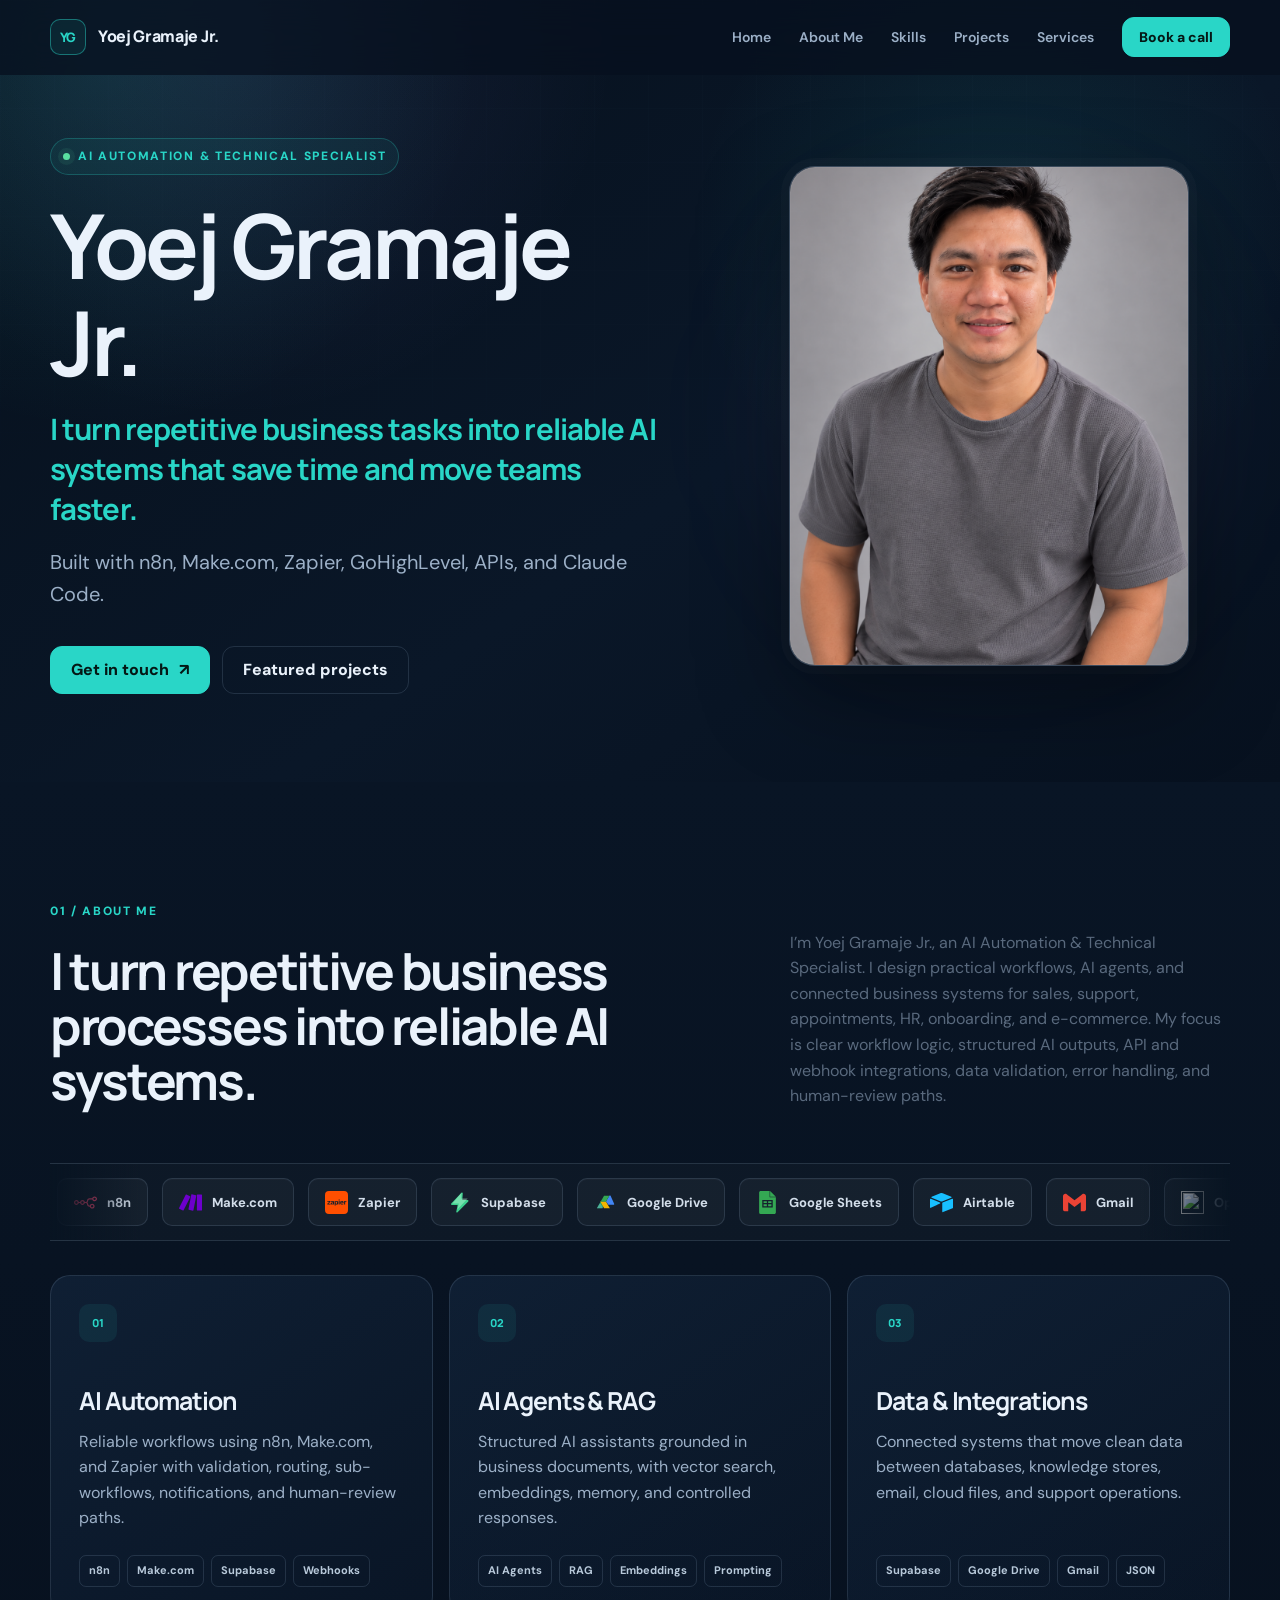
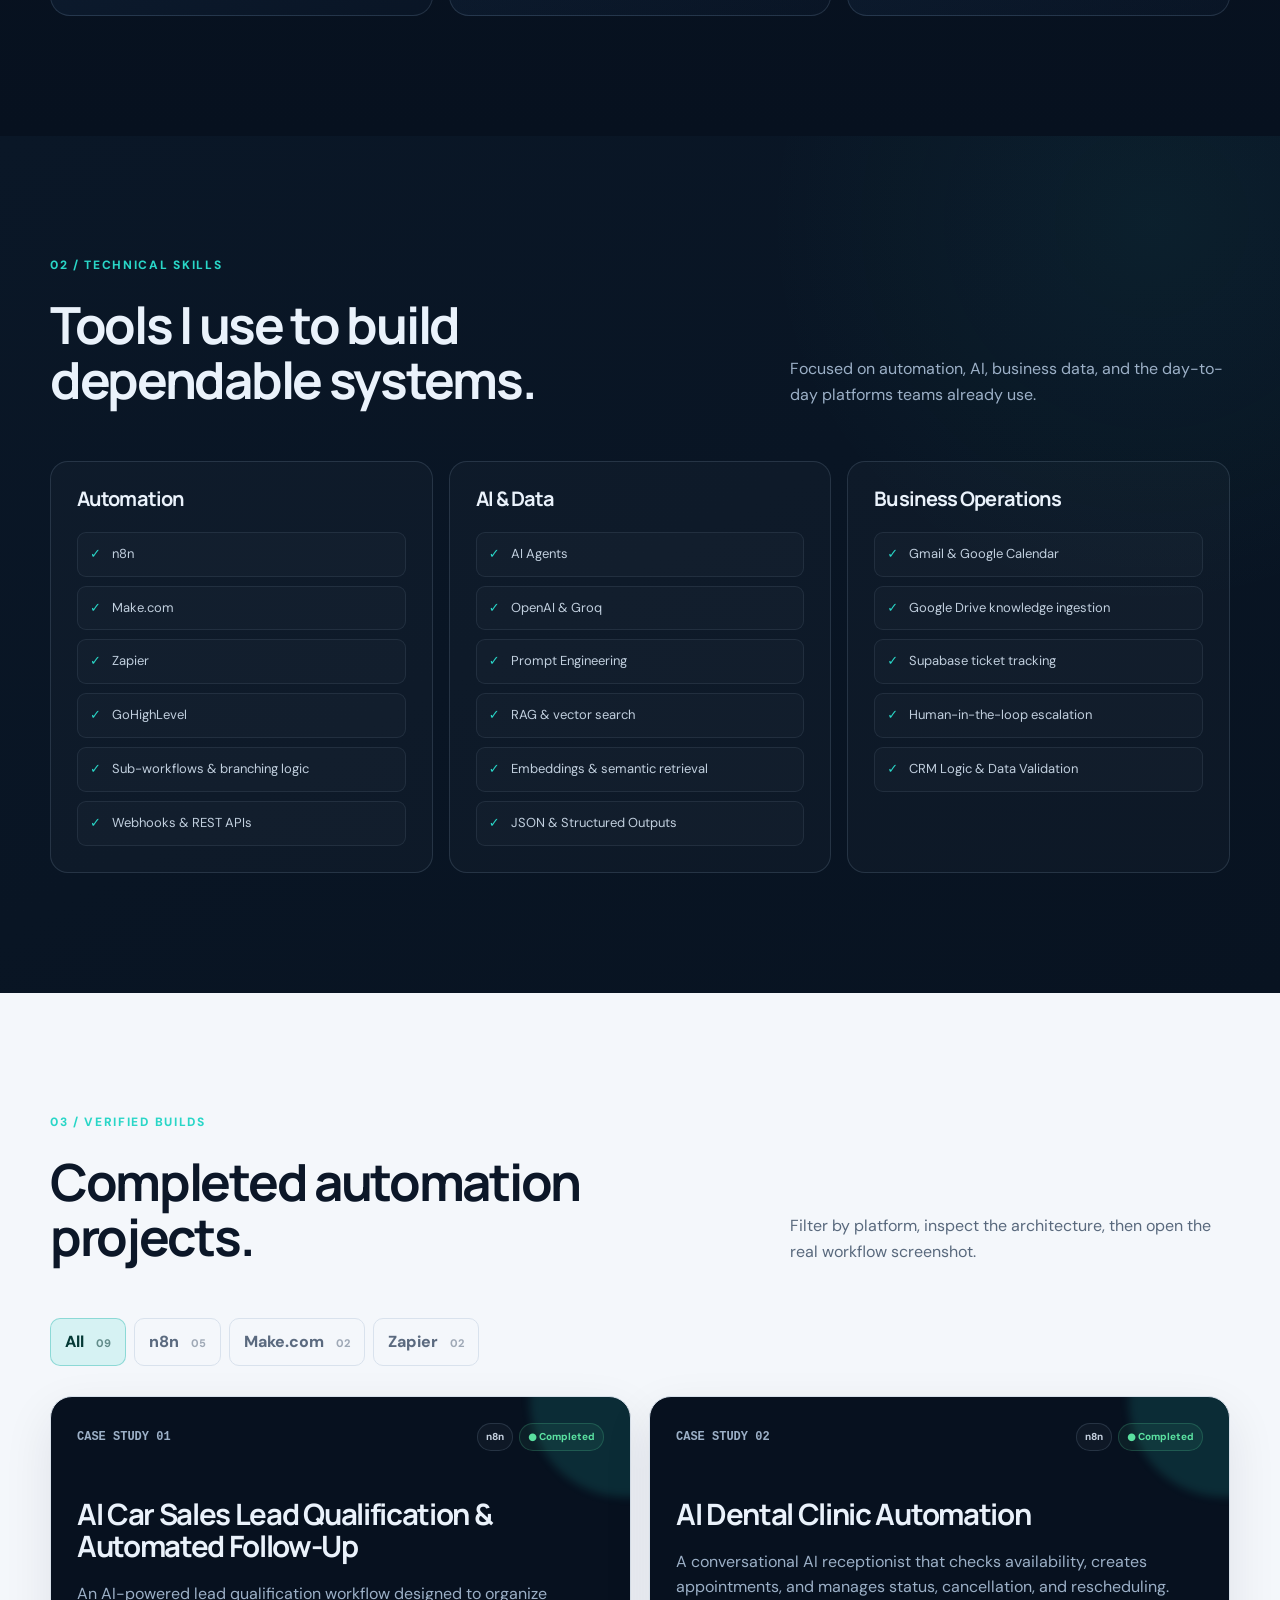
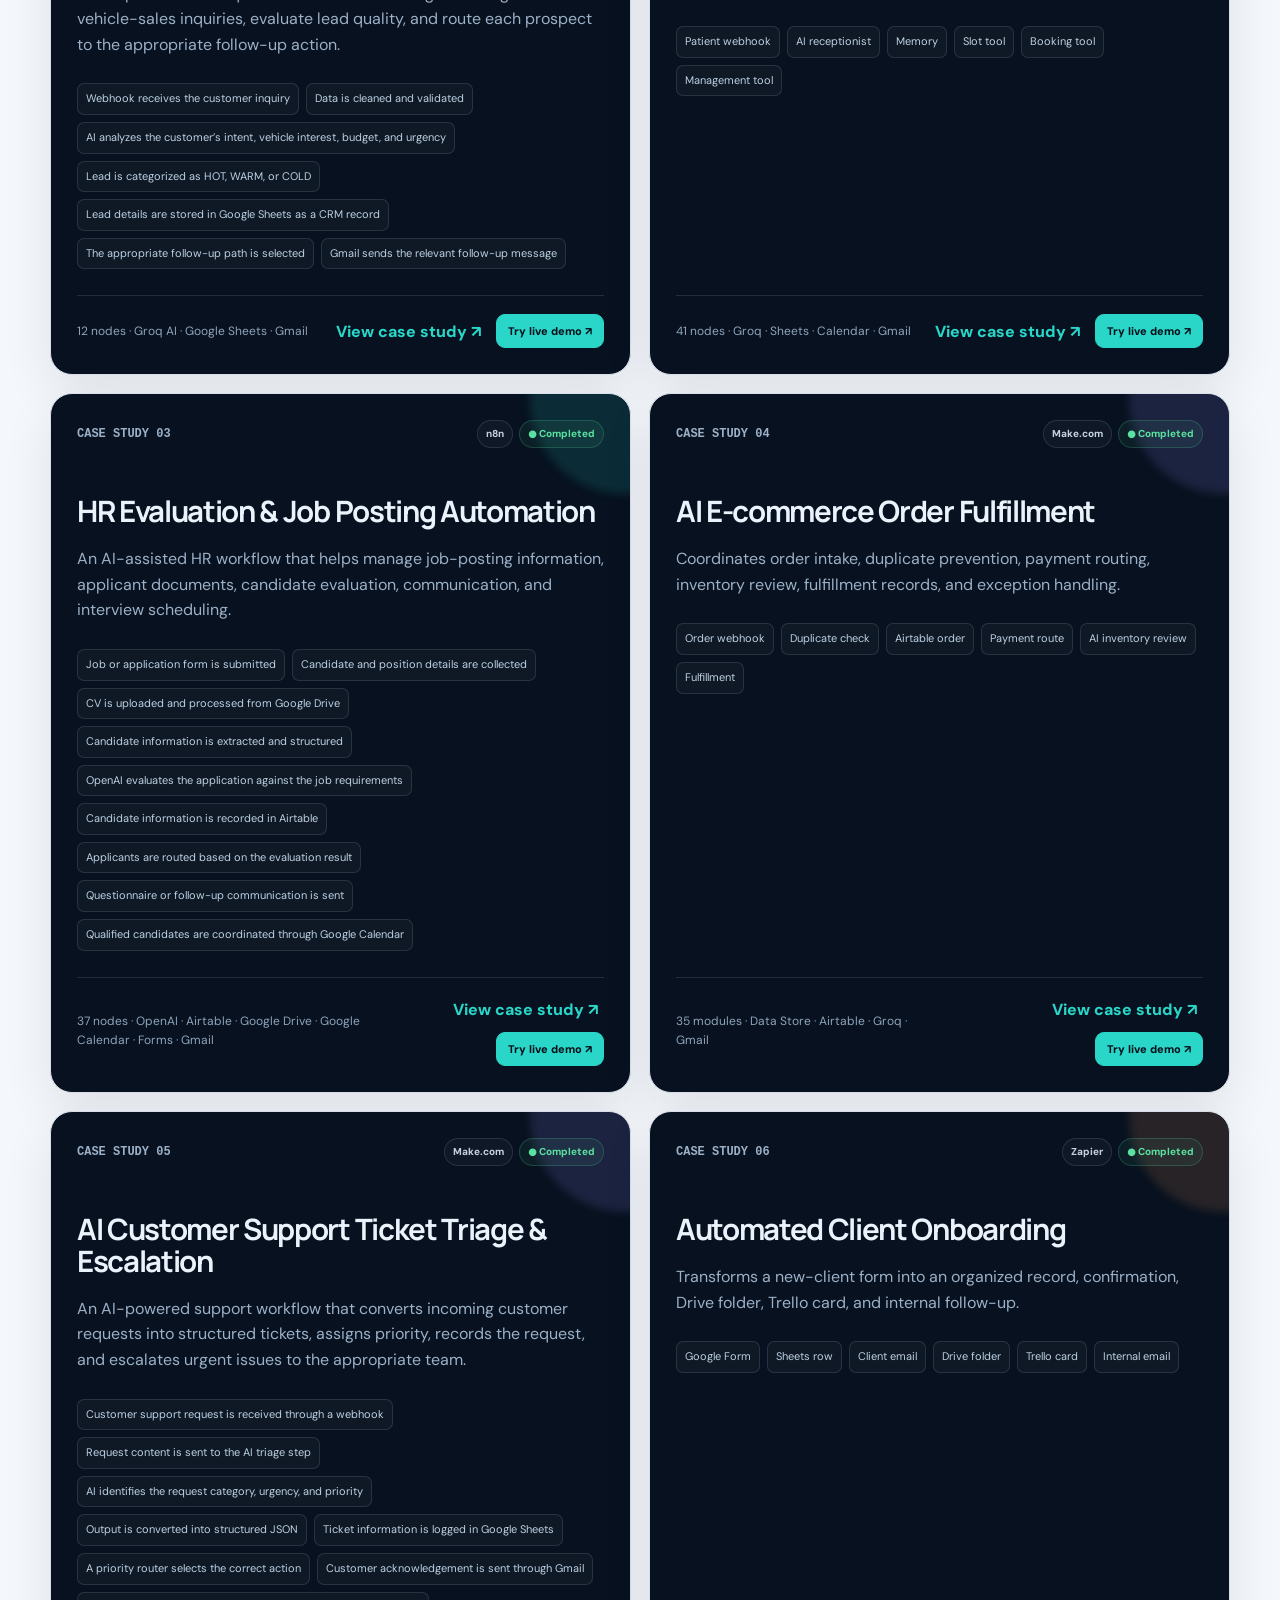
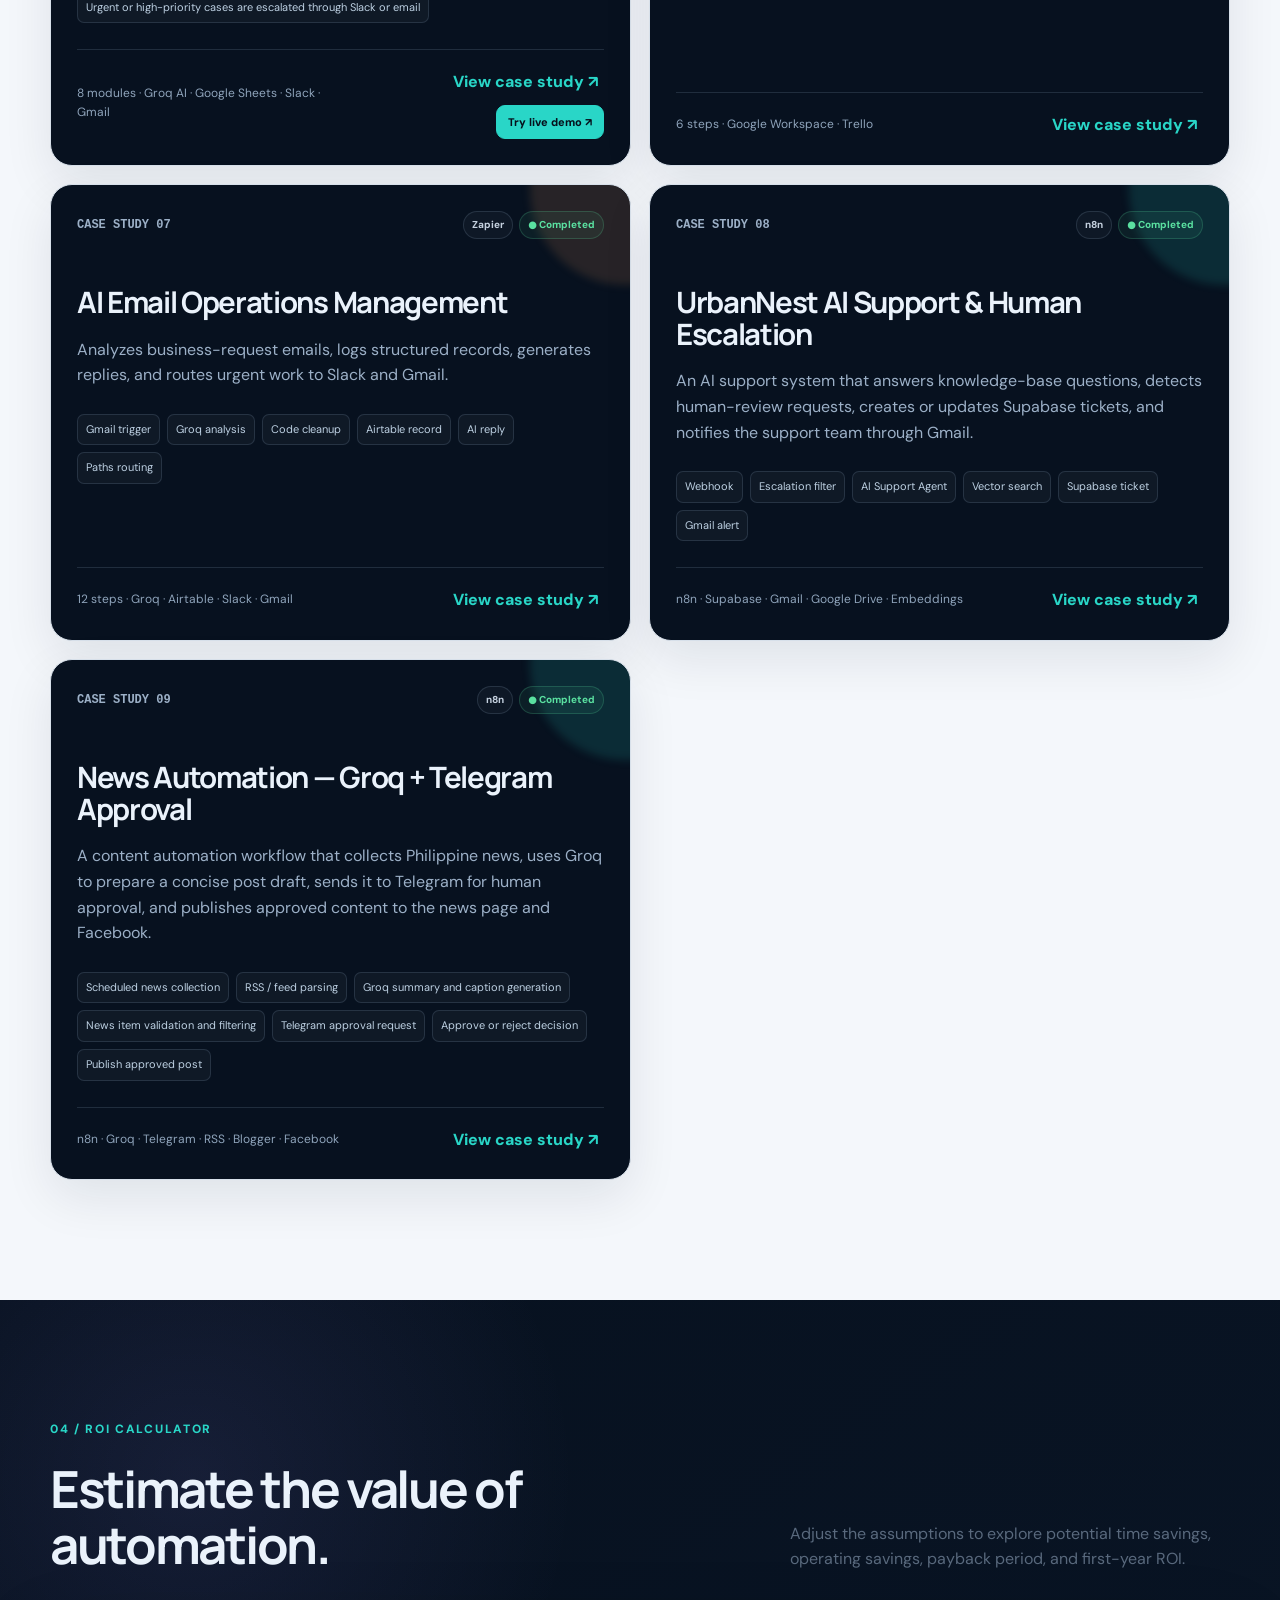
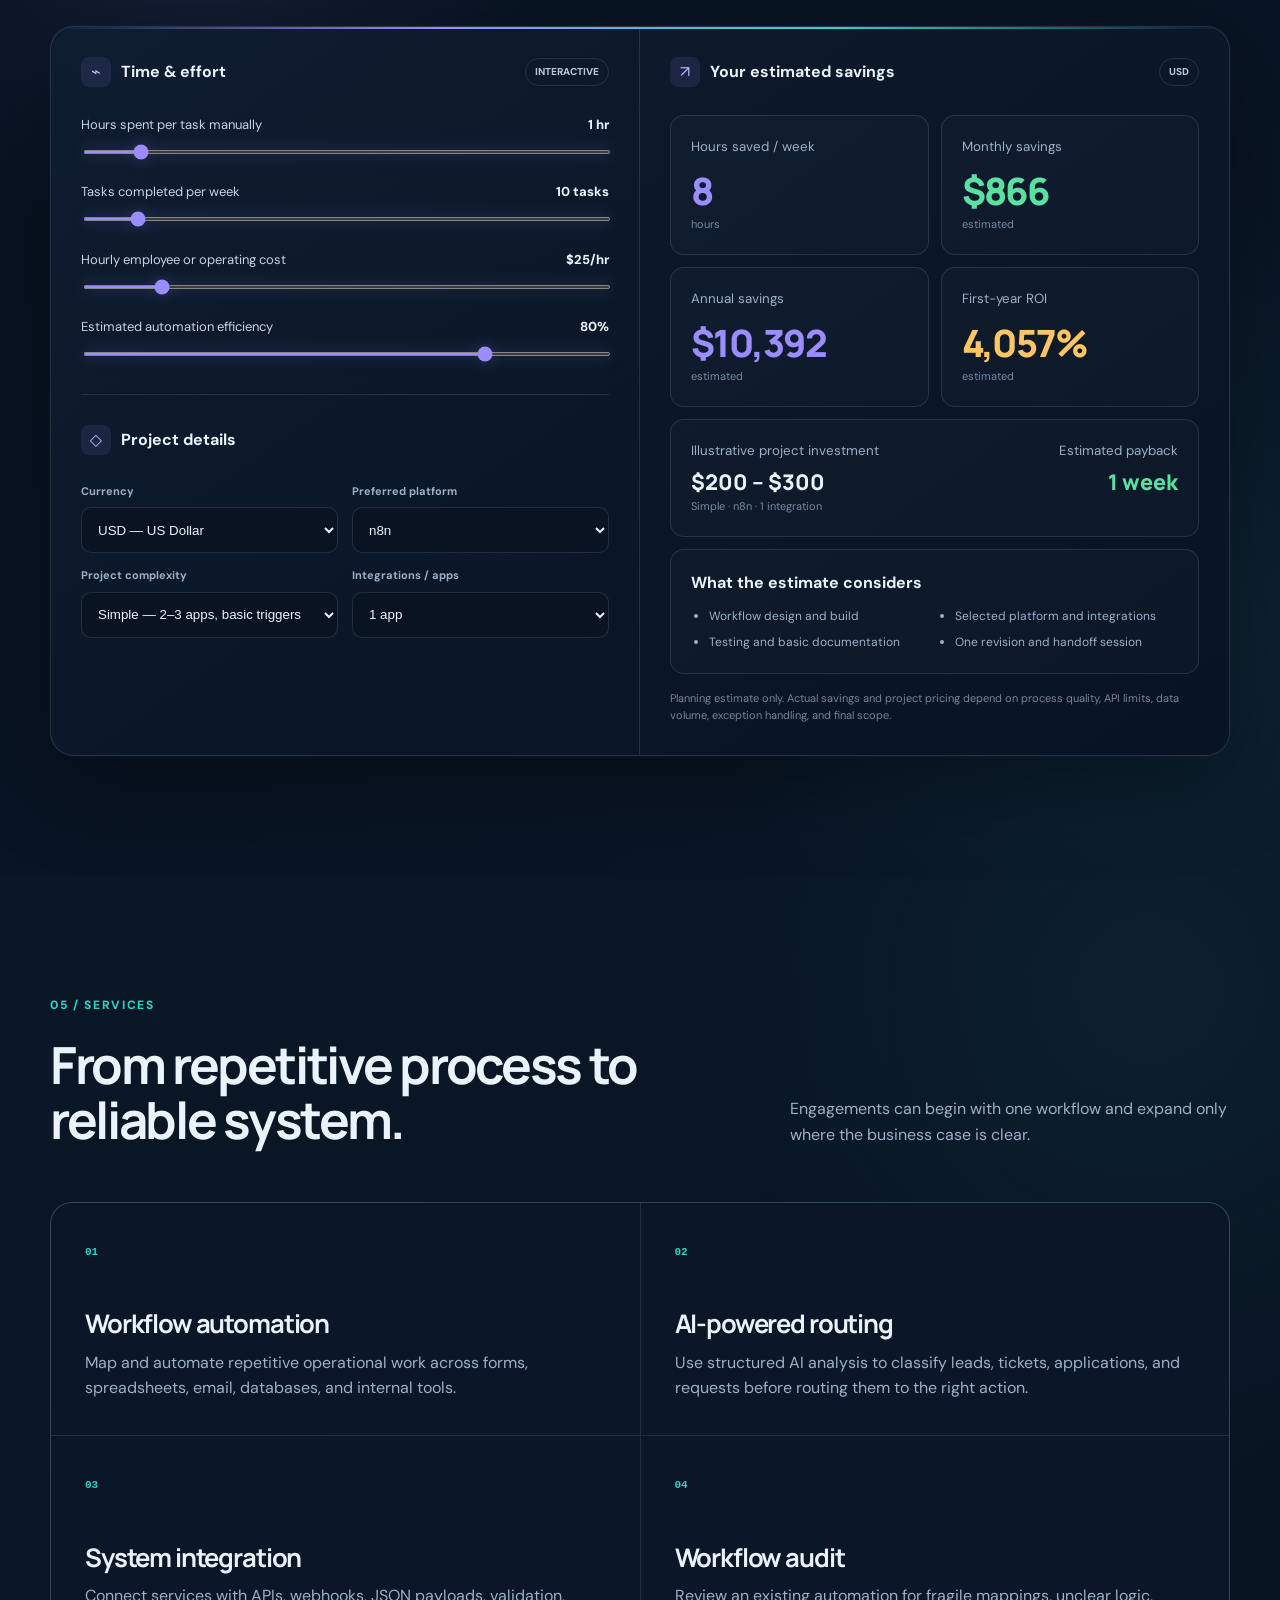
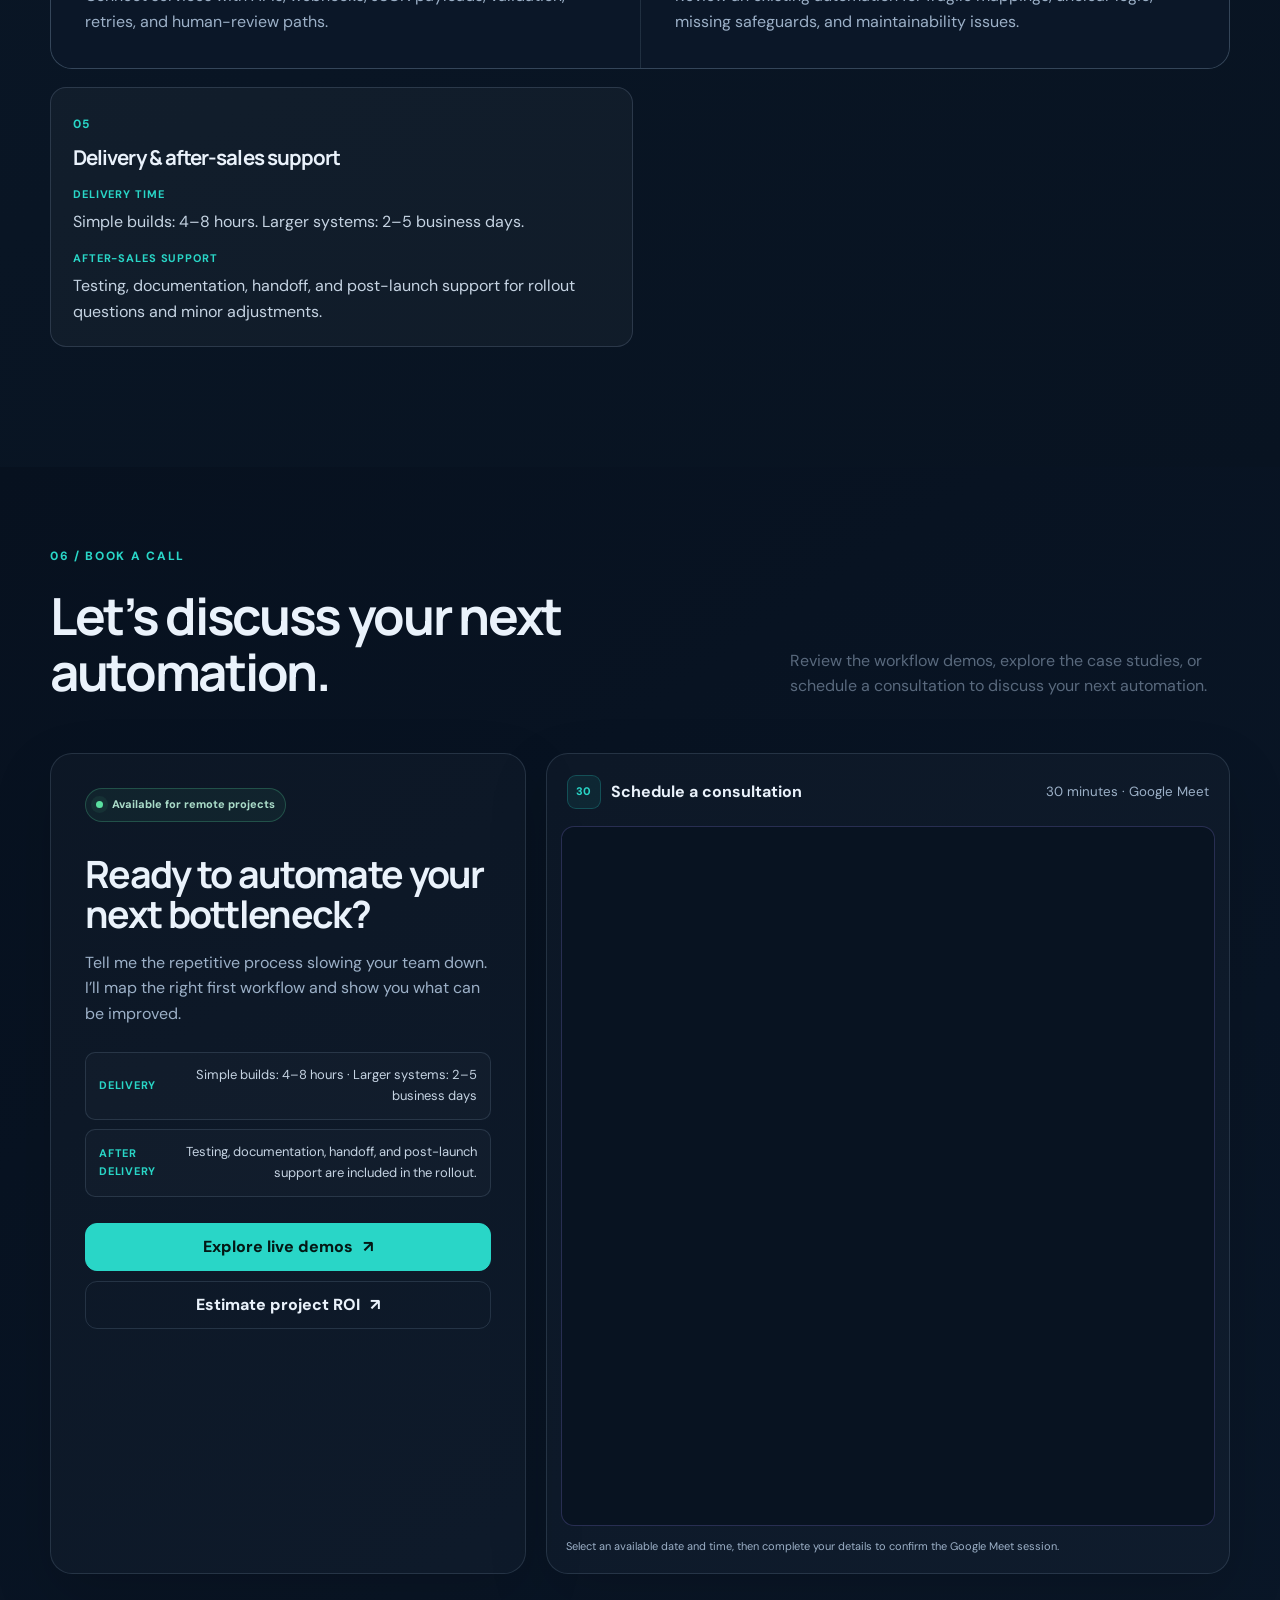
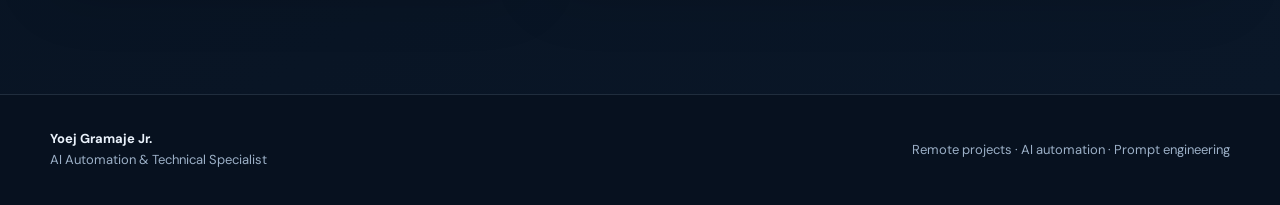
==== index.html @ 21da8340 "Correct News Automation image mapping" ====
<!doctype html>
<html lang="en">
  <head>
    <meta charset="UTF-8" />
    <meta name="viewport" content="width=device-width, initial-scale=1.0" />
    <meta name="description" content="AI automation portfolio of Yoej Gramaje Jr.—verified n8n, Make.com, and Zapier systems." />
    <meta name="theme-color" content="#07111f" />
    <meta property="og:title" content="Yoej Gramaje Jr. — AI Automation Portfolio" />
    <meta property="og:description" content="Practical AI-powered automations built with n8n, Make.com, and Zapier." />
    <meta property="og:type" content="website" />
    <title>Yoej Gramaje Jr. | AI Automation Portfolio</title>
    <link rel="preconnect" href="https://fonts.googleapis.com" />
    <link rel="preconnect" href="https://fonts.gstatic.com" crossorigin />
    <link href="https://fonts.googleapis.com/css2?family=DM+Sans:wght@400;500;600;700&family=Manrope:wght@500;600;700;800&display=swap" rel="stylesheet" />
    <link rel="stylesheet" href="styles.css?v=14" />
    <script src="script.js?v=17" defer></script>
  </head>
  <body>
    <a class="skip-link" href="#main">Skip to content</a>
    <header class="site-header">
      <nav class="nav shell" aria-label="Primary navigation">
        <a class="brand" href="#top" aria-label="Yoej Gramaje Jr. home">
          <span class="brand-mark">YG</span>
          <span>Yoej Gramaje Jr.</span>
        </a>
        <button class="menu-button" type="button" aria-expanded="false" aria-controls="nav-links" aria-label="Open navigation">
          <span></span><span></span><span></span>
        </button>
        <div class="nav-links" id="nav-links">
          <a href="#top">Home</a>
          <a href="#about">About Me</a>
          <a href="#skills">Skills</a>
                    <a href="#projects">Projects</a>
          <a href="#services">Services</a>
          <a class="button button-small" href="#contact">Book a call</a>
        </div>
      </nav>
    </header>

    <main id="main">
      <section class="hero" id="top">
        <div class="shell hero-grid">
          <div class="hero-copy reveal">
            <p class="eyebrow"><span class="status-dot"></span>AI Automation &amp; Technical Specialist</p>
            <h1>Yoej Gramaje Jr.</h1>
                  <p class="hero-role">I turn repetitive business tasks into reliable AI systems that save time and move teams faster.</p>
                        <p class="hero-lead">Built with n8n, Make.com, Zapier, GoHighLevel, APIs, and Claude Code.</p>
            <div class="hero-actions">
              <a class="button" href="#contact">Get in touch <span aria-hidden="true">↗</span></a>
              <a class="button button-ghost" href="#projects">Featured projects</a>
            </div>
          </div>

          <div class="hero-visual reveal" aria-label="Portrait of Yoej Gramaje Jr.">
            <div class="visual-glow"></div>
            <div class="portrait-card">
              <img class="profile-photo" src="ChatGPT Image Sep 16, 2026, 11_50_23 PM.png" alt="Yoej Gramaje Jr., AI Automation and Technical Specialist" />
            </div>
          </div>
        </div>
      </section>

      <section class="section expertise-section" id="about">
        <div class="shell">
          <div class="section-heading expertise-heading">
            <div><p class="section-kicker">01 / About Me</p><h2>I turn repetitive business processes into reliable AI systems.</h2></div>
            <p>I’m Yoej Gramaje Jr., an AI Automation &amp; Technical Specialist. I design practical workflows, AI agents, and connected business systems for sales, support, appointments, HR, onboarding, and e-commerce. My focus is clear workflow logic, structured AI outputs, API and webhook integrations, data validation, error handling, and human-review paths.</p>
          </div>
          <div class="expertise-ticker" aria-label="Tools and expertise">
            <div class="ticker-track">
              <div class="ticker-group">
                <span><img src="assets/brands/n8n.svg" alt="" /><strong>n8n</strong></span>
                <span><img src="assets/brands/make.svg" alt="" /><strong>Make.com</strong></span>
                <span><img src="assets/brands/zapier.svg" alt="" /><strong>Zapier</strong></span>
                <span><img src="assets/brands/supabase.svg" alt="" /><strong>Supabase</strong></span>
                <span><img src="assets/brands/googledrive.svg" alt="" /><strong>Google Drive</strong></span>
                <span><img src="assets/brands/googlesheets.svg" alt="" /><strong>Google Sheets</strong></span>
                <span><img src="assets/brands/airtable.svg" alt="" /><strong>Airtable</strong></span>
                <span><img src="assets/brands/gmail.svg" alt="" /><strong>Gmail</strong></span>
                <span><img src="assets/brands/openai.svg" alt="" /><strong>OpenAI</strong></span>
                <span><img src="assets/brands/googlecalendar.svg" alt="" /><strong>Google Calendar</strong></span>
                <span><img src="assets/brands/trello.svg" alt="" /><strong>Trello</strong></span>
              </div>
              <div class="ticker-group" aria-hidden="true">
                <span><img src="assets/brands/n8n.svg" alt="" /><strong>n8n</strong></span>
                <span><img src="assets/brands/make.svg" alt="" /><strong>Make.com</strong></span>
                <span><img src="assets/brands/zapier.svg" alt="" /><strong>Zapier</strong></span>
                <span><img src="assets/brands/supabase.svg" alt="" /><strong>Supabase</strong></span>
                <span><img src="assets/brands/googledrive.svg" alt="" /><strong>Google Drive</strong></span>
                <span><img src="assets/brands/googlesheets.svg" alt="" /><strong>Google Sheets</strong></span>
                <span><img src="assets/brands/airtable.svg" alt="" /><strong>Airtable</strong></span>
                <span><img src="assets/brands/gmail.svg" alt="" /><strong>Gmail</strong></span>
                <span><img src="assets/brands/openai.svg" alt="" /><strong>OpenAI</strong></span>
                <span><img src="assets/brands/googlecalendar.svg" alt="" /><strong>Google Calendar</strong></span>
                <span><img src="assets/brands/trello.svg" alt="" /><strong>Trello</strong></span>
              </div>
            </div>
          </div>
          <div class="expertise-grid">
            <article class="expertise-card reveal"><span>01</span><h3>AI Automation</h3><p>Reliable workflows using n8n, Make.com, and Zapier with validation, routing, sub-workflows, notifications, and human-review paths.</p><div><b>n8n</b><b>Make.com</b><b>Supabase</b><b>Webhooks</b></div></article>
            <article class="expertise-card reveal"><span>02</span><h3>AI Agents &amp; RAG</h3><p>Structured AI assistants grounded in business documents, with vector search, embeddings, memory, and controlled responses.</p><div><b>AI Agents</b><b>RAG</b><b>Embeddings</b><b>Prompting</b></div></article>
            <article class="expertise-card reveal"><span>03</span><h3>Data &amp; Integrations</h3><p>Connected systems that move clean data between databases, knowledge stores, email, cloud files, and support operations.</p><div><b>Supabase</b><b>Google Drive</b><b>Gmail</b><b>JSON</b></div></article>
          </div>
        </div>
      </section>

      <section class="section section-dark" id="skills">
        <div class="shell">
          <div class="section-heading">
            <div><p class="section-kicker">02 / Technical Skills</p><h2>Tools I use to build dependable systems.</h2></div>
            <p>Focused on automation, AI, business data, and the day-to-day platforms teams already use.</p>
          </div>
          <div class="technical-grid">
            <article class="technical-card reveal"><h3>Automation</h3><ul><li>n8n</li><li>Make.com</li><li>Zapier</li><li>GoHighLevel</li><li>Sub-workflows &amp; branching logic</li><li>Webhooks &amp; REST APIs</li></ul></article>
            <article class="technical-card reveal"><h3>AI &amp; Data</h3><ul><li>AI Agents</li><li>OpenAI &amp; Groq</li><li>Prompt Engineering</li><li>RAG &amp; vector search</li><li>Embeddings &amp; semantic retrieval</li><li>JSON &amp; Structured Outputs</li></ul></article>
            <article class="technical-card reveal"><h3>Business Operations</h3><ul><li>Gmail &amp; Google Calendar</li><li>Google Drive knowledge ingestion</li><li>Supabase ticket tracking</li><li>Human-in-the-loop escalation</li><li>CRM Logic &amp; Data Validation</li></ul></article>
          </div>
        </div>
      </section>

      <section class="section" id="projects">
        <div class="shell">
          <div class="section-heading project-heading">
            <div><p class="section-kicker">03 / Verified builds</p><h2>Completed automation projects.</h2></div>
            <p>Filter by platform, inspect the architecture, then open the real workflow screenshot.</p>
          </div>
          <div class="filter-bar" role="group" aria-label="Filter projects by platform">
            <button class="filter-button active" type="button" data-filter="all" aria-pressed="true">All <span>09</span></button>
            <button class="filter-button" type="button" data-filter="n8n" aria-pressed="false">n8n <span>05</span></button>
            <button class="filter-button" type="button" data-filter="make" aria-pressed="false">Make.com <span>02</span></button>
            <button class="filter-button" type="button" data-filter="zapier" aria-pressed="false">Zapier <span>02</span></button>
          </div>
          <div class="projects-grid" id="projects-grid"></div>
        </div>
      </section>

      <section class="section roi-section" id="calculator">
        <div class="shell">
          <div class="section-heading">
            <div><p class="section-kicker">04 / ROI Calculator</p><h2>Estimate the value of automation.</h2></div>
            <p>Adjust the assumptions to explore potential time savings, operating savings, payback period, and first-year ROI.</p>
          </div>

          <div class="roi-app reveal">
            <div class="roi-controls">
              <div class="roi-panel-head"><div><span class="roi-icon">⌁</span><strong>Time &amp; effort</strong></div><span class="estimate-pill">Interactive</span></div>
              <label class="range-field" for="hours-per-task"><span>Hours spent per task manually</span><output id="hours-output">1 hr</output></label>
              <input id="hours-per-task" type="range" min="0.25" max="8" step="0.25" value="1" />
              <label class="range-field" for="tasks-per-week"><span>Tasks completed per week</span><output id="tasks-output">10 tasks</output></label>
              <input id="tasks-per-week" type="range" min="1" max="100" step="1" value="10" />
              <label class="range-field" for="hourly-cost"><span>Hourly employee or operating cost</span><output id="cost-output">$25/hr</output></label>
              <input id="hourly-cost" type="range" min="5" max="150" step="5" value="25" />
              <label class="range-field" for="efficiency"><span>Estimated automation efficiency</span><output id="efficiency-output">80%</output></label>
              <input id="efficiency" type="range" min="30" max="95" step="5" value="80" />
              <div class="roi-divider"></div>
              <div class="roi-panel-head"><div><span class="roi-icon">◇</span><strong>Project details</strong></div></div>
              <div class="select-grid">
                <label>Currency<select id="currency"><option value="USD">USD — US Dollar</option><option value="PHP">PHP — Philippine Peso</option></select></label>
                <label>Preferred platform<select id="roi-platform"><option>n8n</option><option>Make.com</option><option>Zapier</option><option>GoHighLevel</option></select></label>
                <label>Project complexity<select id="complexity"><option value="simple" selected>Simple — 2–3 apps, basic triggers</option><option value="medium">Medium — multi-step with conditions</option><option value="complex">Complex — advanced logic, APIs</option><option value="enterprise">Enterprise — multi-system integration</option></select></label>
                <label>Integrations / apps<select id="integrations"><option value="1" selected>1 app</option><option value="2">2 apps</option><option value="3">3 apps</option><option value="4">4 apps</option><option value="5">5 apps</option><option value="6">6 apps</option><option value="7">7 apps</option><option value="8">8 apps</option><option value="9">9 apps</option><option value="10">10 apps</option><option value="11">11 apps</option><option value="12">12 apps</option></select></label>
              </div>
            </div>

            <div class="roi-results" aria-live="polite">
              <div class="roi-panel-head"><div><span class="roi-icon">↗</span><strong>Your estimated savings</strong></div><span id="currency-pill" class="estimate-pill">USD</span></div>
              <div class="result-grid">
                <article><small>Hours saved / week</small><strong id="weekly-hours">8</strong><span>hours</span></article>
                <article class="result-green"><small>Monthly savings</small><strong id="monthly-savings">$866</strong><span>estimated</span></article>
                <article><small>Annual savings</small><strong id="annual-savings">$10,392</strong><span>estimated</span></article>
                <article class="result-amber"><small>First-year ROI</small><strong id="roi-value">1,087%</strong><span>estimated</span></article>
              </div>
              <div class="investment-card">
                <div><small>Illustrative project investment</small><strong id="investment-range">$200 – $300</strong><span id="estimate-label">Simple · n8n · 1 integration</span></div>
                <div class="payback"><small>Estimated payback</small><strong id="payback-period">1.1 months</strong></div>
              </div>
              <div class="included-card">
                <strong>What the estimate considers</strong>
                <ul><li>Workflow design and build</li><li>Selected platform and integrations</li><li>Testing and basic documentation</li><li>One revision and handoff session</li></ul>
              </div>
              <p class="roi-disclaimer">Planning estimate only. Actual savings and project pricing depend on process quality, API limits, data volume, exception handling, and final scope.</p>
            </div>
          </div>
        </div>
      </section>

      <section class="section section-dark" id="services">
        <div class="shell">
          <div class="section-heading">
            <div><p class="section-kicker">05 / Services</p><h2>From repetitive process to reliable system.</h2></div>
            <p>Engagements can begin with one workflow and expand only where the business case is clear.</p>
          </div>
          <div class="services-grid">
            <article><span>01</span><h3>Workflow automation</h3><p>Map and automate repetitive operational work across forms, spreadsheets, email, databases, and internal tools.</p></article>
            <article><span>02</span><h3>AI-powered routing</h3><p>Use structured AI analysis to classify leads, tickets, applications, and requests before routing them to the right action.</p></article>
            <article><span>03</span><h3>System integration</h3><p>Connect services with APIs, webhooks, JSON payloads, validation, retries, and human-review paths.</p></article>
            <article><span>04</span><h3>Workflow audit</h3><p>Review an existing automation for fragile mappings, unclear logic, missing safeguards, and maintainability issues.</p></article>
                    </div>
          <div class="delivery-support-grid">
            <article class="delivery-support-card"><span class="service-number">05</span><h3>Delivery &amp; after-sales support</h3><div><strong>Delivery time</strong><p>Simple builds: 4–8 hours. Larger systems: 2–5 business days.</p></div><div><strong>After-sales support</strong><p>Testing, documentation, handoff, and post-launch support for rollout questions and minor adjustments.</p></div></article>
          </div>
        </div>
      </section>

      <section class="section contact-section" id="contact">
        <div class="shell">
          <div class="section-heading booking-heading">
            <div><p class="section-kicker">06 / Book a Call</p><h2>Let’s discuss your next automation.</h2></div>
            <p>Review the workflow demos, explore the case studies, or schedule a consultation to discuss your next automation.</p>
          </div>
          <div class="booking-grid">
            <div class="booking-info reveal">
              <span class="availability"><i></i> Available for remote projects</span>
                            <h3>Ready to automate your next bottleneck?</h3>
                            <p>Tell me the repetitive process slowing your team down. I’ll map the right first workflow and show you what can be improved.</p>
            <div class="contact-details">
                                <div><strong>Delivery</strong><span>Simple builds: 4–8 hours · Larger systems: 2–5 business days</span></div>
                                <div><strong>After delivery</strong><span>Testing, documentation, handoff, and post-launch support are included in the rollout.</span></div>
              </div>
              <div class="contact-actions">
                <a class="button" href="#projects">Explore live demos <span aria-hidden="true">↗</span></a>
                <a class="button button-ghost" href="#calculator">Estimate project ROI <span aria-hidden="true">↗</span></a>
              </div>
            </div>
            <div class="calendar-card reveal">
              <div class="calendar-card-head"><div><span>30</span><strong>Schedule a consultation</strong></div><small>30 minutes · Google Meet</small></div>
              <div class="calendly-inline-widget" data-url="https://calendly.com/yoramon17/ai-automation-consultation?hide_event_type_details=1&amp;hide_gdpr_banner=1&amp;background_color=081321&amp;text_color=eaf2fb&amp;primary_color=8b5cf6" aria-label="Schedule an AI automation consultation"></div>
              <noscript><a class="button" href="https://calendly.com/yoramon17/ai-automation-consultation" target="_blank" rel="noopener">Open booking calendar</a></noscript>
              <p>Select an available date and time, then complete your details to confirm the Google Meet session.</p>
            </div>
          </div>
        </div>
      </section>
    </main>

    <footer class="footer">
      <div class="shell footer-inner">
        <div><strong>Yoej Gramaje Jr.</strong><span>AI Automation & Technical Specialist</span></div>
        <p>Remote projects · AI automation · Prompt engineering</p>
      </div>
    </footer>

    <dialog class="case-dialog" id="case-dialog" aria-labelledby="dialog-title">
      <button class="dialog-close" type="button" aria-label="Close case study">×</button>
      <div class="dialog-content" id="dialog-content"></div>
    </dialog>

    <dialog class="image-dialog" id="image-dialog" aria-label="Workflow image preview">
      <button class="image-close" type="button" aria-label="Close image preview">×</button>
      <figure><img id="lightbox-image" alt="" /><figcaption id="lightbox-caption"></figcaption></figure>
    </dialog>

    <dialog class="demo-dialog" id="demo-dialog" aria-labelledby="demo-title">
      <button class="dialog-close demo-close" type="button" aria-label="Close live demo">×</button>
      <div class="demo-content" id="demo-content"></div>
    </dialog>

    <script src="https://assets.calendly.com/assets/external/widget.js" async></script>
  </body>
</html>
---- styles.css ----
:root {
  --bg: #07111f;
  --bg-soft: #0b1728;
  --surface: #0e1c2f;
  --surface-2: #12243b;
  --paper: #f4f7fb;
  --ink: #0c1728;
  --text: #eaf2fb;
  --muted: #9cb0c7;
  --line: rgba(146, 170, 199, 0.18);
  --cyan: #29d6c7;
  --cyan-dark: #00aa9d;
  --violet: #9b8cff;
  --success: #5ae0a0;
  --radius: 22px;
  --shadow: 0 24px 80px rgba(0, 0, 0, 0.24);
}

* { box-sizing: border-box; }
html { scroll-behavior: smooth; }
body {
  margin: 0;
  color: var(--text);
  background: var(--bg);
  font-family: "DM Sans", system-ui, sans-serif;
  line-height: 1.6;
  overflow-x: hidden;
}
body.modal-open { overflow: hidden; }
a { color: inherit; text-decoration: none; }
button { font: inherit; }
img { display: block; max-width: 100%; }
.shell { width: min(1180px, calc(100% - 40px)); margin-inline: auto; }
.skip-link { position: fixed; left: 16px; top: -100px; z-index: 100; padding: 12px 16px; color: var(--ink); background: var(--cyan); border-radius: 8px; }
.skip-link:focus { top: 16px; }

.site-header { position: fixed; inset: 0 0 auto; z-index: 50; background: rgba(7, 17, 31, 0.76); border-bottom: 1px solid transparent; backdrop-filter: blur(18px); transition: border-color .25s, background .25s; }
.site-header.scrolled { border-color: var(--line); background: rgba(7, 17, 31, 0.92); }
.nav { height: 74px; display: flex; align-items: center; justify-content: space-between; }
.brand { display: inline-flex; align-items: center; gap: 12px; font-family: "Manrope", sans-serif; font-weight: 800; letter-spacing: -.02em; }
.brand-mark { width: 36px; height: 36px; display: grid; place-items: center; border: 1px solid rgba(41,214,199,.45); color: var(--cyan); background: rgba(41,214,199,.08); border-radius: 10px; font-size: 13px; }
.nav-links { display: flex; align-items: center; gap: 28px; color: var(--muted); font-size: 14px; font-weight: 600; }
.nav-links a:not(.button):hover { color: var(--text); }
.menu-button { display: none; width: 42px; height: 42px; border: 1px solid var(--line); background: transparent; border-radius: 10px; padding: 10px; }
.menu-button span { display: block; height: 2px; margin: 4px 0; background: var(--text); }

.button { display: inline-flex; align-items: center; justify-content: center; gap: 10px; min-height: 48px; padding: 0 20px; color: #041815; background: var(--cyan); border: 1px solid var(--cyan); border-radius: 12px; font-weight: 800; cursor: pointer; transition: transform .2s, box-shadow .2s, background .2s; }
.button:hover { transform: translateY(-2px); background: #42eadb; box-shadow: 0 14px 30px rgba(41,214,199,.18); }
.button-small { min-height: 40px; padding-inline: 16px; }
.button-ghost { color: var(--text); background: transparent; border-color: var(--line); }
.button-ghost:hover { background: rgba(255,255,255,.04); box-shadow: none; }
.button-light { color: var(--ink); background: white; border-color: white; }

.hero { position: relative; min-height: 800px; padding: 150px 0 100px; display: grid; align-items: center; overflow: hidden; }
.hero::before { content: ""; position: absolute; width: 800px; height: 800px; left: -300px; top: -350px; border-radius: 50%; background: radial-gradient(circle, rgba(41,214,199,.13), transparent 67%); }
.hero-grid { position: relative; display: grid; grid-template-columns: 1.08fr .92fr; gap: 72px; align-items: center; }
.eyebrow, .section-kicker { margin: 0 0 22px; color: var(--cyan); font-size: 12px; font-weight: 800; letter-spacing: .14em; text-transform: uppercase; }
.eyebrow { width: fit-content; padding: 8px 12px; border: 1px solid rgba(41,214,199,.25); border-radius: 999px; background: rgba(41,214,199,.06); }
.status-dot { display: inline-block; width: 7px; height: 7px; margin-right: 8px; background: var(--success); border-radius: 50%; box-shadow: 0 0 0 5px rgba(90,224,160,.08); }
h1, h2, h3 { margin: 0; font-family: "Manrope", sans-serif; line-height: 1.08; letter-spacing: -.045em; }
h1 { max-width: 760px; font-size: clamp(3.2rem, 6.5vw, 6.15rem); }
h1 span { color: var(--cyan); }
h2 { font-size: clamp(2.25rem, 4vw, 4rem); }
h3 { font-size: 1.28rem; }
.hero-lead { max-width: 660px; margin: 28px 0 0; color: var(--muted); font-size: clamp(1.05rem, 1.6vw, 1.25rem); }
.hero-actions { display: flex; gap: 12px; margin-top: 36px; }
.platform-row { display: flex; flex-wrap: wrap; gap: 10px; margin-top: 36px; }
.platform-row span { padding: 7px 10px; color: #b9c8d9; border: 1px solid var(--line); border-radius: 7px; font-family: ui-monospace, monospace; font-size: 12px; }

.hero-visual { position: relative; min-height: 460px; display: grid; place-items: center; }
.visual-glow { position: absolute; width: 340px; height: 340px; background: rgba(155,140,255,.13); filter: blur(80px); border-radius: 50%; }
.portrait-card { position: relative; width: min(100%, 410px); aspect-ratio: 4 / 5; overflow: hidden; border: 1px solid rgba(148,170,199,.28); border-radius: 30px; background: #12243b; box-shadow: var(--shadow); transform: rotate(2deg); }
.profile-photo { width: 100%; height: 100%; object-fit: cover; object-position: center 28%; }
.portrait-card::after { content: ""; position: absolute; inset: 0; background: linear-gradient(180deg, transparent 57%, rgba(3,9,16,.88)); pointer-events: none; }
.portrait-caption { position: absolute; left: 24px; right: 24px; bottom: 22px; z-index: 2; display: flex; flex-direction: column; }
.portrait-caption span { color: var(--cyan); font-size: 11px; font-weight: 800; letter-spacing: .12em; text-transform: uppercase; }
.portrait-caption strong { margin-top: 4px; font: 700 1.15rem "Manrope", sans-serif; }
.profile-float { position: absolute; z-index: 3; padding: 13px 16px; display: flex; align-items: center; gap: 10px; border: 1px solid var(--line); border-radius: 13px; background: rgba(9,23,40,.92); box-shadow: var(--shadow); backdrop-filter: blur(12px); }
.profile-float span { width: 34px; height: 34px; display: grid; place-items: center; color: var(--cyan); background: rgba(41,214,199,.09); border-radius: 9px; font: 800 11px "Manrope", sans-serif; }
.profile-float strong { font-size: 12px; }
.profile-float-top { top: 50px; right: -6px; }
.profile-float-bottom { bottom: 32px; left: -14px; }
.visual-card { position: relative; border: 1px solid var(--line); background: linear-gradient(145deg, rgba(18,36,59,.95), rgba(8,20,36,.92)); border-radius: 18px; box-shadow: var(--shadow); }
.visual-main { width: min(100%, 430px); padding: 24px; transform: rotate(-2deg); }
.visual-card-head { display: flex; justify-content: space-between; align-items: center; color: #cad7e6; font-size: 13px; }
.live-pill { padding: 4px 7px; color: var(--success); background: rgba(90,224,160,.08); border-radius: 999px; font-size: 10px; font-weight: 800; }
.flow-line { display: flex; align-items: center; margin: 46px 0; }
.flow-node { width: 54px; height: 54px; display: grid; place-items: center; border: 1px solid; border-radius: 15px; font-family: "Manrope", sans-serif; font-weight: 800; }
.flow-line i { flex: 1; height: 1px; background: linear-gradient(90deg, rgba(41,214,199,.35), rgba(155,140,255,.55)); }
.node-trigger { color: var(--cyan); background: rgba(41,214,199,.08); border-color: rgba(41,214,199,.35); }
.node-ai { color: #c7bfff; background: rgba(155,140,255,.1); border-color: rgba(155,140,255,.4); }
.node-route { color: #ffd785; background: rgba(255,190,70,.08); border-color: rgba(255,190,70,.35); }
.metric-grid { display: grid; grid-template-columns: repeat(3, 1fr); gap: 8px; }
.metric-grid div { padding: 11px; background: rgba(0,0,0,.14); border-radius: 9px; }
.metric-grid small, .floating-card small { display: block; color: var(--muted); font-size: 10px; }
.metric-grid strong, .floating-card strong { font-size: 12px; }
.floating-card { position: absolute; display: flex; align-items: center; gap: 12px; padding: 13px 16px; }
.floating-top { top: 40px; right: -5px; }
.floating-bottom { bottom: 28px; left: 0; }
.mini-icon { width: 34px; height: 34px; display: grid; place-items: center; color: var(--success); background: rgba(90,224,160,.1); border-radius: 9px; }
.mini-icon.purple { color: #c7bfff; background: rgba(155,140,255,.1); }

.section { padding: 120px 0; color: var(--ink); background: var(--paper); }
.section-dark { color: var(--text); background: var(--bg-soft); }
.two-column { display: grid; grid-template-columns: .85fr 1.15fr; gap: 100px; }
.about-copy { color: #435268; font-size: 1.12rem; }
.about-copy p { margin-top: 0; }
.about-points { display: flex; flex-wrap: wrap; gap: 9px; margin-top: 28px; }
.about-points span { padding: 8px 11px; color: #203047; background: white; border: 1px solid #dbe4ee; border-radius: 8px; font-size: 13px; font-weight: 700; }
.section-heading { display: grid; grid-template-columns: 1.2fr .8fr; gap: 80px; align-items: end; margin-bottom: 54px; }
.section-heading > p { margin: 0; color: var(--muted); }
.section:not(.section-dark) .section-heading > p { color: #59697d; }
.skills-grid { display: grid; grid-template-columns: repeat(4, 1fr); gap: 14px; }
.skill-card { min-height: 280px; padding: 24px; border: 1px solid var(--line); background: rgba(255,255,255,.025); border-radius: var(--radius); }
.skill-number { display: grid; place-items: center; width: 34px; height: 34px; margin-bottom: 48px; color: var(--cyan); background: rgba(41,214,199,.07); border-radius: 9px; font: 800 12px "Manrope", sans-serif; }
.skill-card h3 { margin-bottom: 18px; }
.chip-cloud { display: flex; flex-wrap: wrap; gap: 7px; }
.chip-cloud span { padding: 7px 9px; color: var(--muted); border: 1px solid var(--line); border-radius: 7px; font-size: 12px; }

.filter-bar { display: flex; flex-wrap: wrap; gap: 8px; margin-bottom: 30px; }
.filter-button { padding: 10px 14px; color: #5b6a7f; background: transparent; border: 1px solid #d9e2ed; border-radius: 10px; font-weight: 800; cursor: pointer; }
.filter-button span { margin-left: 8px; opacity: .55; font-size: 11px; }
.filter-button.active { color: #053a36; background: rgba(41,214,199,.14); border-color: rgba(0,170,157,.35); }
.projects-grid { display: grid; grid-template-columns: repeat(2, minmax(0, 1fr)); gap: 18px; }
.project-card { position: relative; min-height: 430px; padding: 26px; display: flex; flex-direction: column; overflow: hidden; color: var(--text); background: var(--bg); border: 1px solid #d7e0ea; border-radius: var(--radius); box-shadow: 0 18px 50px rgba(12,23,40,.09); transition: transform .25s, box-shadow .25s; }
.project-card:hover { transform: translateY(-4px); box-shadow: 0 24px 60px rgba(12,23,40,.14); }
.project-card::after { content: ""; position: absolute; width: 190px; height: 190px; right: -90px; top: -90px; border-radius: 50%; background: var(--accent, rgba(41,214,199,.11)); filter: blur(4px); }
.project-meta { position: relative; z-index: 1; display: flex; flex-wrap: wrap; justify-content: space-between; gap: 8px; align-items: center; }
.project-number { color: var(--muted); font: 700 12px ui-monospace, monospace; }
.badge-row { display: flex; gap: 6px; }
.project-badge { padding: 5px 8px; border: 1px solid var(--line); border-radius: 999px; color: #c5d1df; background: rgba(255,255,255,.03); font-size: 10px; font-weight: 800; }
.project-badge.completed { color: var(--success); border-color: rgba(90,224,160,.2); background: rgba(90,224,160,.07); }
.project-card h3 { position: relative; z-index: 1; margin-top: 48px; max-width: 620px; font-size: clamp(1.55rem, 2.3vw, 2.15rem); }
.project-summary { position: relative; z-index: 1; margin: 18px 0 26px; color: var(--muted); }
.mini-flow { position: relative; z-index: 1; display: flex; flex-wrap: wrap; gap: 7px; margin-bottom: 26px; }
.mini-flow span { padding: 6px 8px; color: #bdd0e2; background: rgba(255,255,255,.035); border: 1px solid var(--line); border-radius: 7px; font-size: 11px; }
.project-footer { position: relative; z-index: 1; margin-top: auto; display: flex; align-items: center; justify-content: space-between; gap: 14px; padding-top: 18px; border-top: 1px solid var(--line); }
.tool-list { color: #8fa4bb; font-size: 12px; }
.case-button { flex: 0 0 auto; color: var(--cyan); background: transparent; border: 0; font-weight: 800; cursor: pointer; }
.case-button:hover { color: #62eee1; }

.roi-section { color: var(--text); background: #080f1c; }
.roi-app { display: grid; grid-template-columns: 1fr 1fr; overflow: hidden; border: 1px solid var(--line); border-radius: 24px; background: #0b1525; box-shadow: var(--shadow); }
.roi-controls, .roi-results { padding: 30px; }
.roi-controls { border-right: 1px solid var(--line); }
.roi-panel-head { display: flex; align-items: center; justify-content: space-between; gap: 16px; margin-bottom: 28px; }
.roi-panel-head > div { display: flex; align-items: center; gap: 10px; }
.roi-icon { width: 30px; height: 30px; display: grid; place-items: center; color: #bfb5ff; background: rgba(155,140,255,.11); border-radius: 8px; }
.estimate-pill { padding: 5px 9px; color: #b8c7d9; border: 1px solid var(--line); border-radius: 999px; font-size: 10px; font-weight: 800; text-transform: uppercase; }
.range-field { display: flex; justify-content: space-between; gap: 20px; margin-top: 21px; color: #c6d3e2; font-size: 13px; }
.range-field output { color: var(--text); font-weight: 800; }
.roi-app input[type="range"] { width: 100%; height: 4px; margin-top: 13px; accent-color: var(--violet); cursor: pointer; }
.roi-divider { height: 1px; margin: 30px 0; background: var(--line); }
.select-grid { display: grid; grid-template-columns: repeat(2, 1fr); gap: 14px; }
.select-grid label { color: var(--muted); font-size: 11px; font-weight: 700; }
.select-grid select { width: 100%; min-height: 46px; margin-top: 7px; padding: 0 12px; color: var(--text); background: #0a1321; border: 1px solid var(--line); border-radius: 10px; }
.result-grid { display: grid; grid-template-columns: repeat(2, 1fr); gap: 12px; }
.result-grid article { min-height: 132px; padding: 20px; display: flex; flex-direction: column; border: 1px solid var(--line); border-radius: 14px; background: rgba(255,255,255,.02); }
.result-grid small, .investment-card small { color: var(--muted); }
.result-grid strong { margin-top: 8px; color: #9b8cff; font: 800 clamp(1.7rem, 3vw, 2.35rem) "Manrope", sans-serif; letter-spacing: -.04em; }
.result-grid span, .investment-card span { color: #7489a2; font-size: 11px; }
.result-grid .result-green strong { color: var(--success); }
.result-grid .result-amber strong { color: #ffc463; }
.investment-card { margin-top: 12px; padding: 20px; display: flex; justify-content: space-between; gap: 20px; border: 1px solid var(--line); border-radius: 14px; background: rgba(255,255,255,.02); }
.investment-card > div { display: flex; flex-direction: column; }
.investment-card strong { margin: 6px 0 2px; font: 800 1.35rem "Manrope", sans-serif; }
.payback { text-align: right; }
.payback strong { color: var(--success); }
.included-card { margin-top: 12px; padding: 20px; border: 1px solid var(--line); border-radius: 14px; background: rgba(255,255,255,.02); }
.included-card ul { margin: 12px 0 0; padding-left: 18px; display: grid; grid-template-columns: repeat(2, 1fr); gap: 7px 22px; color: var(--muted); font-size: 12px; }
.roi-disclaimer { margin: 16px 0 0; color: #73869d; font-size: 11px; }

.services-grid { display: grid; grid-template-columns: repeat(2, 1fr); gap: 1px; overflow: hidden; border: 1px solid var(--line); border-radius: var(--radius); background: var(--line); }
.services-grid article { padding: 34px; background: var(--bg-soft); }
.services-grid article > span { color: var(--cyan); font: 800 11px ui-monospace, monospace; }
.services-grid h3 { margin: 48px 0 12px; font-size: 1.6rem; }
.services-grid p { margin: 0; color: var(--muted); }
.contact-section { padding-top: 80px; }
.contact-card { padding: 56px; display: flex; align-items: end; justify-content: space-between; gap: 40px; color: var(--text); background: linear-gradient(120deg, #0c2133, #0b1728); border-radius: 28px; }
.contact-card h2 { max-width: 760px; }
.contact-card p:not(.section-kicker) { max-width: 660px; margin: 18px 0 0; color: var(--muted); }
.contact-details { display: flex; flex-wrap: wrap; gap: 9px 18px; margin-top: 22px; color: #c7d5e4; font-size: 13px; }
.contact-details a { color: var(--cyan); }
.contact-details a:hover { text-decoration: underline; }
.contact-actions { display: flex; flex: 0 0 auto; flex-direction: column; gap: 10px; }
.button-whatsapp { color: #052014; background: #5ae08c; border-color: #5ae08c; }
.button-whatsapp:hover { background: #72eca0; box-shadow: 0 14px 30px rgba(90,224,140,.16); }
.footer { padding: 32px 0; border-top: 1px solid var(--line); background: var(--bg); }
.footer-inner { display: flex; align-items: center; justify-content: space-between; gap: 30px; color: var(--muted); font-size: 13px; }
.footer-inner div { display: flex; flex-direction: column; }
.footer strong { color: var(--text); }

dialog { padding: 0; border: 0; color: inherit; background: transparent; }
dialog::backdrop { background: rgba(2, 7, 14, .82); backdrop-filter: blur(10px); }
.case-dialog { width: min(1040px, calc(100% - 28px)); max-height: 92vh; border-radius: 24px; overflow: hidden auto; background: var(--bg-soft); box-shadow: var(--shadow); }
.dialog-close, .image-close { position: sticky; top: 14px; z-index: 5; float: right; width: 42px; height: 42px; margin: 14px 14px -56px 0; display: grid; place-items: center; color: var(--text); background: rgba(7,17,31,.88); border: 1px solid var(--line); border-radius: 50%; font-size: 24px; cursor: pointer; backdrop-filter: blur(12px); }
.dialog-content { padding: 56px; }
.dialog-kicker { color: var(--cyan); font: 800 12px ui-monospace, monospace; text-transform: uppercase; letter-spacing: .1em; }
.dialog-content h2 { margin-top: 16px; }
.dialog-intro { max-width: 820px; color: var(--muted); font-size: 1.08rem; }
.dialog-grid { display: grid; grid-template-columns: repeat(2, 1fr); gap: 14px; margin: 34px 0; }
.detail-box { padding: 20px; border: 1px solid var(--line); background: rgba(255,255,255,.025); border-radius: 14px; }
.detail-box small { color: var(--cyan); font-weight: 800; text-transform: uppercase; letter-spacing: .08em; }
.detail-box p { margin: 8px 0 0; color: var(--muted); }
.workflow-heading { margin: 42px 0 18px; font-size: 1.45rem; }
.workflow-gallery { display: grid; grid-template-columns: repeat(2, minmax(0, 1fr)); gap: 14px; }
.workflow-shot { padding: 0; overflow: hidden; color: var(--text); text-align: left; background: #081321; border: 1px solid var(--line); border-radius: 14px; cursor: zoom-in; }
.workflow-shot img { width: 100%; height: 220px; object-fit: contain; background: #dfe2e5; }
.workflow-shot span { display: block; padding: 12px 14px; color: #c8d5e3; font-size: 12px; }
.image-dialog { width: min(1400px, calc(100% - 24px)); max-height: 94vh; overflow: auto; border-radius: 18px; background: #030910; }
.image-dialog figure { margin: 0; padding: 58px 18px 18px; }
.image-dialog img { width: 100%; max-height: 78vh; object-fit: contain; background: #e4e6e8; }
.image-dialog figcaption { padding: 14px 2px 4px; color: var(--muted); }
.reveal { opacity: 0; transform: translateY(18px); transition: opacity .65s ease, transform .65s ease; }
.reveal.visible { opacity: 1; transform: none; }

@media (max-width: 960px) {
  .hero-grid, .two-column, .section-heading { grid-template-columns: 1fr; gap: 42px; }
  .hero { padding-top: 130px; }
  .hero-visual { min-height: 400px; }
  .skills-grid { grid-template-columns: repeat(2, 1fr); }
  .projects-grid { grid-template-columns: 1fr; }
  .contact-card { align-items: flex-start; flex-direction: column; }
  .contact-actions { width: 100%; flex-direction: row; }
  .roi-app { grid-template-columns: 1fr; }
  .roi-controls { border-right: 0; border-bottom: 1px solid var(--line); }
}

@media (max-width: 720px) {
  .shell { width: min(100% - 28px, 1180px); }
  .menu-button { display: block; }
  .nav-links { position: absolute; top: 64px; left: 14px; right: 14px; padding: 18px; display: none; align-items: stretch; flex-direction: column; gap: 4px; background: #0b1728; border: 1px solid var(--line); border-radius: 16px; box-shadow: var(--shadow); }
  .nav-links.open { display: flex; }
  .nav-links a { padding: 10px; }
  .hero { min-height: auto; padding: 120px 0 70px; }
  h1 { font-size: clamp(2.8rem, 14vw, 4.3rem); }
  .hero-actions { align-items: stretch; flex-direction: column; }
  .hero-visual { min-height: 330px; }
  .portrait-card { width: min(86vw, 360px); }
  .profile-float-top { right: 0; }
  .profile-float-bottom { left: 0; }
  .visual-main { padding: 18px; }
  .floating-card { display: none; }
  .flow-node { width: 46px; height: 46px; }
  .section { padding: 82px 0; }
  .skills-grid, .services-grid, .dialog-grid, .workflow-gallery { grid-template-columns: 1fr; }
  .select-grid, .result-grid { grid-template-columns: 1fr; }
  .roi-controls, .roi-results { padding: 22px; }
  .investment-card { flex-direction: column; }
  .payback { text-align: left; }
  .included-card ul { grid-template-columns: 1fr; }
  .skill-card { min-height: 230px; }
  .project-card { min-height: 410px; padding: 22px; }
  .project-card h3 { margin-top: 36px; }
  .project-footer { align-items: flex-start; flex-direction: column; }
  .contact-card { padding: 34px 24px; }
  .contact-actions { flex-direction: column; }
  .contact-actions .button { width: 100%; }
  .footer-inner { align-items: flex-start; flex-direction: column; }
  .dialog-content { padding: 54px 20px 28px; }
  .workflow-shot img { height: 180px; }
}

@media (prefers-reduced-motion: reduce) {
  *, *::before, *::after { scroll-behavior: auto !important; transition: none !important; animation: none !important; }
  .reveal { opacity: 1; transform: none; }
}

/* Professional visual refresh */
body { background: #06101c; }
.hero { background: radial-gradient(circle at 82% 24%, rgba(41,214,199,.1), transparent 30%), radial-gradient(circle at 18% 8%, rgba(155,140,255,.11), transparent 34%), linear-gradient(145deg, #06101c 0%, #091728 55%, #07111f 100%); }
.hero::after { content: ""; position: absolute; inset: 0; opacity: .11; pointer-events: none; background-image: linear-gradient(rgba(148,170,199,.18) 1px, transparent 1px), linear-gradient(90deg, rgba(148,170,199,.18) 1px, transparent 1px); background-size: 54px 54px; mask-image: linear-gradient(to bottom, rgba(0,0,0,.8), transparent 85%); }
.hero-grid { z-index: 1; }
.hero-visual { min-height: 470px; }
.portrait-card { width: min(78vw, 370px) !important; aspect-ratio: 1 !important; border: 3px solid rgba(41,214,199,.7) !important; border-radius: 50% !important; transform: none !important; box-shadow: 0 0 0 12px rgba(41,214,199,.055), 0 35px 90px rgba(0,0,0,.38) !important; }
.profile-photo { width: 100% !important; height: 100% !important; object-fit: cover !important; object-position: center 22% !important; }
.portrait-card::after, .portrait-caption, .profile-float { display: none !important; }
.hero-visual::before { content: ""; position: absolute; width: min(86vw, 410px); aspect-ratio: 1; border: 1px dashed rgba(155,140,255,.35); border-radius: 50%; animation: orbitTurn 28s linear infinite; }
.section-dark { background: radial-gradient(circle at 90% 10%, rgba(41,214,199,.055), transparent 28%), linear-gradient(150deg, #0a1727, #081321); }
.roi-section { background: radial-gradient(circle at 15% 15%, rgba(155,140,255,.1), transparent 26%), radial-gradient(circle at 90% 80%, rgba(41,214,199,.075), transparent 30%), linear-gradient(145deg, #07111f, #0a1627); }
.roi-app { position: relative; background: linear-gradient(145deg, rgba(15,29,49,.98), rgba(8,19,34,.98)); box-shadow: 0 30px 90px rgba(0,0,0,.32), 0 0 0 1px rgba(155,140,255,.04); }
.roi-app::before { content: ""; position: absolute; inset: 0 0 auto; height: 2px; background: linear-gradient(90deg, transparent, var(--violet), var(--cyan), transparent); }
.result-grid article, .investment-card, .included-card { transition: transform .22s ease, border-color .22s ease, background .22s ease, box-shadow .22s ease; }
.result-grid article:hover, .investment-card:hover, .included-card:hover { transform: translateY(-3px); border-color: rgba(155,140,255,.34); background: rgba(255,255,255,.035); box-shadow: 0 16px 34px rgba(0,0,0,.16); }
.roi-app input[type="range"] { filter: drop-shadow(0 0 7px rgba(155,140,255,.28)); }
.roi-app select:focus { outline: 2px solid rgba(41,214,199,.35); outline-offset: 2px; }
.estimate-pill { animation: softPulse 3s ease-in-out infinite; }
@keyframes orbitTurn { to { transform: rotate(360deg); } }
@keyframes softPulse { 50% { border-color: rgba(41,214,199,.42); box-shadow: 0 0 18px rgba(41,214,199,.08); } }
@media (max-width: 720px) {
  .hero-visual { min-height: 390px; }
  .portrait-card { width: min(76vw, 330px) !important; }
  .hero-visual::before { width: min(84vw, 365px); }
}

/* 2026 portfolio refinement: clean portrait, expertise ticker, and booking */
.hero {
  min-height: 720px;
  padding: 138px 0 88px;
  background:
    radial-gradient(circle at 78% 30%, rgba(41,214,199,.10), transparent 27%),
    radial-gradient(circle at 18% 4%, rgba(155,140,255,.10), transparent 30%),
    linear-gradient(145deg, #06101c 0%, #0a1728 58%, #07111f 100%);
}
.hero-grid { grid-template-columns: 1.12fr .88fr; gap: 86px; }
.hero h1 { max-width: 700px; font-size: clamp(3.6rem, 7vw, 6.9rem); }
.hero-role { max-width: 680px; margin: 18px 0 0; color: var(--cyan); font: 700 clamp(1.25rem, 2.3vw, 1.9rem) "Manrope", sans-serif; letter-spacing: -.03em; }
.hero-lead { max-width: 610px; margin-top: 17px; }
.hero-visual { min-height: 500px; }
.hero-visual::before { content: none !important; }
.portrait-card {
  width: min(100%, 400px) !important;
  aspect-ratio: 4 / 5 !important;
  border: 1px solid rgba(170,194,219,.28) !important;
  border-radius: 26px !important;
  transform: none !important;
  background: #101c2b !important;
  box-shadow: 0 30px 90px rgba(0,0,0,.38), 0 0 0 8px rgba(255,255,255,.018) !important;
}
.portrait-card::before { content: ""; position: absolute; inset: 0; z-index: 2; border-radius: inherit; box-shadow: inset 0 0 0 1px rgba(255,255,255,.035); pointer-events: none; }
.portrait-card::after { display: none !important; }
.profile-photo { width: 100% !important; height: 100% !important; object-fit: cover !important; object-position: center 22% !important; }

.expertise-section {
  color: var(--text);
  background: linear-gradient(180deg, #091525, #07111f);
}
.expertise-section .section-heading > p { color: var(--muted); }
.expertise-ticker { position: relative; margin: 4px 0 34px; overflow: hidden; border-block: 1px solid var(--line); background: rgba(255,255,255,.018); }
.expertise-ticker::before, .expertise-ticker::after { content: ""; position: absolute; z-index: 2; inset-block: 0; width: 90px; pointer-events: none; }
.expertise-ticker::before { left: 0; background: linear-gradient(90deg, #081422, transparent); }
.expertise-ticker::after { right: 0; background: linear-gradient(-90deg, #081422, transparent); }
.ticker-track { width: max-content; display: flex; align-items: center; gap: 14px; padding: 14px 7px; animation: tickerMove 24s linear infinite; will-change: transform; }
.ticker-group { display: flex; align-items: center; gap: 14px; }
.ticker-track span { display: inline-flex; align-items: center; gap: 10px; min-height: 48px; padding: 0 16px; color: #d3deea; background: rgba(255,255,255,.035); border: 1px solid var(--line); border-radius: 10px; font-size: 13px; white-space: nowrap; box-shadow: inset 0 1px rgba(255,255,255,.025); }
.ticker-track img { width: 23px; height: 23px; object-fit: contain; flex: 0 0 auto; }
.ticker-track strong { font: 700 13px "DM Sans", sans-serif; }
.expertise-ticker:hover .ticker-track { animation-play-state: running; }
@keyframes tickerMove { from { transform: translate3d(0,0,0); } to { transform: translate3d(calc(-50% - 7px),0,0); } }
.expertise-grid { display: grid; grid-template-columns: repeat(3, 1fr); gap: 16px; }
.expertise-card { min-height: 310px; padding: 28px; display: flex; flex-direction: column; border: 1px solid var(--line); border-radius: 20px; background: linear-gradient(145deg, rgba(18,36,59,.72), rgba(11,23,40,.72)); transition: transform .25s, border-color .25s, box-shadow .25s; }
.expertise-card:hover { transform: translateY(-5px); border-color: rgba(41,214,199,.34); box-shadow: 0 22px 50px rgba(0,0,0,.18); }
.expertise-card > span { width: 38px; height: 38px; display: grid; place-items: center; margin-bottom: 46px; color: var(--cyan); background: rgba(41,214,199,.08); border-radius: 10px; font: 800 11px "Manrope", sans-serif; }
.expertise-card h3 { font-size: 1.55rem; }
.expertise-card p { margin: 14px 0 24px; color: var(--muted); }
.expertise-card div { display: flex; flex-wrap: wrap; gap: 7px; margin-top: auto; }
.expertise-card b { padding: 6px 9px; color: #b8c9da; border: 1px solid var(--line); border-radius: 7px; font-size: 11px; }

.technical-grid { display: grid; grid-template-columns: repeat(3, 1fr); gap: 16px; }
.technical-card { padding: 26px; border: 1px solid var(--line); border-radius: 18px; background: rgba(255,255,255,.025); }
.technical-card h3 { margin-bottom: 22px; color: var(--text); font-size: 1.25rem; }
.technical-card ul { margin: 0; padding: 0; list-style: none; display: grid; gap: 9px; }
.technical-card li { position: relative; padding: 11px 12px 11px 34px; color: #c1cfde; border: 1px solid rgba(146,170,199,.12); border-radius: 9px; background: rgba(255,255,255,.018); font-size: 13px; }
.technical-card li::before { content: "✓"; position: absolute; left: 12px; color: var(--cyan); font-weight: 800; }

.contact-section { color: var(--text); background: linear-gradient(145deg, #07111f, #0a1728); }
.contact-section .section-heading > p { color: var(--muted); }
.booking-grid { display: grid; grid-template-columns: .82fr 1.18fr; gap: 20px; align-items: stretch; }
.booking-info, .calendar-card { border: 1px solid var(--line); border-radius: 22px; background: rgba(255,255,255,.025); box-shadow: 0 22px 60px rgba(0,0,0,.15); }
.booking-info { padding: 34px; }
.availability { width: fit-content; display: inline-flex; align-items: center; gap: 9px; padding: 7px 10px; color: #a9dbc8; border: 1px solid rgba(90,224,160,.24); border-radius: 999px; background: rgba(90,224,160,.06); font-size: 11px; font-weight: 800; }
.availability i { width: 7px; height: 7px; background: var(--success); border-radius: 50%; box-shadow: 0 0 0 5px rgba(90,224,160,.07); }
.booking-info h3 { margin-top: 32px; font-size: clamp(1.7rem, 3vw, 2.35rem); }
.booking-info > p { margin: 15px 0 0; color: var(--muted); }
.booking-info .contact-details { display: grid; gap: 9px; margin: 26px 0; }
.booking-info .contact-details a, .booking-info .contact-details div { padding: 12px 13px; display: flex; align-items: center; justify-content: space-between; gap: 14px; color: var(--text); border: 1px solid var(--line); border-radius: 10px; background: rgba(255,255,255,.018); }
.booking-info .contact-details strong { color: var(--cyan); font-size: 11px; text-transform: uppercase; letter-spacing: .07em; }
.booking-info .contact-details span { color: #c5d3e2; text-align: right; }
.booking-info .contact-actions { display: grid; grid-template-columns: 1fr; }
.calendar-card { padding: 14px; overflow: hidden; }
.calendar-card-head { min-height: 58px; padding: 4px 6px 14px; display: flex; align-items: center; justify-content: space-between; gap: 14px; }
.calendar-card-head > div { display: flex; align-items: center; gap: 10px; }
.calendar-card-head span { width: 34px; height: 34px; display: grid; place-items: center; color: var(--cyan); background: rgba(41,214,199,.08); border: 1px solid rgba(41,214,199,.24); border-radius: 9px; font-size: 11px; font-weight: 800; }
.calendar-card-head small { color: var(--muted); }


@media (max-width: 760px) {
  html, body { overflow-x: hidden; }
  .hero { padding-top: 2.5rem; }
  .hero-grid { grid-template-columns: 1fr; gap: 2rem; }
  .hero-copy { max-width: 100%; }
  .hero-visual { width: 100%; max-width: 100%; margin: 0 auto; }
  .portrait-card { width: min(100%, 360px); margin: 0 auto; }
  .profile-photo { width: 100%; height: auto; object-fit: cover; object-position: center top; }
}

.calendar-card iframe { display: block; width: 100%; height: 700px; border: 0; border-radius: 13px; background: white; }
.calendar-card > p { margin: 12px 5px 3px; color: var(--muted); font-size: 11px; }
.calendly-inline-widget { width: 100%; min-width: 0 !important; height: 700px !important; overflow: hidden; border: 1px solid rgba(155,140,255,.22); border-radius: 13px; background: #081321; }
.calendly-inline-widget iframe { width: 100% !important; height: 100% !important; border: 0 !important; background: #081321 !important; }

@media (max-width: 960px) {
  .hero-grid { gap: 52px; }
  .expertise-grid, .technical-grid { grid-template-columns: 1fr; }
  .expertise-card { min-height: 260px; }
  .booking-grid { grid-template-columns: 1fr; }
}
@media (max-width: 720px) {
  .hero { padding-top: 118px; }
  .hero h1 { font-size: clamp(3rem, 15vw, 4.7rem); }
  .hero-visual { min-height: 470px; }
  .portrait-card { width: min(88vw, 360px) !important; }
  .expertise-ticker::before, .expertise-ticker::after { width: 34px; }
  .ticker-track { animation-duration: 20s; }
  .booking-info { padding: 25px 20px; }
  .booking-info .contact-details a, .booking-info .contact-details div { align-items: flex-start; flex-direction: column; }
  .booking-info .contact-details span { text-align: left; }
  .calendar-card { padding: 8px; }
  .calendar-card-head { padding: 8px 6px 12px; }
  .calendar-card iframe { height: 720px; border-radius: 11px; }
  .calendly-inline-widget { height: 720px !important; border-radius: 11px; }
}


@media (max-width: 760px) {
  html, body { overflow-x: hidden; }
  .hero { padding-top: 2.5rem; }
  .hero-grid { grid-template-columns: 1fr; gap: 2rem; }
  .hero-copy { max-width: 100%; }
  .hero-visual { width: 100%; max-width: 100%; margin: 0 auto; }
  .portrait-card { width: min(100%, 360px); margin: 0 auto; }
  .profile-photo { width: 100%; height: auto; object-fit: cover; object-position: center top; }
}


/* UrbanNest case-study additions */

.delivery-support-grid { display: grid; grid-template-columns: repeat(2, minmax(0, 1fr)); gap: 14px; margin-top: 18px; }
.delivery-support-card { padding: 22px; border: 1px solid rgba(148,170,199,.2); border-radius: 16px; background: rgba(255,255,255,.035); }
.delivery-support-card h3 { margin: 10px 0 18px; }
.delivery-support-card > div + div { margin-top: 16px; }
.delivery-support-card strong { display: block; margin-bottom: 5px; color: var(--cyan); font-size: 11px; letter-spacing: .08em; text-transform: uppercase; }
.delivery-support-card p { margin: 0; color: #c5d3e2; line-height: 1.6; }
.service-number { color: var(--cyan); font-size: 12px; letter-spacing: .1em; font-weight: 700; }
@media (max-width: 720px) {
  .delivery-support-grid { grid-template-columns: 1fr; }
}

.tool-brand-row { display: flex; flex-wrap: wrap; gap: 9px; margin: 4px 0 30px; }
.tool-brand { min-height: 42px; padding: 8px 11px; display: inline-flex; align-items: center; gap: 9px; color: #cfe0ef; border: 1px solid rgba(148,170,199,.18); border-radius: 10px; background: rgba(255,255,255,.03); }
.tool-brand img { width: 22px; height: 22px; object-fit: contain; }
.tool-brand strong { font-size: 12px; }
.case-skill-list { display: flex; flex-wrap: wrap; gap: 9px; margin: 0 0 34px; }
.case-skill-list span { padding: 9px 11px; color: #b8cadc; border: 1px solid rgba(41,214,199,.2); border-radius: 999px; background: rgba(41,214,199,.055); font-size: 12px; }
@media (max-width: 720px) {
  .tool-brand-row { gap: 7px; }
  .tool-brand { flex: 1 1 calc(50% - 7px); }
}

/* Detailed case-study presentation */
.case-overview {
  margin: 30px 0 14px;
  padding: 24px;
  border: 1px solid rgba(41,214,199,.24);
  border-radius: 16px;
  background: linear-gradient(135deg, rgba(41,214,199,.07), rgba(155,140,255,.05));
}
.case-overview small,
.case-cta small {
  display: block;
  margin-bottom: 9px;
  color: var(--cyan);
  font-size: 11px;
  font-weight: 800;
  letter-spacing: .09em;
  text-transform: uppercase;
}
.case-overview p { margin: 0; color: #d2dfec; font-size: 1.02rem; line-height: 1.75; }
.case-study-top-grid { margin-top: 14px; }
.case-tag-list { display: flex; flex-wrap: wrap; gap: 8px; margin-top: 12px; }
.case-tag-list span {
  padding: 7px 9px;
  color: #c9d8e7;
  border: 1px solid rgba(148,170,199,.2);
  border-radius: 8px;
  background: rgba(255,255,255,.035);
  font-size: 12px;
}
.workflow-steps {
  display: grid;
  gap: 10px;
  margin: 0;
  padding: 0;
  list-style: none;
  counter-reset: workflow-step;
}
.workflow-steps li {
  display: grid;
  grid-template-columns: 42px 1fr;
  gap: 14px;
  align-items: center;
  padding: 15px 16px;
  border: 1px solid rgba(148,170,199,.16);
  border-radius: 12px;
  background: rgba(255,255,255,.025);
}
.workflow-step-number {
  width: 32px;
  height: 32px;
  display: grid;
  place-items: center;
  color: var(--cyan);
  border: 1px solid rgba(41,214,199,.24);
  border-radius: 9px;
  background: rgba(41,214,199,.07);
  font: 800 11px ui-monospace, monospace;
}
.workflow-steps strong { color: #dbe7f3; font-size: .94rem; line-height: 1.5; }
.case-list { display: grid; gap: 9px; margin: 10px 0 0; padding-left: 18px; color: var(--muted); }
.case-list li::marker { color: var(--cyan); }
.case-result-box { border-color: rgba(90,224,140,.24); background: rgba(90,224,140,.045); }
.case-result-box small { color: #7eeba7; }
.case-cta {
  margin-top: 34px;
  padding: 22px;
  display: flex;
  align-items: center;
  justify-content: space-between;
  gap: 24px;
  border: 1px solid rgba(155,140,255,.24);
  border-radius: 16px;
  background: linear-gradient(135deg, rgba(155,140,255,.08), rgba(41,214,199,.05));
}
.case-cta strong { display: block; color: var(--text); font-size: 1.05rem; }
.case-cta p { max-width: 620px; margin: 7px 0 0; color: var(--muted); font-size: .9rem; line-height: 1.6; }
.case-cta .button { flex: 0 0 auto; white-space: nowrap; }
@media (max-width: 720px) {
  .case-cta { align-items: flex-start; flex-direction: column; }
  .case-cta .button { width: 100%; text-align: center; }
  .workflow-steps li { grid-template-columns: 36px 1fr; gap: 10px; padding: 13px; }
}

/* Free public sandbox demos */
.project-actions { display: flex; align-items: center; flex-wrap: wrap; justify-content: flex-end; gap: 9px; }
.demo-button {
  padding: 9px 11px;
  color: #06101c;
  background: var(--cyan);
  border: 1px solid var(--cyan);
  border-radius: 9px;
  font: 800 11px "DM Sans", sans-serif;
  cursor: pointer;
  transition: transform .2s ease, background .2s ease, box-shadow .2s ease;
}
.demo-button:hover { background: #70eee4; box-shadow: 0 10px 24px rgba(41,214,199,.18); transform: translateY(-1px); }
.demo-dialog { width: min(780px, calc(100% - 28px)); max-height: 92vh; overflow: hidden auto; border-radius: 24px; color: var(--text); background: var(--bg-soft); box-shadow: var(--shadow); }
.demo-content { padding: 56px; }
.demo-kicker { color: var(--cyan); font: 800 12px ui-monospace, monospace; letter-spacing: .1em; text-transform: uppercase; }
.demo-intro { max-width: 680px; color: var(--muted); font-size: 1.04rem; line-height: 1.7; }
.demo-notice {
  margin: 24px 0 18px;
  padding: 14px 16px;
  display: grid;
  gap: 5px;
  border: 1px solid rgba(255,194,97,.28);
  border-radius: 12px;
  background: rgba(255,194,97,.06);
}
.demo-notice strong { color: #ffd27c; font-size: 12px; text-transform: uppercase; letter-spacing: .08em; }
.demo-notice span { color: #c6d5e4; font-size: .86rem; line-height: 1.55; }
.demo-flow { display: flex; flex-wrap: wrap; gap: 8px; margin: 0 0 24px; }
.demo-flow-chip { padding: 7px 9px; color: #bfd0e1; border: 1px solid rgba(41,214,199,.2); border-radius: 999px; background: rgba(41,214,199,.055); font-size: 11px; }
.demo-form { display: grid; gap: 14px; padding: 20px; border: 1px solid var(--line); border-radius: 16px; background: rgba(255,255,255,.025); }
.demo-form label { display: grid; gap: 7px; color: #c6d5e4; font-size: 12px; font-weight: 700; }
.demo-form input, .demo-form textarea { width: 100%; padding: 12px 13px; color: var(--text); background: #081321; border: 1px solid rgba(148,170,199,.22); border-radius: 9px; font: 14px/1.5 "DM Sans", sans-serif; resize: vertical; }
.demo-form input:focus, .demo-form textarea:focus { outline: 2px solid rgba(41,214,199,.3); border-color: var(--cyan); }
.demo-submit { width: fit-content; margin-top: 3px; border: 0; }
.demo-result { margin-top: 18px; padding: 20px; border: 1px solid rgba(90,224,140,.22); border-radius: 16px; background: rgba(90,224,140,.045); }
.demo-result > strong { display: block; color: #7eeba7; font-size: 12px; text-transform: uppercase; letter-spacing: .08em; }
.demo-result-grid { display: grid; gap: 9px; margin-top: 14px; }
.demo-result-item { display: grid; grid-template-columns: minmax(120px, .7fr) 1fr; gap: 14px; padding: 10px 12px; border: 1px solid rgba(148,170,199,.14); border-radius: 9px; background: rgba(255,255,255,.025); }
.demo-result-item span { color: var(--muted); text-transform: capitalize; }
.demo-result-item strong { color: #dbe7f3; font-weight: 700; }
.demo-result > p, .demo-result-note { margin: 10px 0 0; color: var(--muted); font-size: .88rem; line-height: 1.6; }
.demo-footnote { margin: 16px 2px 0; color: #8297ae; font-size: 11px; }
@media (max-width: 720px) {
  .project-actions { width: 100%; justify-content: flex-start; }
  .demo-content { padding: 54px 20px 28px; }
  .demo-submit { width: 100%; }
  .demo-result-item { grid-template-columns: 1fr; gap: 4px; }
}


/* Mobile QA pass: preserve the full portrait and prevent narrow-screen overflow */
@media (max-width: 720px) {
  .hero {
    padding: 108px 0 58px;
  }

  .hero-grid {
    gap: 32px;
  }

  .hero-copy,
  .hero-visual,
  .project-card,
  .dialog-content,
  .demo-content,
  .booking-info,
  .calendar-card {
    min-width: 0;
  }

  .hero-visual {
    min-height: auto;
    padding: 6px 0 10px;
  }

  .portrait-card {
    width: min(82vw, 340px) !important;
    aspect-ratio: 2 / 3 !important;
    margin-inline: auto;
    border-radius: 22px !important;
  }

  .profile-photo {
    object-fit: contain !important;
    object-position: center !important;
    background: #101c2b;
  }

  .project-card {
    min-height: auto;
  }

  .project-footer {
    width: 100%;
  }

  .project-actions {
    width: 100%;
    align-items: stretch;
    flex-direction: column;
  }

  .case-button,
  .demo-button {
    width: 100%;
    min-height: 44px;
    text-align: center;
  }

  .case-dialog,
  .demo-dialog {
    width: calc(100% - 16px);
    max-height: calc(100dvh - 16px);
    border-radius: 18px;
  }

  .dialog-content,
  .demo-content {
    padding: 54px 16px 24px;
  }

  .calendar-card-head {
    align-items: flex-start;
    flex-direction: column;
    gap: 8px;
  }

  .calendly-inline-widget {
    height: 690px !important;
  }

  .footer-inner p {
    margin: 0;
  }
}

@media (max-width: 390px) {
  .shell {
    width: min(100% - 20px, 1180px);
  }

  .hero h1 {
    font-size: clamp(2.55rem, 13.5vw, 3.5rem);
  }

  .hero-role {
    font-size: 1.2rem;
  }

  .portrait-card {
    width: min(86vw, 330px) !important;
  }

  .dialog-content,
  .demo-content {
    padding-inline: 14px;
  }
}
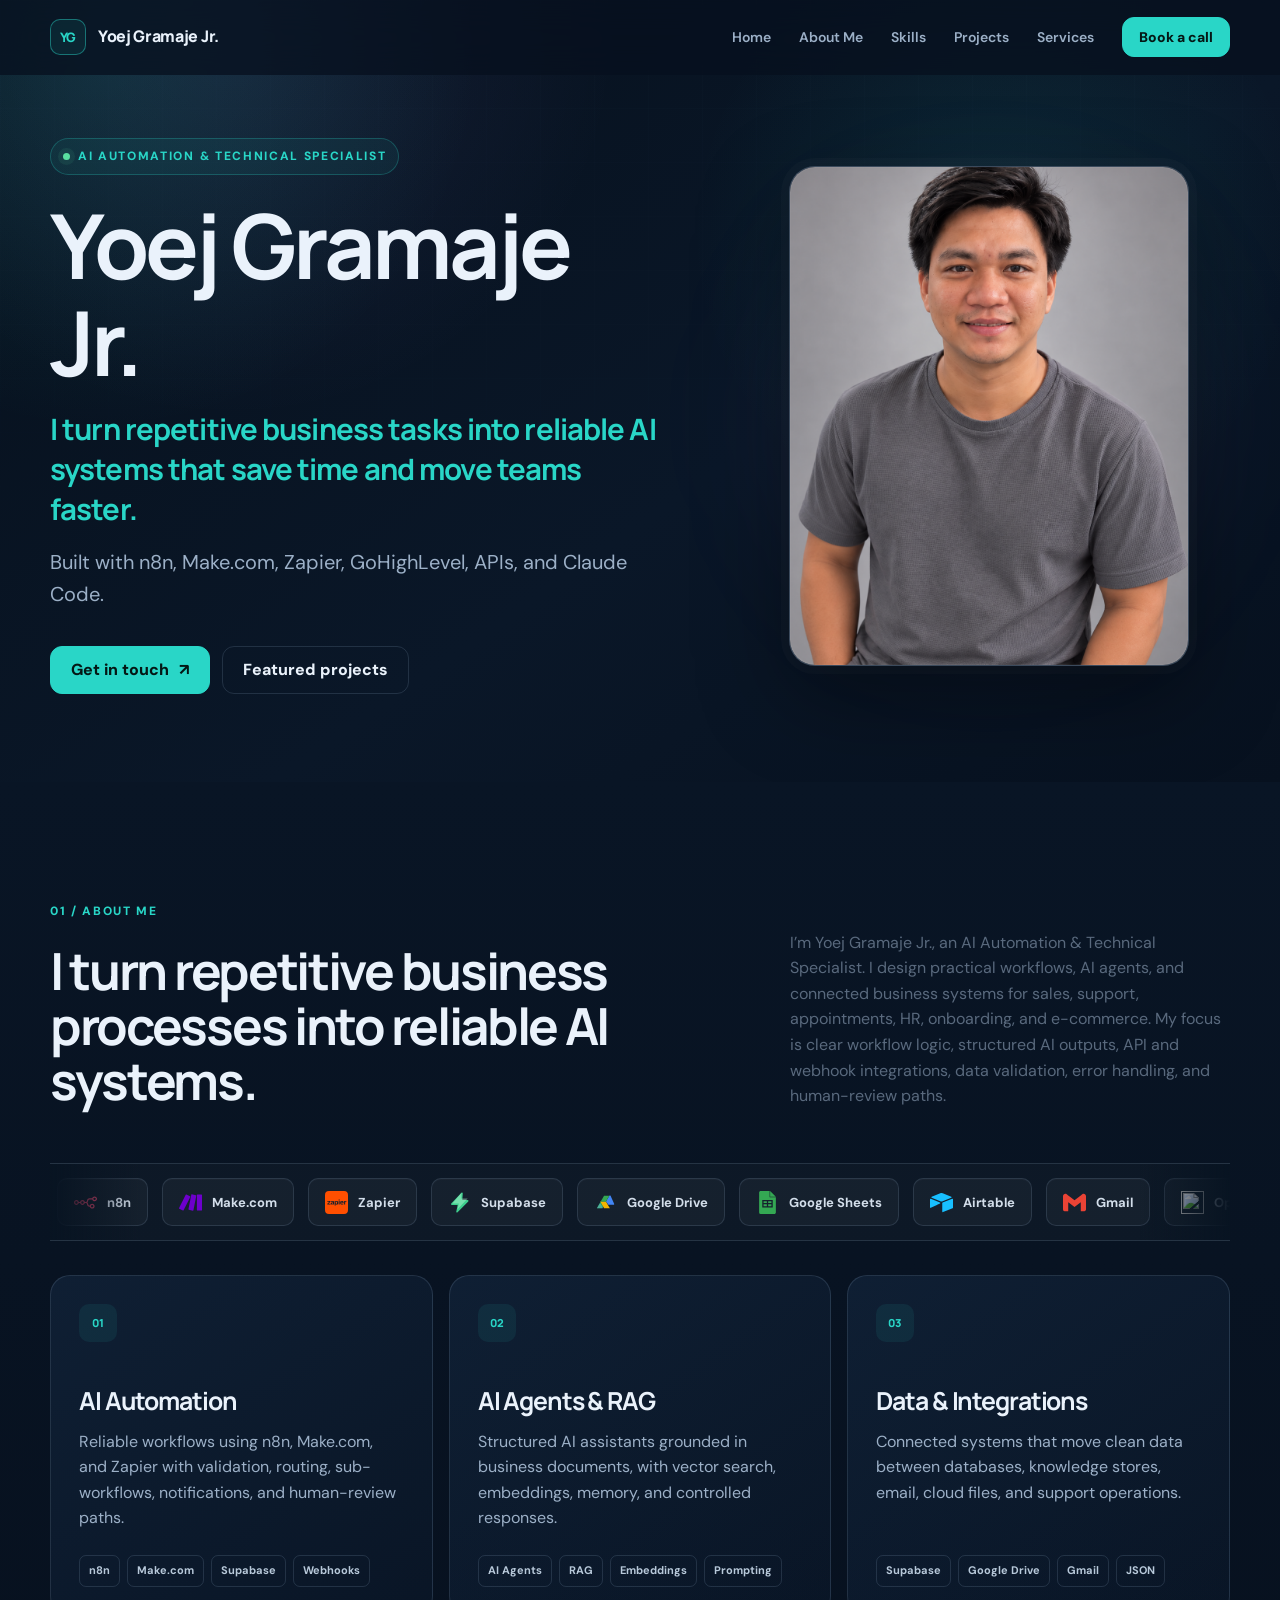
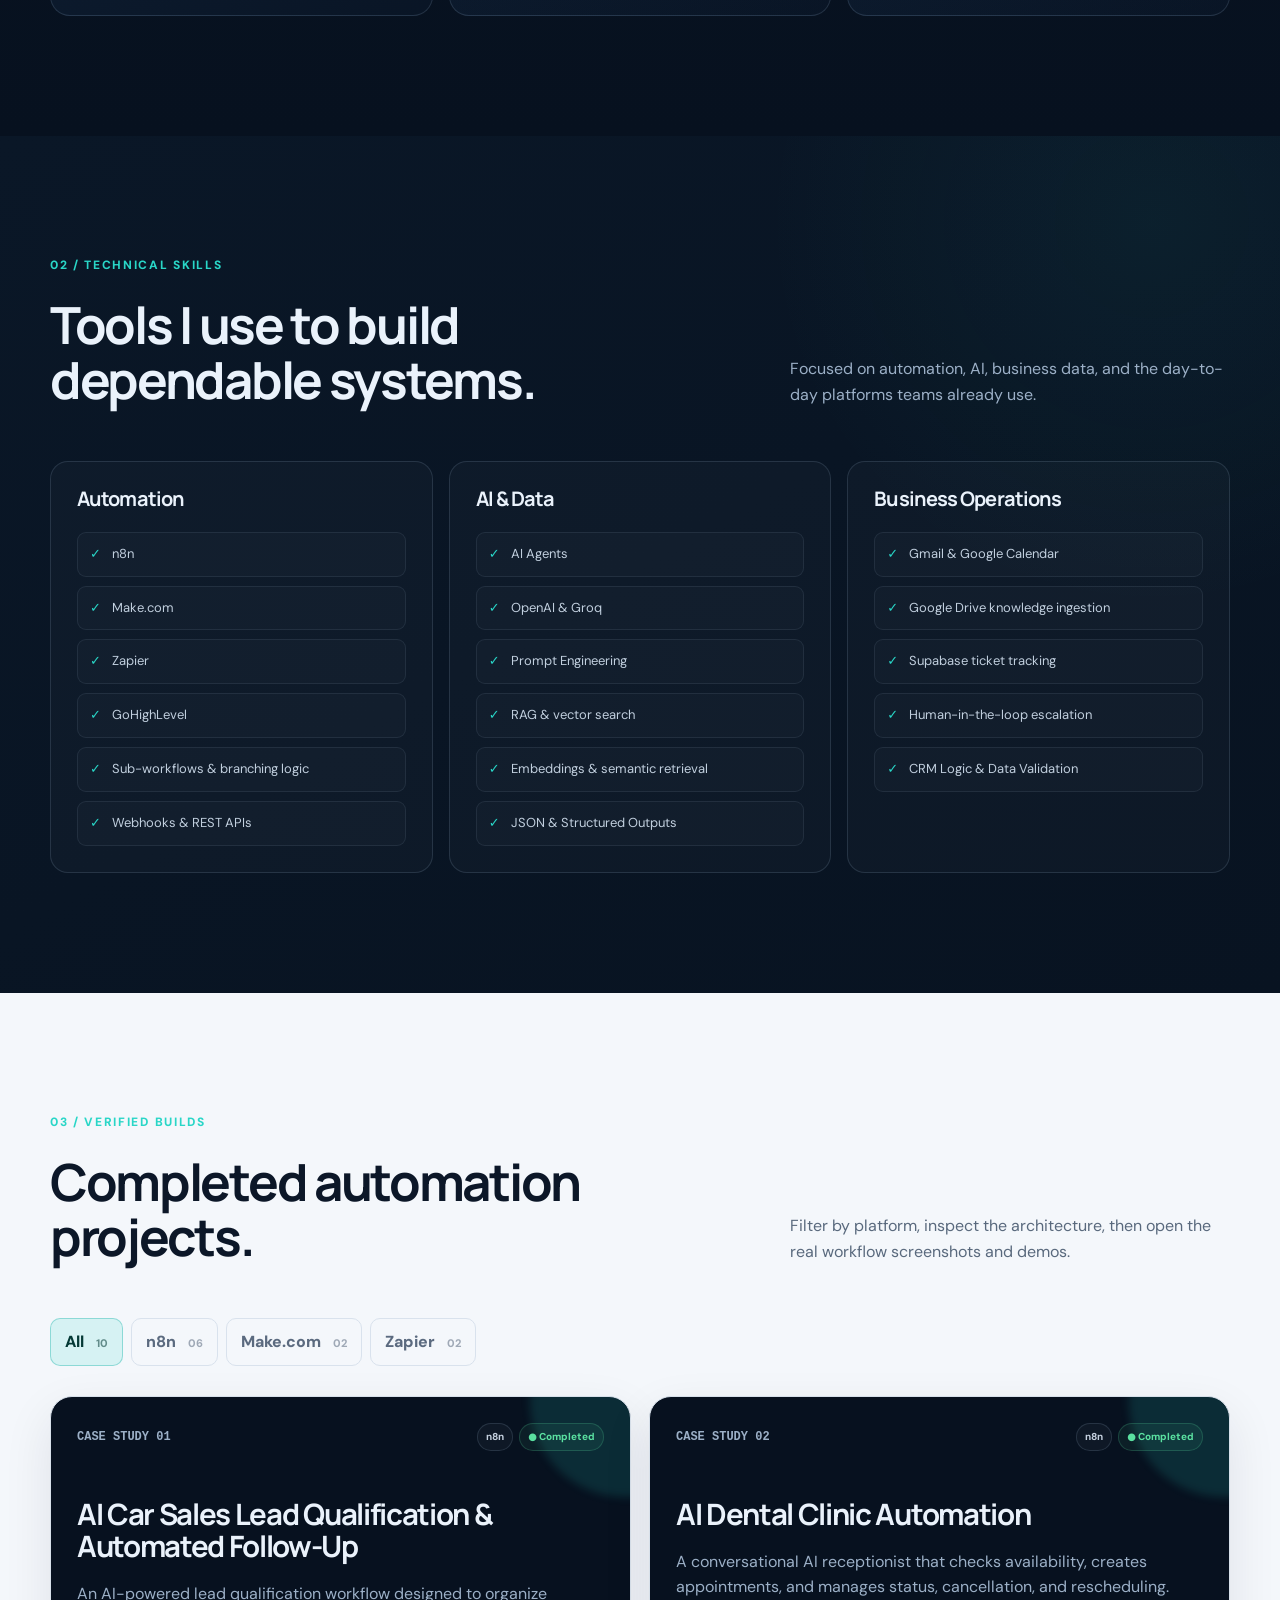
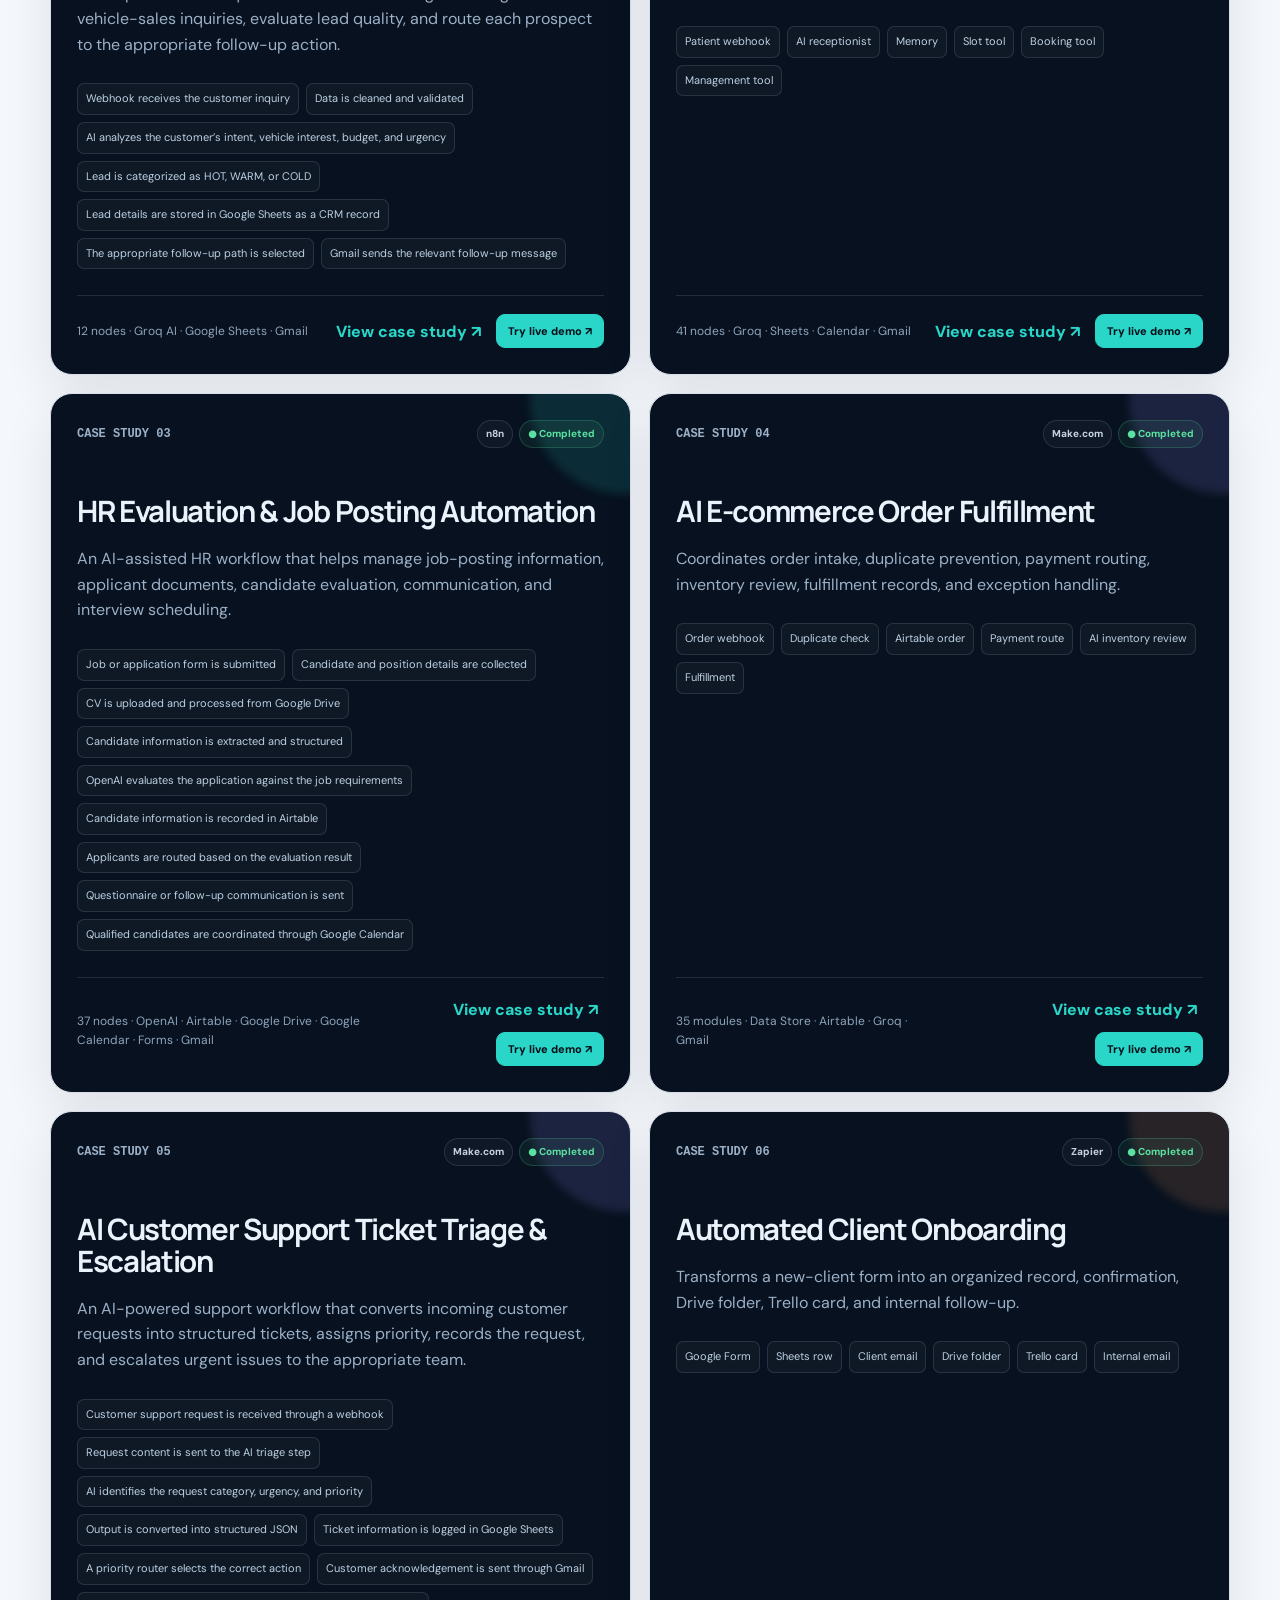
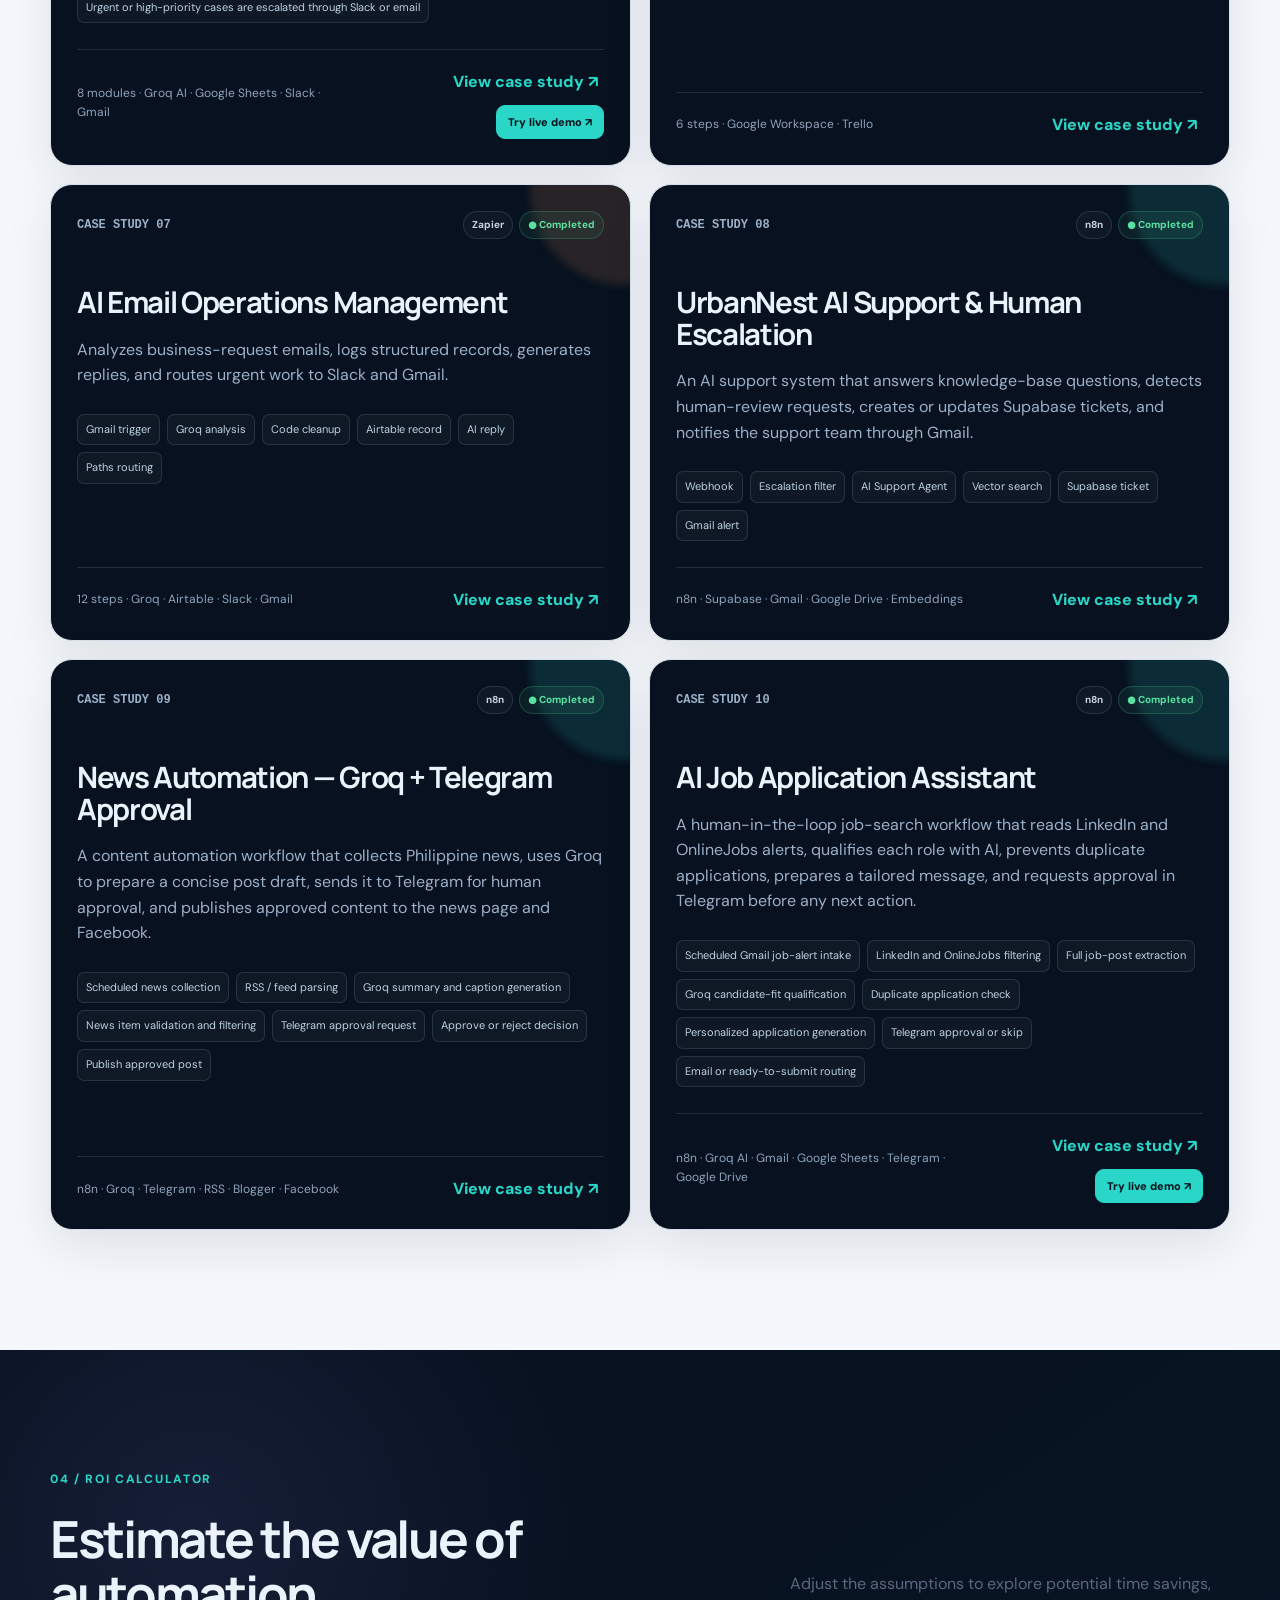
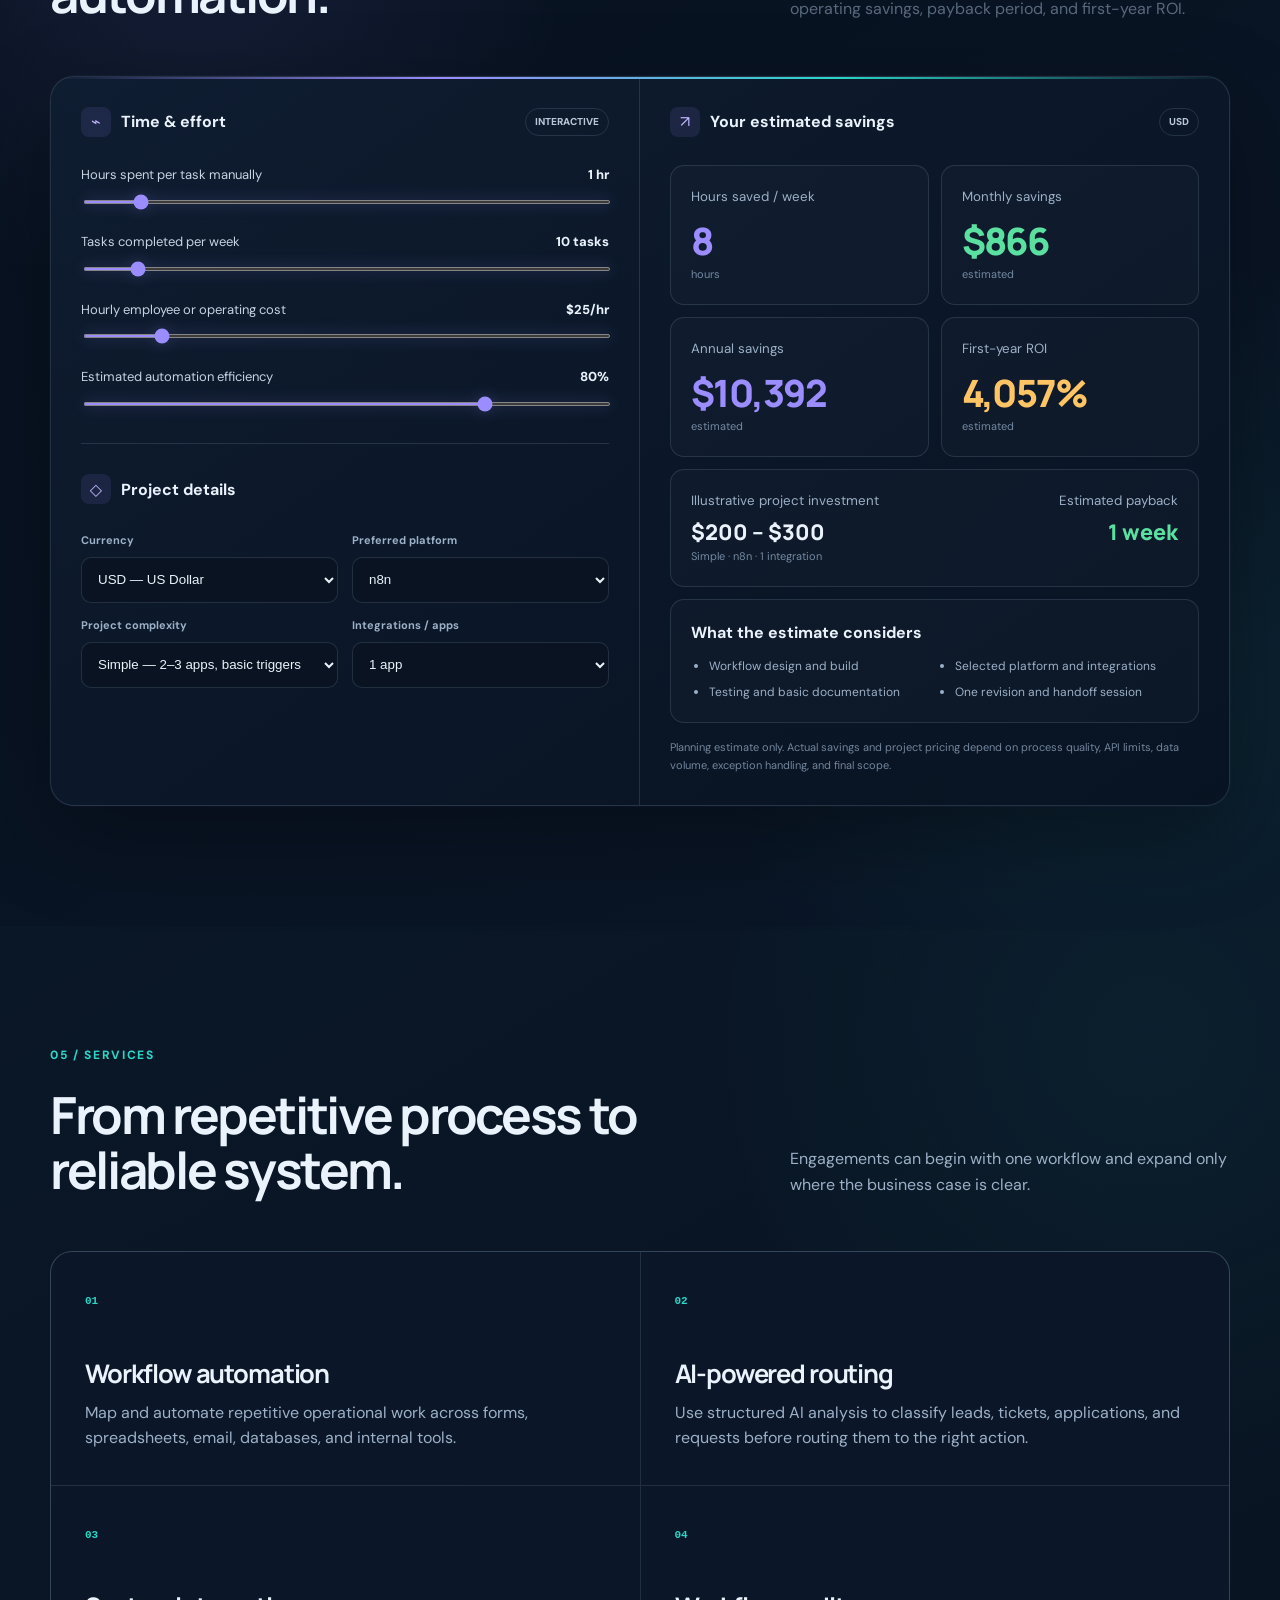
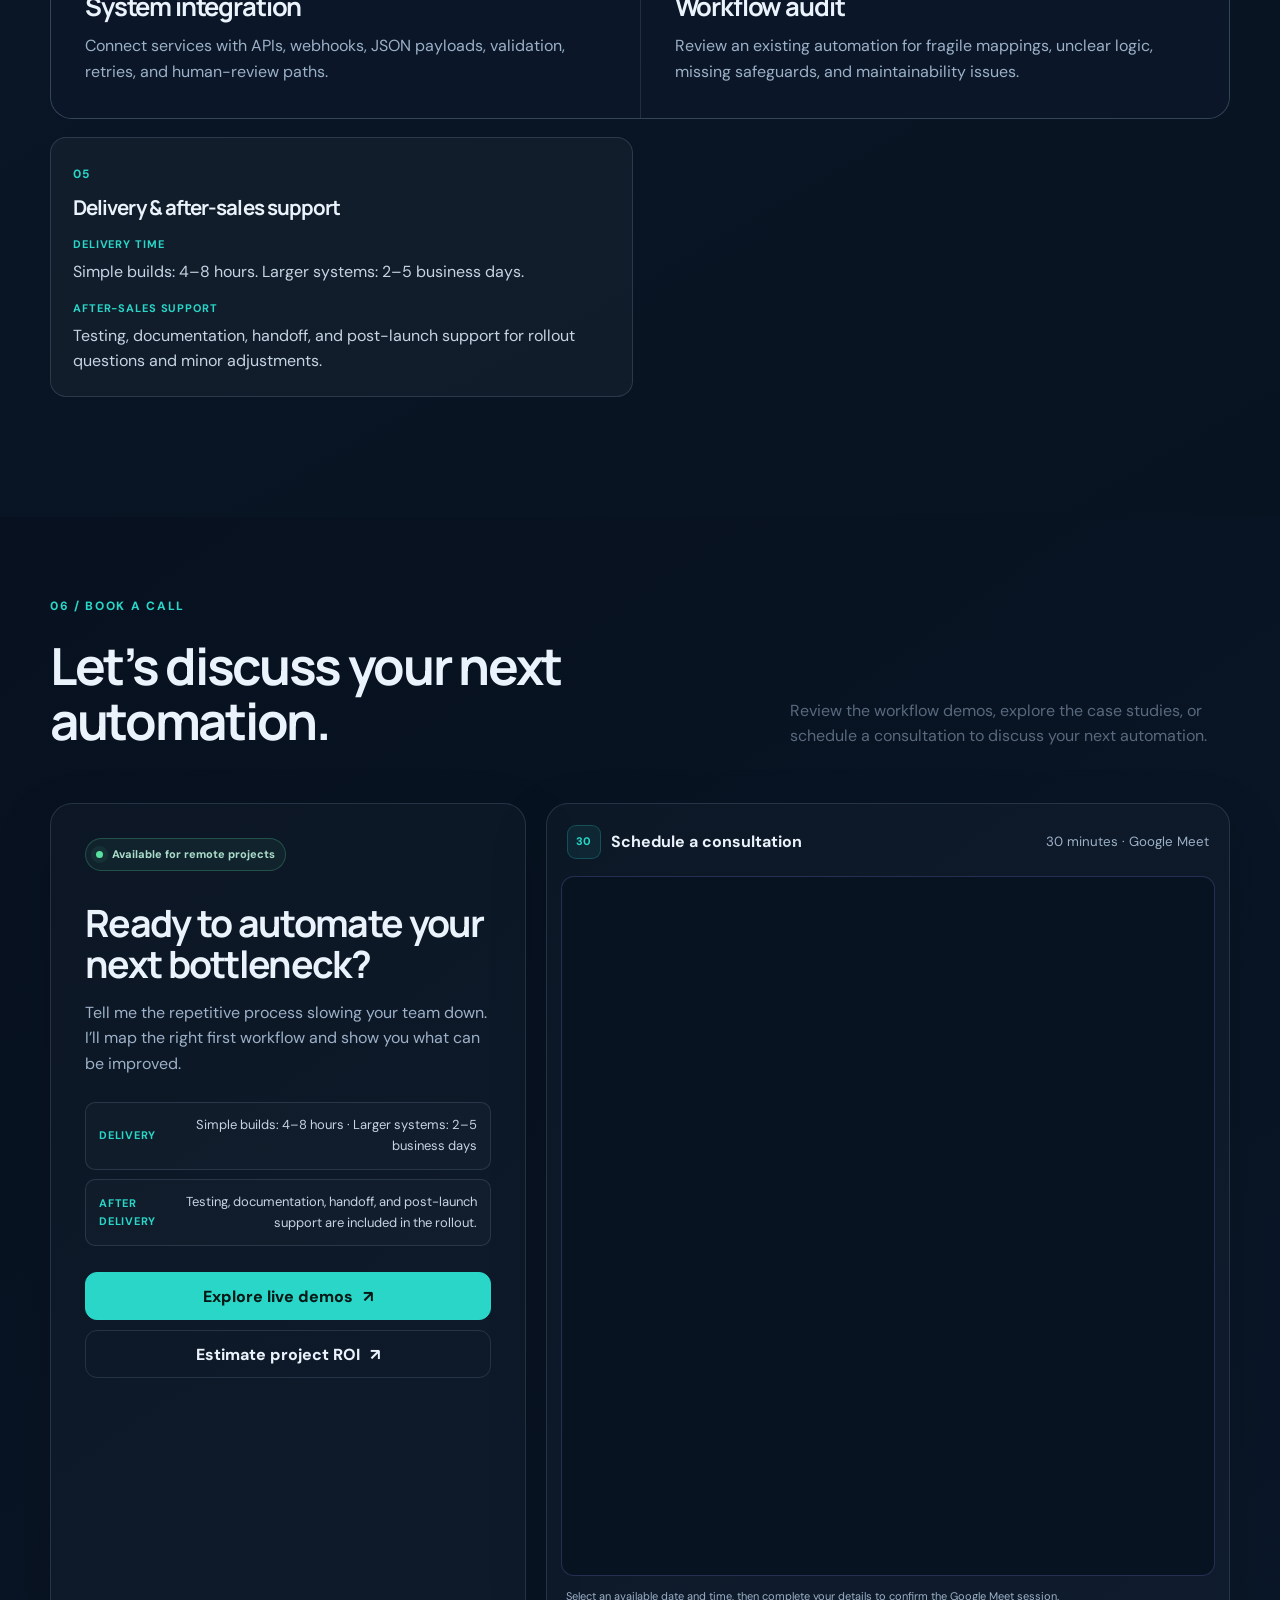
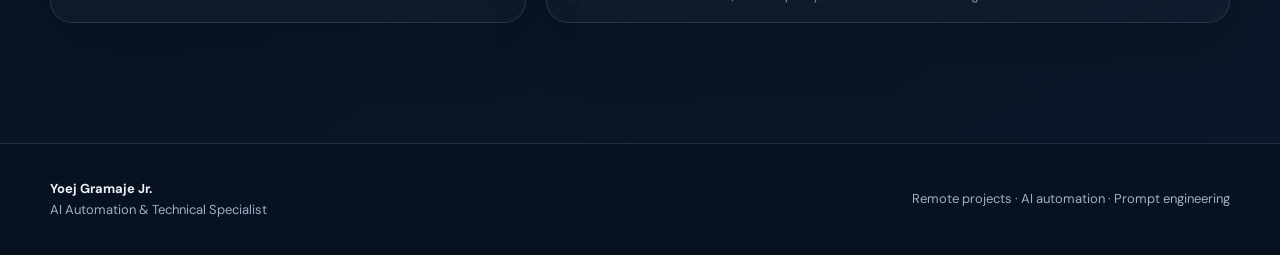
==== commit 7348eced: "Add AI Job Application Assistant case study Includes workflow screenshots, a browser-compatible demo" ====
--- a/index.html
+++ b/index.html
@@ -122,11 +122,11 @@
         <div class="shell">
           <div class="section-heading project-heading">
             <div><p class="section-kicker">03 / Verified builds</p><h2>Completed automation projects.</h2></div>
-            <p>Filter by platform, inspect the architecture, then open the real workflow screenshot.</p>
+            <p>Filter by platform, inspect the architecture, then open the real workflow screenshots and demos.</p>
           </div>
           <div class="filter-bar" role="group" aria-label="Filter projects by platform">
-            <button class="filter-button active" type="button" data-filter="all" aria-pressed="true">All <span>09</span></button>
-            <button class="filter-button" type="button" data-filter="n8n" aria-pressed="false">n8n <span>05</span></button>
+            <button class="filter-button active" type="button" data-filter="all" aria-pressed="true">All <span>10</span></button>
+            <button class="filter-button" type="button" data-filter="n8n" aria-pressed="false">n8n <span>06</span></button>
             <button class="filter-button" type="button" data-filter="make" aria-pressed="false">Make.com <span>02</span></button>
             <button class="filter-button" type="button" data-filter="zapier" aria-pressed="false">Zapier <span>02</span></button>
           </div>
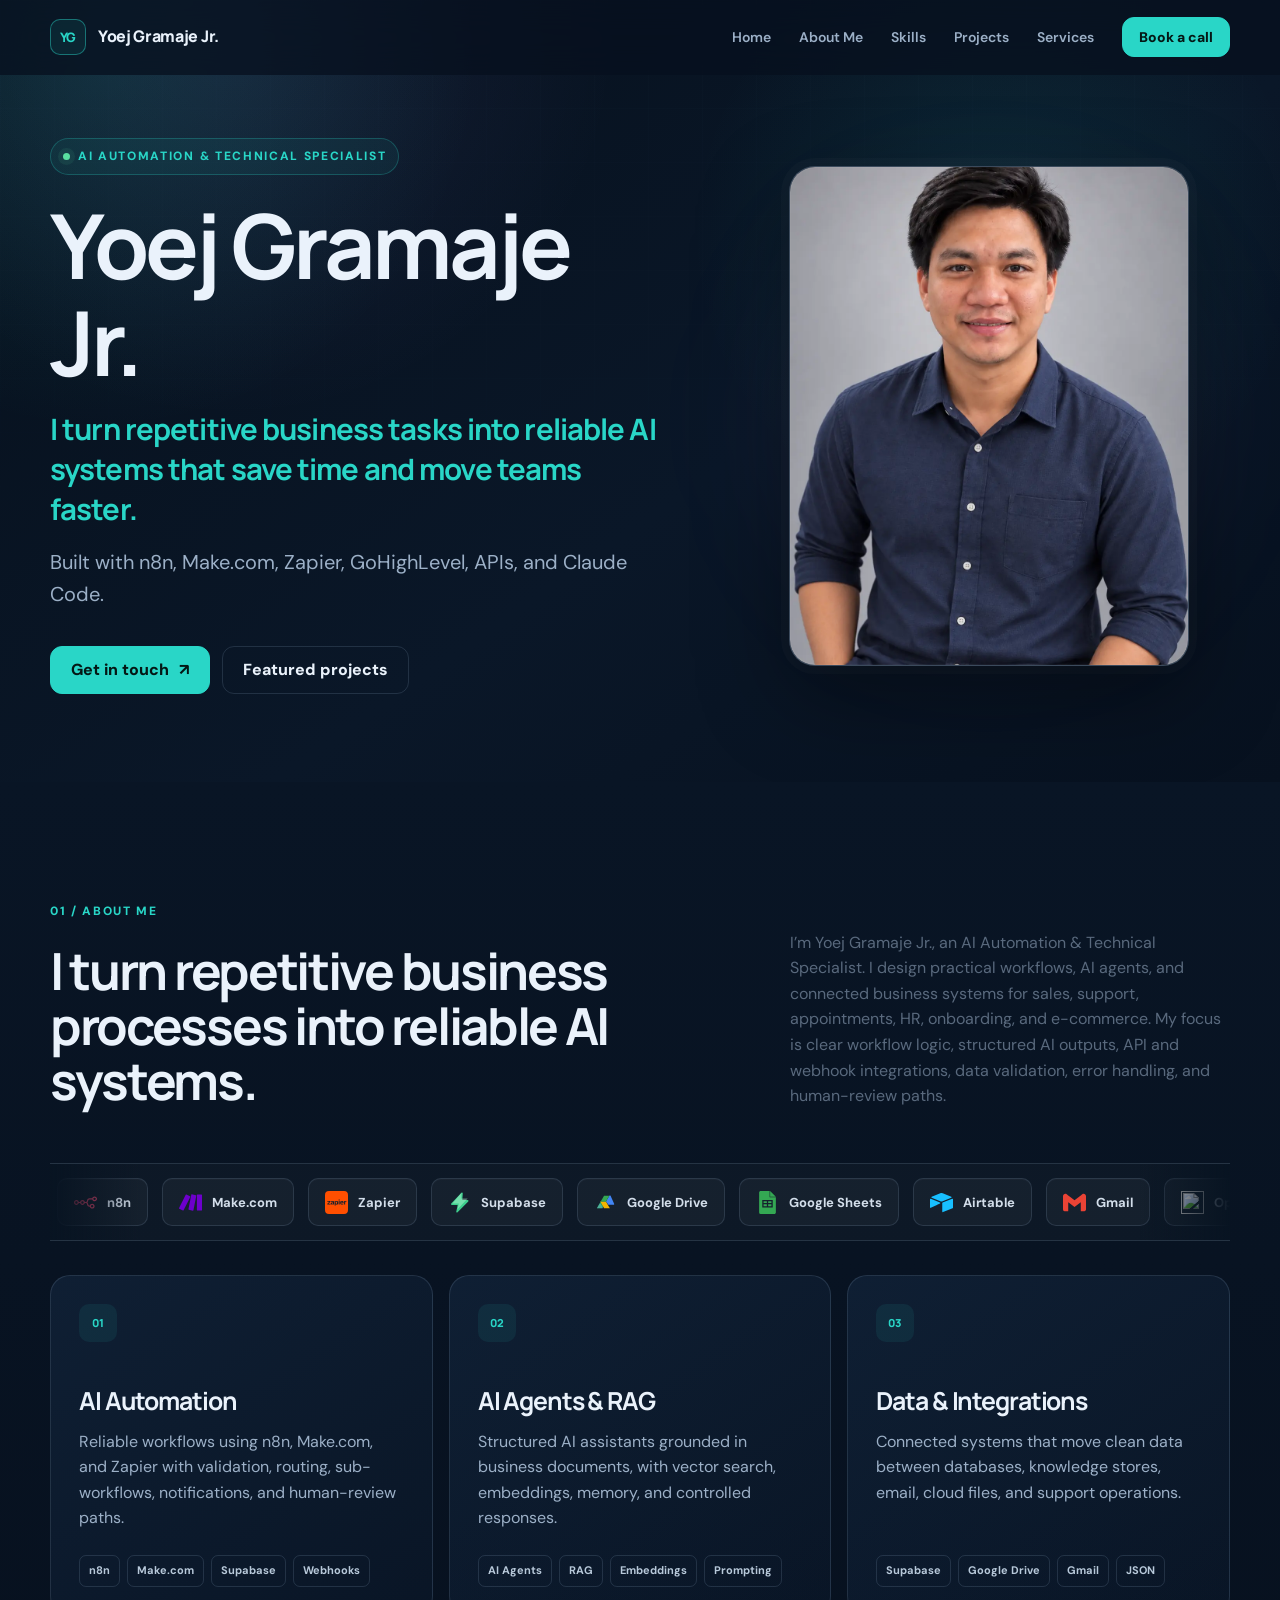
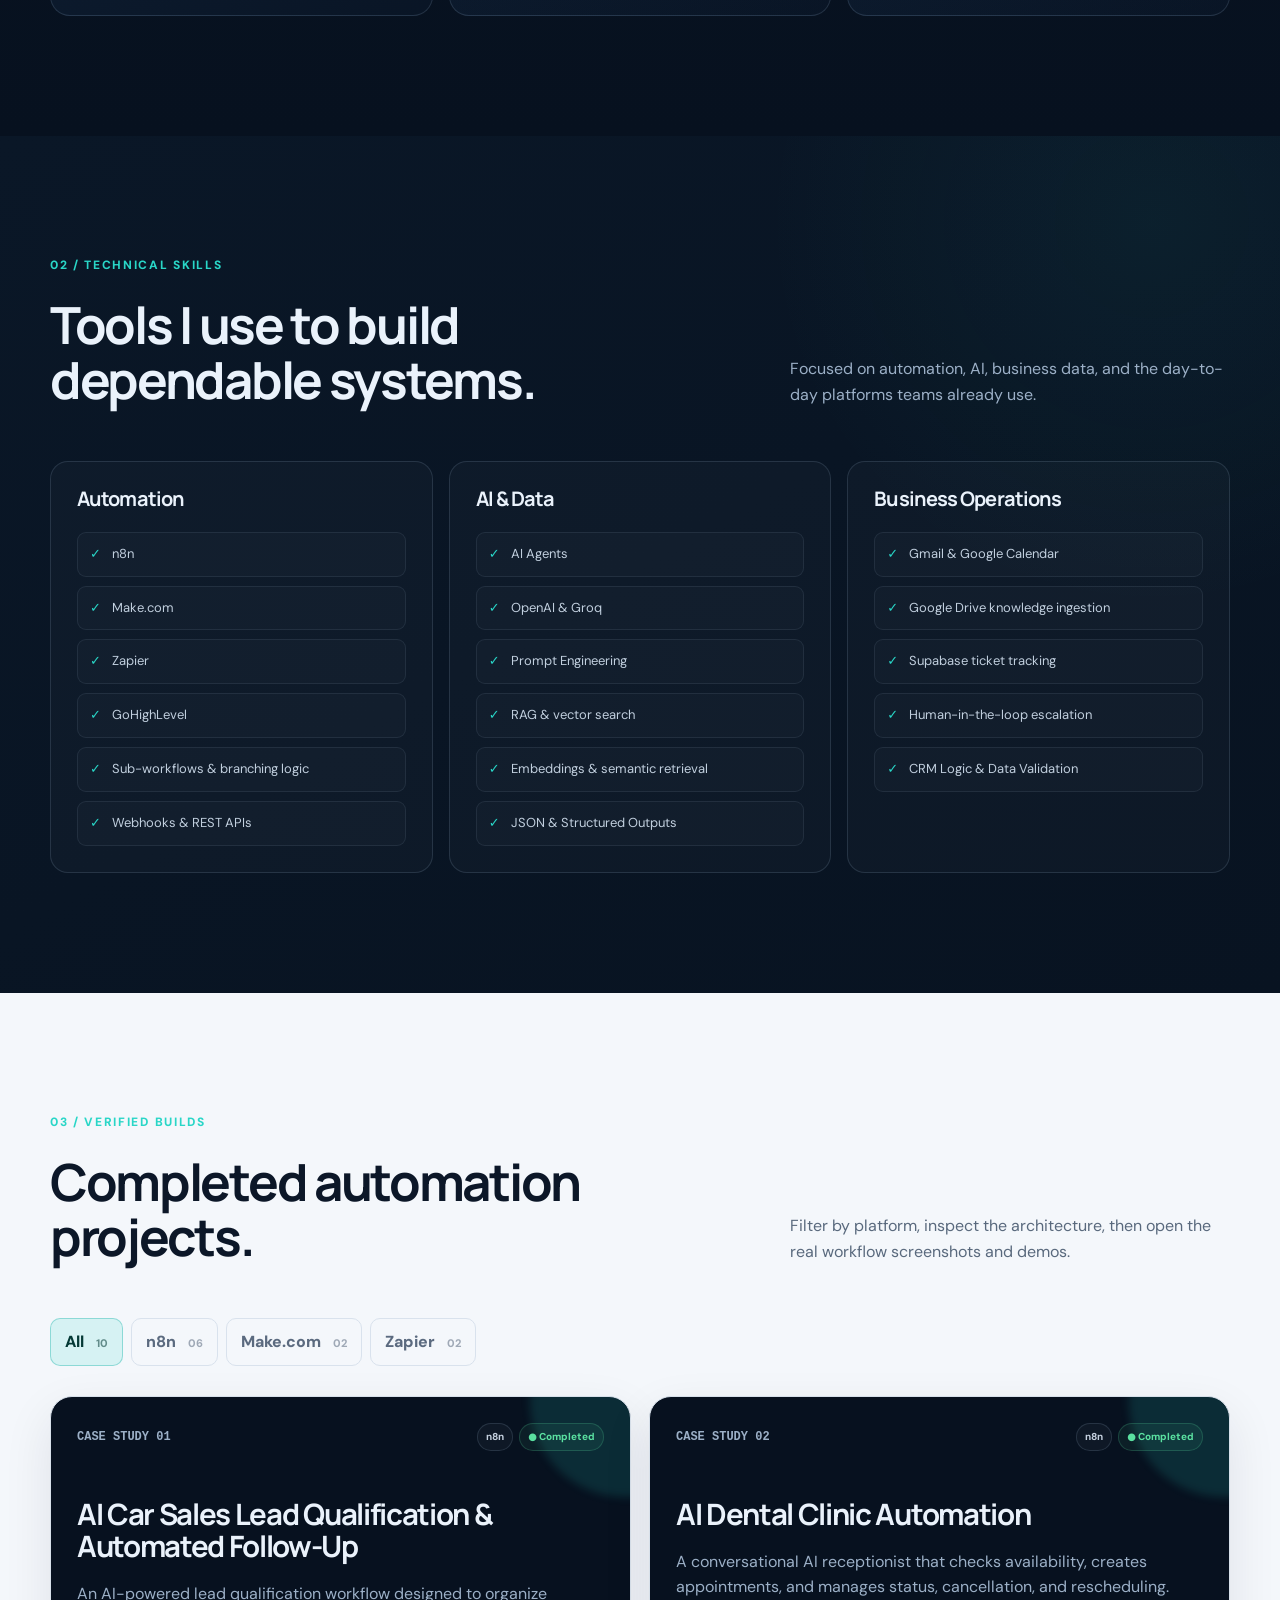
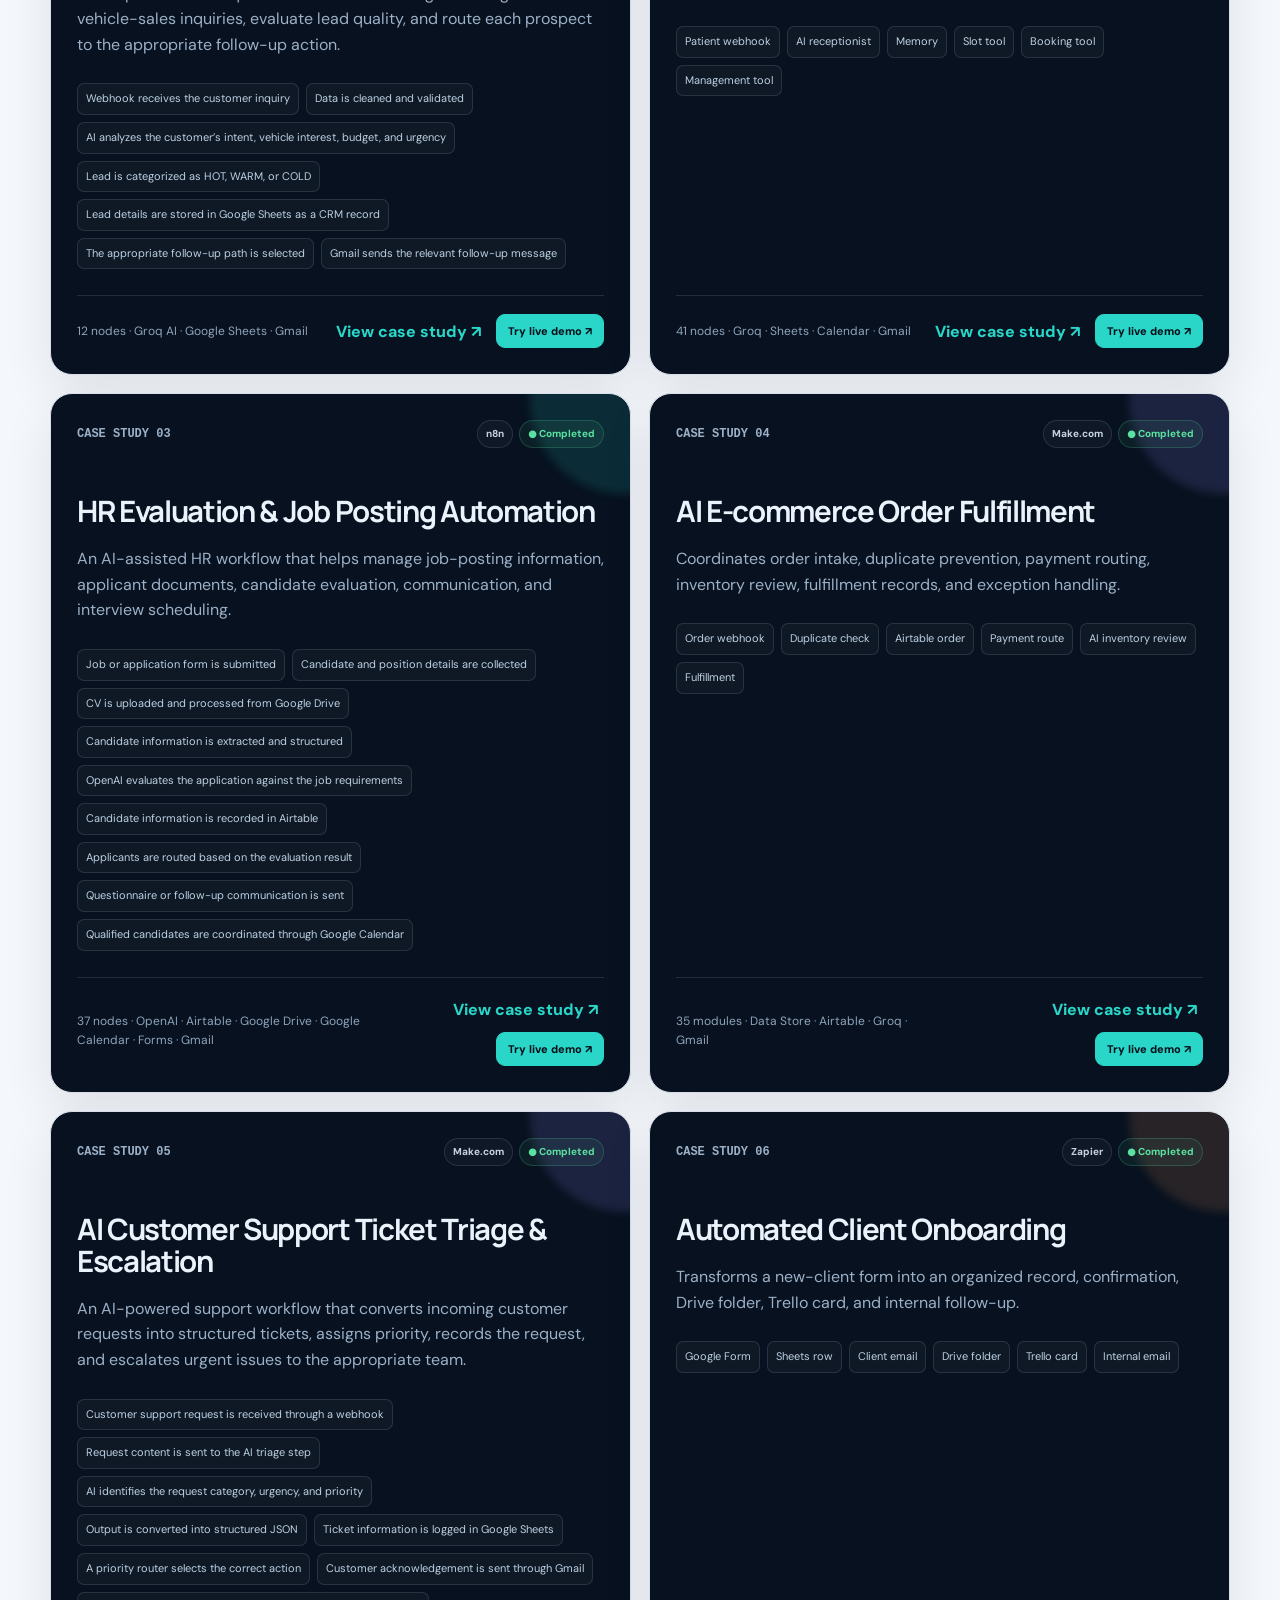
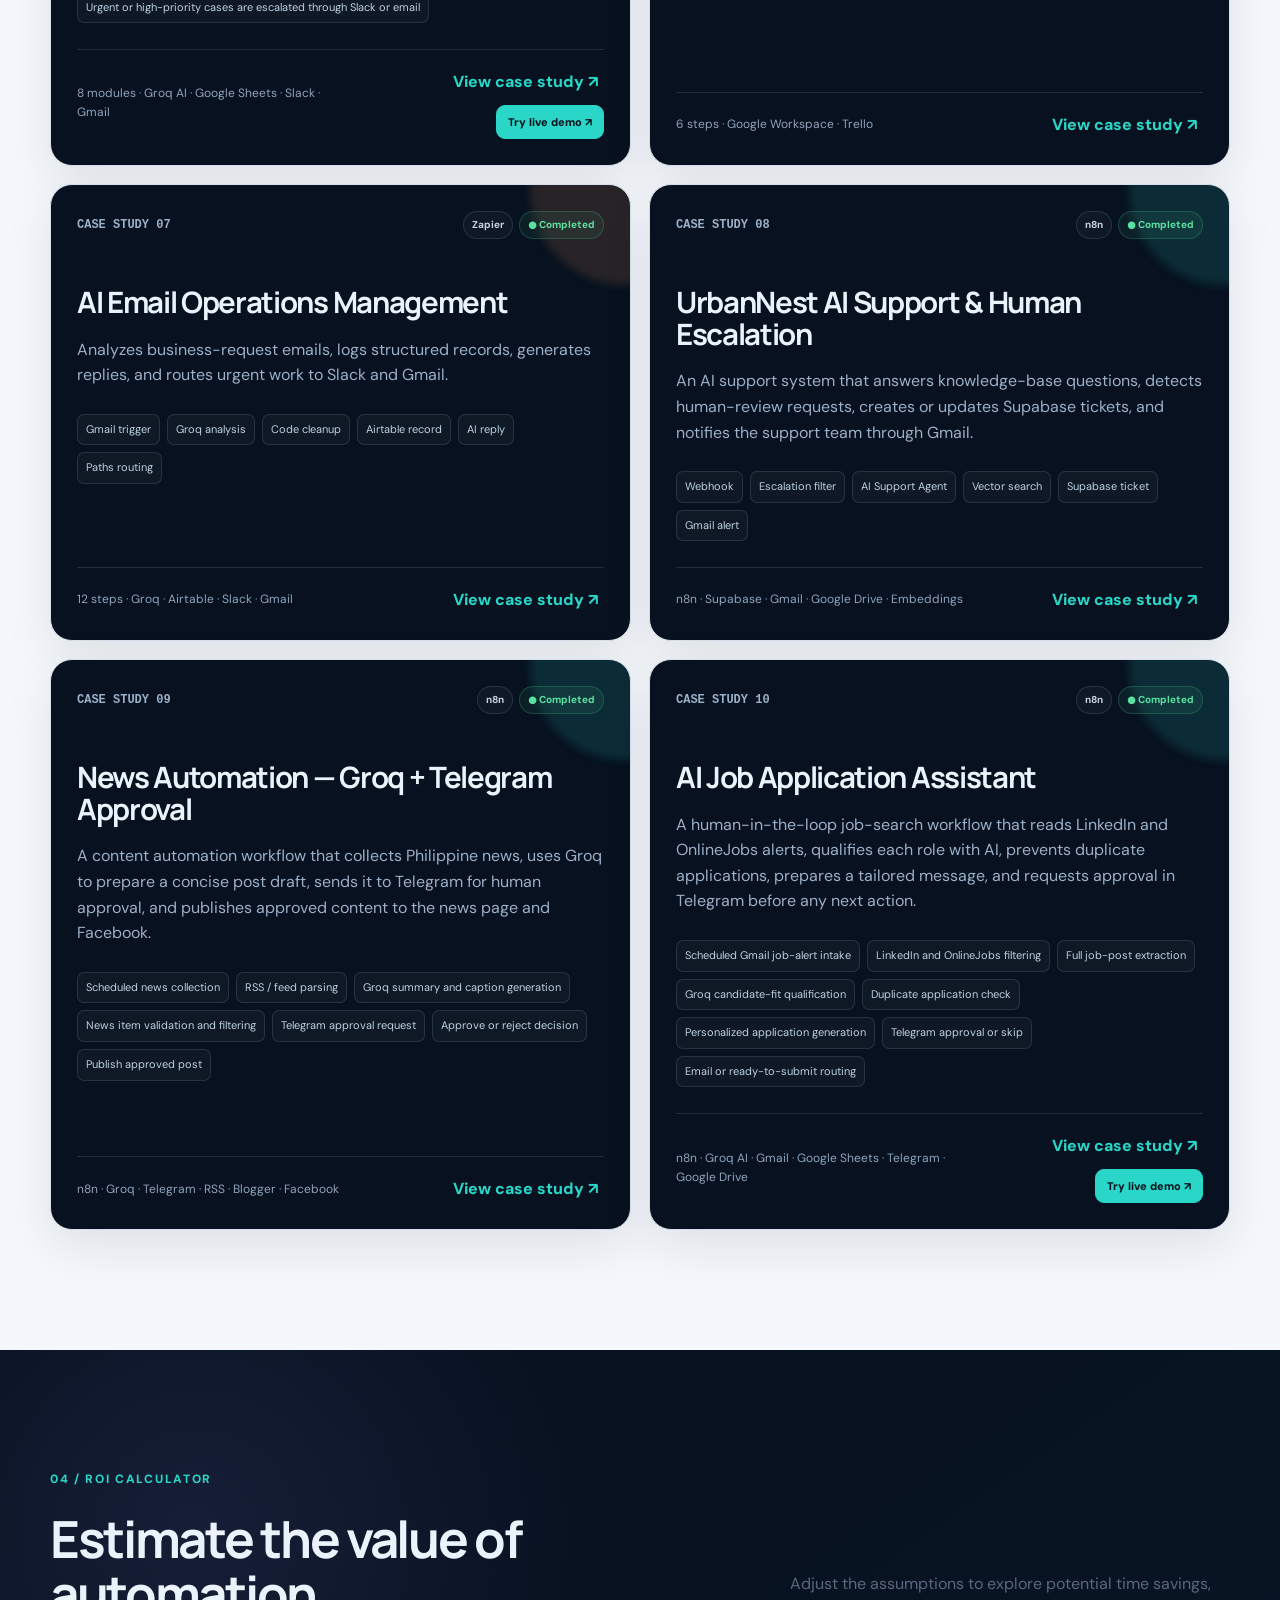
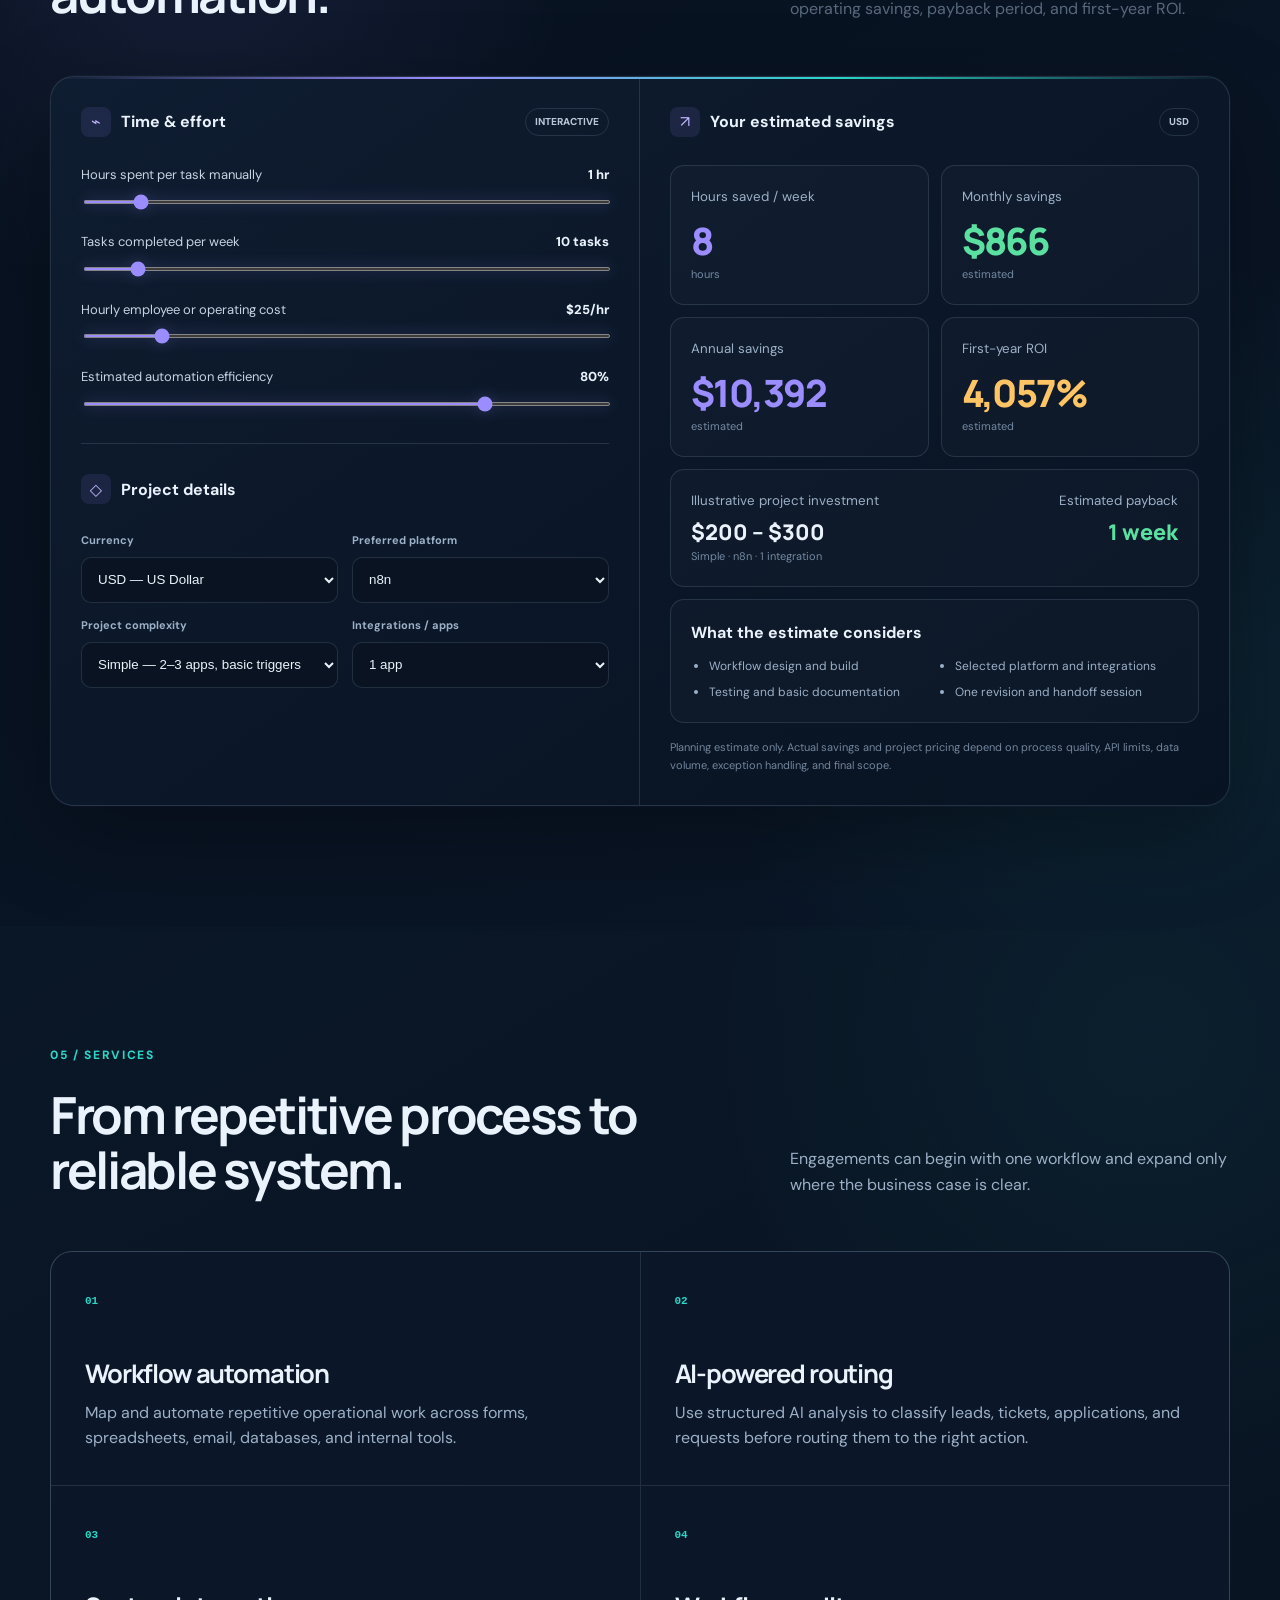
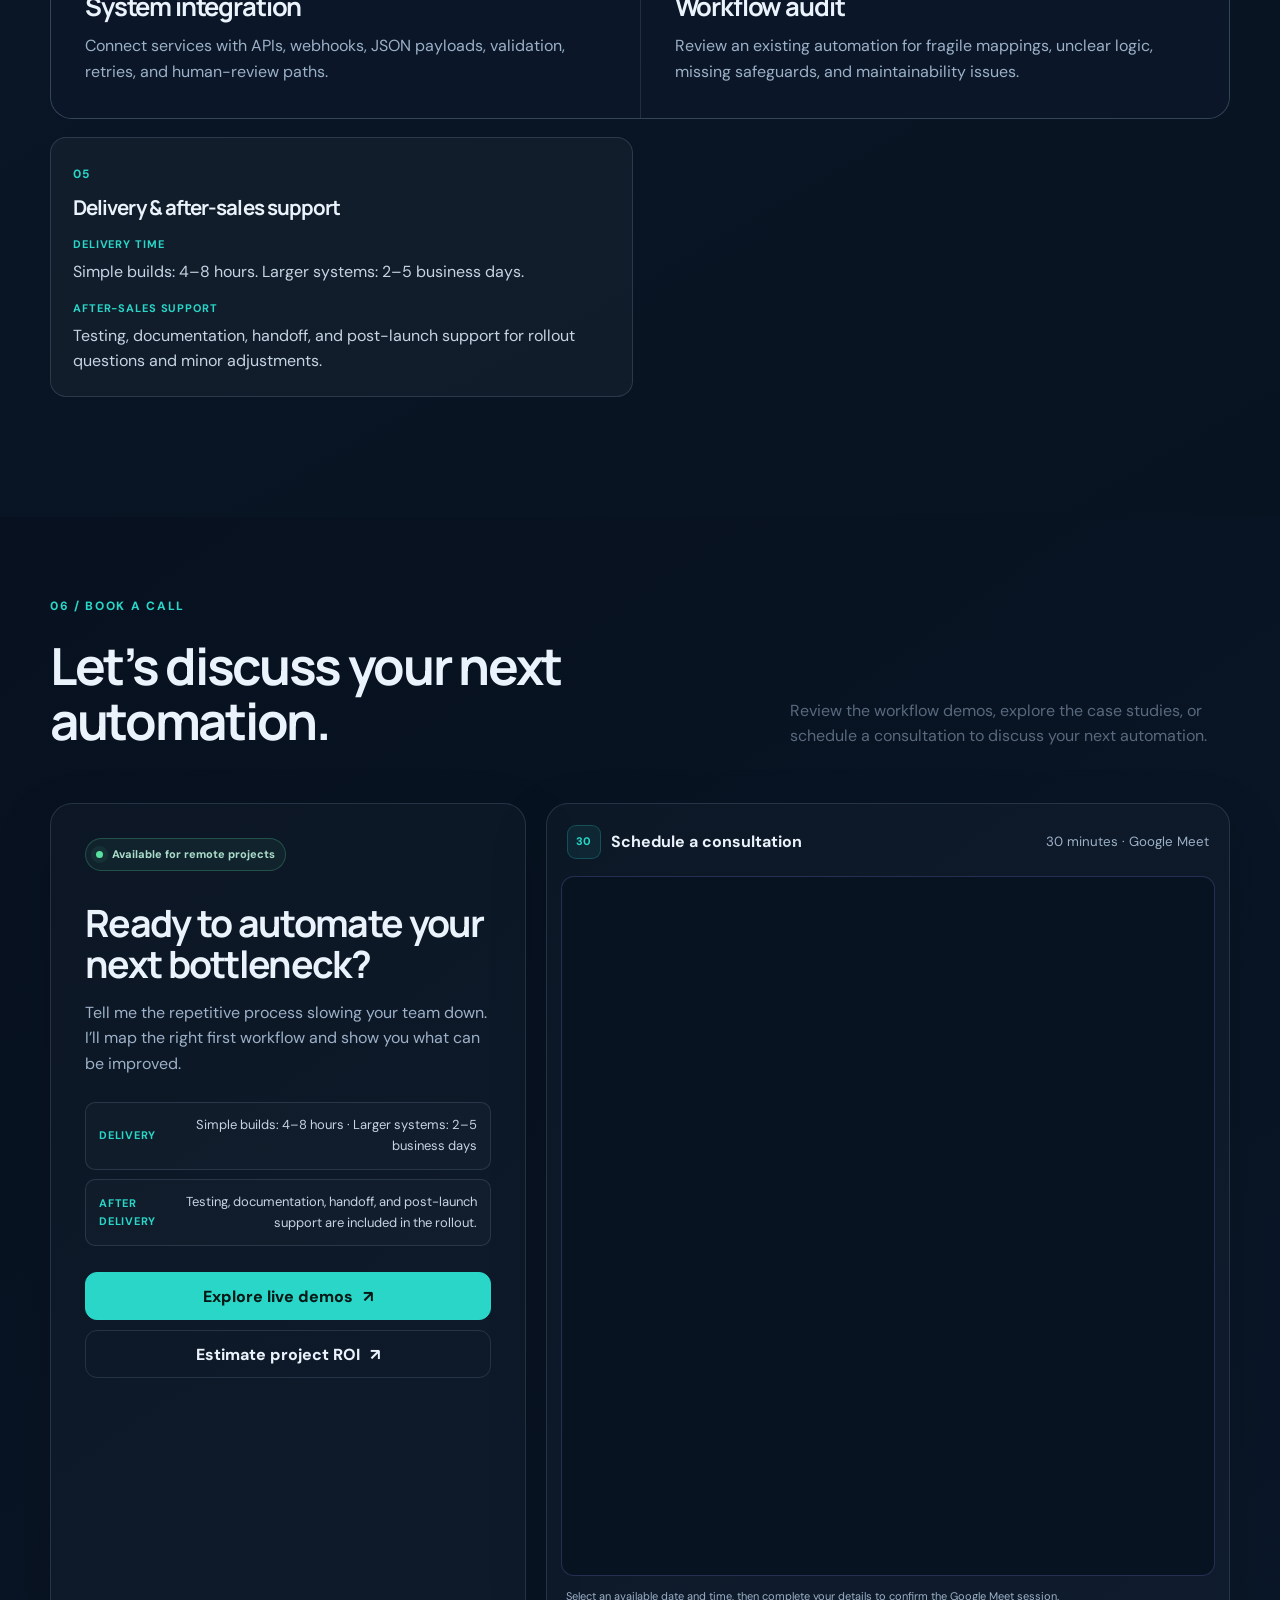
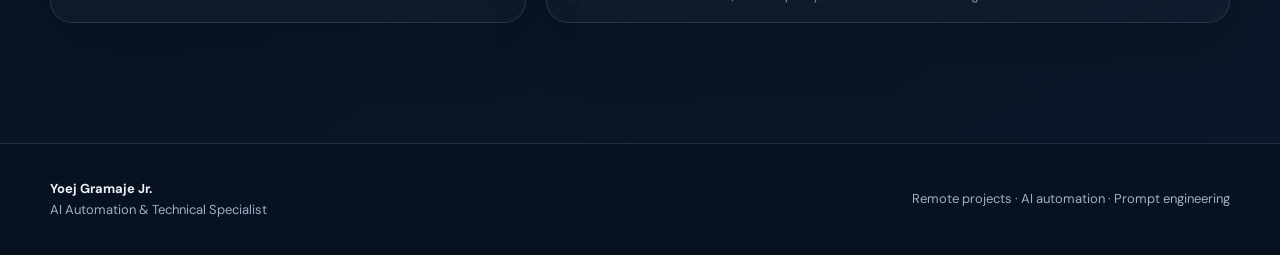
==== commit 991c6659: "Replace portfolio portrait Updates the hero profile photo with the new navy-shirt studio portrait an" ====
--- a/index.html
+++ b/index.html
@@ -54,7 +54,7 @@
           <div class="hero-visual reveal" aria-label="Portrait of Yoej Gramaje Jr.">
             <div class="visual-glow"></div>
             <div class="portrait-card">
-              <img class="profile-photo" src="ChatGPT Image Sep 16, 2026, 11_50_23 PM.png" alt="Yoej Gramaje Jr., AI Automation and Technical Specialist" />
+              <img class="profile-photo" src="yoej-gramaje-profile-2026.webp" alt="Yoej Gramaje Jr., AI Automation and Technical Specialist" />
             </div>
           </div>
         </div>
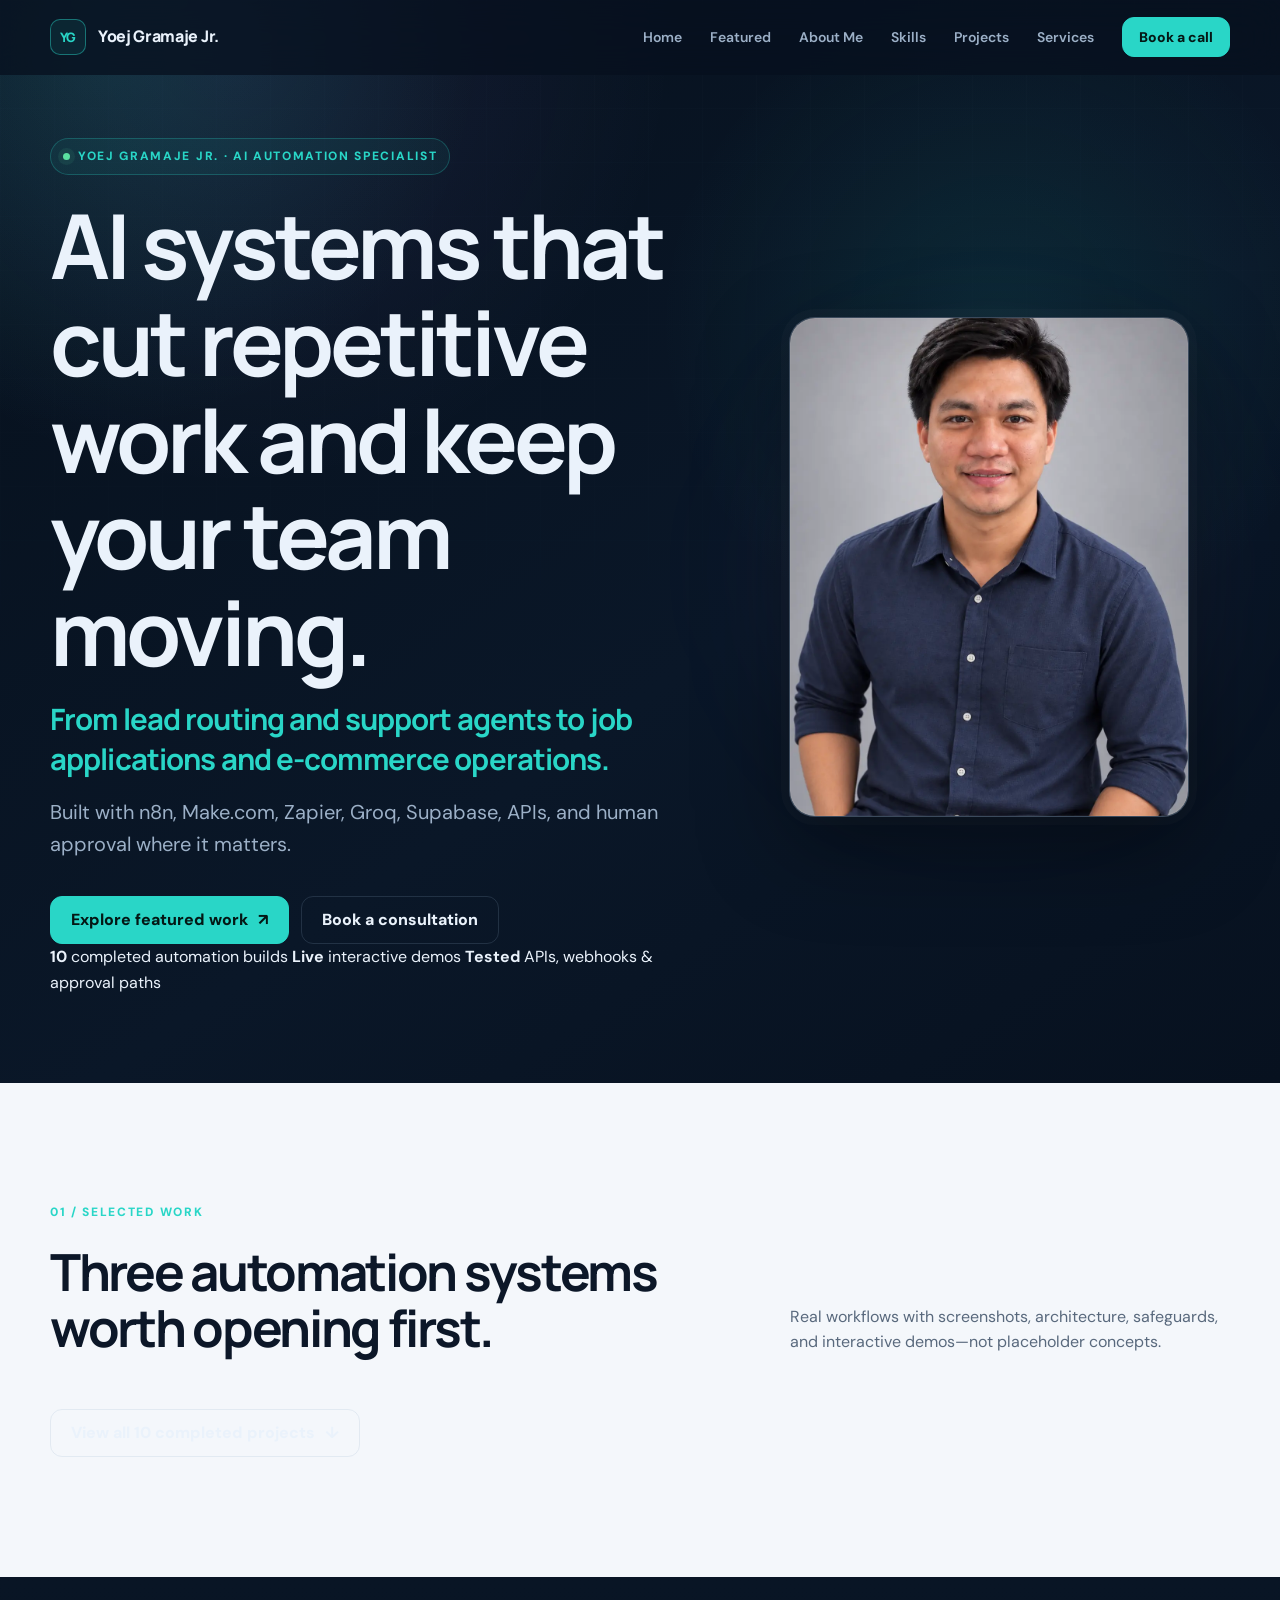
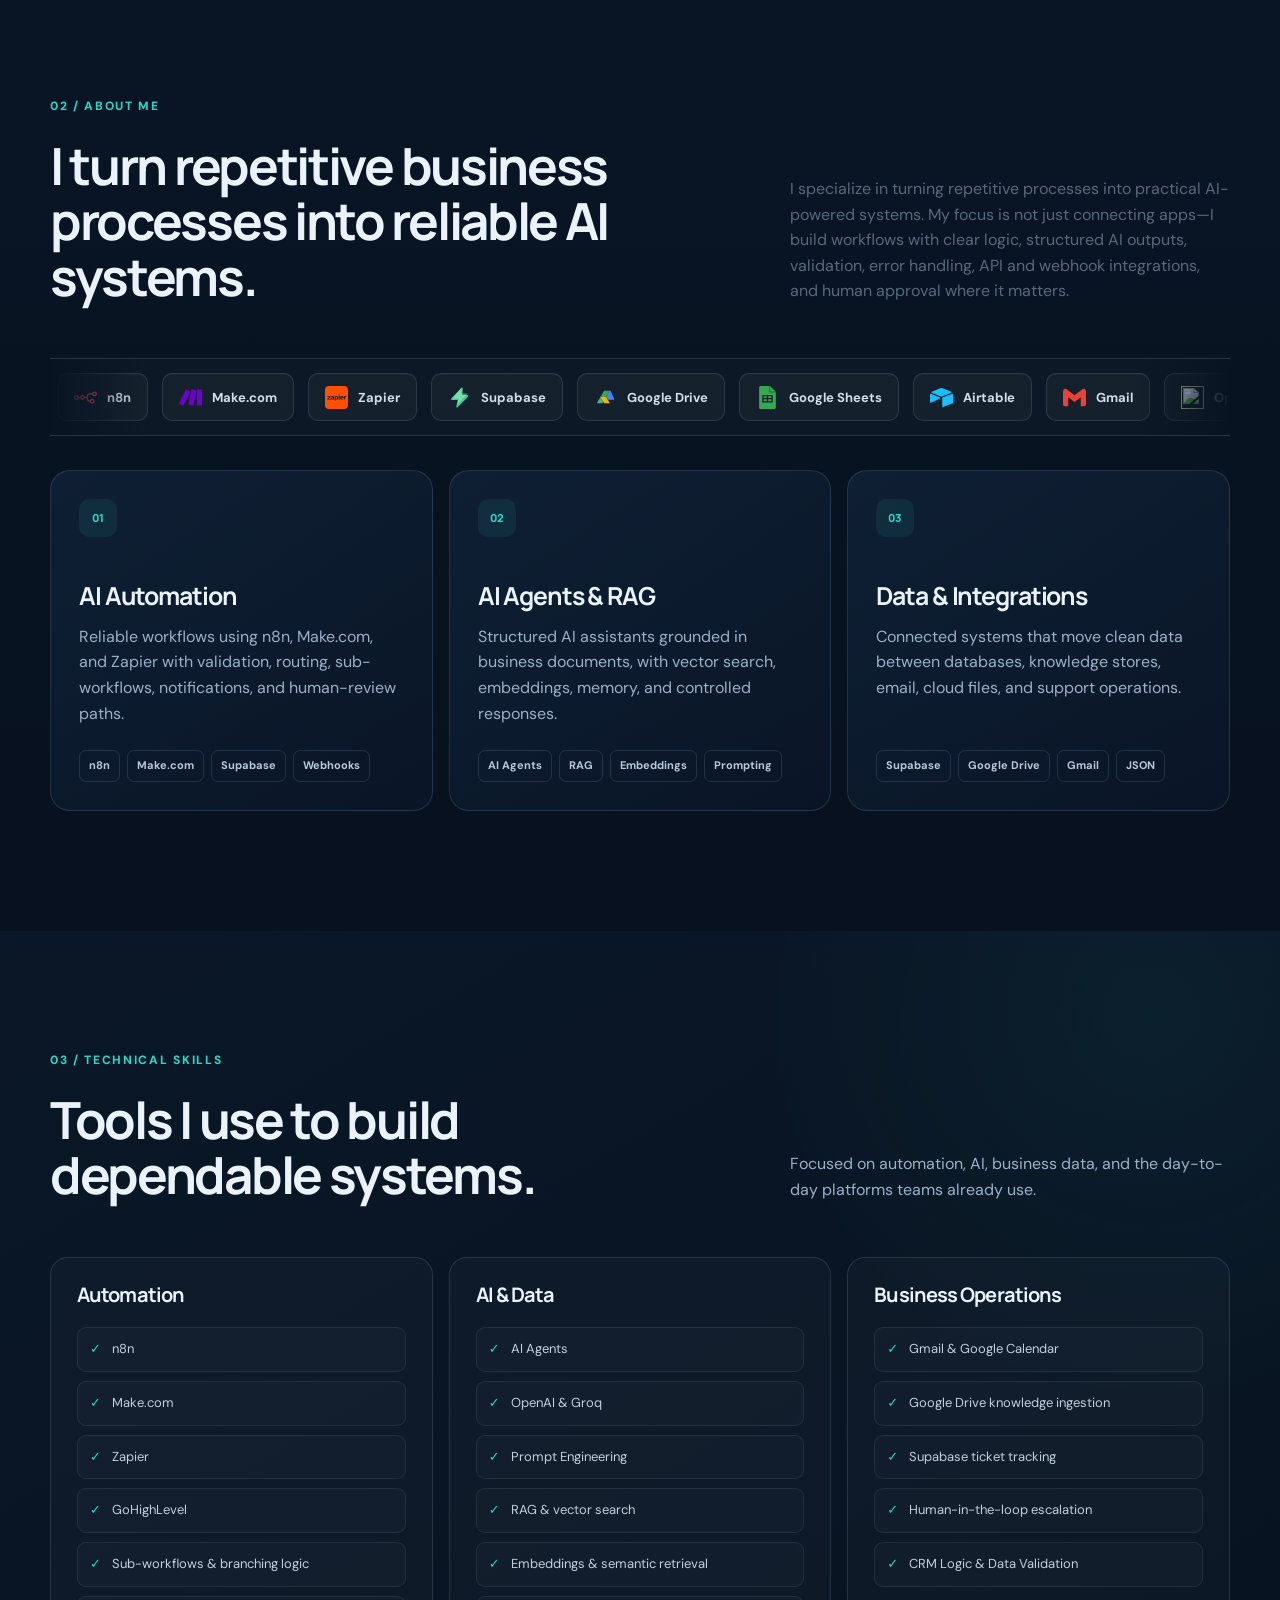
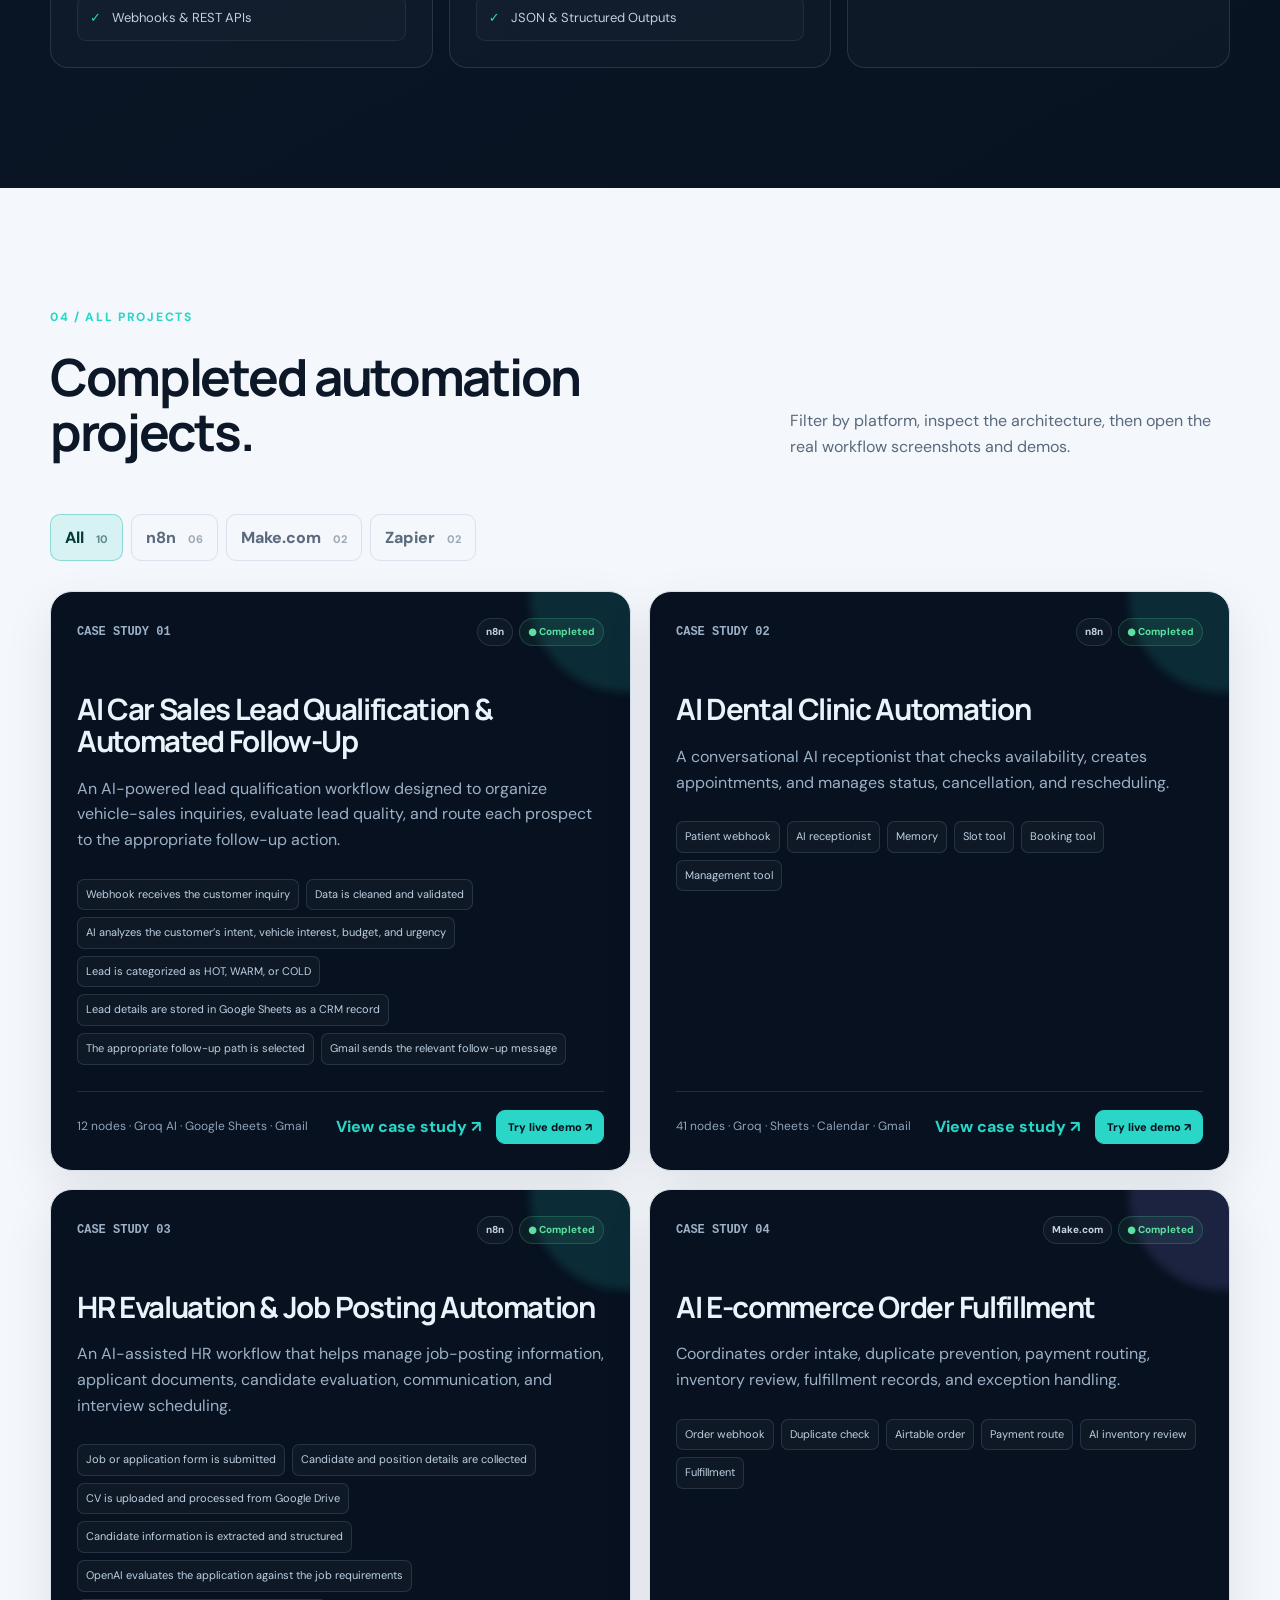
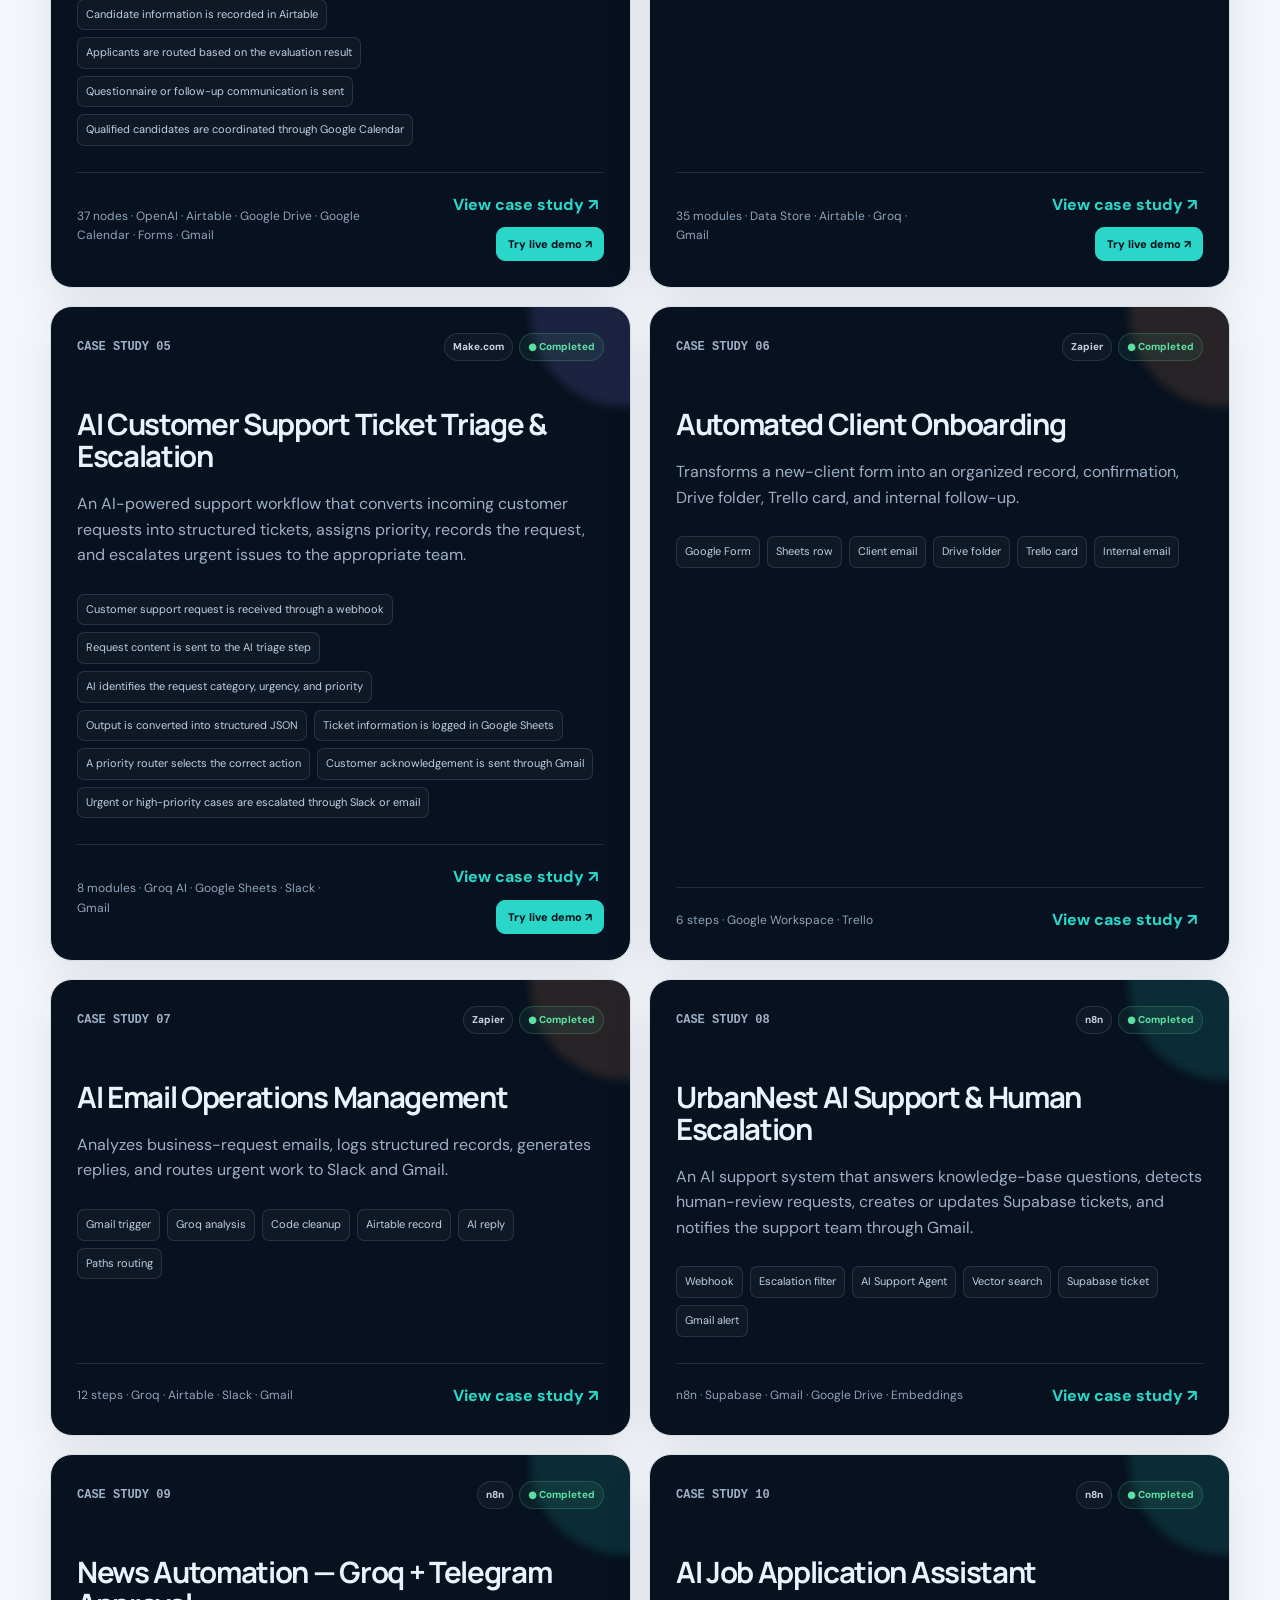
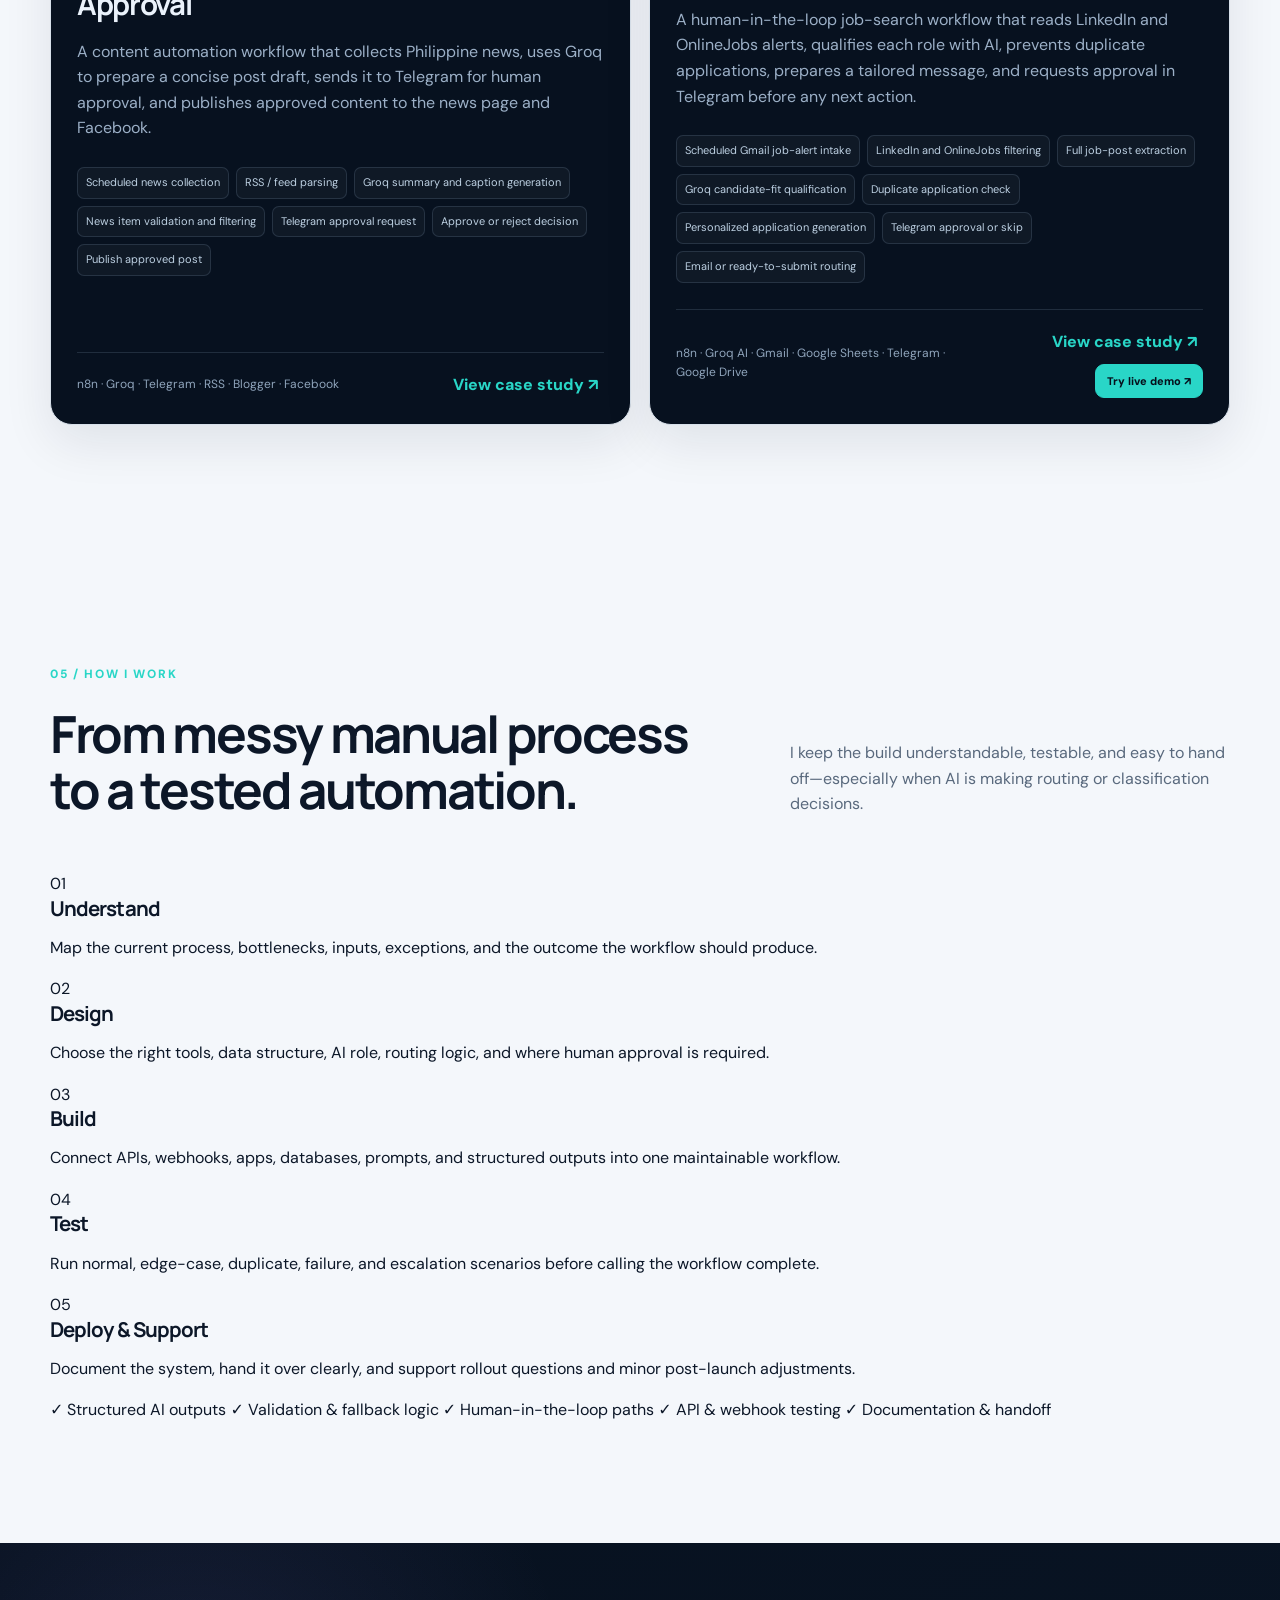
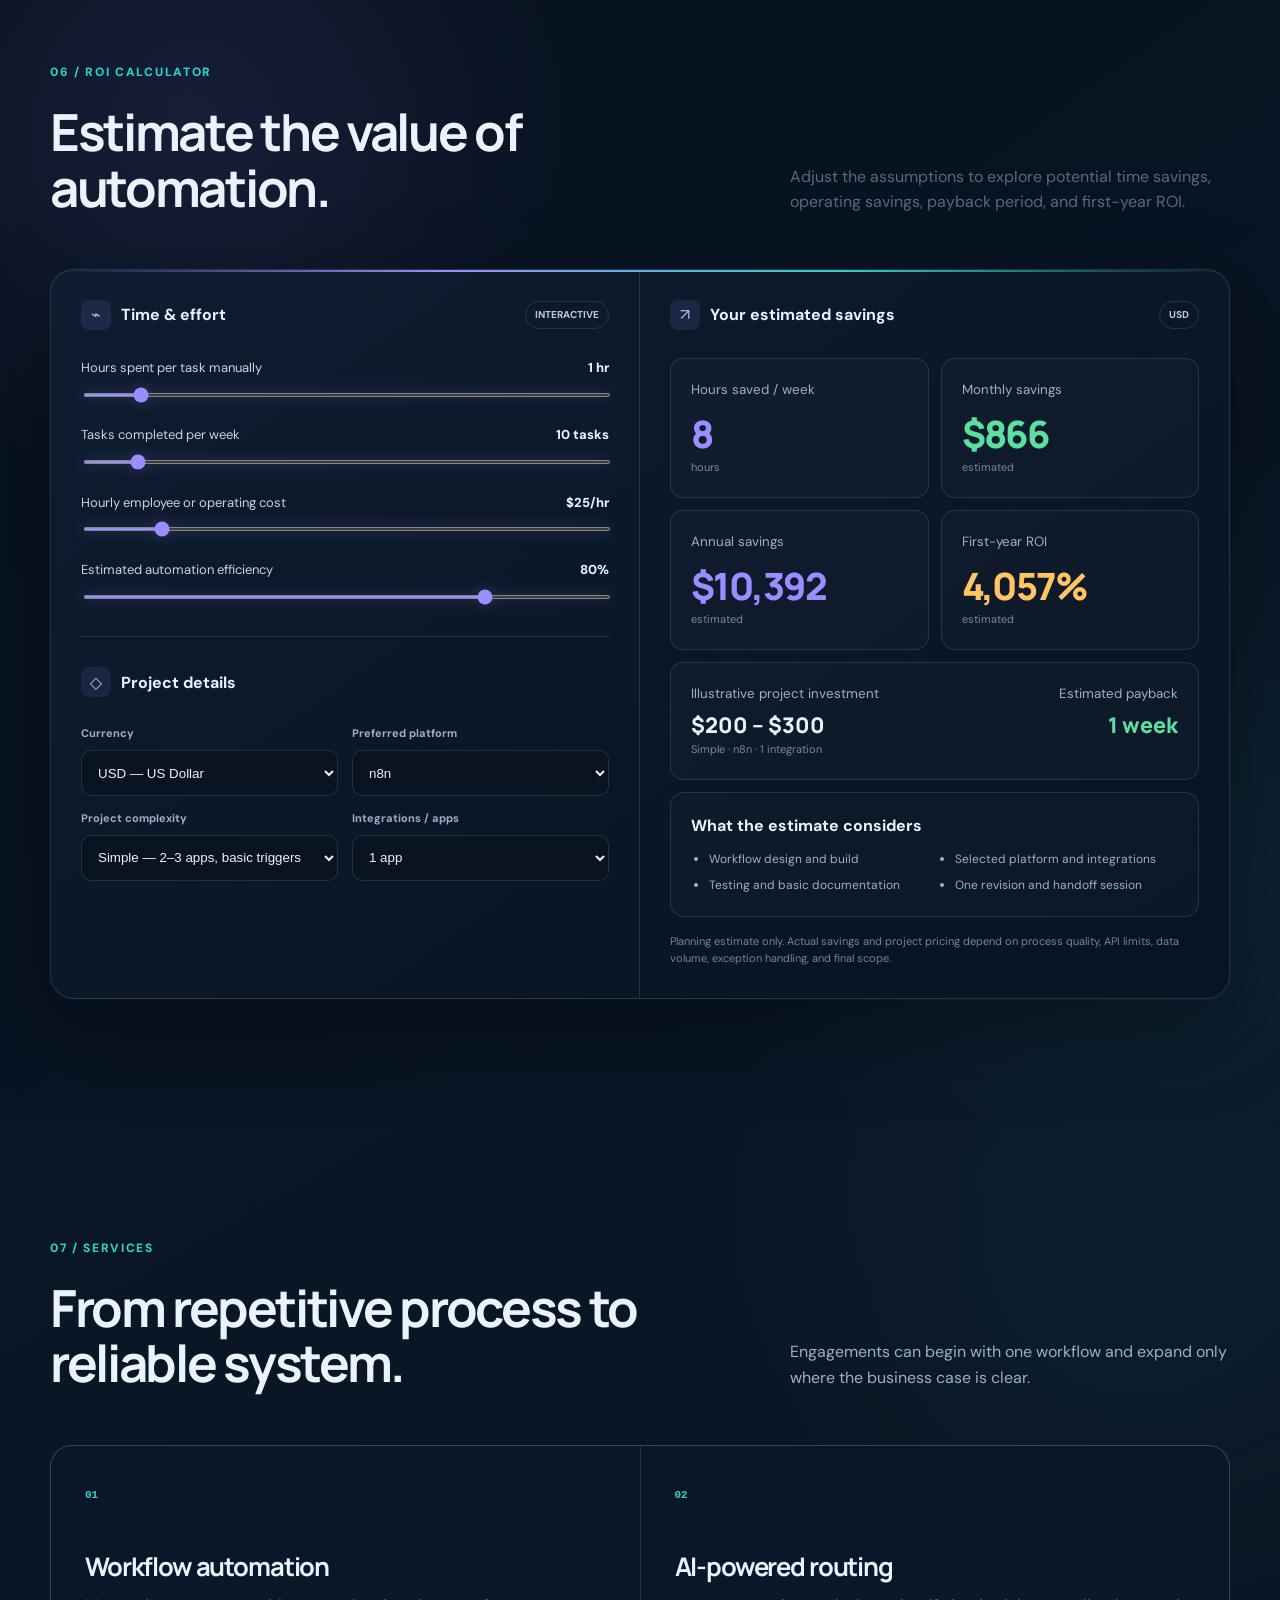
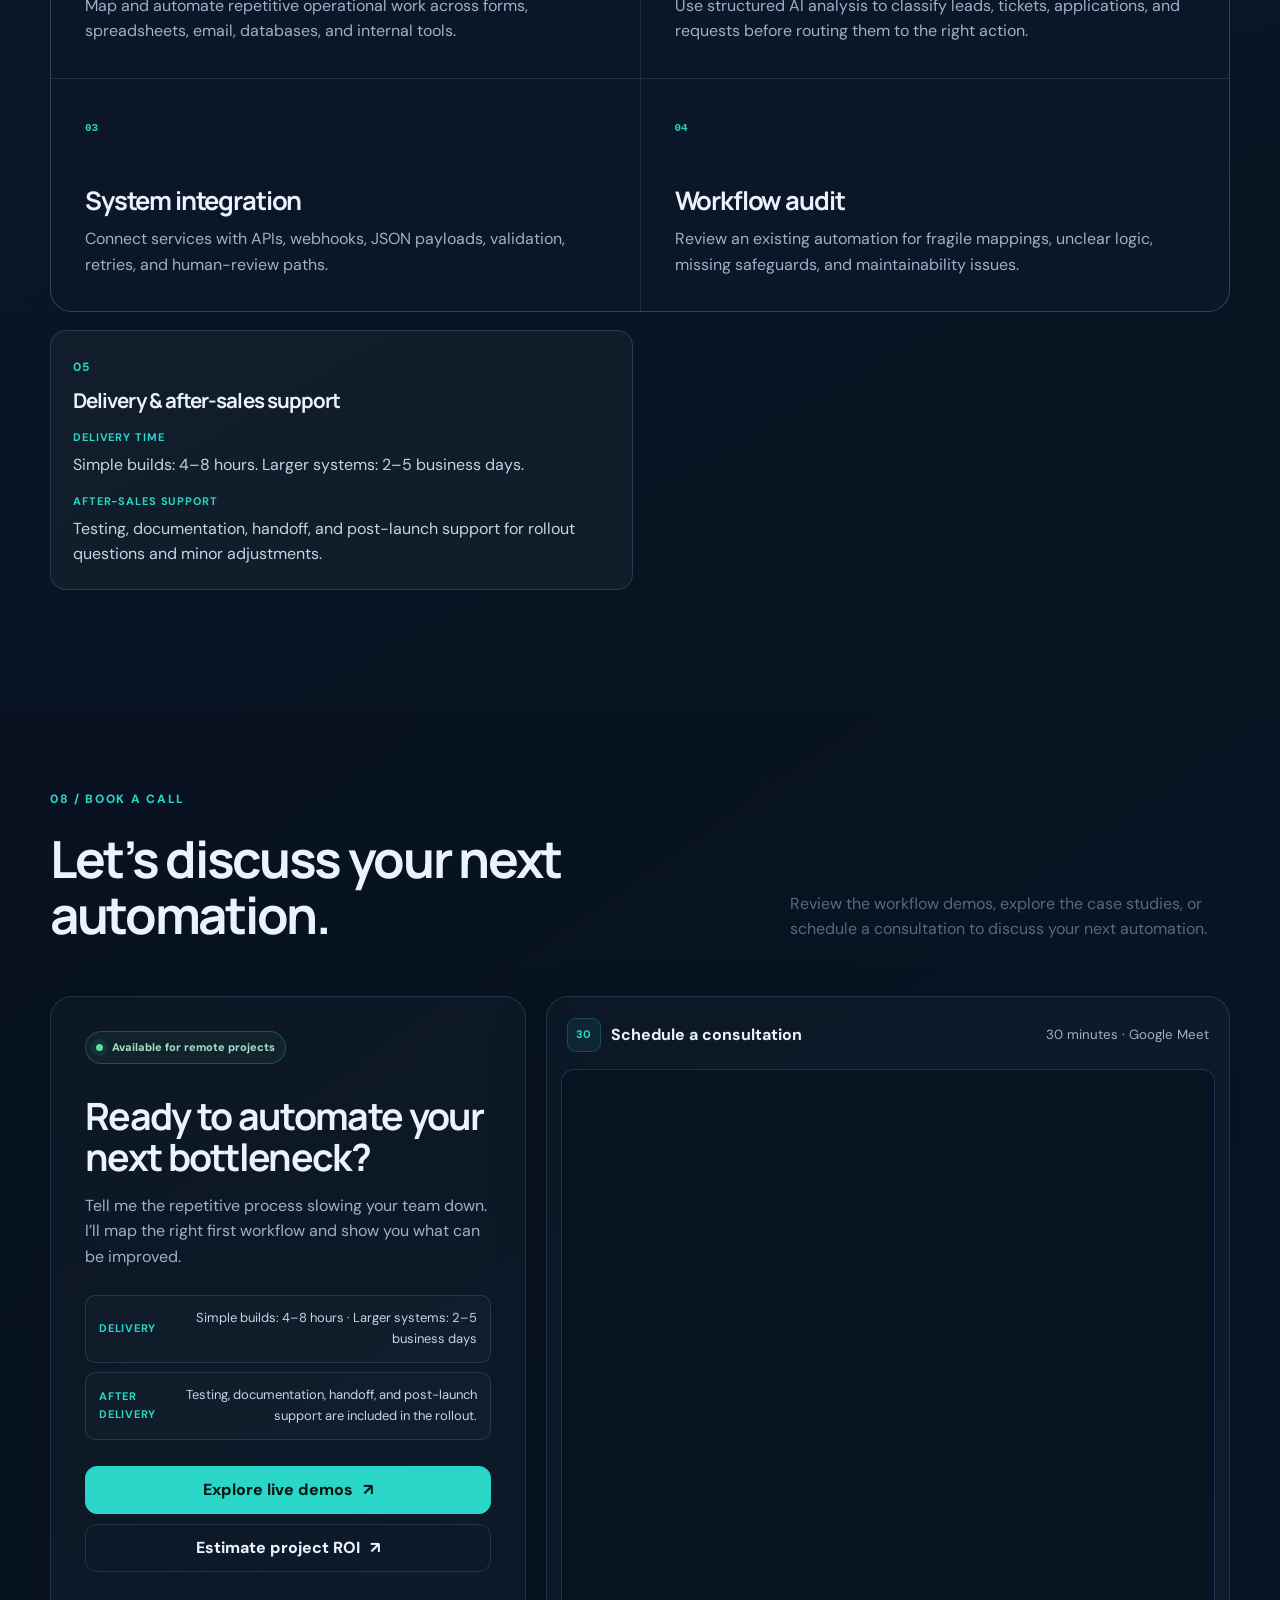
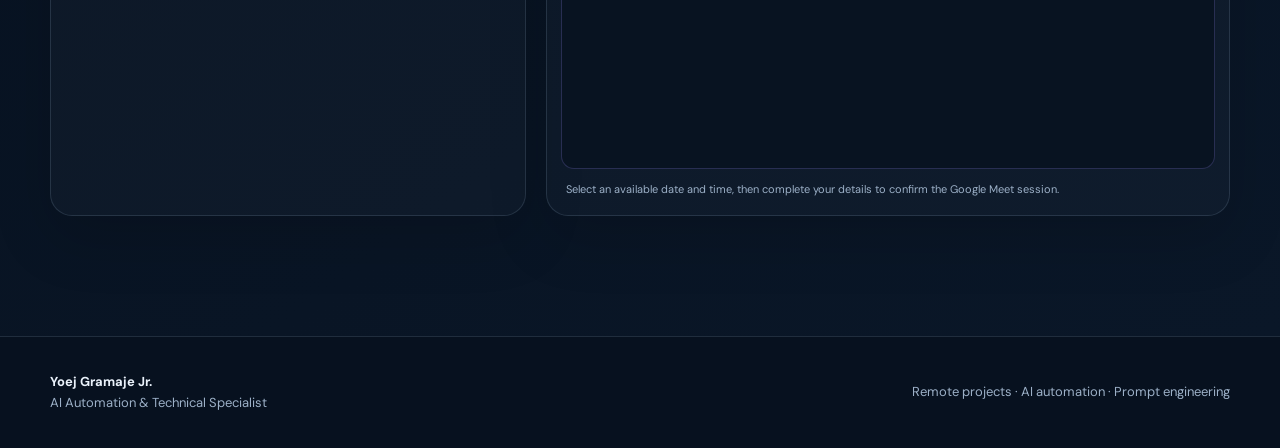
==== commit c138ca96: "Improve portfolio hero and add featured work" ====
--- a/index.html
+++ b/index.html
@@ -12,8 +12,8 @@
     <link rel="preconnect" href="https://fonts.googleapis.com" />
     <link rel="preconnect" href="https://fonts.gstatic.com" crossorigin />
     <link href="https://fonts.googleapis.com/css2?family=DM+Sans:wght@400;500;600;700&family=Manrope:wght@500;600;700;800&display=swap" rel="stylesheet" />
-    <link rel="stylesheet" href="styles.css?v=14" />
-    <script src="script.js?v=17" defer></script>
+    <link rel="stylesheet" href="styles.css?v=15" />
+    <script src="script.js?v=18" defer></script>
   </head>
   <body>
     <a class="skip-link" href="#main">Skip to content</a>
@@ -28,6 +28,7 @@
         </button>
         <div class="nav-links" id="nav-links">
           <a href="#top">Home</a>
+          <a href="#featured">Featured</a>
           <a href="#about">About Me</a>
           <a href="#skills">Skills</a>
                     <a href="#projects">Projects</a>
@@ -41,13 +42,18 @@
       <section class="hero" id="top">
         <div class="shell hero-grid">
           <div class="hero-copy reveal">
-            <p class="eyebrow"><span class="status-dot"></span>AI Automation &amp; Technical Specialist</p>
-            <h1>Yoej Gramaje Jr.</h1>
-                  <p class="hero-role">I turn repetitive business tasks into reliable AI systems that save time and move teams faster.</p>
-                        <p class="hero-lead">Built with n8n, Make.com, Zapier, GoHighLevel, APIs, and Claude Code.</p>
+            <p class="eyebrow"><span class="status-dot"></span>Yoej Gramaje Jr. · AI Automation Specialist</p>
+            <h1>AI systems that cut repetitive work and keep your team moving.</h1>
+            <p class="hero-role">From lead routing and support agents to job applications and e-commerce operations.</p>
+            <p class="hero-lead">Built with n8n, Make.com, Zapier, Groq, Supabase, APIs, and human approval where it matters.</p>
             <div class="hero-actions">
-              <a class="button" href="#contact">Get in touch <span aria-hidden="true">↗</span></a>
-              <a class="button button-ghost" href="#projects">Featured projects</a>
+              <a class="button" href="#featured">Explore featured work <span aria-hidden="true">↗</span></a>
+              <a class="button button-ghost" href="#contact">Book a consultation</a>
+            </div>
+            <div class="hero-proof" aria-label="Portfolio highlights">
+              <span><strong>10</strong> completed automation builds</span>
+              <span><strong>Live</strong> interactive demos</span>
+              <span><strong>Tested</strong> APIs, webhooks &amp; approval paths</span>
             </div>
           </div>
 
@@ -60,11 +66,23 @@
         </div>
       </section>
 
+
+      <section class="section featured-section" id="featured">
+        <div class="shell">
+          <div class="section-heading featured-heading">
+            <div><p class="section-kicker">01 / Selected Work</p><h2>Three automation systems worth opening first.</h2></div>
+            <p>Real workflows with screenshots, architecture, safeguards, and interactive demos—not placeholder concepts.</p>
+          </div>
+          <div class="featured-projects-grid" id="featured-projects-grid"></div>
+          <div class="featured-all-link"><a class="button button-ghost" href="#projects">View all 10 completed projects <span aria-hidden="true">↓</span></a></div>
+        </div>
+      </section>
+
       <section class="section expertise-section" id="about">
         <div class="shell">
           <div class="section-heading expertise-heading">
-            <div><p class="section-kicker">01 / About Me</p><h2>I turn repetitive business processes into reliable AI systems.</h2></div>
-            <p>I’m Yoej Gramaje Jr., an AI Automation &amp; Technical Specialist. I design practical workflows, AI agents, and connected business systems for sales, support, appointments, HR, onboarding, and e-commerce. My focus is clear workflow logic, structured AI outputs, API and webhook integrations, data validation, error handling, and human-review paths.</p>
+            <div><p class="section-kicker">02 / About Me</p><h2>I turn repetitive business processes into reliable AI systems.</h2></div>
+            <p>I specialize in turning repetitive processes into practical AI-powered systems. My focus is not just connecting apps—I build workflows with clear logic, structured AI outputs, validation, error handling, API and webhook integrations, and human approval where it matters.</p>
           </div>
           <div class="expertise-ticker" aria-label="Tools and expertise">
             <div class="ticker-track">
@@ -107,7 +125,7 @@
       <section class="section section-dark" id="skills">
         <div class="shell">
           <div class="section-heading">
-            <div><p class="section-kicker">02 / Technical Skills</p><h2>Tools I use to build dependable systems.</h2></div>
+            <div><p class="section-kicker">03 / Technical Skills</p><h2>Tools I use to build dependable systems.</h2></div>
             <p>Focused on automation, AI, business data, and the day-to-day platforms teams already use.</p>
           </div>
           <div class="technical-grid">
@@ -121,7 +139,7 @@
       <section class="section" id="projects">
         <div class="shell">
           <div class="section-heading project-heading">
-            <div><p class="section-kicker">03 / Verified builds</p><h2>Completed automation projects.</h2></div>
+            <div><p class="section-kicker">04 / All Projects</p><h2>Completed automation projects.</h2></div>
             <p>Filter by platform, inspect the architecture, then open the real workflow screenshots and demos.</p>
           </div>
           <div class="filter-bar" role="group" aria-label="Filter projects by platform">
@@ -134,10 +152,34 @@
         </div>
       </section>
 
+
+      <section class="section how-section" id="process">
+        <div class="shell">
+          <div class="section-heading">
+            <div><p class="section-kicker">05 / How I Work</p><h2>From messy manual process to a tested automation.</h2></div>
+            <p>I keep the build understandable, testable, and easy to hand off—especially when AI is making routing or classification decisions.</p>
+          </div>
+          <div class="process-grid">
+            <article class="process-card reveal"><span>01</span><h3>Understand</h3><p>Map the current process, bottlenecks, inputs, exceptions, and the outcome the workflow should produce.</p></article>
+            <article class="process-card reveal"><span>02</span><h3>Design</h3><p>Choose the right tools, data structure, AI role, routing logic, and where human approval is required.</p></article>
+            <article class="process-card reveal"><span>03</span><h3>Build</h3><p>Connect APIs, webhooks, apps, databases, prompts, and structured outputs into one maintainable workflow.</p></article>
+            <article class="process-card reveal"><span>04</span><h3>Test</h3><p>Run normal, edge-case, duplicate, failure, and escalation scenarios before calling the workflow complete.</p></article>
+            <article class="process-card reveal"><span>05</span><h3>Deploy &amp; Support</h3><p>Document the system, hand it over clearly, and support rollout questions and minor post-launch adjustments.</p></article>
+          </div>
+          <div class="reliability-strip reveal">
+            <span>✓ Structured AI outputs</span>
+            <span>✓ Validation &amp; fallback logic</span>
+            <span>✓ Human-in-the-loop paths</span>
+            <span>✓ API &amp; webhook testing</span>
+            <span>✓ Documentation &amp; handoff</span>
+          </div>
+        </div>
+      </section>
+
       <section class="section roi-section" id="calculator">
         <div class="shell">
           <div class="section-heading">
-            <div><p class="section-kicker">04 / ROI Calculator</p><h2>Estimate the value of automation.</h2></div>
+            <div><p class="section-kicker">06 / ROI Calculator</p><h2>Estimate the value of automation.</h2></div>
             <p>Adjust the assumptions to explore potential time savings, operating savings, payback period, and first-year ROI.</p>
           </div>
 
@@ -187,7 +229,7 @@
       <section class="section section-dark" id="services">
         <div class="shell">
           <div class="section-heading">
-            <div><p class="section-kicker">05 / Services</p><h2>From repetitive process to reliable system.</h2></div>
+            <div><p class="section-kicker">07 / Services</p><h2>From repetitive process to reliable system.</h2></div>
             <p>Engagements can begin with one workflow and expand only where the business case is clear.</p>
           </div>
           <div class="services-grid">
@@ -205,7 +247,7 @@
       <section class="section contact-section" id="contact">
         <div class="shell">
           <div class="section-heading booking-heading">
-            <div><p class="section-kicker">06 / Book a Call</p><h2>Let’s discuss your next automation.</h2></div>
+            <div><p class="section-kicker">08 / Book a Call</p><h2>Let’s discuss your next automation.</h2></div>
             <p>Review the workflow demos, explore the case studies, or schedule a consultation to discuss your next automation.</p>
           </div>
           <div class="booking-grid">
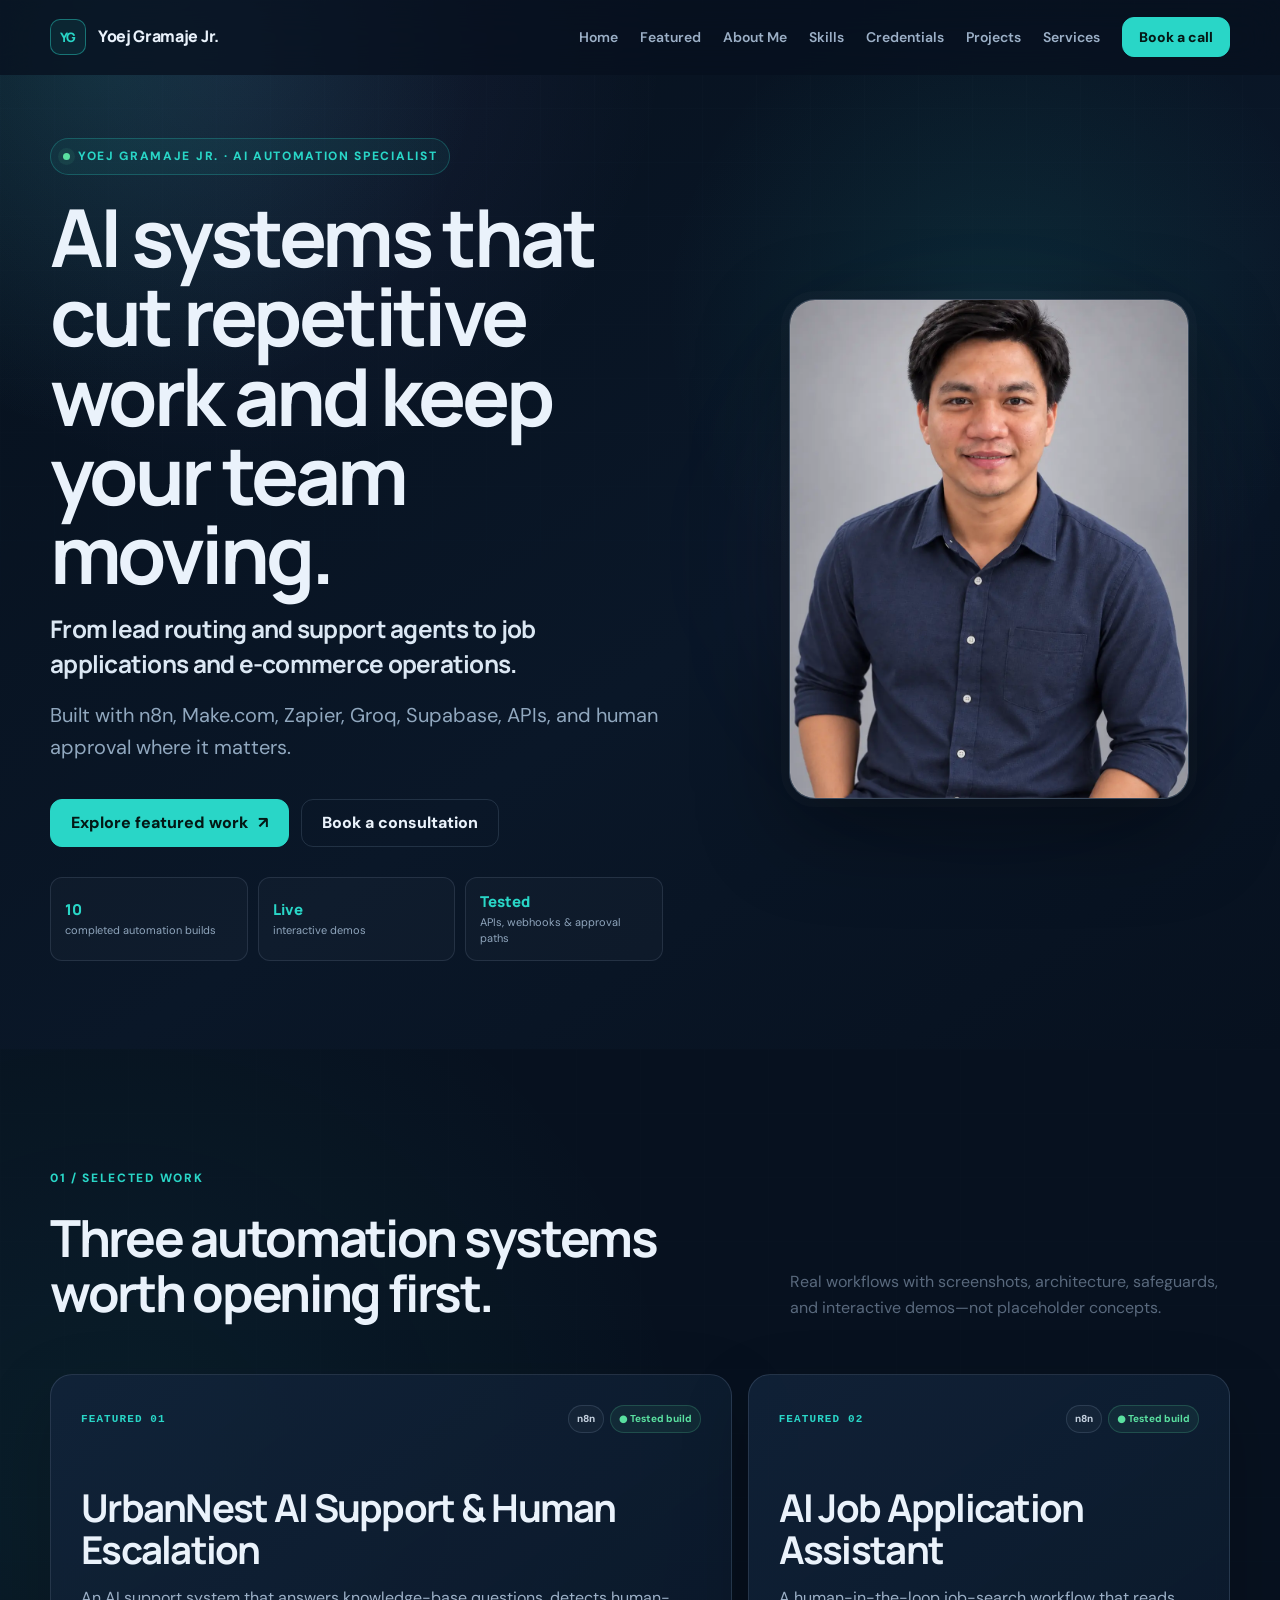
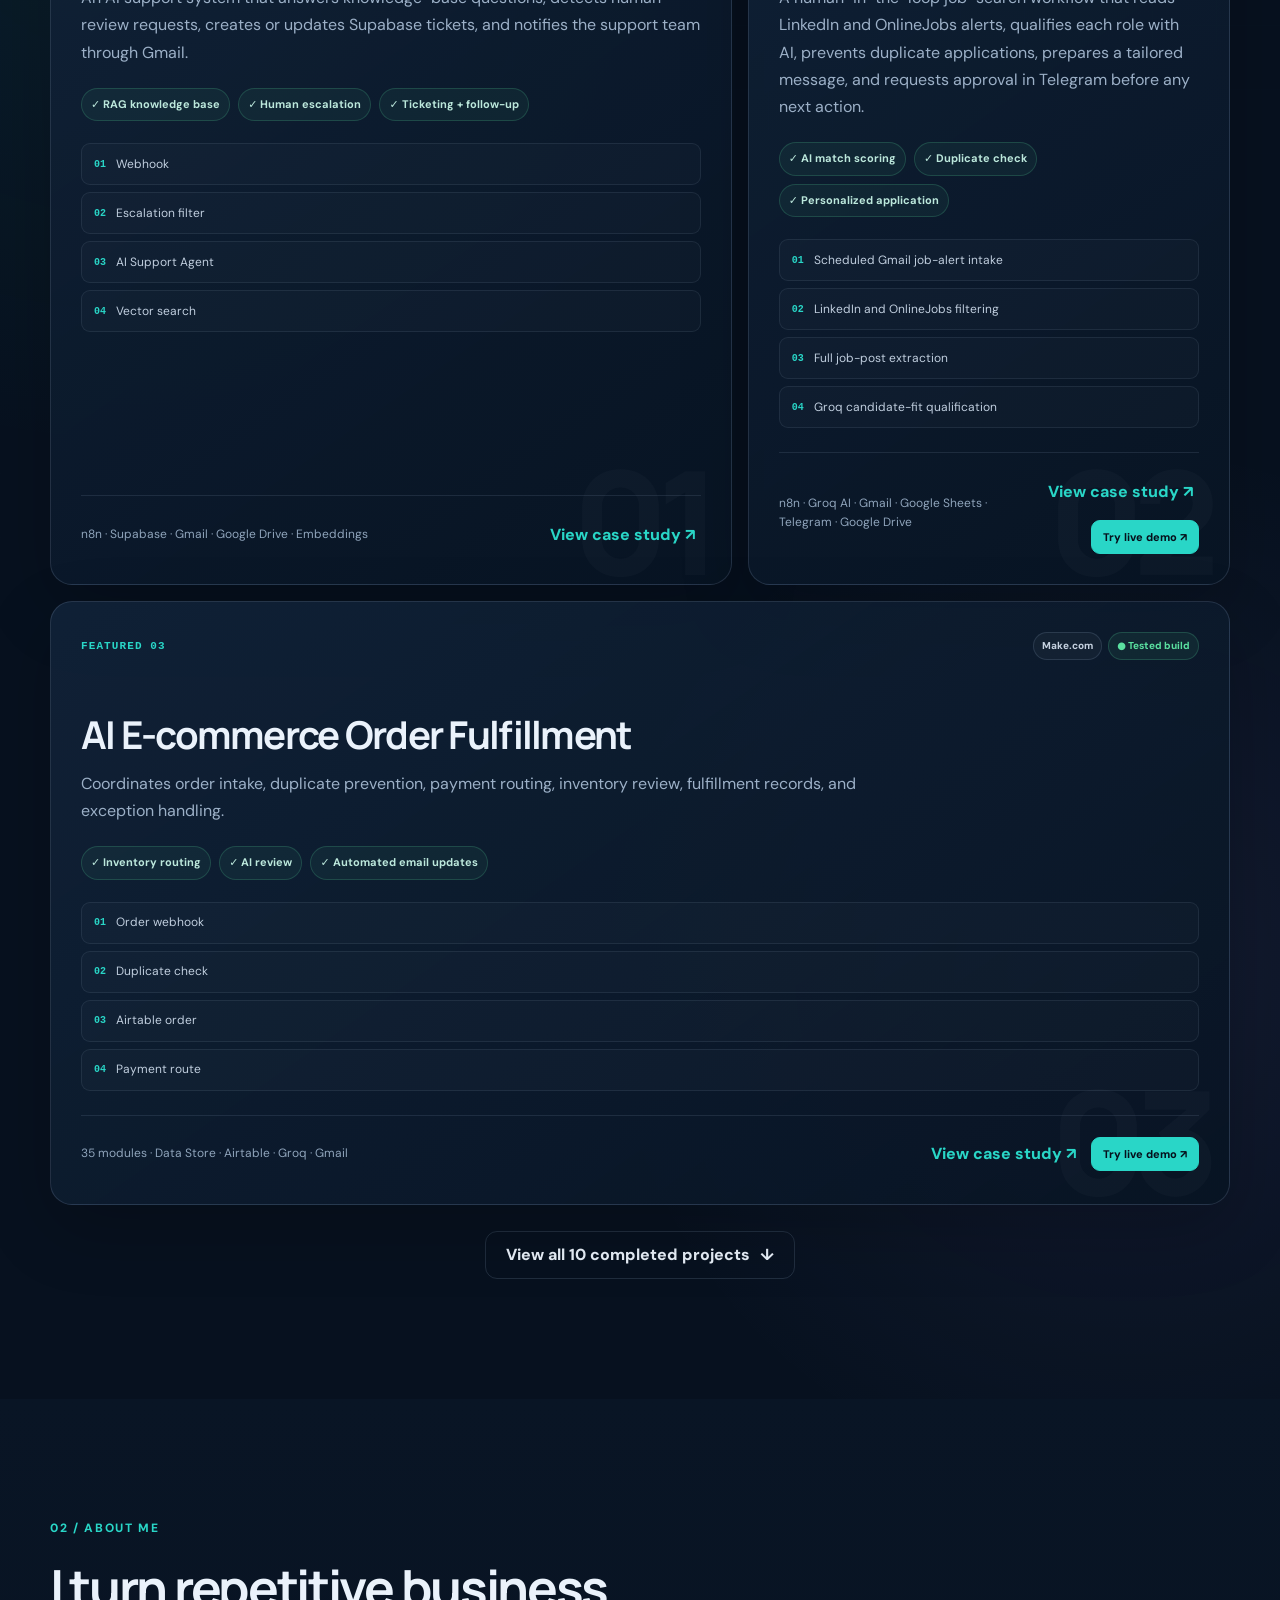
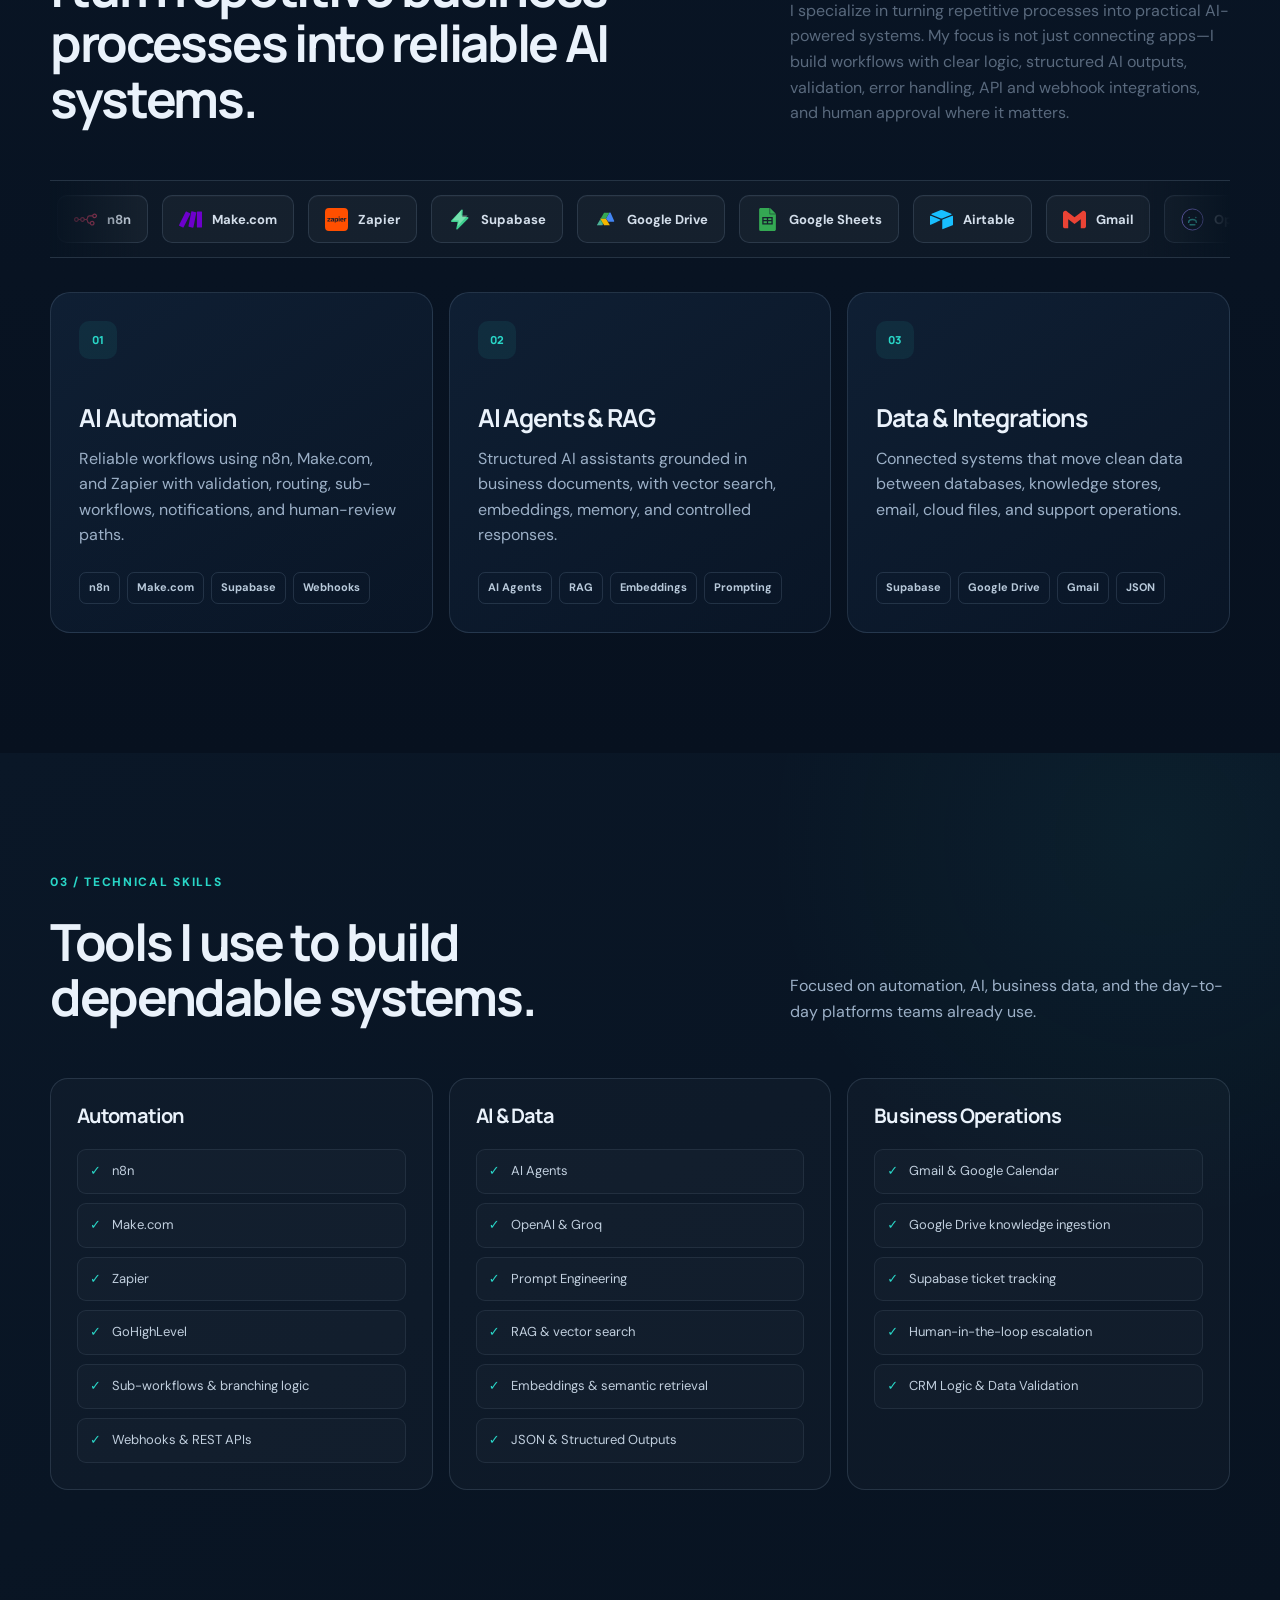
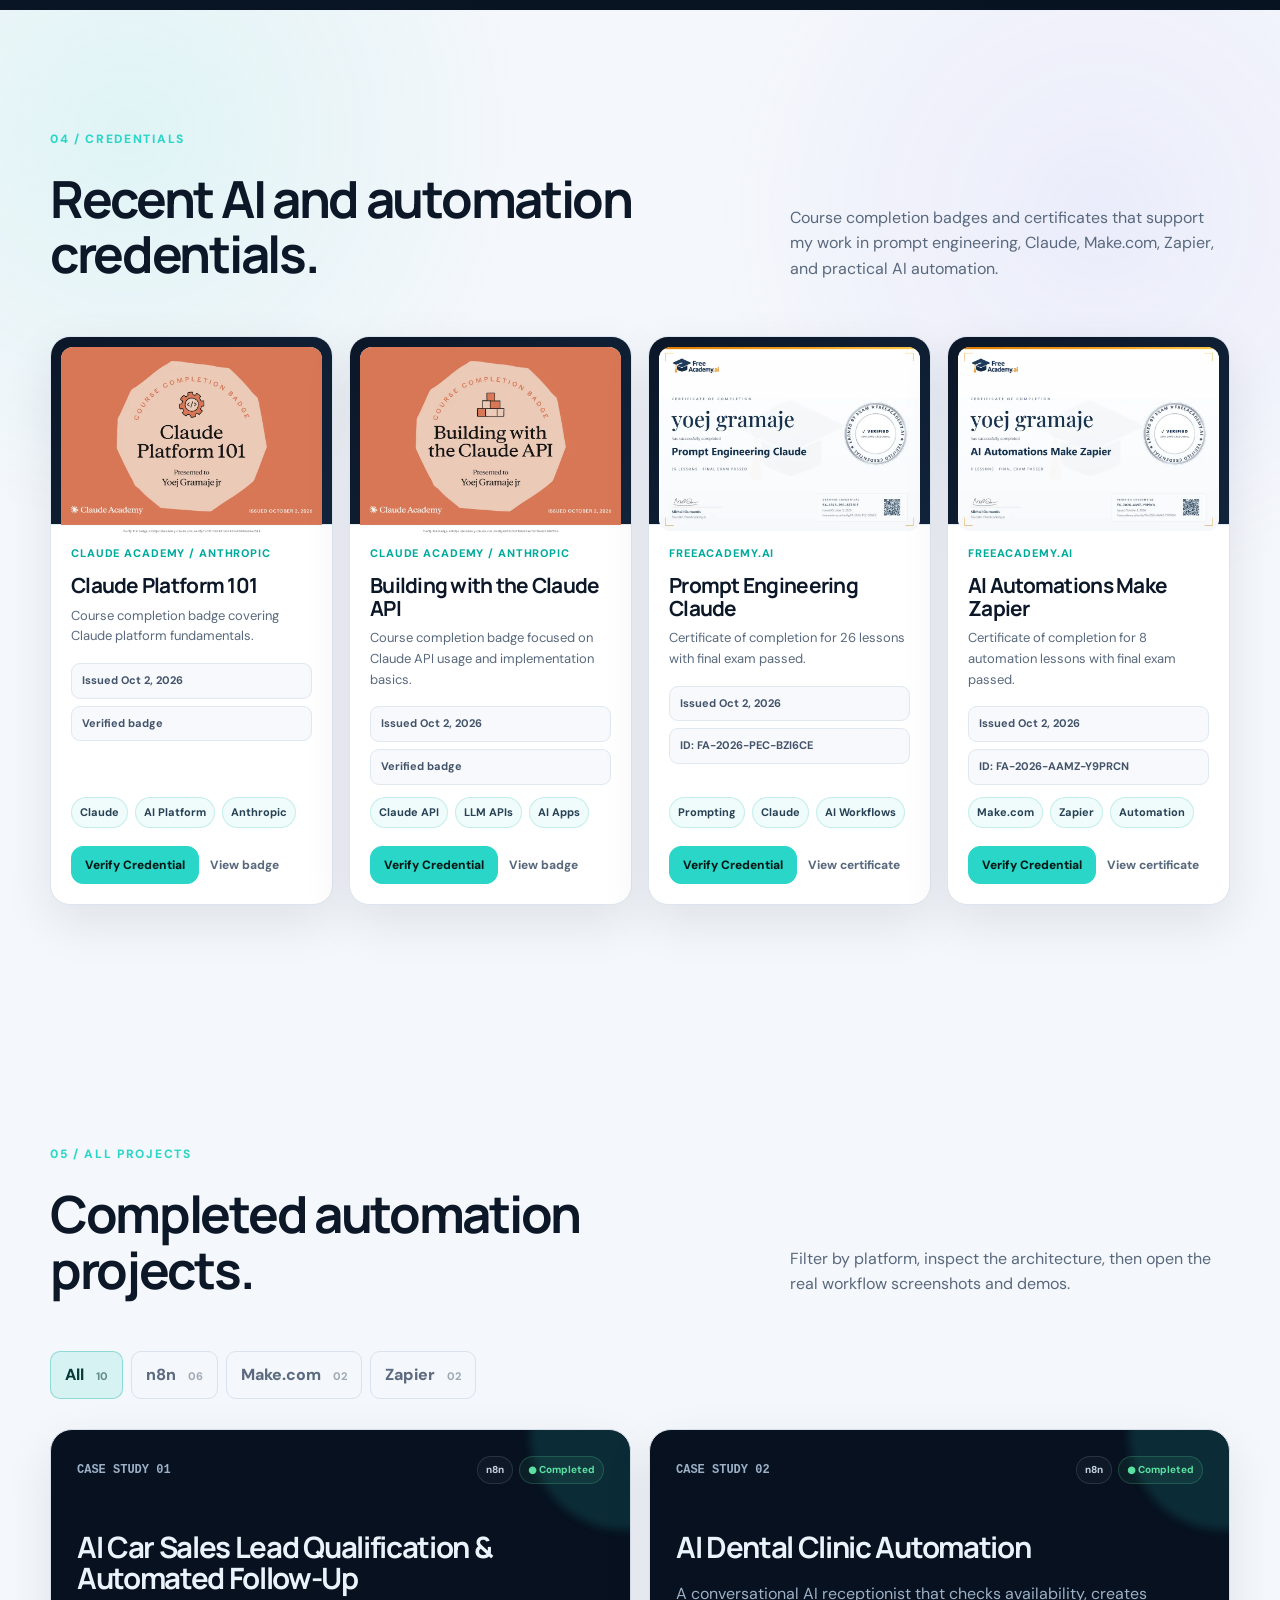
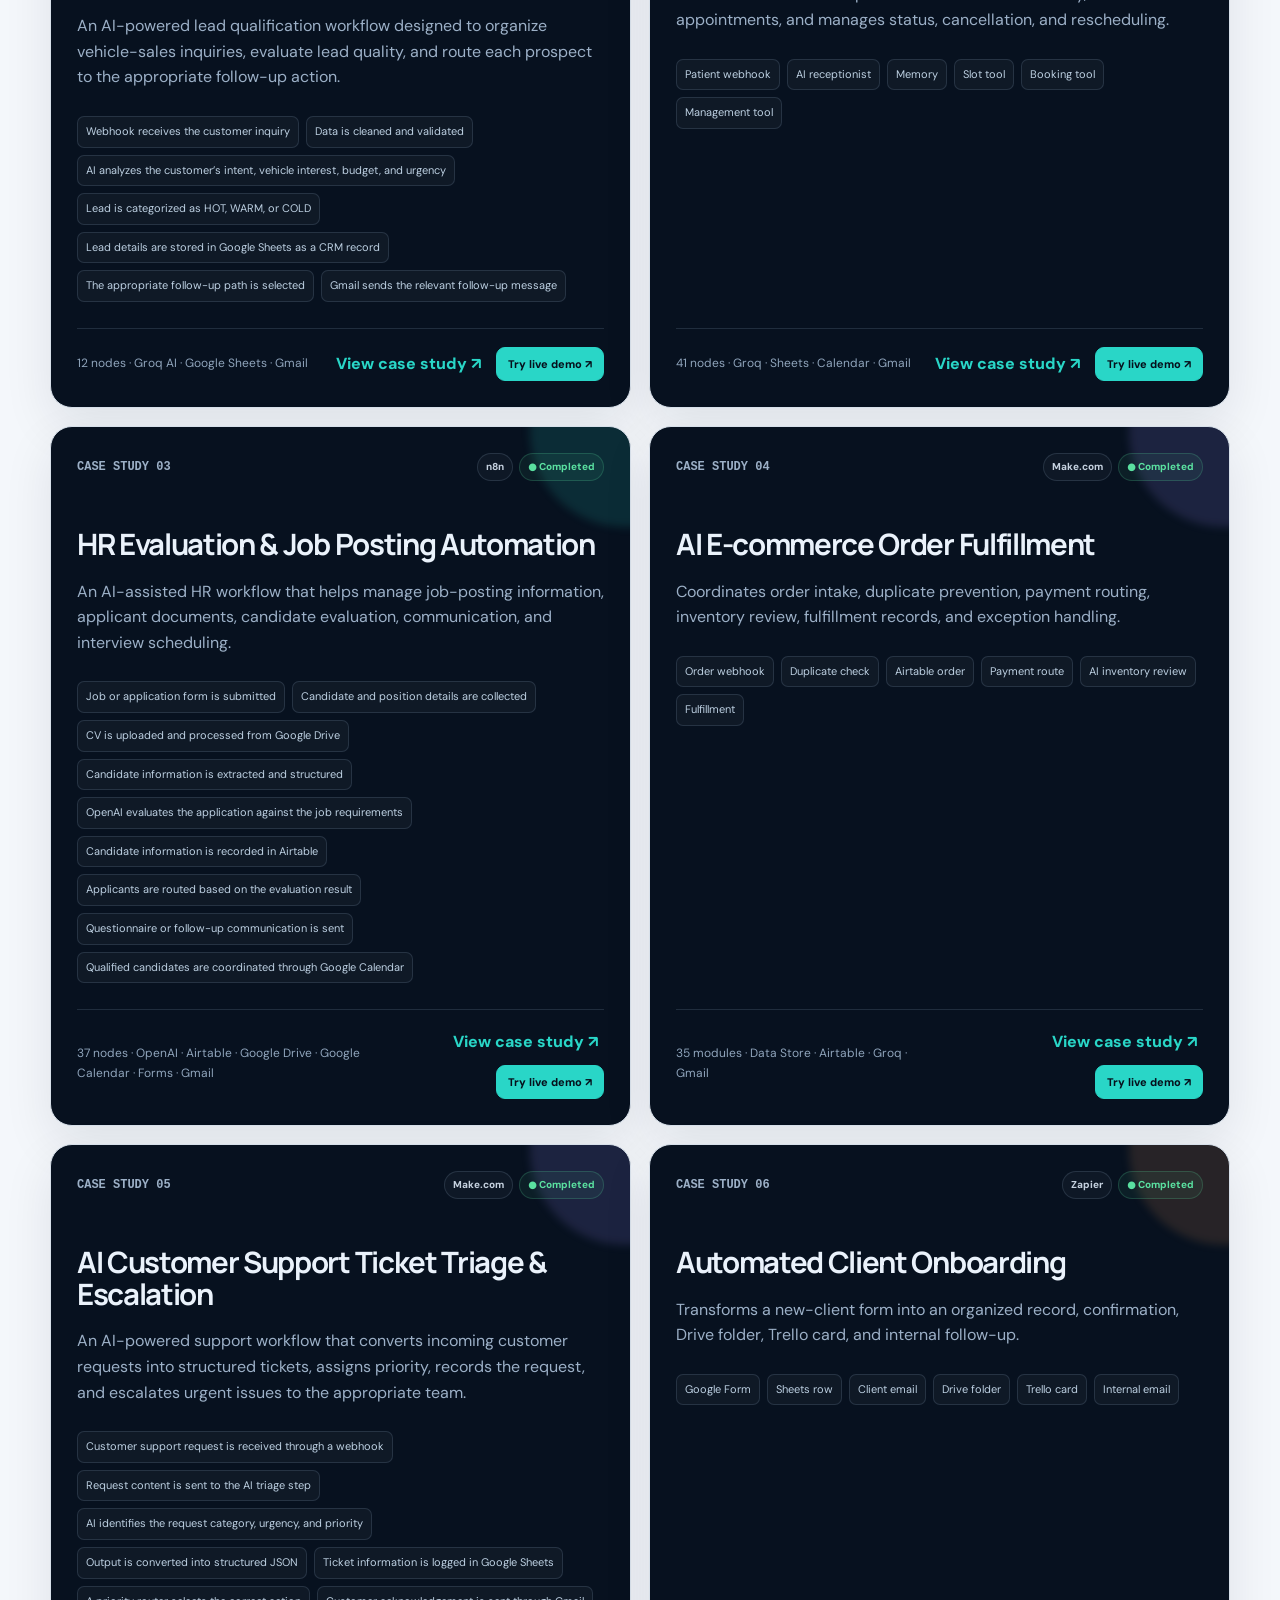
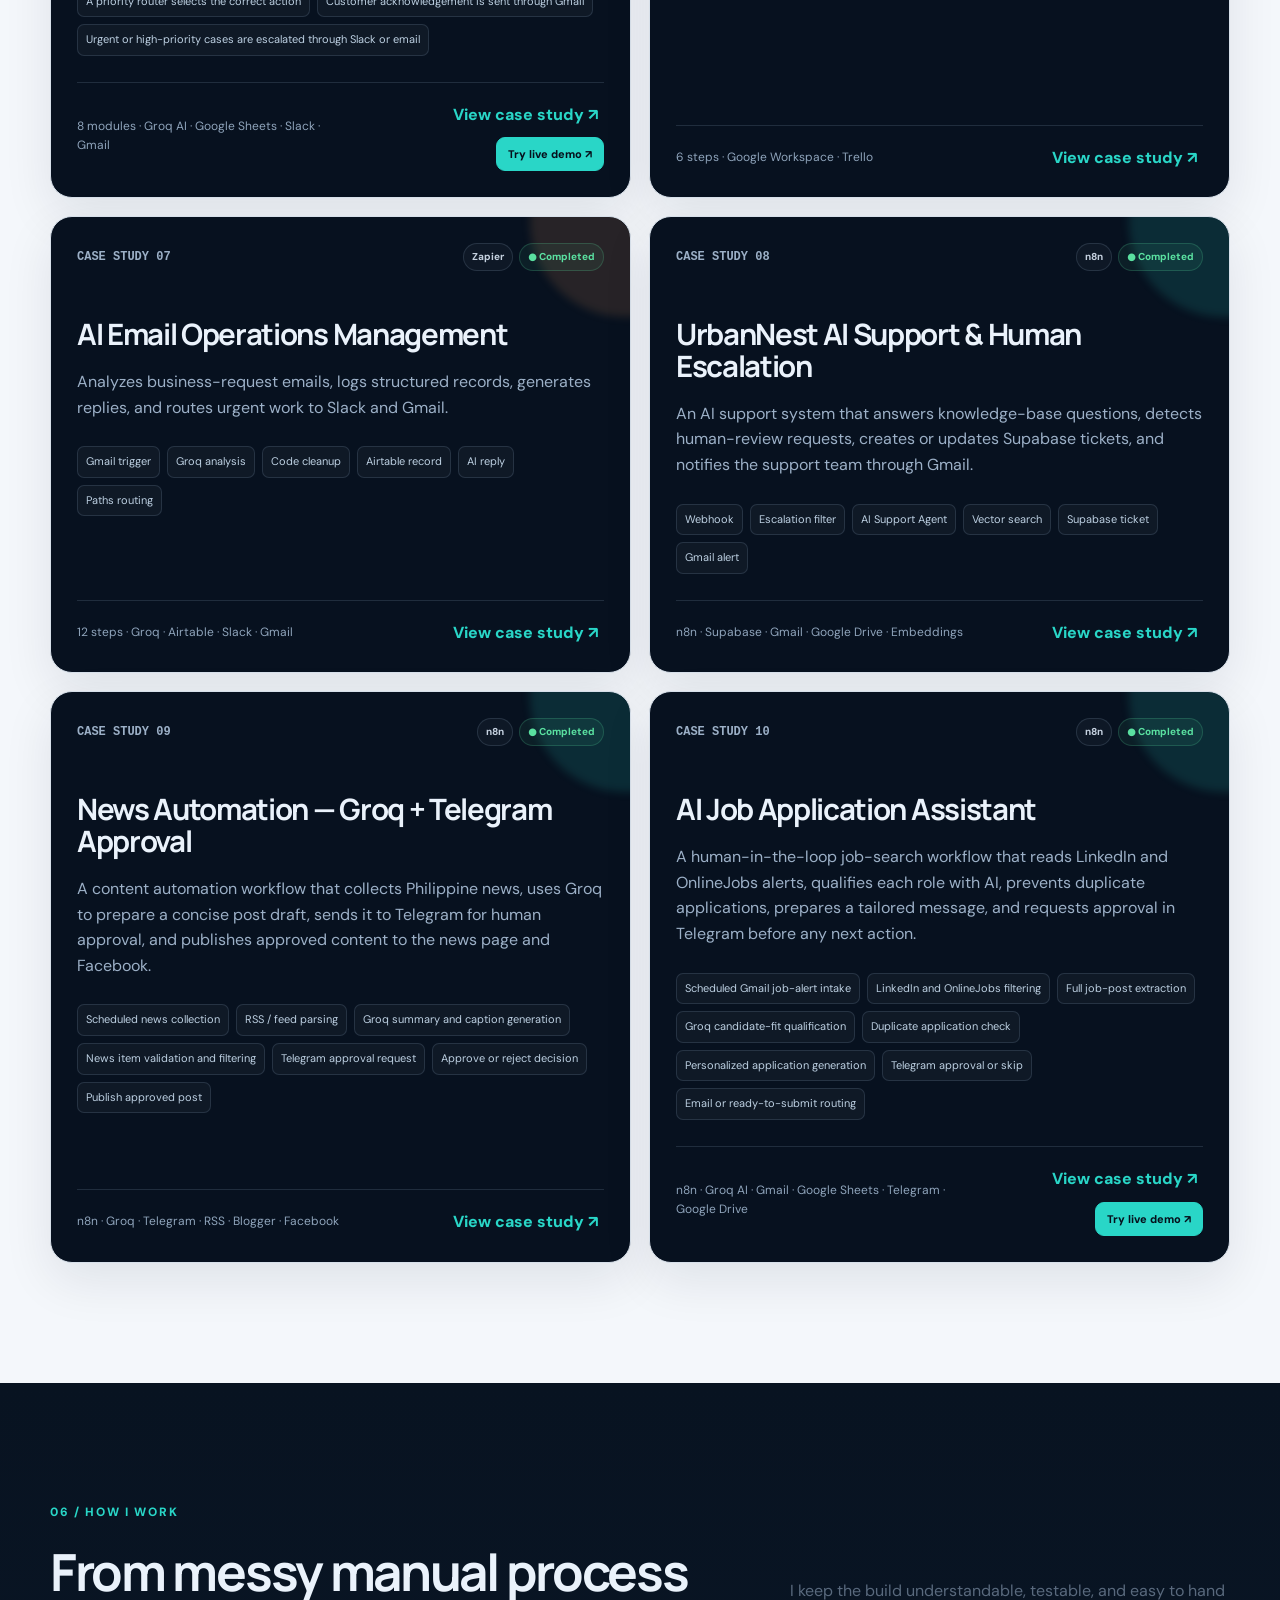
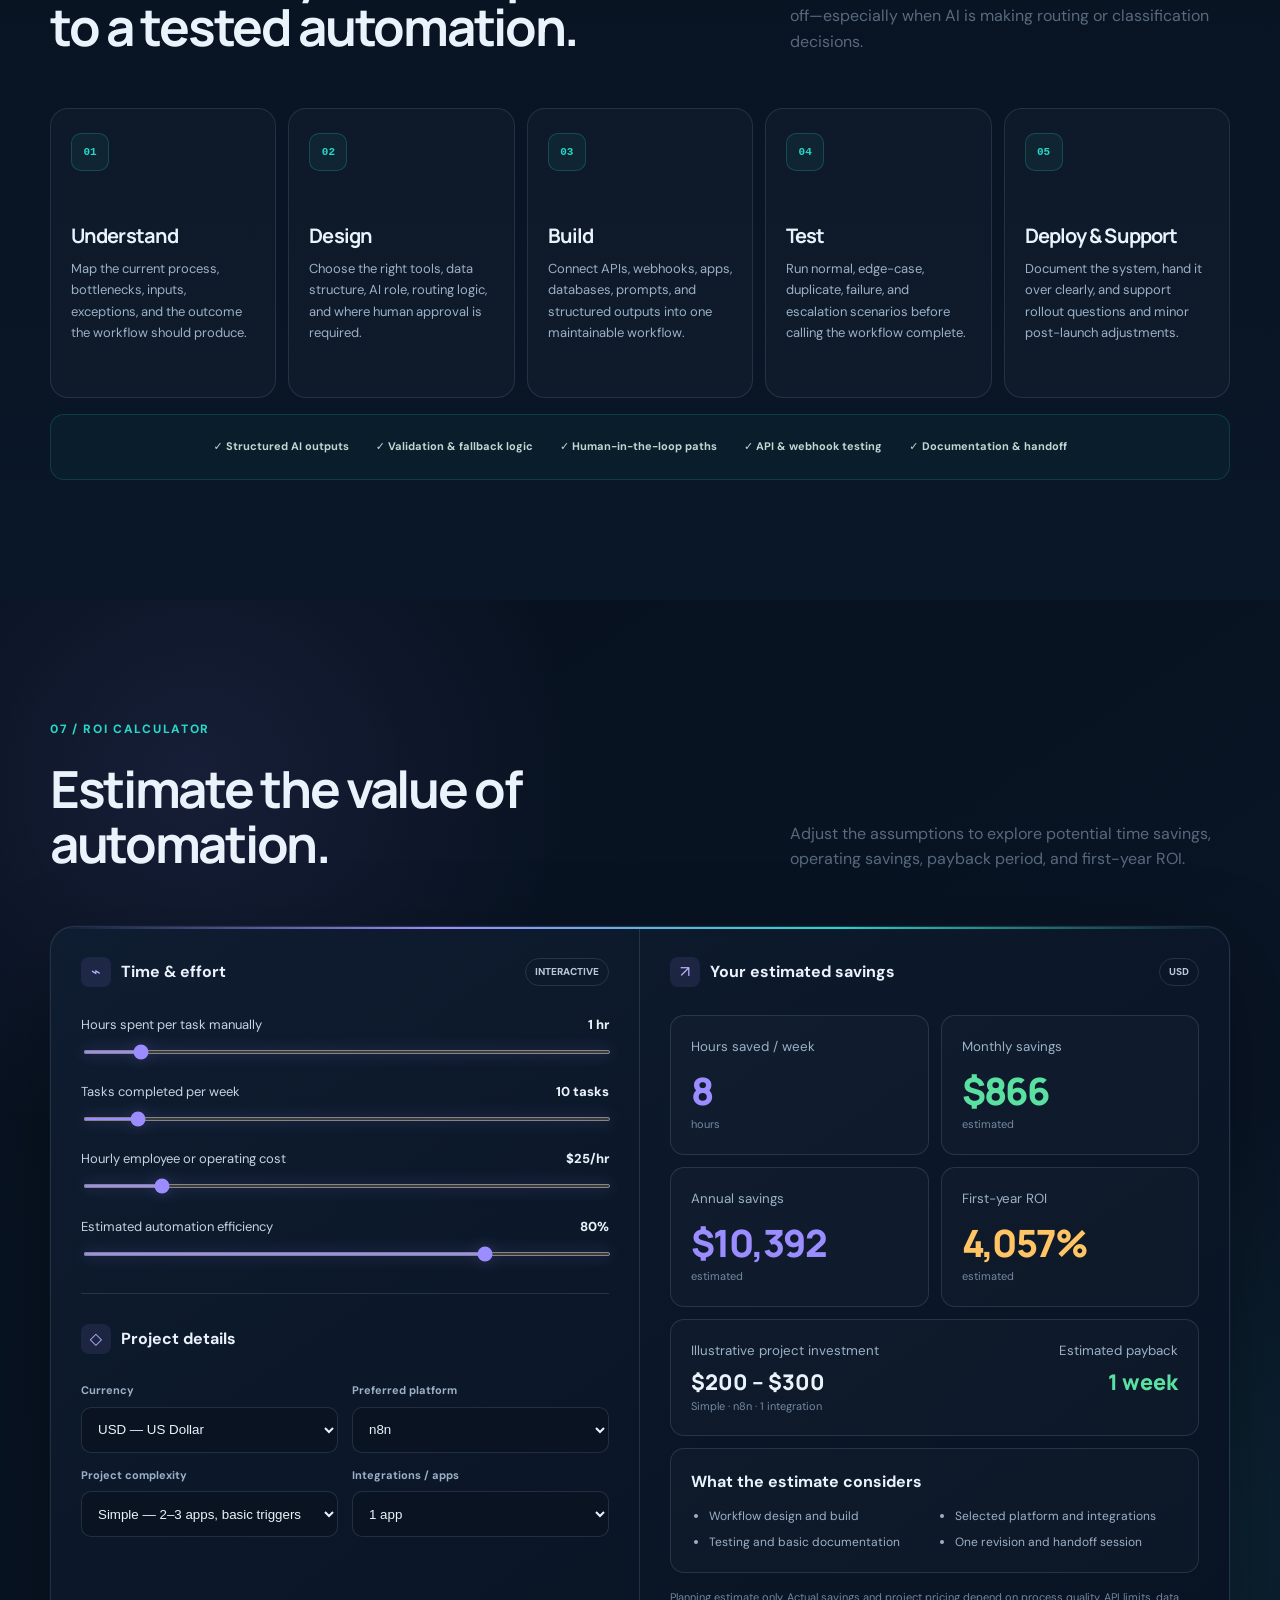
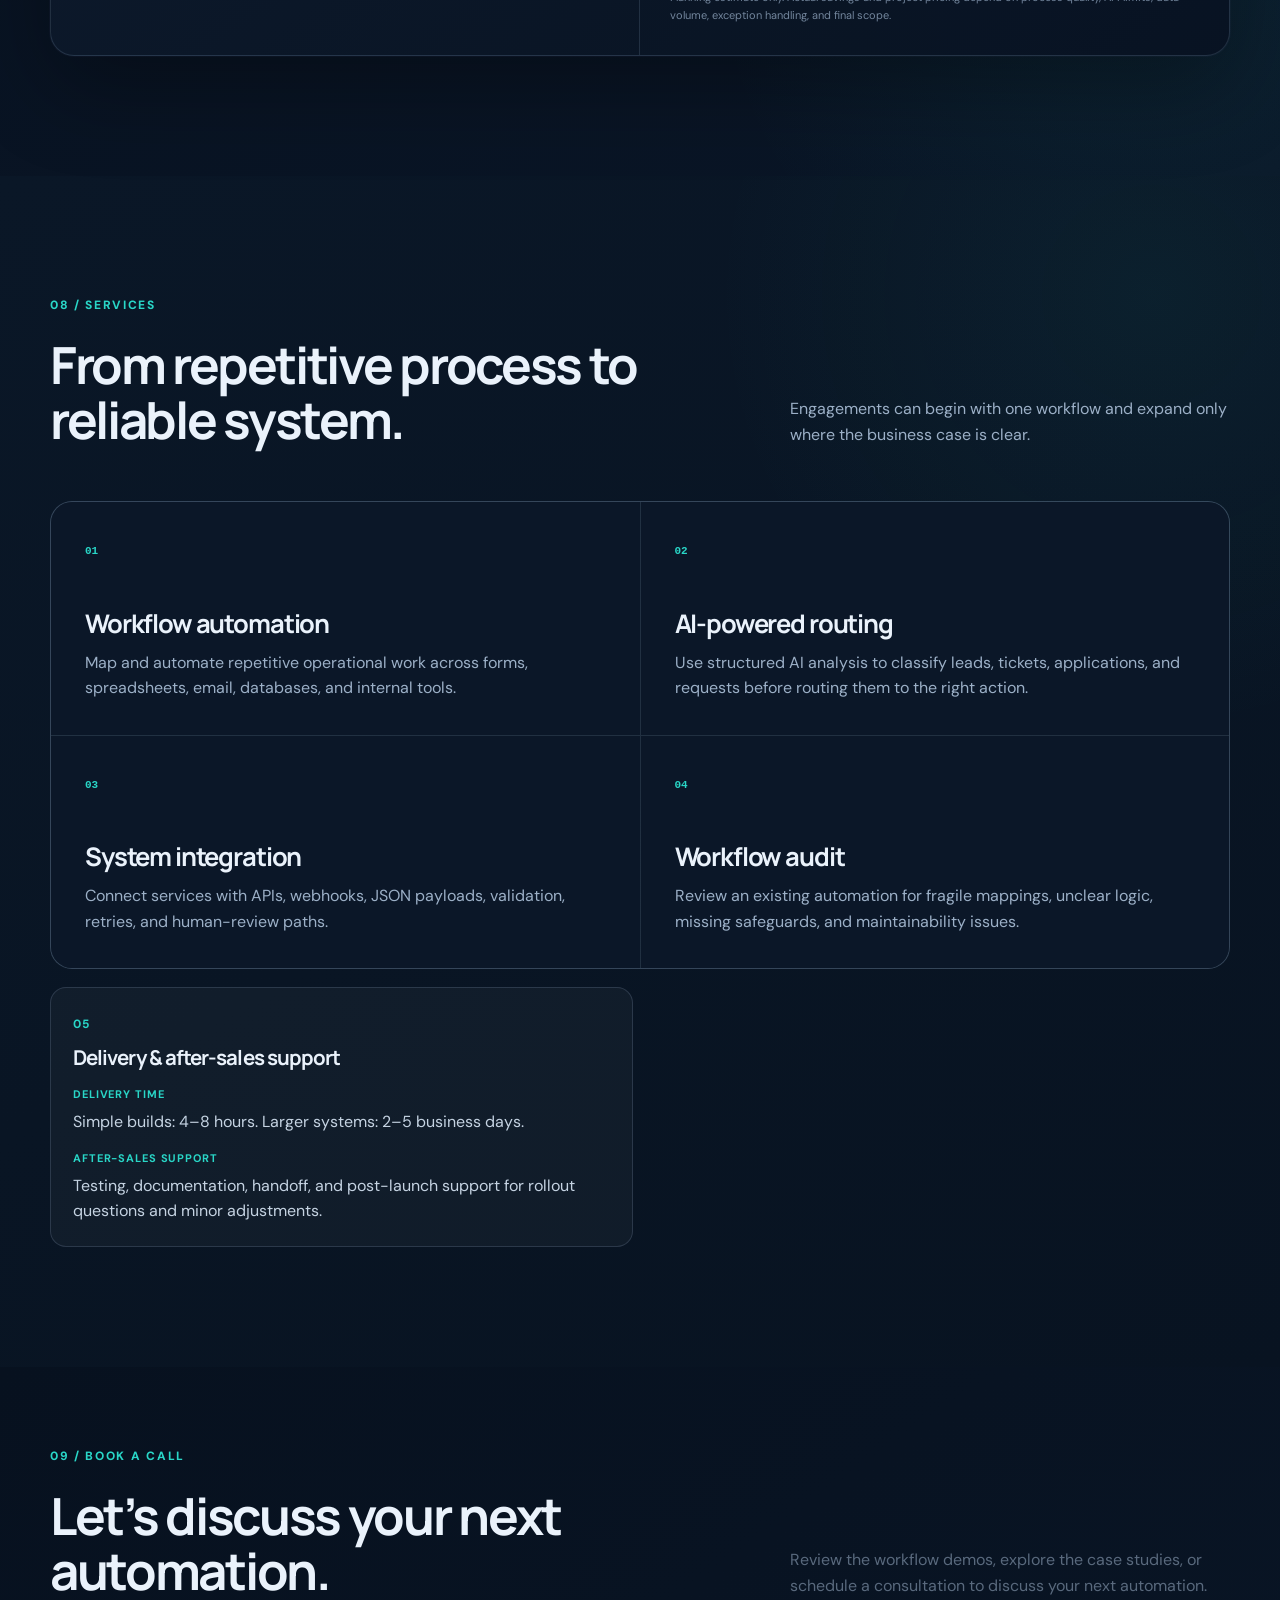
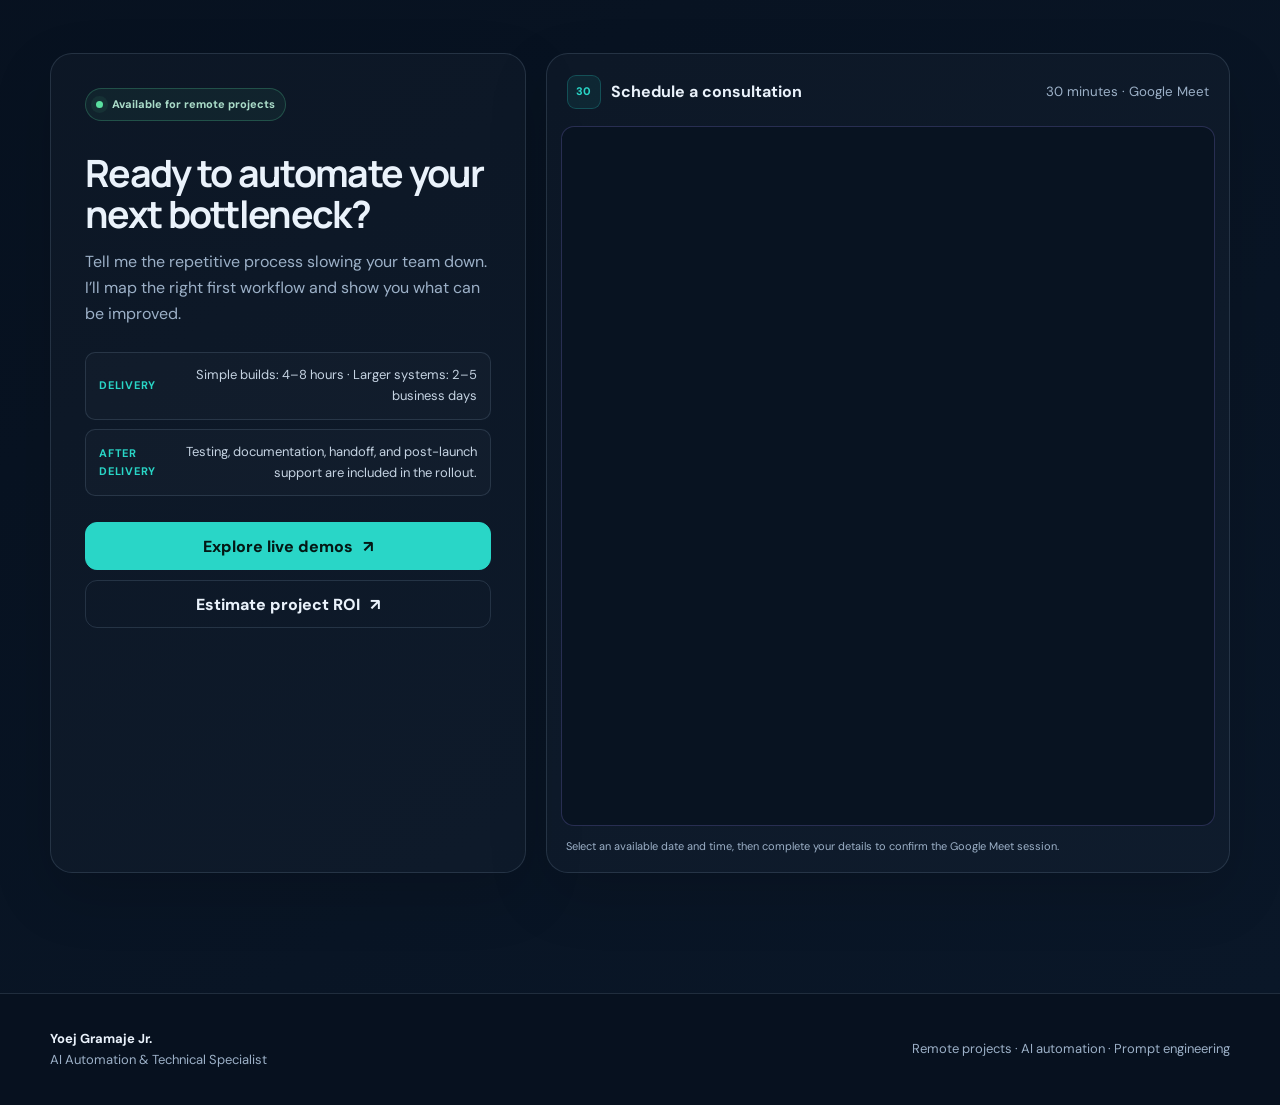
==== commit 1ac50467: "Add AI credentials section" ====
--- a/index.html
+++ b/index.html
@@ -3,7 +3,7 @@
   <head>
     <meta charset="UTF-8" />
     <meta name="viewport" content="width=device-width, initial-scale=1.0" />
-    <meta name="description" content="AI automation portfolio of Yoej Gramaje Jr.—verified n8n, Make.com, and Zapier systems." />
+    <meta name="description" content="AI automation portfolio of Yoej Gramaje Jr.—verified n8n, Make.com, Zapier, and Claude automation systems." />
     <meta name="theme-color" content="#07111f" />
     <meta property="og:title" content="Yoej Gramaje Jr. — AI Automation Portfolio" />
     <meta property="og:description" content="Practical AI-powered automations built with n8n, Make.com, and Zapier." />
@@ -12,7 +12,7 @@
     <link rel="preconnect" href="https://fonts.googleapis.com" />
     <link rel="preconnect" href="https://fonts.gstatic.com" crossorigin />
     <link href="https://fonts.googleapis.com/css2?family=DM+Sans:wght@400;500;600;700&family=Manrope:wght@500;600;700;800&display=swap" rel="stylesheet" />
-    <link rel="stylesheet" href="styles.css?v=15" />
+    <link rel="stylesheet" href="styles.css?v=16" />
     <script src="script.js?v=18" defer></script>
   </head>
   <body>
@@ -31,7 +31,8 @@
           <a href="#featured">Featured</a>
           <a href="#about">About Me</a>
           <a href="#skills">Skills</a>
-                    <a href="#projects">Projects</a>
+          <a href="#credentials">Credentials</a>
+          <a href="#projects">Projects</a>
           <a href="#services">Services</a>
           <a class="button button-small" href="#contact">Book a call</a>
         </div>
@@ -95,7 +96,7 @@
                 <span><img src="assets/brands/googlesheets.svg" alt="" /><strong>Google Sheets</strong></span>
                 <span><img src="assets/brands/airtable.svg" alt="" /><strong>Airtable</strong></span>
                 <span><img src="assets/brands/gmail.svg" alt="" /><strong>Gmail</strong></span>
-                <span><img src="assets/brands/openai.svg" alt="" /><strong>OpenAI</strong></span>
+                <span><img src="assets/brands/ai.svg" alt="" /><strong>OpenAI</strong></span>
                 <span><img src="assets/brands/googlecalendar.svg" alt="" /><strong>Google Calendar</strong></span>
                 <span><img src="assets/brands/trello.svg" alt="" /><strong>Trello</strong></span>
               </div>
@@ -108,7 +109,7 @@
                 <span><img src="assets/brands/googlesheets.svg" alt="" /><strong>Google Sheets</strong></span>
                 <span><img src="assets/brands/airtable.svg" alt="" /><strong>Airtable</strong></span>
                 <span><img src="assets/brands/gmail.svg" alt="" /><strong>Gmail</strong></span>
-                <span><img src="assets/brands/openai.svg" alt="" /><strong>OpenAI</strong></span>
+                <span><img src="assets/brands/ai.svg" alt="" /><strong>OpenAI</strong></span>
                 <span><img src="assets/brands/googlecalendar.svg" alt="" /><strong>Google Calendar</strong></span>
                 <span><img src="assets/brands/trello.svg" alt="" /><strong>Trello</strong></span>
               </div>
@@ -136,10 +137,88 @@
         </div>
       </section>
 
+      <section class="section credentials-section" id="credentials">
+        <div class="shell">
+          <div class="section-heading">
+            <div><p class="section-kicker">04 / Credentials</p><h2>Recent AI and automation credentials.</h2></div>
+            <p>Course completion badges and certificates that support my work in prompt engineering, Claude, Make.com, Zapier, and practical AI automation.</p>
+          </div>
+          <div class="credentials-grid">
+            <article class="credential-card reveal">
+              <a class="credential-preview" href="assets/certificates/claude-platform-101.webp" target="_blank" rel="noopener" aria-label="Open Claude Platform 101 badge preview">
+                <img src="assets/certificates/claude-platform-101.webp" alt="Claude Platform 101 course completion badge" loading="lazy" />
+              </a>
+              <div class="credential-body">
+                <span class="credential-issuer">Claude Academy / Anthropic</span>
+                <h3>Claude Platform 101</h3>
+                <p>Course completion badge covering Claude platform fundamentals.</p>
+                <div class="credential-meta"><span>Issued Oct 2, 2026</span><span>Verified badge</span></div>
+                <div class="credential-tags"><b>Claude</b><b>AI Platform</b><b>Anthropic</b></div>
+                <div class="credential-actions">
+                  <a class="button button-small" href="https://academy.claude.com/verify/1cdf213928d1ab3823a16b0da94ec508" target="_blank" rel="noopener">Verify Credential</a>
+                  <a class="credential-link" href="assets/certificates/claude-platform-101.webp" target="_blank" rel="noopener">View badge</a>
+                </div>
+              </div>
+            </article>
+
+            <article class="credential-card reveal">
+              <a class="credential-preview" href="assets/certificates/building-with-the-claude-api.webp" target="_blank" rel="noopener" aria-label="Open Building with the Claude API badge preview">
+                <img src="assets/certificates/building-with-the-claude-api.webp" alt="Building with the Claude API course completion badge" loading="lazy" />
+              </a>
+              <div class="credential-body">
+                <span class="credential-issuer">Claude Academy / Anthropic</span>
+                <h3>Building with the Claude API</h3>
+                <p>Course completion badge focused on Claude API usage and implementation basics.</p>
+                <div class="credential-meta"><span>Issued Oct 2, 2026</span><span>Verified badge</span></div>
+                <div class="credential-tags"><b>Claude API</b><b>LLM APIs</b><b>AI Apps</b></div>
+                <div class="credential-actions">
+                  <a class="button button-small" href="https://academy.claude.com/verify/4d57c5c8f6da92ae76df1e423686f53a" target="_blank" rel="noopener">Verify Credential</a>
+                  <a class="credential-link" href="assets/certificates/building-with-the-claude-api.webp" target="_blank" rel="noopener">View badge</a>
+                </div>
+              </div>
+            </article>
+
+            <article class="credential-card reveal">
+              <a class="credential-preview" href="assets/certificates/prompt-engineering-claude.webp" target="_blank" rel="noopener" aria-label="Open Prompt Engineering Claude certificate preview">
+                <img src="assets/certificates/prompt-engineering-claude.webp" alt="Prompt Engineering Claude certificate of completion" loading="lazy" />
+              </a>
+              <div class="credential-body">
+                <span class="credential-issuer">FreeAcademy.ai</span>
+                <h3>Prompt Engineering Claude</h3>
+                <p>Certificate of completion for 26 lessons with final exam passed.</p>
+                <div class="credential-meta"><span>Issued Oct 2, 2026</span><span>ID: FA-2026-PEC-BZI6CE</span></div>
+                <div class="credential-tags"><b>Prompting</b><b>Claude</b><b>AI Workflows</b></div>
+                <div class="credential-actions">
+                  <a class="button button-small" href="https://freeacademy.ai/verify/FA-2026-PEC-BZI6CE" target="_blank" rel="noopener">Verify Credential</a>
+                  <a class="credential-link" href="assets/certificates/prompt-engineering-claude.webp" target="_blank" rel="noopener">View certificate</a>
+                </div>
+              </div>
+            </article>
+
+            <article class="credential-card reveal">
+              <a class="credential-preview" href="assets/certificates/ai-automations-make-zapier.webp" target="_blank" rel="noopener" aria-label="Open AI Automations Make Zapier certificate preview">
+                <img src="assets/certificates/ai-automations-make-zapier.webp" alt="AI Automations Make Zapier certificate of completion" loading="lazy" />
+              </a>
+              <div class="credential-body">
+                <span class="credential-issuer">FreeAcademy.ai</span>
+                <h3>AI Automations Make Zapier</h3>
+                <p>Certificate of completion for 8 automation lessons with final exam passed.</p>
+                <div class="credential-meta"><span>Issued Oct 2, 2026</span><span>ID: FA-2026-AAMZ-Y9PRCN</span></div>
+                <div class="credential-tags"><b>Make.com</b><b>Zapier</b><b>Automation</b></div>
+                <div class="credential-actions">
+                  <a class="button button-small" href="https://freeacademy.ai/verify/FA-2026-AAMZ-Y9PRCN" target="_blank" rel="noopener">Verify Credential</a>
+                  <a class="credential-link" href="assets/certificates/ai-automations-make-zapier.webp" target="_blank" rel="noopener">View certificate</a>
+                </div>
+              </div>
+            </article>
+          </div>
+        </div>
+      </section>
+
       <section class="section" id="projects">
         <div class="shell">
           <div class="section-heading project-heading">
-            <div><p class="section-kicker">04 / All Projects</p><h2>Completed automation projects.</h2></div>
+            <div><p class="section-kicker">05 / All Projects</p><h2>Completed automation projects.</h2></div>
             <p>Filter by platform, inspect the architecture, then open the real workflow screenshots and demos.</p>
           </div>
           <div class="filter-bar" role="group" aria-label="Filter projects by platform">
@@ -156,7 +235,7 @@
       <section class="section how-section" id="process">
         <div class="shell">
           <div class="section-heading">
-            <div><p class="section-kicker">05 / How I Work</p><h2>From messy manual process to a tested automation.</h2></div>
+            <div><p class="section-kicker">06 / How I Work</p><h2>From messy manual process to a tested automation.</h2></div>
             <p>I keep the build understandable, testable, and easy to hand off—especially when AI is making routing or classification decisions.</p>
           </div>
           <div class="process-grid">
@@ -179,7 +258,7 @@
       <section class="section roi-section" id="calculator">
         <div class="shell">
           <div class="section-heading">
-            <div><p class="section-kicker">06 / ROI Calculator</p><h2>Estimate the value of automation.</h2></div>
+            <div><p class="section-kicker">07 / ROI Calculator</p><h2>Estimate the value of automation.</h2></div>
             <p>Adjust the assumptions to explore potential time savings, operating savings, payback period, and first-year ROI.</p>
           </div>
 
@@ -229,7 +308,7 @@
       <section class="section section-dark" id="services">
         <div class="shell">
           <div class="section-heading">
-            <div><p class="section-kicker">07 / Services</p><h2>From repetitive process to reliable system.</h2></div>
+            <div><p class="section-kicker">08 / Services</p><h2>From repetitive process to reliable system.</h2></div>
             <p>Engagements can begin with one workflow and expand only where the business case is clear.</p>
           </div>
           <div class="services-grid">
@@ -247,7 +326,7 @@
       <section class="section contact-section" id="contact">
         <div class="shell">
           <div class="section-heading booking-heading">
-            <div><p class="section-kicker">08 / Book a Call</p><h2>Let’s discuss your next automation.</h2></div>
+            <div><p class="section-kicker">09 / Book a Call</p><h2>Let’s discuss your next automation.</h2></div>
             <p>Review the workflow demos, explore the case studies, or schedule a consultation to discuss your next automation.</p>
           </div>
           <div class="booking-grid">
--- a/styles.css
+++ b/styles.css
@@ -39,7 +39,7 @@
 .nav { height: 74px; display: flex; align-items: center; justify-content: space-between; }
 .brand { display: inline-flex; align-items: center; gap: 12px; font-family: "Manrope", sans-serif; font-weight: 800; letter-spacing: -.02em; }
 .brand-mark { width: 36px; height: 36px; display: grid; place-items: center; border: 1px solid rgba(41,214,199,.45); color: var(--cyan); background: rgba(41,214,199,.08); border-radius: 10px; font-size: 13px; }
-.nav-links { display: flex; align-items: center; gap: 28px; color: var(--muted); font-size: 14px; font-weight: 600; }
+.nav-links { display: flex; align-items: center; gap: 22px; color: var(--muted); font-size: 14px; font-weight: 600; }
 .nav-links a:not(.button):hover { color: var(--text); }
 .menu-button { display: none; width: 42px; height: 42px; border: 1px solid var(--line); background: transparent; border-radius: 10px; padding: 10px; }
 .menu-button span { display: block; height: 2px; margin: 4px 0; background: var(--text); }
@@ -138,6 +138,122 @@
 .tool-list { color: #8fa4bb; font-size: 12px; }
 .case-button { flex: 0 0 auto; color: var(--cyan); background: transparent; border: 0; font-weight: 800; cursor: pointer; }
 .case-button:hover { color: #62eee1; }
+
+.credentials-section {
+  background:
+    radial-gradient(circle at 10% 12%, rgba(41,214,199,.1), transparent 27%),
+    radial-gradient(circle at 86% 20%, rgba(155,140,255,.1), transparent 28%),
+    var(--paper);
+}
+.credentials-grid {
+  display: grid;
+  grid-template-columns: repeat(4, minmax(0, 1fr));
+  gap: 16px;
+}
+.credential-card {
+  min-width: 0;
+  display: flex;
+  flex-direction: column;
+  overflow: hidden;
+  border: 1px solid #dce5ef;
+  border-radius: 20px;
+  background: #fff;
+  box-shadow: 0 18px 50px rgba(12,23,40,.09);
+  transition: transform .25s ease, box-shadow .25s ease, border-color .25s ease;
+}
+.credential-card:hover {
+  transform: translateY(-4px);
+  border-color: rgba(0,170,157,.24);
+  box-shadow: 0 24px 60px rgba(12,23,40,.13);
+}
+.credential-preview {
+  height: 188px;
+  padding: 10px;
+  display: grid;
+  place-items: center;
+  border-bottom: 1px solid #e1e9f2;
+  background: linear-gradient(135deg, #0b1728, #12243b);
+}
+.credential-preview img {
+  width: 100%;
+  height: 100%;
+  object-fit: contain;
+  border-radius: 12px;
+  background: #f6f8fb;
+}
+.credential-body {
+  padding: 20px;
+  display: flex;
+  flex: 1;
+  flex-direction: column;
+}
+.credential-issuer {
+  color: var(--cyan-dark);
+  font-size: 11px;
+  font-weight: 800;
+  letter-spacing: .08em;
+  text-transform: uppercase;
+}
+.credential-card h3 {
+  margin: 12px 0 9px;
+  color: var(--ink);
+  font-size: 1.3rem;
+  letter-spacing: -.035em;
+}
+.credential-card p {
+  margin: 0;
+  color: #59697d;
+  font-size: 13px;
+  line-height: 1.6;
+}
+.credential-meta {
+  margin: 16px 0 12px;
+  display: grid;
+  gap: 7px;
+}
+.credential-meta span {
+  padding: 8px 10px;
+  color: #42536a;
+  border: 1px solid #e0e8f1;
+  border-radius: 9px;
+  background: #f7f9fc;
+  font-size: 11px;
+  font-weight: 700;
+}
+.credential-tags {
+  margin-top: auto;
+  display: flex;
+  flex-wrap: wrap;
+  gap: 7px;
+}
+.credential-tags b {
+  padding: 6px 8px;
+  color: #284155;
+  border: 1px solid rgba(0,170,157,.18);
+  border-radius: 999px;
+  background: rgba(41,214,199,.075);
+  font-size: 11px;
+}
+.credential-actions {
+  margin-top: 18px;
+  display: flex;
+  align-items: center;
+  flex-wrap: wrap;
+  gap: 11px;
+}
+.credential-actions .button-small {
+  min-height: 38px;
+  padding-inline: 13px;
+  font-size: 12px;
+}
+.credential-link {
+  color: #59697d;
+  font-size: 12px;
+  font-weight: 800;
+}
+.credential-link:hover {
+  color: var(--cyan-dark);
+}
 
 .roi-section { color: var(--text); background: #080f1c; }
 .roi-app { display: grid; grid-template-columns: 1fr 1fr; overflow: hidden; border: 1px solid var(--line); border-radius: 24px; background: #0b1525; box-shadow: var(--shadow); }
@@ -689,3 +805,255 @@
     padding-inline: 14px;
   }
 }
+
+
+/* 2026 conversion-focused portfolio upgrade: hero, featured work, process */
+.hero-copy { max-width: 760px; }
+.hero h1 {
+  max-width: 790px;
+  font-size: clamp(3.15rem, 6.25vw, 6rem);
+  line-height: .99;
+}
+.hero-role {
+  max-width: 720px;
+  color: #dbe7f3;
+  font-size: clamp(1.14rem, 2vw, 1.52rem);
+  line-height: 1.45;
+}
+.hero-lead { color: #91a8bf; }
+.hero-proof {
+  margin-top: 30px;
+  display: grid;
+  grid-template-columns: repeat(3, minmax(0, 1fr));
+  gap: 10px;
+  max-width: 760px;
+}
+.hero-proof span {
+  min-height: 72px;
+  padding: 13px 14px;
+  display: flex;
+  flex-direction: column;
+  justify-content: center;
+  gap: 3px;
+  color: #8fa5bc;
+  border: 1px solid rgba(148,170,199,.16);
+  border-radius: 12px;
+  background: rgba(255,255,255,.022);
+  font-size: 11px;
+  line-height: 1.45;
+}
+.hero-proof strong {
+  color: var(--cyan);
+  font: 800 15px "Manrope", sans-serif;
+}
+
+.featured-section {
+  position: relative;
+  color: var(--text);
+  background:
+    radial-gradient(circle at 9% 22%, rgba(41,214,199,.07), transparent 30%),
+    radial-gradient(circle at 88% 78%, rgba(155,140,255,.08), transparent 28%),
+    #07111f;
+}
+.featured-section::before {
+  content: "";
+  position: absolute;
+  inset: 0;
+  pointer-events: none;
+  opacity: .08;
+  background-image: linear-gradient(rgba(148,170,199,.15) 1px, transparent 1px), linear-gradient(90deg, rgba(148,170,199,.15) 1px, transparent 1px);
+  background-size: 64px 64px;
+  mask-image: linear-gradient(to bottom, rgba(0,0,0,.75), transparent 92%);
+}
+.featured-section .shell { position: relative; z-index: 1; }
+.featured-projects-grid {
+  display: grid;
+  grid-template-columns: repeat(12, minmax(0, 1fr));
+  gap: 16px;
+}
+.featured-project-card {
+  position: relative;
+  min-height: 490px;
+  padding: 30px;
+  display: flex;
+  flex-direction: column;
+  overflow: hidden;
+  border: 1px solid rgba(148,170,199,.19);
+  border-radius: 22px;
+  background: linear-gradient(145deg, rgba(18,36,59,.84), rgba(8,20,35,.94));
+  box-shadow: 0 24px 70px rgba(0,0,0,.2);
+  transition: transform .25s ease, border-color .25s ease, box-shadow .25s ease;
+}
+.featured-project-card:first-child { grid-column: span 7; }
+.featured-project-card:nth-child(2) { grid-column: span 5; }
+.featured-project-card:nth-child(3) { grid-column: span 12; min-height: 420px; }
+.featured-project-card::after {
+  content: attr(data-featured-rank);
+  position: absolute;
+  right: 20px;
+  bottom: -34px;
+  color: rgba(255,255,255,.025);
+  font: 800 9rem "Manrope", sans-serif;
+  letter-spacing: -.08em;
+  pointer-events: none;
+}
+.featured-project-card:hover {
+  transform: translateY(-5px);
+  border-color: rgba(41,214,199,.33);
+  box-shadow: 0 30px 80px rgba(0,0,0,.3);
+}
+.featured-card-top,
+.featured-footer {
+  position: relative;
+  z-index: 1;
+  display: flex;
+  align-items: center;
+  justify-content: space-between;
+  gap: 14px;
+}
+.featured-index {
+  color: var(--cyan);
+  font: 800 11px ui-monospace, monospace;
+  letter-spacing: .1em;
+}
+.featured-project-card h3 {
+  position: relative;
+  z-index: 1;
+  max-width: 760px;
+  margin: 54px 0 14px;
+  font-size: clamp(1.7rem, 3vw, 2.55rem);
+  line-height: 1.08;
+}
+.featured-project-card > p {
+  position: relative;
+  z-index: 1;
+  max-width: 780px;
+  margin: 0;
+  color: var(--muted);
+  line-height: 1.7;
+}
+.featured-proof-row {
+  position: relative;
+  z-index: 1;
+  margin: 22px 0;
+  display: flex;
+  flex-wrap: wrap;
+  gap: 8px;
+}
+.featured-proof-row span {
+  padding: 7px 9px;
+  color: #bce8dc;
+  border: 1px solid rgba(90,224,160,.19);
+  border-radius: 999px;
+  background: rgba(90,224,160,.055);
+  font-size: 11px;
+  font-weight: 700;
+}
+.featured-flow {
+  position: relative;
+  z-index: 1;
+  margin-bottom: 24px;
+  display: grid;
+  gap: 7px;
+}
+.featured-flow span {
+  min-height: 42px;
+  padding: 10px 12px;
+  display: flex;
+  align-items: center;
+  gap: 10px;
+  color: #c0cede;
+  border: 1px solid rgba(148,170,199,.12);
+  border-radius: 9px;
+  background: rgba(255,255,255,.018);
+  font-size: 12px;
+}
+.featured-flow b {
+  color: var(--cyan);
+  font: 800 10px ui-monospace, monospace;
+}
+.featured-footer {
+  margin-top: auto;
+  padding-top: 18px;
+  border-top: 1px solid rgba(148,170,199,.14);
+}
+.featured-case-button { min-height: 40px; }
+.featured-all-link { margin-top: 26px; display: flex; justify-content: center; }
+
+.how-section {
+  color: var(--text);
+  background: linear-gradient(180deg, #081321, #0a1728);
+}
+.process-grid {
+  display: grid;
+  grid-template-columns: repeat(5, minmax(0, 1fr));
+  gap: 12px;
+}
+.process-card {
+  min-height: 290px;
+  padding: 24px 20px;
+  border: 1px solid rgba(148,170,199,.16);
+  border-radius: 18px;
+  background: rgba(255,255,255,.024);
+}
+.process-card > span {
+  width: 38px;
+  height: 38px;
+  display: grid;
+  place-items: center;
+  color: var(--cyan);
+  border: 1px solid rgba(41,214,199,.22);
+  border-radius: 10px;
+  background: rgba(41,214,199,.06);
+  font: 800 11px ui-monospace, monospace;
+}
+.process-card h3 { margin: 54px 0 11px; font-size: 1.25rem; }
+.process-card p { margin: 0; color: var(--muted); font-size: 13px; line-height: 1.65; }
+.reliability-strip {
+  margin-top: 16px;
+  padding: 16px;
+  display: flex;
+  flex-wrap: wrap;
+  justify-content: center;
+  gap: 9px;
+  border: 1px solid rgba(41,214,199,.16);
+  border-radius: 14px;
+  background: rgba(41,214,199,.035);
+}
+.reliability-strip span {
+  padding: 7px 9px;
+  color: #bfd8d2;
+  font-size: 11px;
+  font-weight: 700;
+}
+
+@media (max-width: 960px) {
+  .featured-project-card:first-child,
+  .featured-project-card:nth-child(2),
+  .featured-project-card:nth-child(3) { grid-column: span 12; min-height: auto; }
+  .credentials-grid { grid-template-columns: repeat(2, minmax(0, 1fr)); }
+  .process-grid { grid-template-columns: repeat(2, minmax(0, 1fr)); }
+  .process-card:last-child { grid-column: span 2; }
+}
+
+@media (max-width: 720px) {
+  .hero h1 { font-size: clamp(2.65rem, 12.8vw, 4.35rem); }
+  .hero-proof { grid-template-columns: 1fr; }
+  .hero-proof span { min-height: 60px; }
+  .featured-project-card { padding: 22px; border-radius: 18px; }
+  .featured-project-card h3 { margin-top: 38px; font-size: 1.75rem; }
+  .featured-card-top,
+  .featured-footer { align-items: flex-start; flex-direction: column; }
+  .featured-footer .project-actions { width: 100%; }
+  .featured-footer .case-button,
+  .featured-footer .demo-button { width: 100%; }
+  .credentials-grid { grid-template-columns: 1fr; }
+  .credential-preview { height: auto; aspect-ratio: 16 / 11; }
+  .credential-actions { align-items: stretch; flex-direction: column; }
+  .credential-actions .button-small { width: 100%; }
+  .credential-link { text-align: center; }
+  .process-grid { grid-template-columns: 1fr; }
+  .process-card,
+  .process-card:last-child { grid-column: auto; min-height: 230px; }
+  .process-card h3 { margin-top: 36px; }
+}
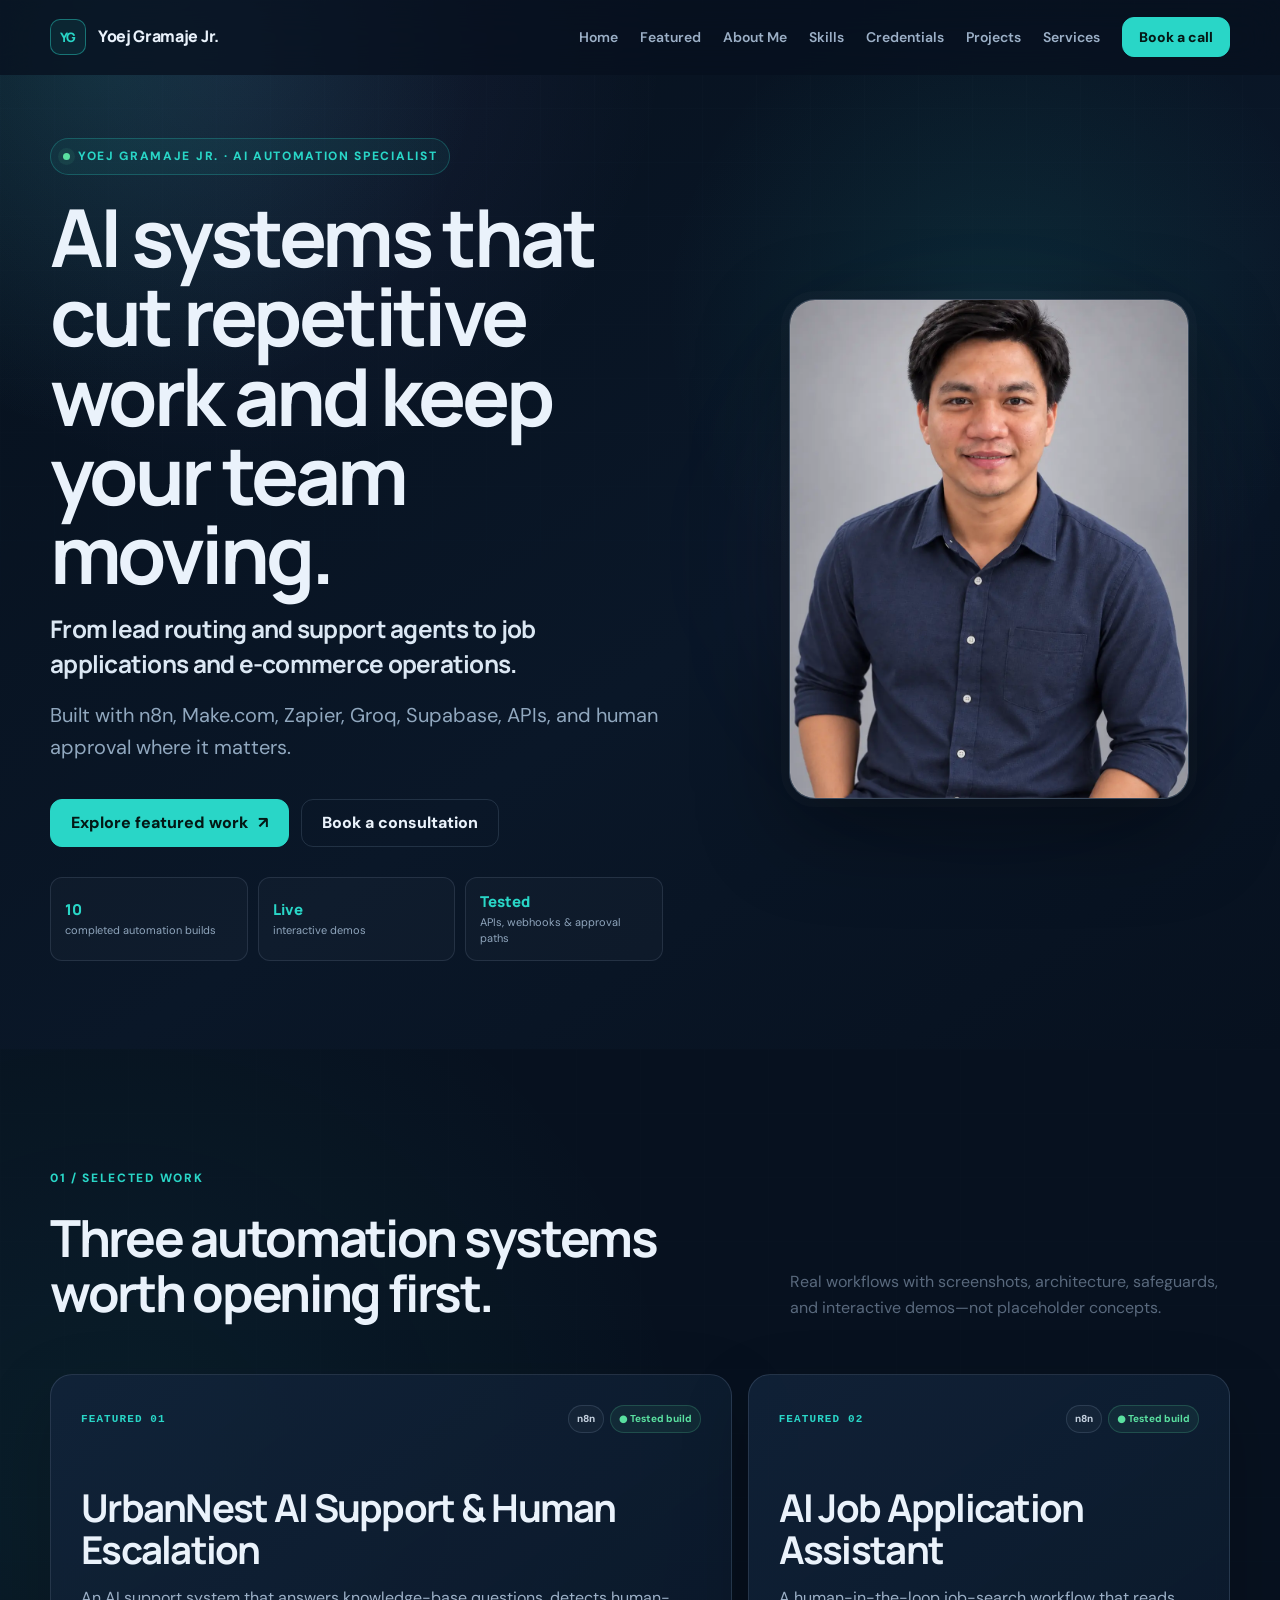
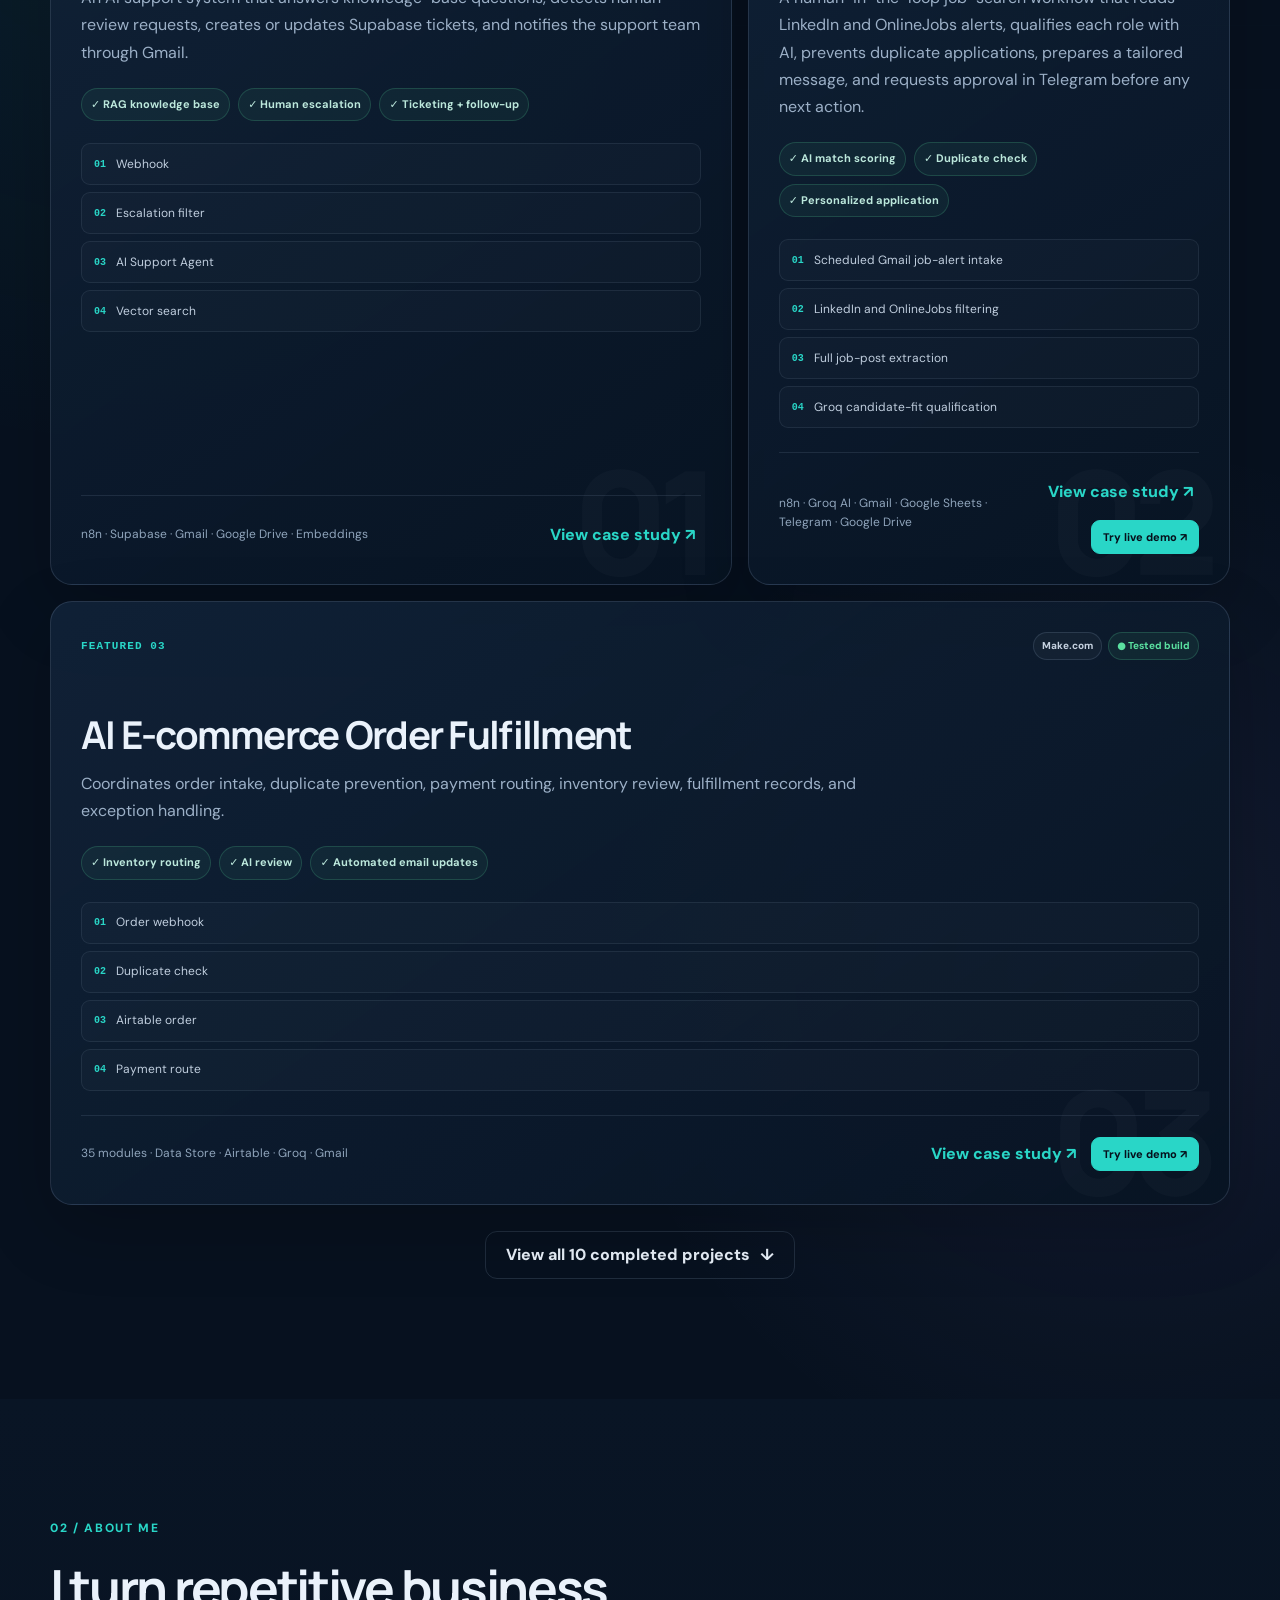
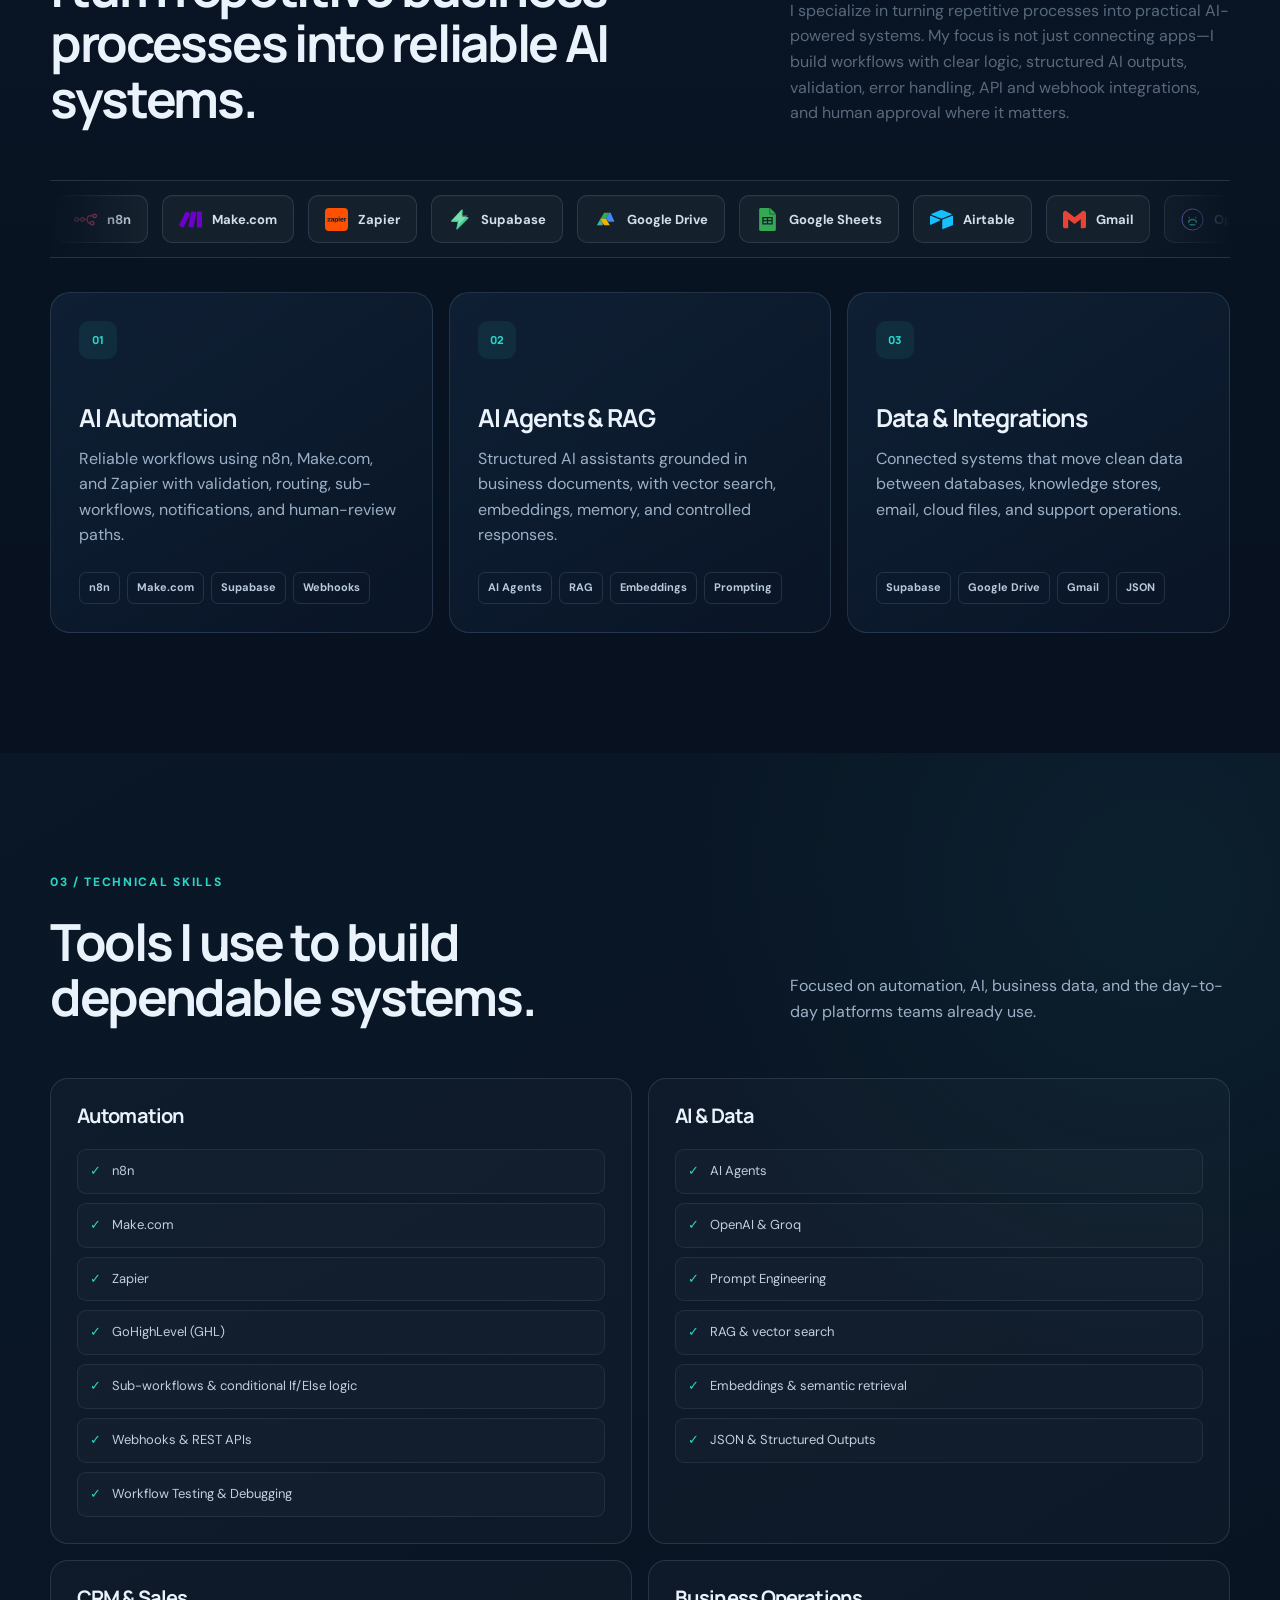
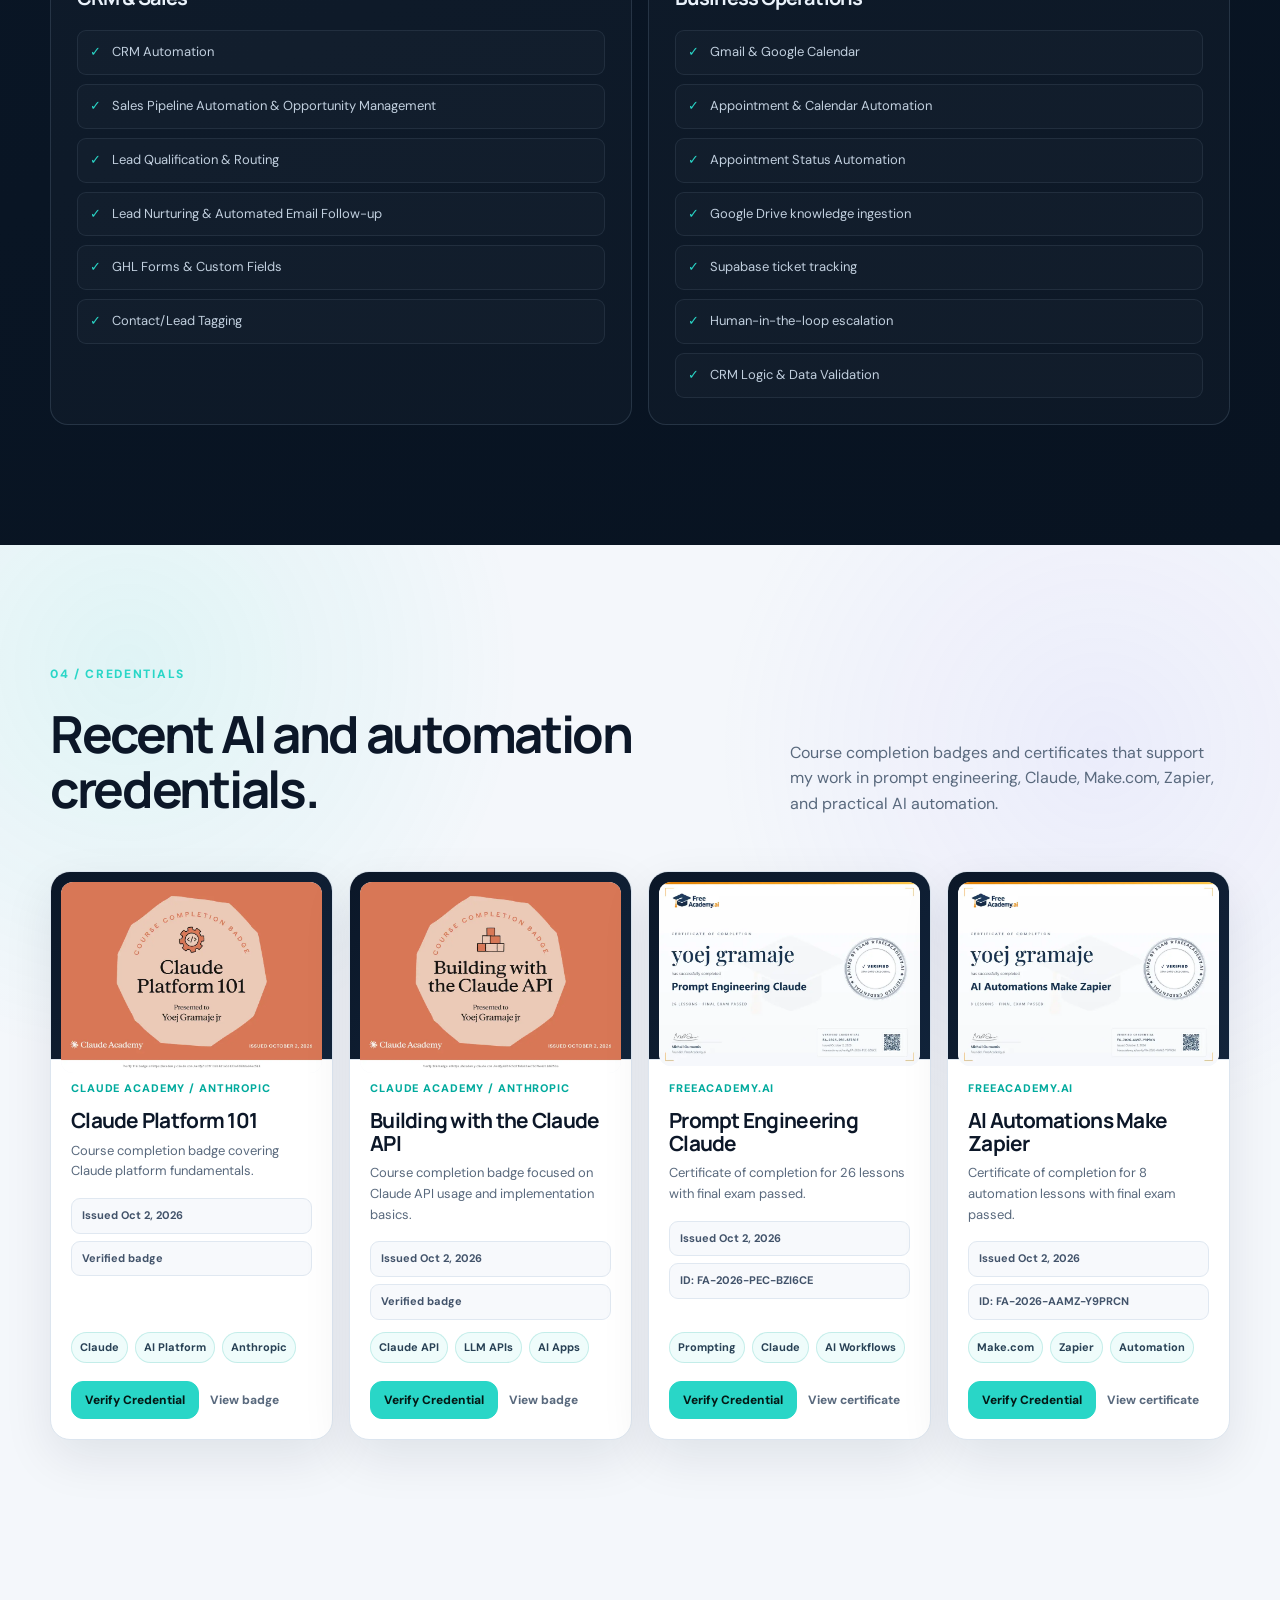
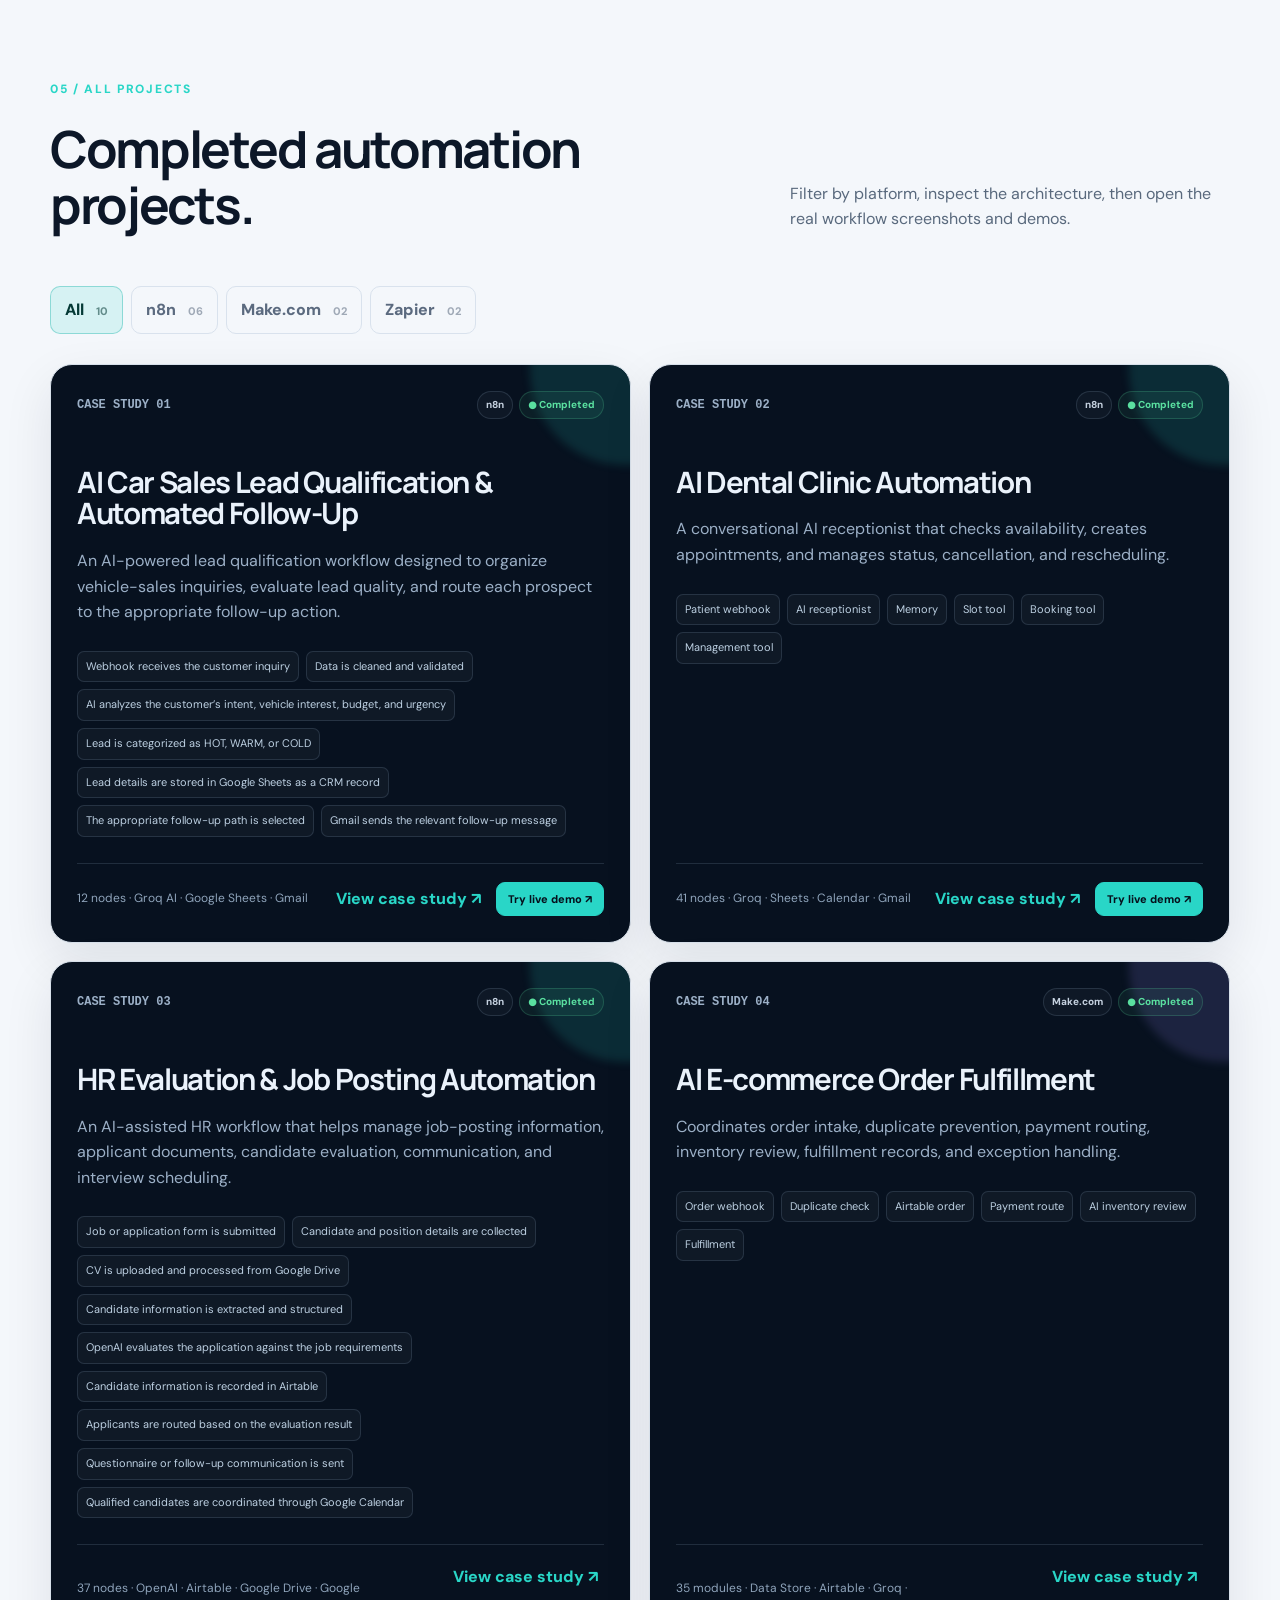
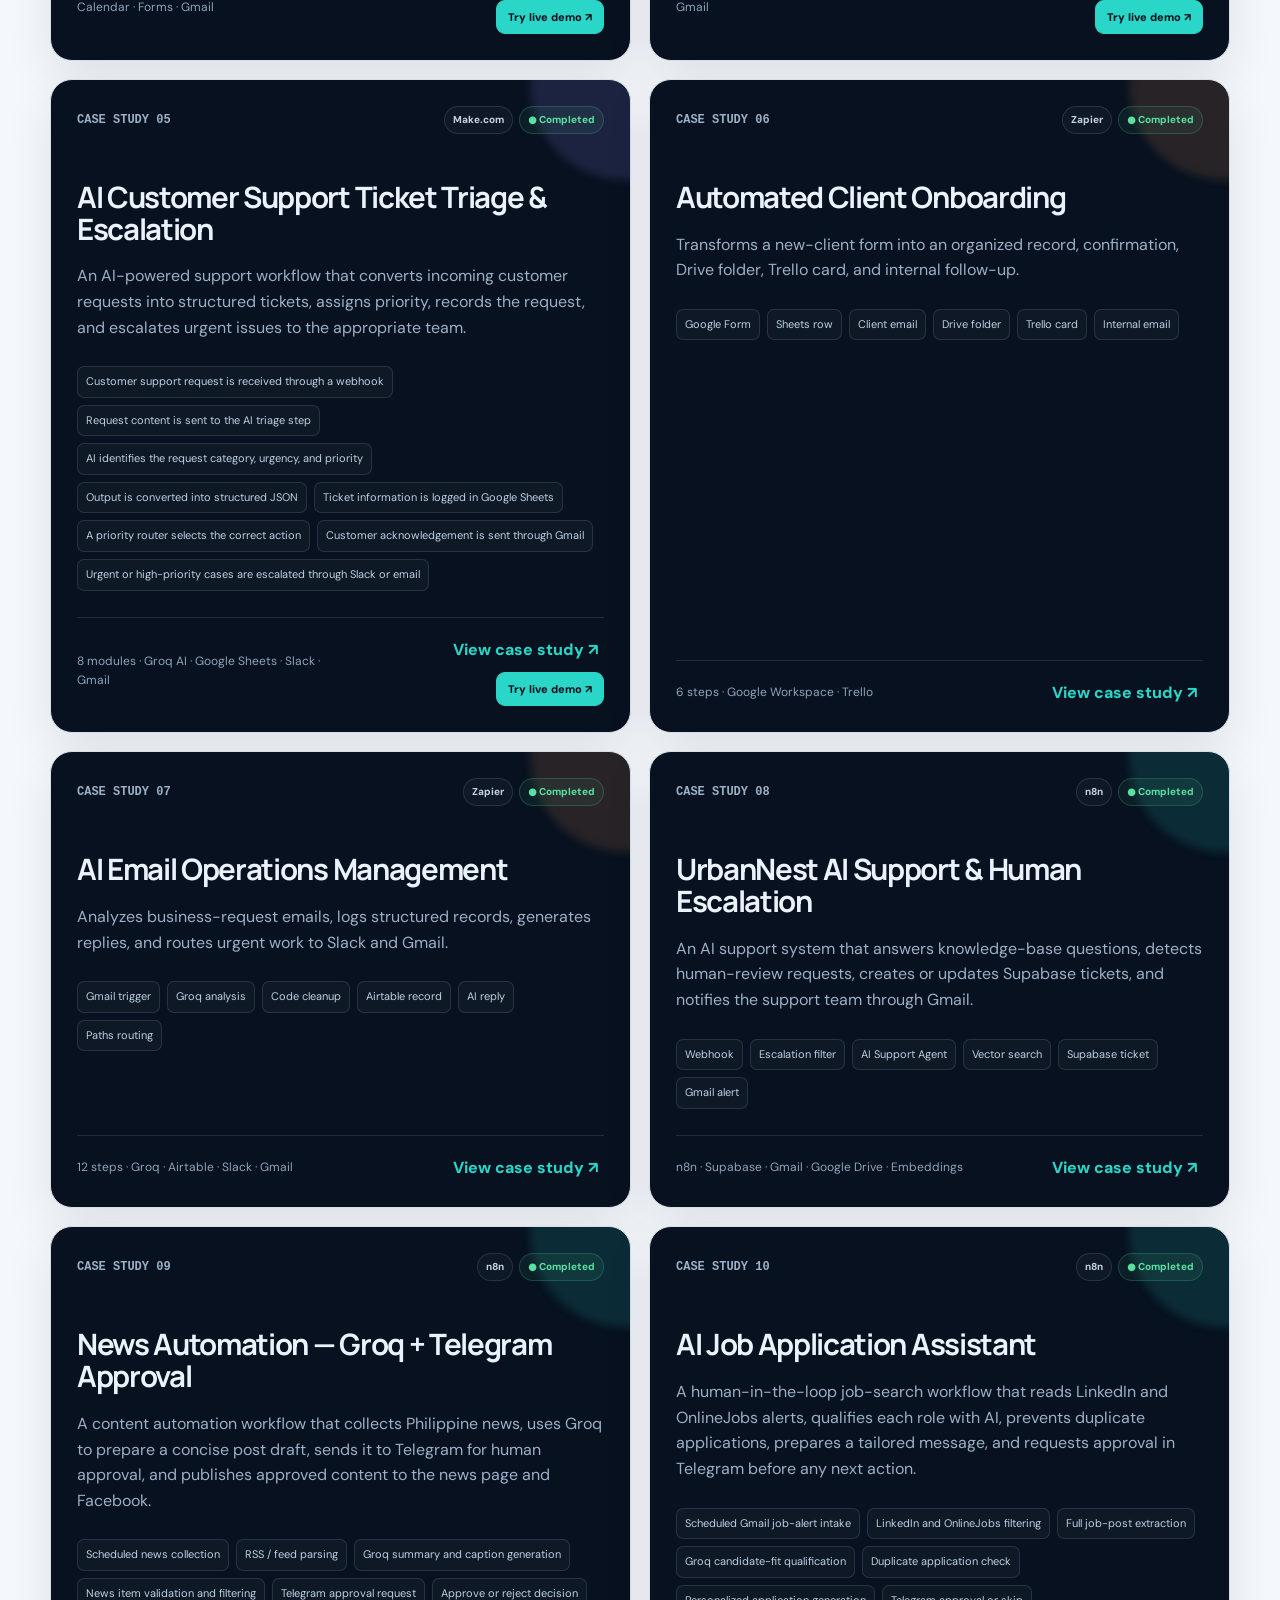
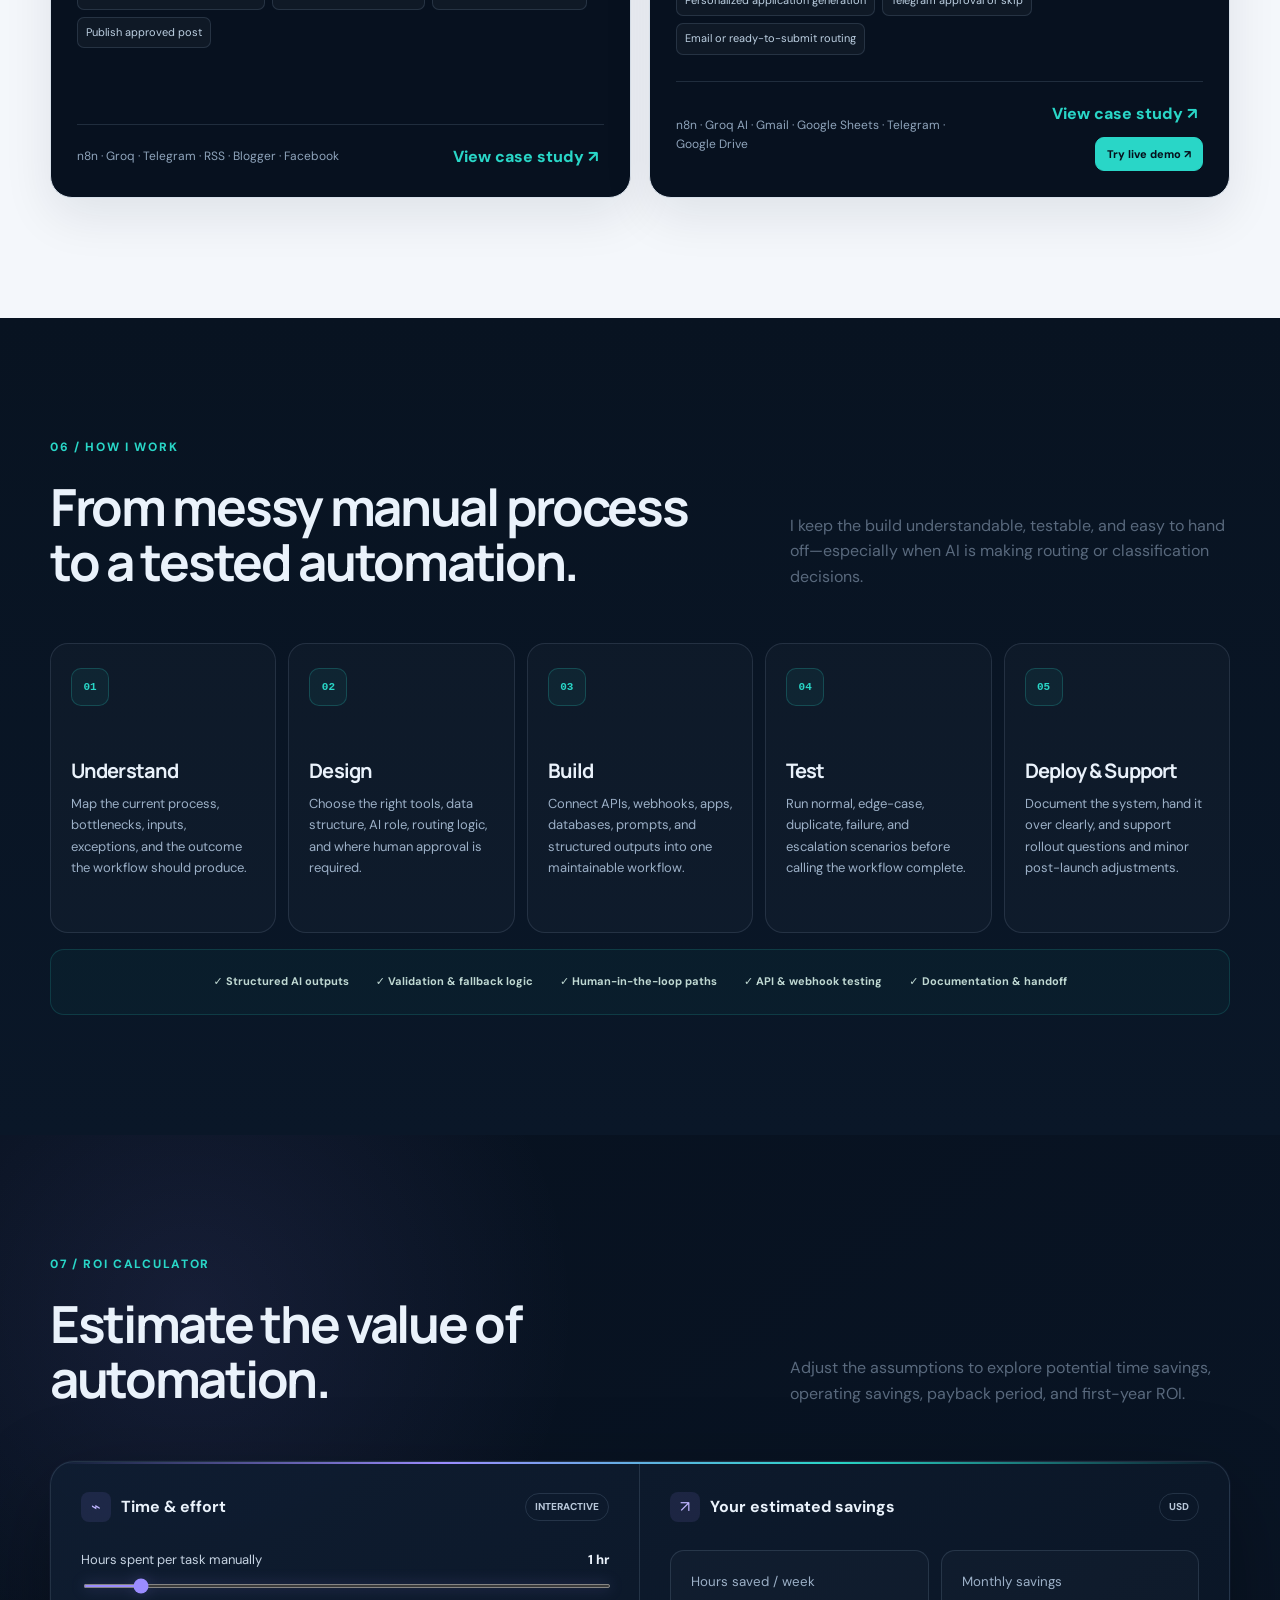
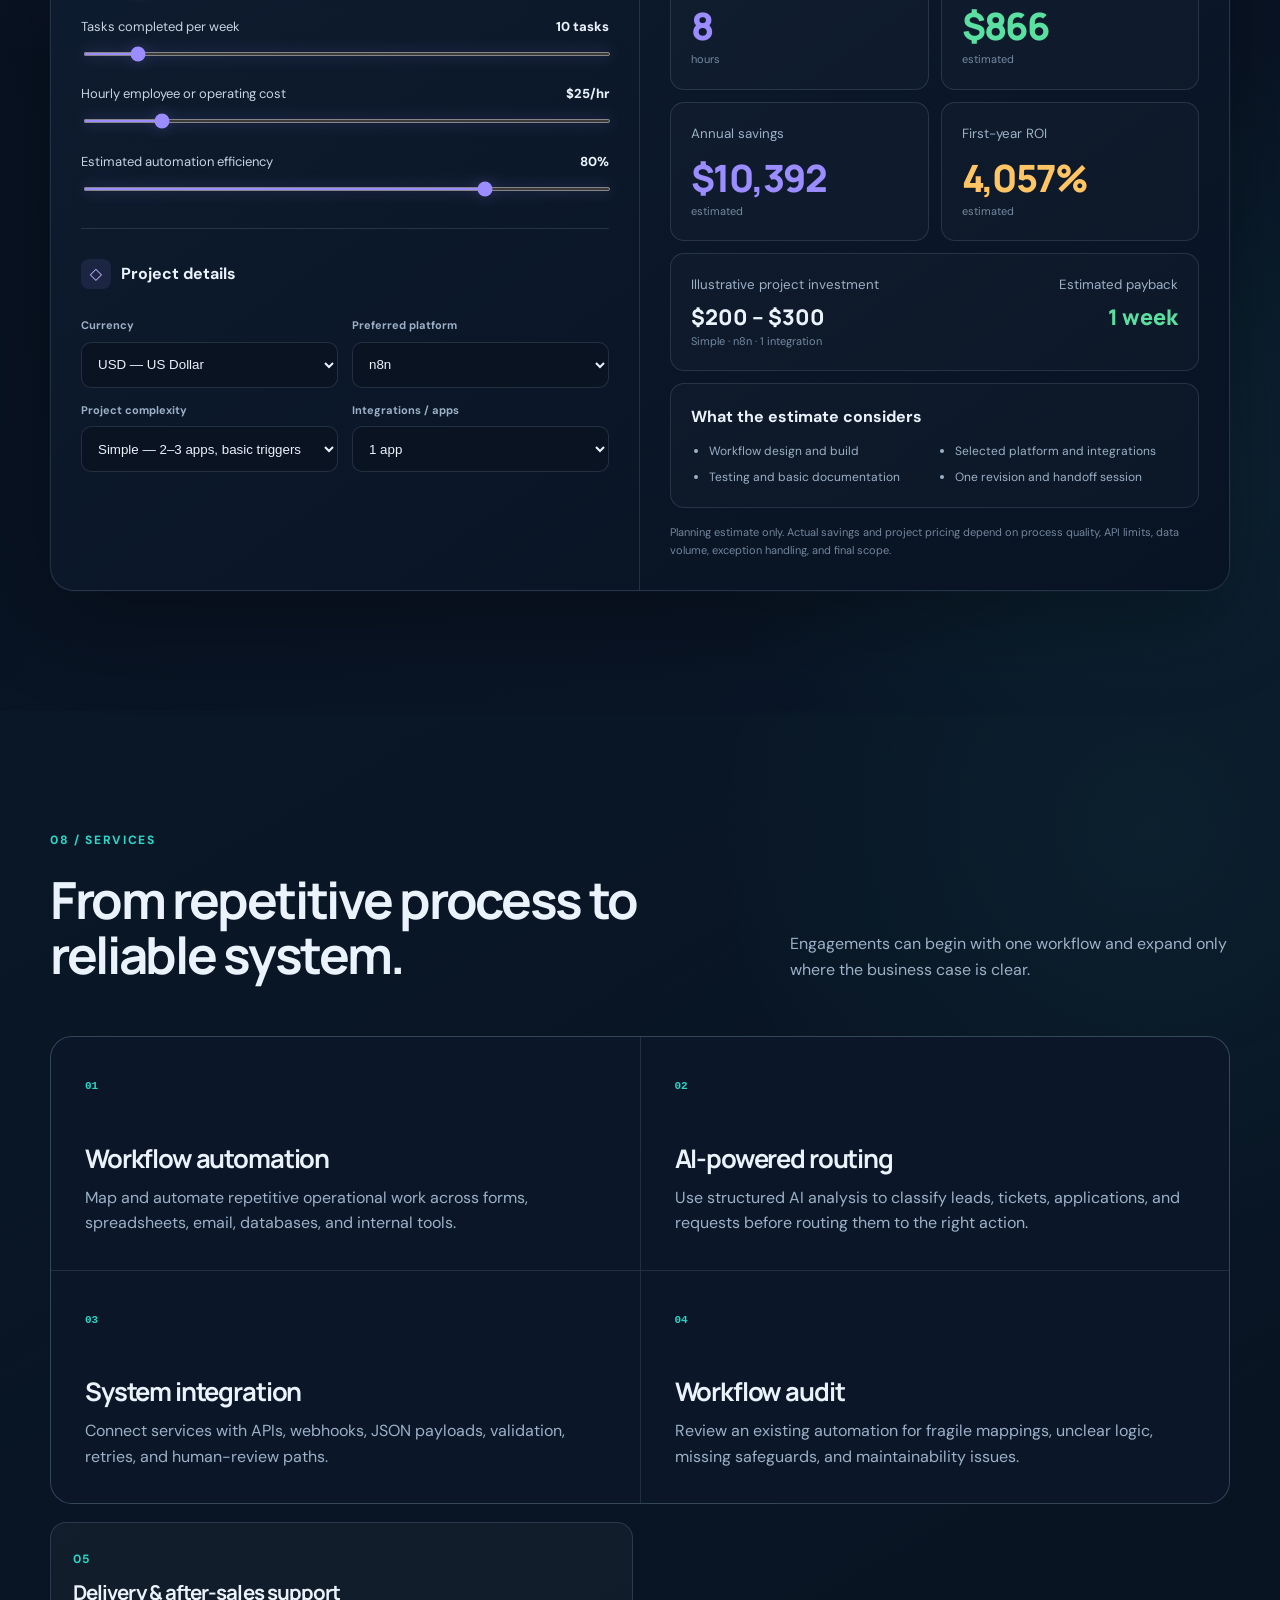
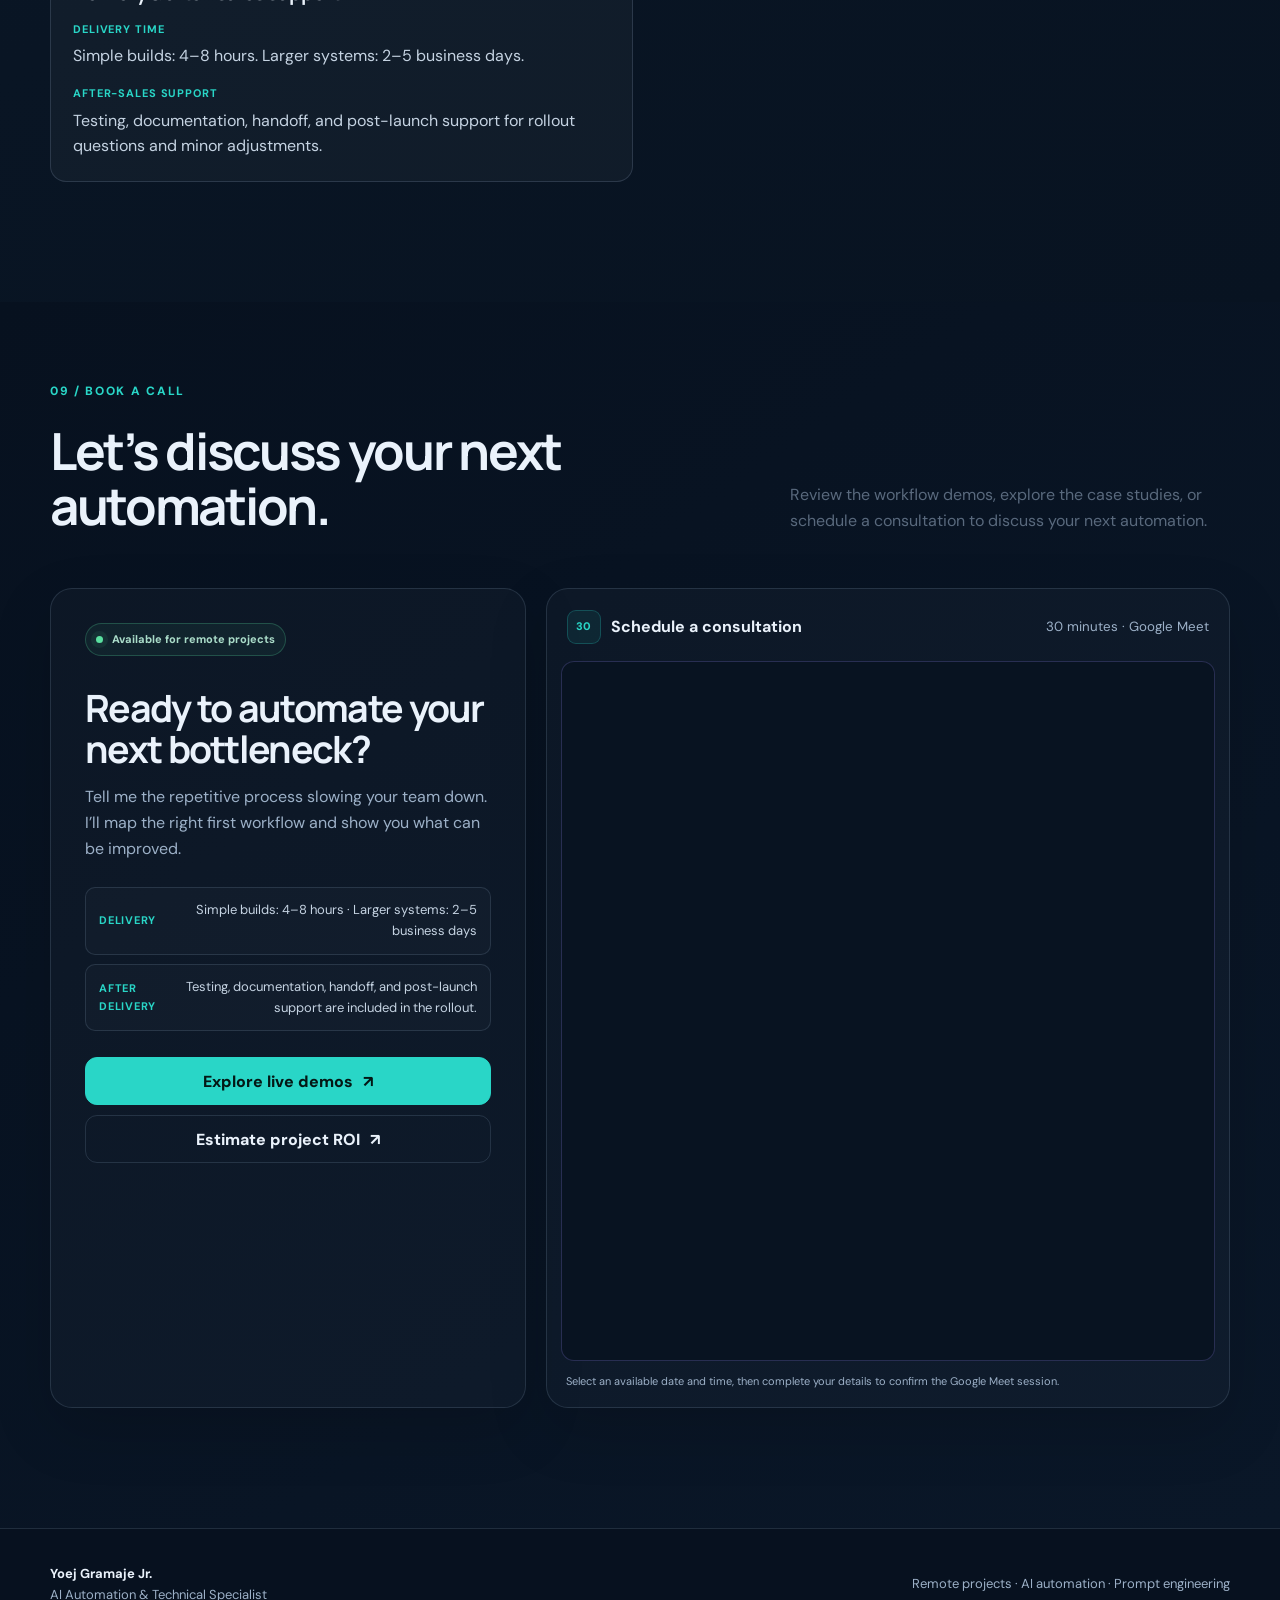
==== commit 28982d5d: "Organize Skills section and add GoHighLevel CRM automation skills" ====
--- a/index.html
+++ b/index.html
@@ -12,7 +12,7 @@
     <link rel="preconnect" href="https://fonts.googleapis.com" />
     <link rel="preconnect" href="https://fonts.gstatic.com" crossorigin />
     <link href="https://fonts.googleapis.com/css2?family=DM+Sans:wght@400;500;600;700&family=Manrope:wght@500;600;700;800&display=swap" rel="stylesheet" />
-    <link rel="stylesheet" href="styles.css?v=16" />
+    <link rel="stylesheet" href="styles.css?v=17" />
     <script src="script.js?v=18" defer></script>
   </head>
   <body>
@@ -130,9 +130,52 @@
             <p>Focused on automation, AI, business data, and the day-to-day platforms teams already use.</p>
           </div>
           <div class="technical-grid">
-            <article class="technical-card reveal"><h3>Automation</h3><ul><li>n8n</li><li>Make.com</li><li>Zapier</li><li>GoHighLevel</li><li>Sub-workflows &amp; branching logic</li><li>Webhooks &amp; REST APIs</li></ul></article>
-            <article class="technical-card reveal"><h3>AI &amp; Data</h3><ul><li>AI Agents</li><li>OpenAI &amp; Groq</li><li>Prompt Engineering</li><li>RAG &amp; vector search</li><li>Embeddings &amp; semantic retrieval</li><li>JSON &amp; Structured Outputs</li></ul></article>
-            <article class="technical-card reveal"><h3>Business Operations</h3><ul><li>Gmail &amp; Google Calendar</li><li>Google Drive knowledge ingestion</li><li>Supabase ticket tracking</li><li>Human-in-the-loop escalation</li><li>CRM Logic &amp; Data Validation</li></ul></article>
+            <article class="technical-card reveal">
+              <h3>Automation</h3>
+              <ul>
+                <li>n8n</li>
+                <li>Make.com</li>
+                <li>Zapier</li>
+                <li>GoHighLevel (GHL)</li>
+                <li>Sub-workflows &amp; conditional If/Else logic</li>
+                <li>Webhooks &amp; REST APIs</li>
+                <li>Workflow Testing &amp; Debugging</li>
+              </ul>
+            </article>
+            <article class="technical-card reveal">
+              <h3>AI &amp; Data</h3>
+              <ul>
+                <li>AI Agents</li>
+                <li>OpenAI &amp; Groq</li>
+                <li>Prompt Engineering</li>
+                <li>RAG &amp; vector search</li>
+                <li>Embeddings &amp; semantic retrieval</li>
+                <li>JSON &amp; Structured Outputs</li>
+              </ul>
+            </article>
+            <article class="technical-card reveal">
+              <h3>CRM &amp; Sales</h3>
+              <ul>
+                <li>CRM Automation</li>
+                <li>Sales Pipeline Automation &amp; Opportunity Management</li>
+                <li>Lead Qualification &amp; Routing</li>
+                <li>Lead Nurturing &amp; Automated Email Follow-up</li>
+                <li>GHL Forms &amp; Custom Fields</li>
+                <li>Contact/Lead Tagging</li>
+              </ul>
+            </article>
+            <article class="technical-card reveal">
+              <h3>Business Operations</h3>
+              <ul>
+                <li>Gmail &amp; Google Calendar</li>
+                <li>Appointment &amp; Calendar Automation</li>
+                <li>Appointment Status Automation</li>
+                <li>Google Drive knowledge ingestion</li>
+                <li>Supabase ticket tracking</li>
+                <li>Human-in-the-loop escalation</li>
+                <li>CRM Logic &amp; Data Validation</li>
+              </ul>
+            </article>
           </div>
         </div>
       </section>
--- a/styles.css
+++ b/styles.css
@@ -462,7 +462,7 @@
 .expertise-card div { display: flex; flex-wrap: wrap; gap: 7px; margin-top: auto; }
 .expertise-card b { padding: 6px 9px; color: #b8c9da; border: 1px solid var(--line); border-radius: 7px; font-size: 11px; }
 
-.technical-grid { display: grid; grid-template-columns: repeat(3, 1fr); gap: 16px; }
+.technical-grid { display: grid; grid-template-columns: repeat(2, minmax(0, 1fr)); gap: 16px; }
 .technical-card { padding: 26px; border: 1px solid var(--line); border-radius: 18px; background: rgba(255,255,255,.025); }
 .technical-card h3 { margin-bottom: 22px; color: var(--text); font-size: 1.25rem; }
 .technical-card ul { margin: 0; padding: 0; list-style: none; display: grid; gap: 9px; }
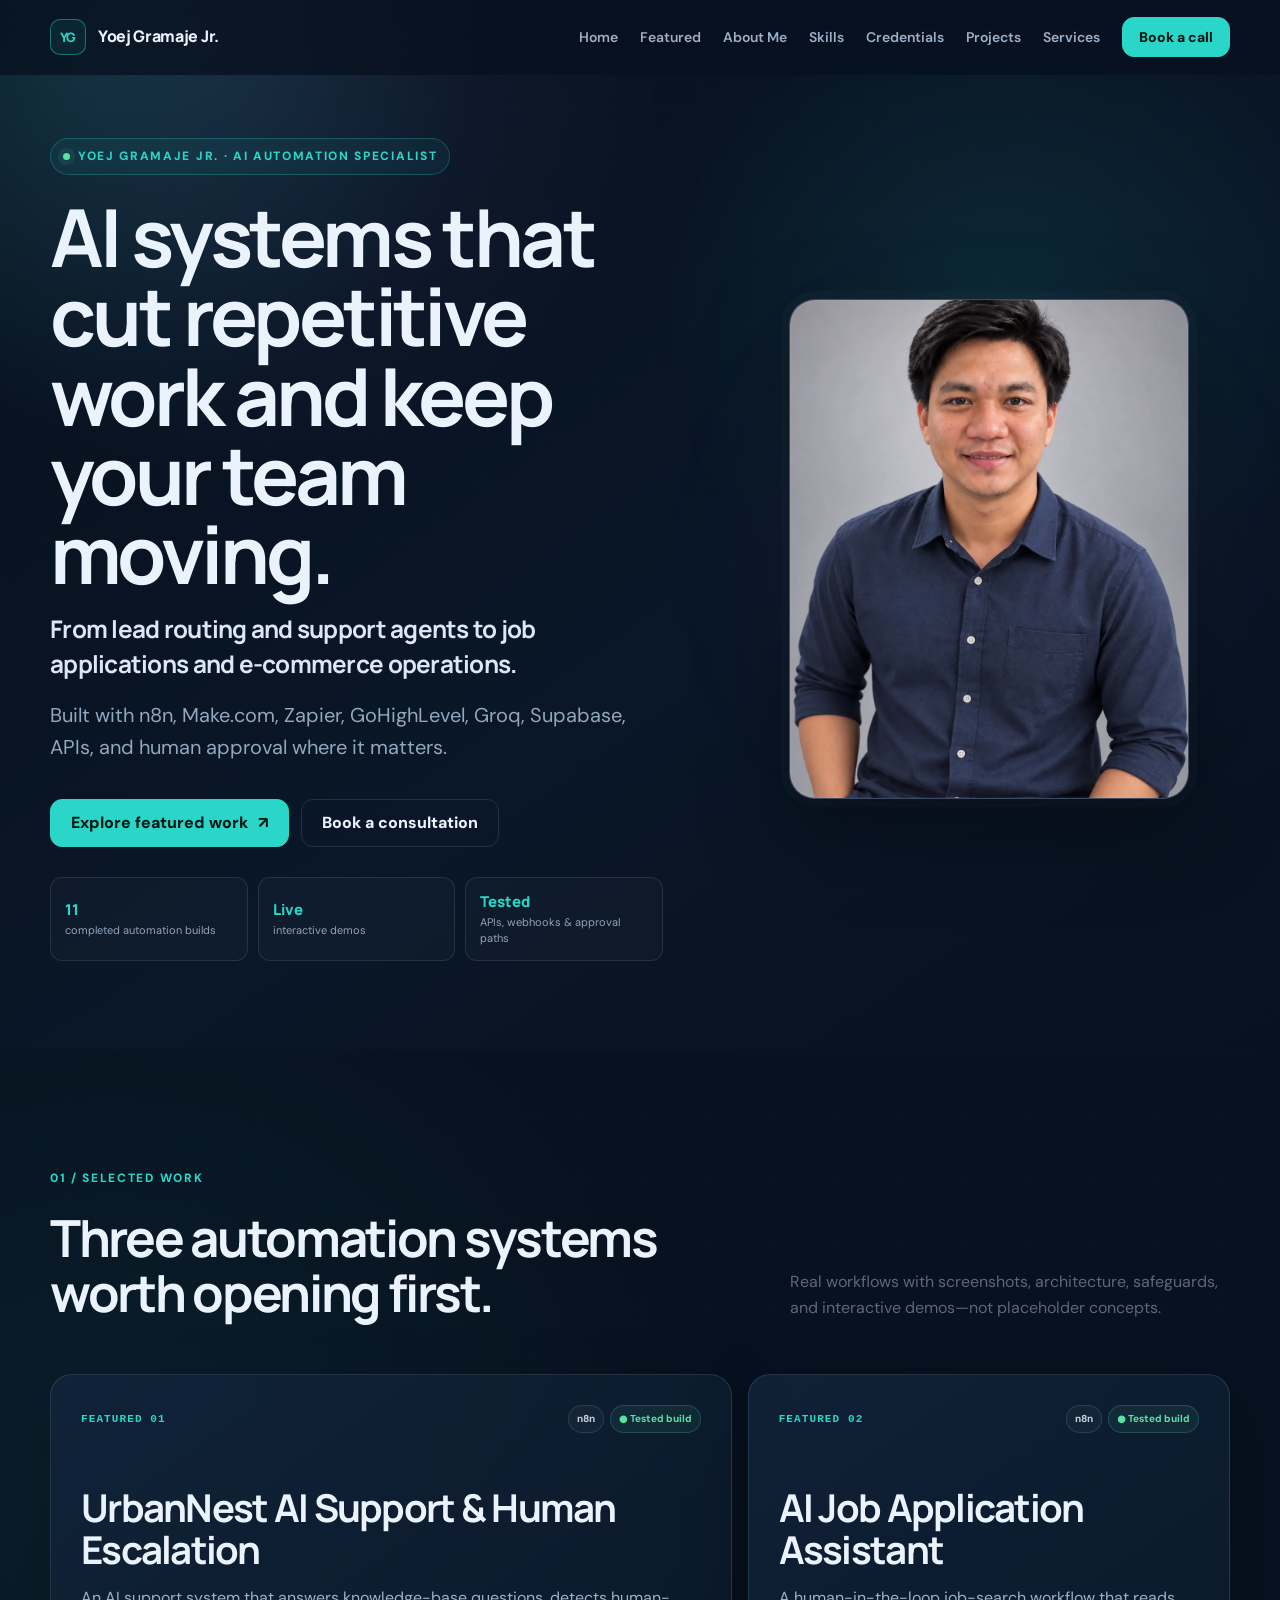
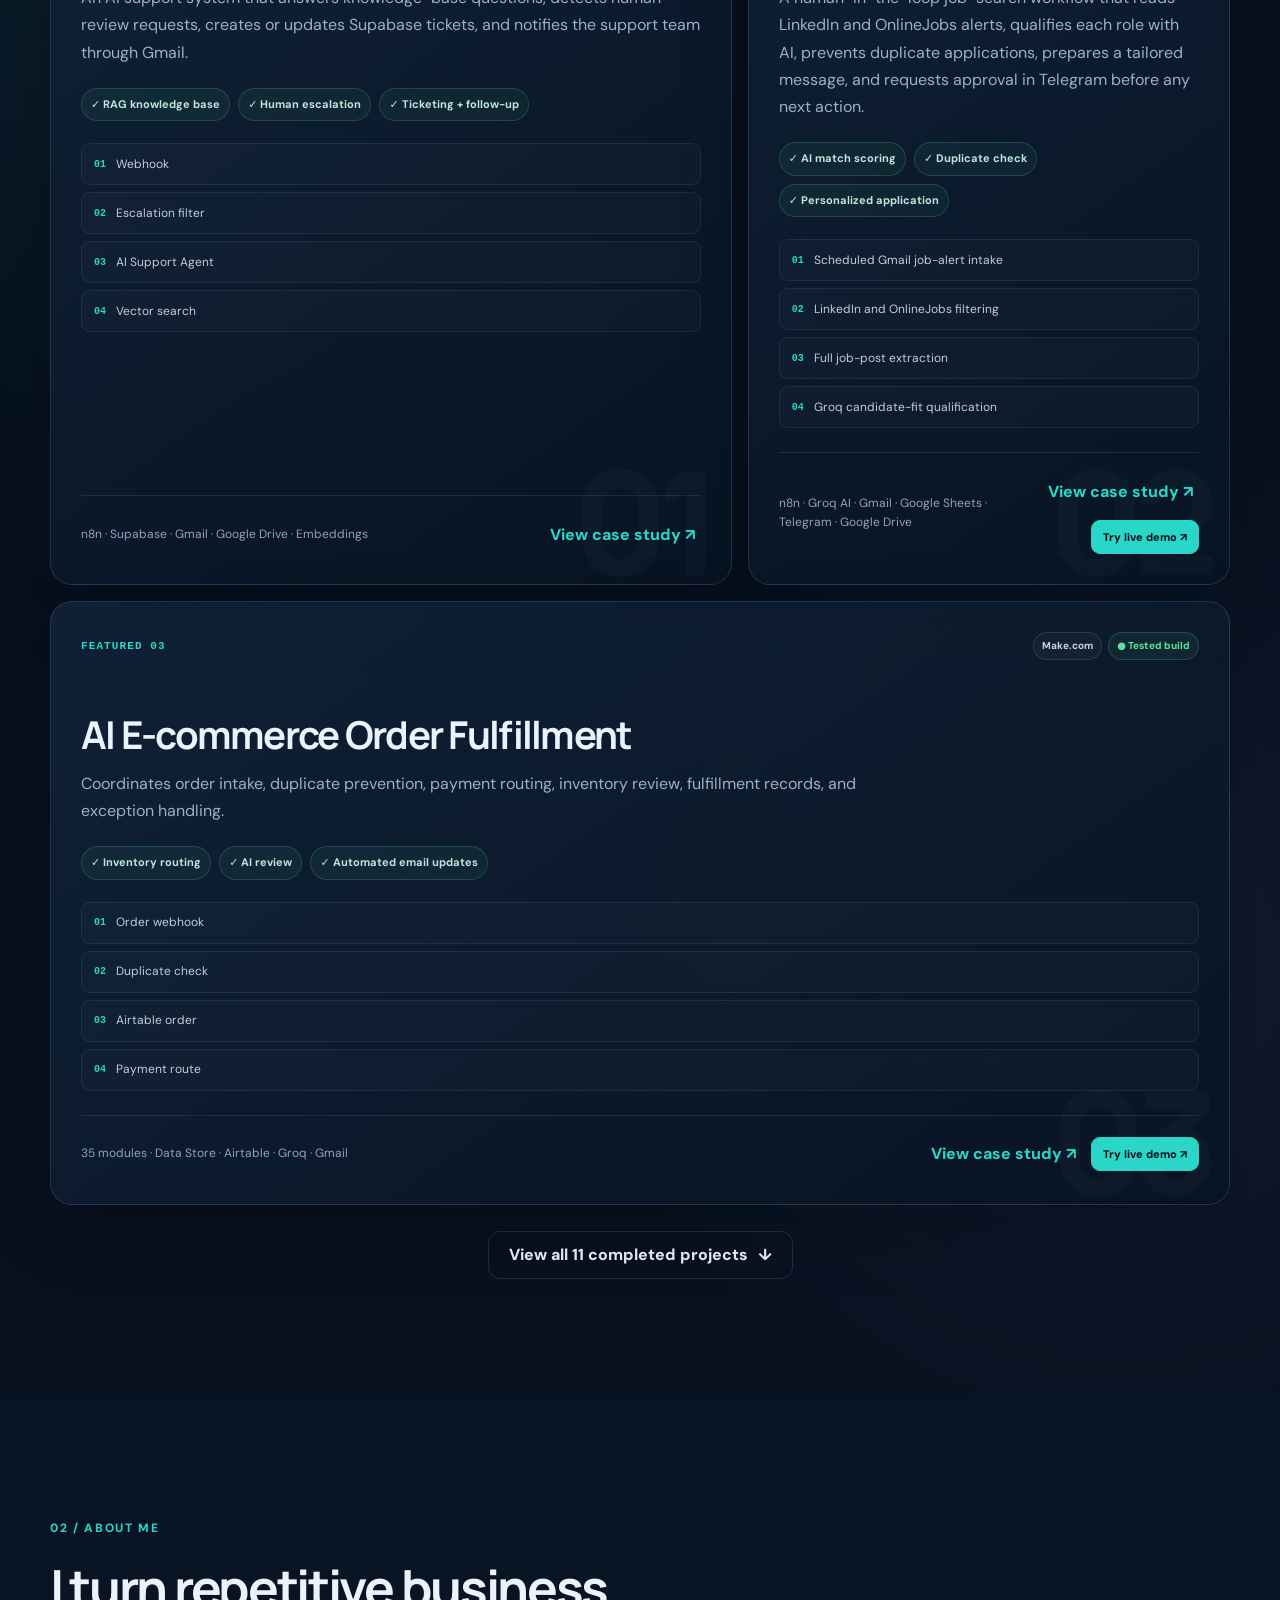
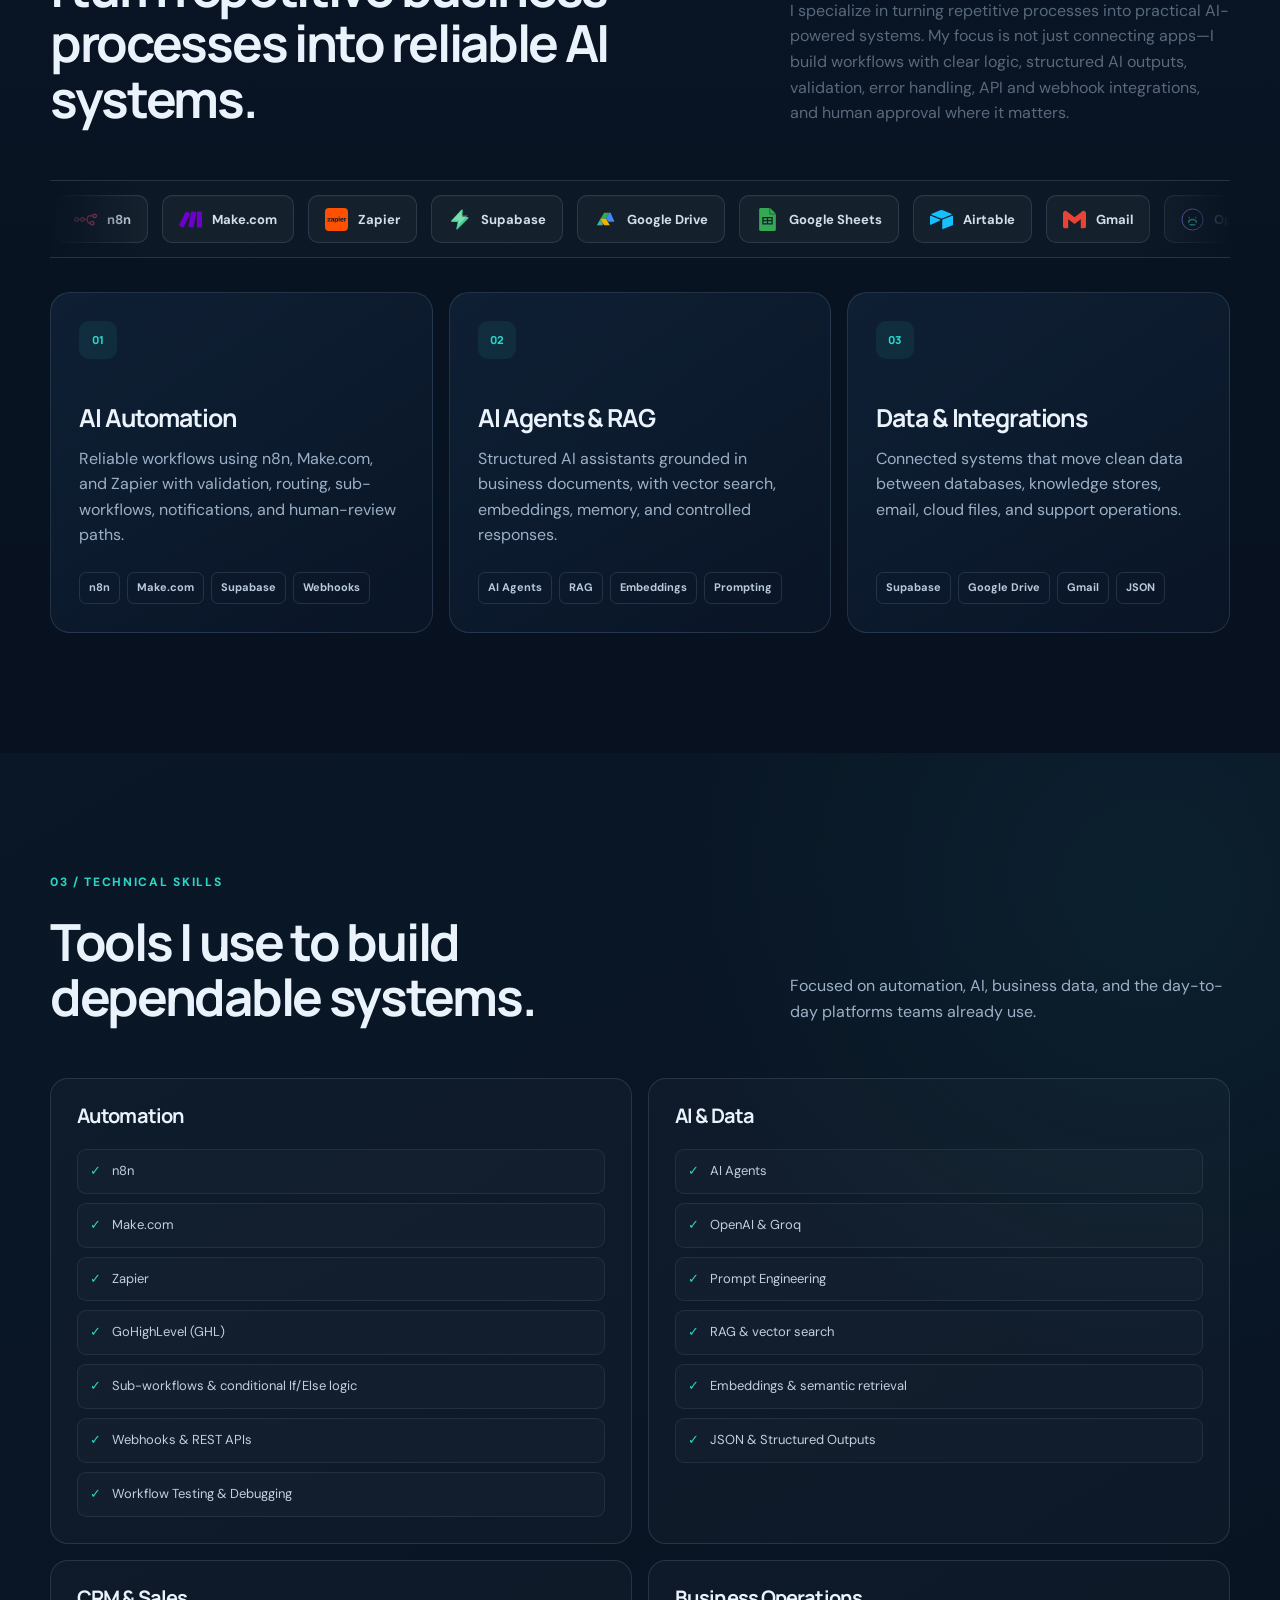
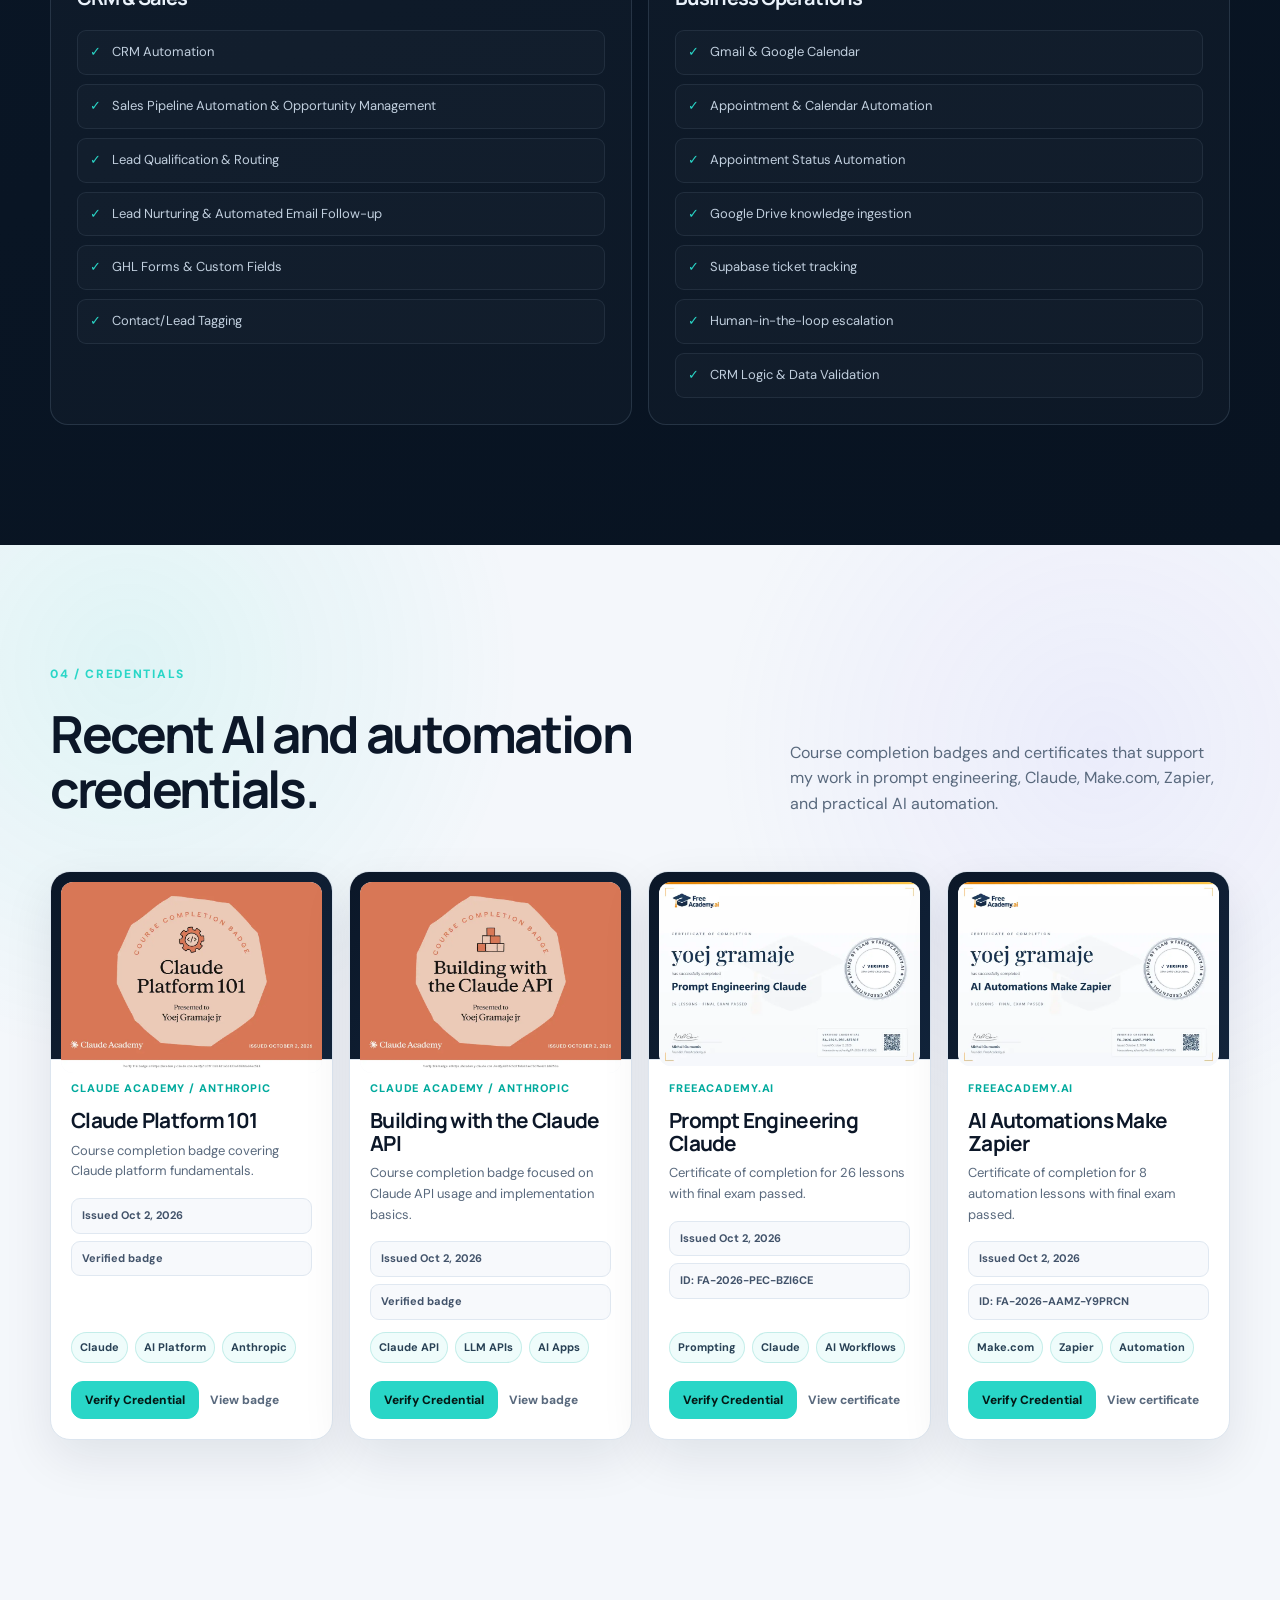
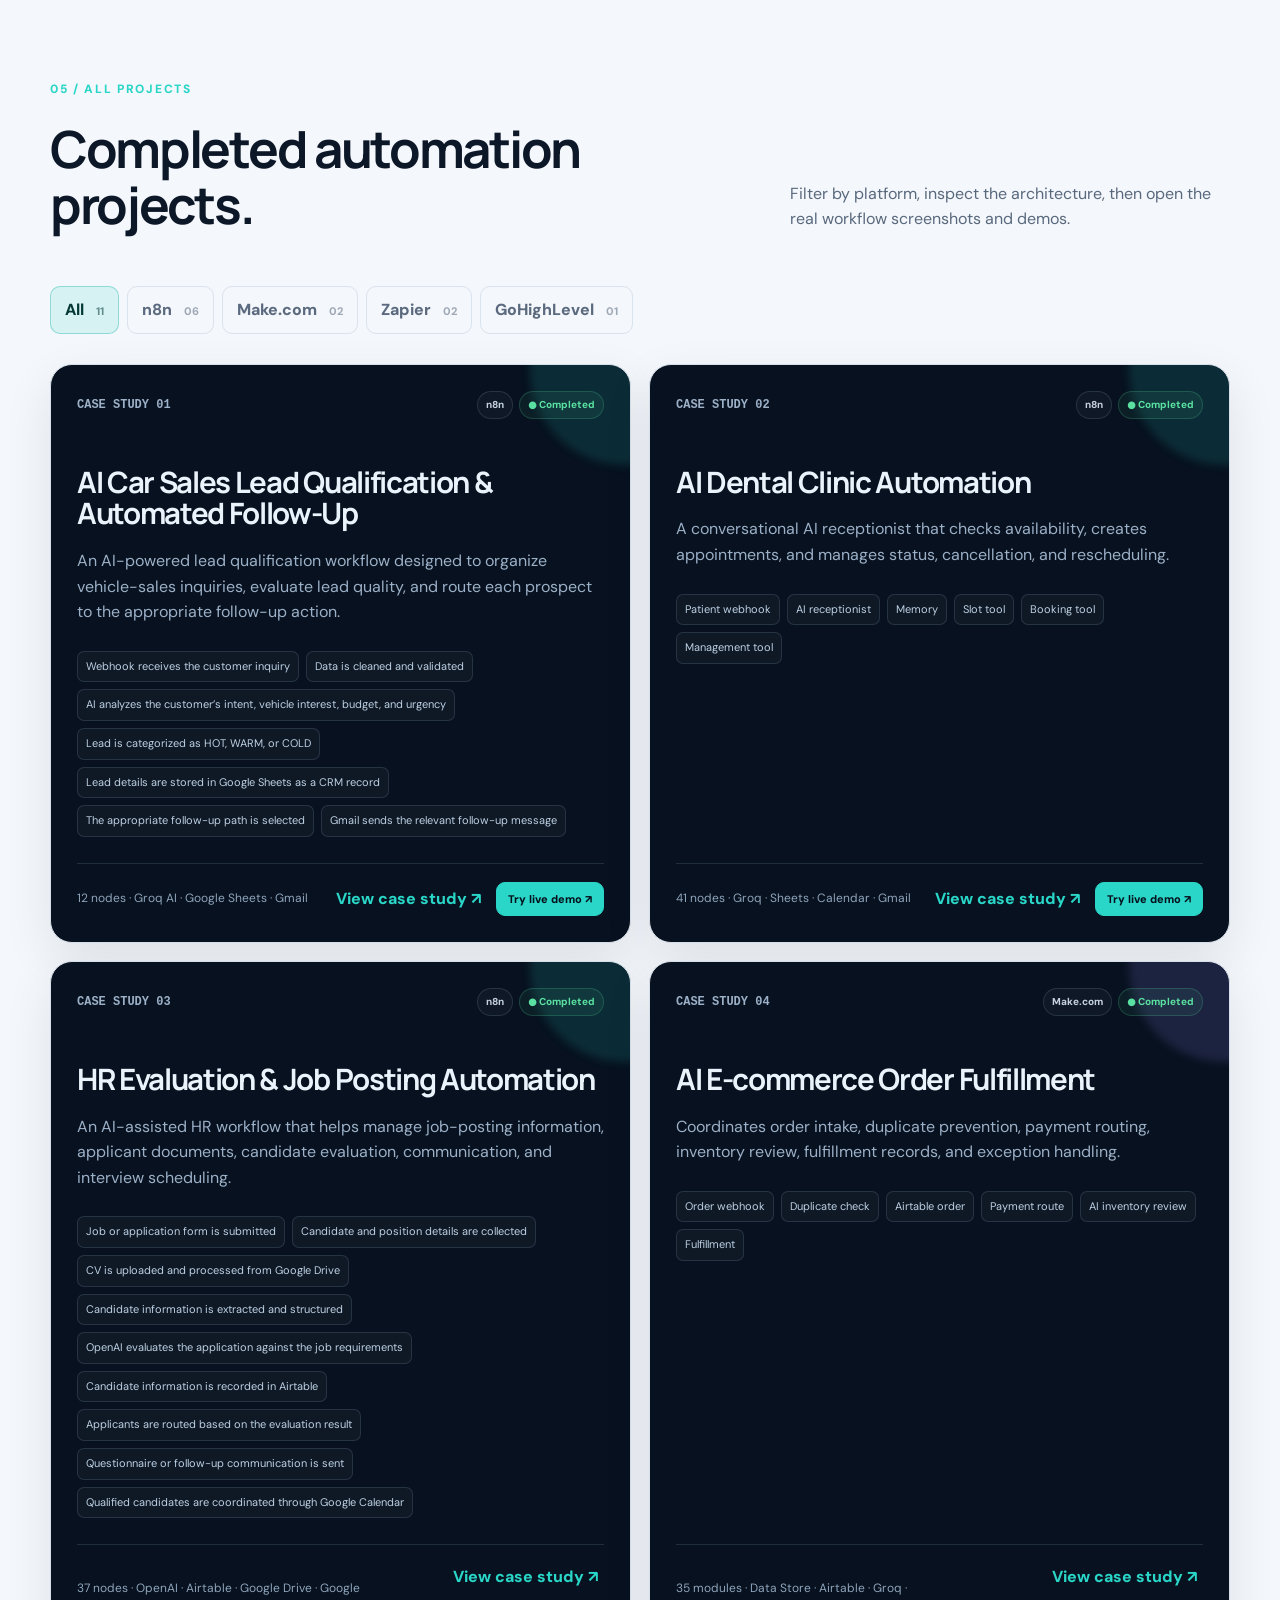
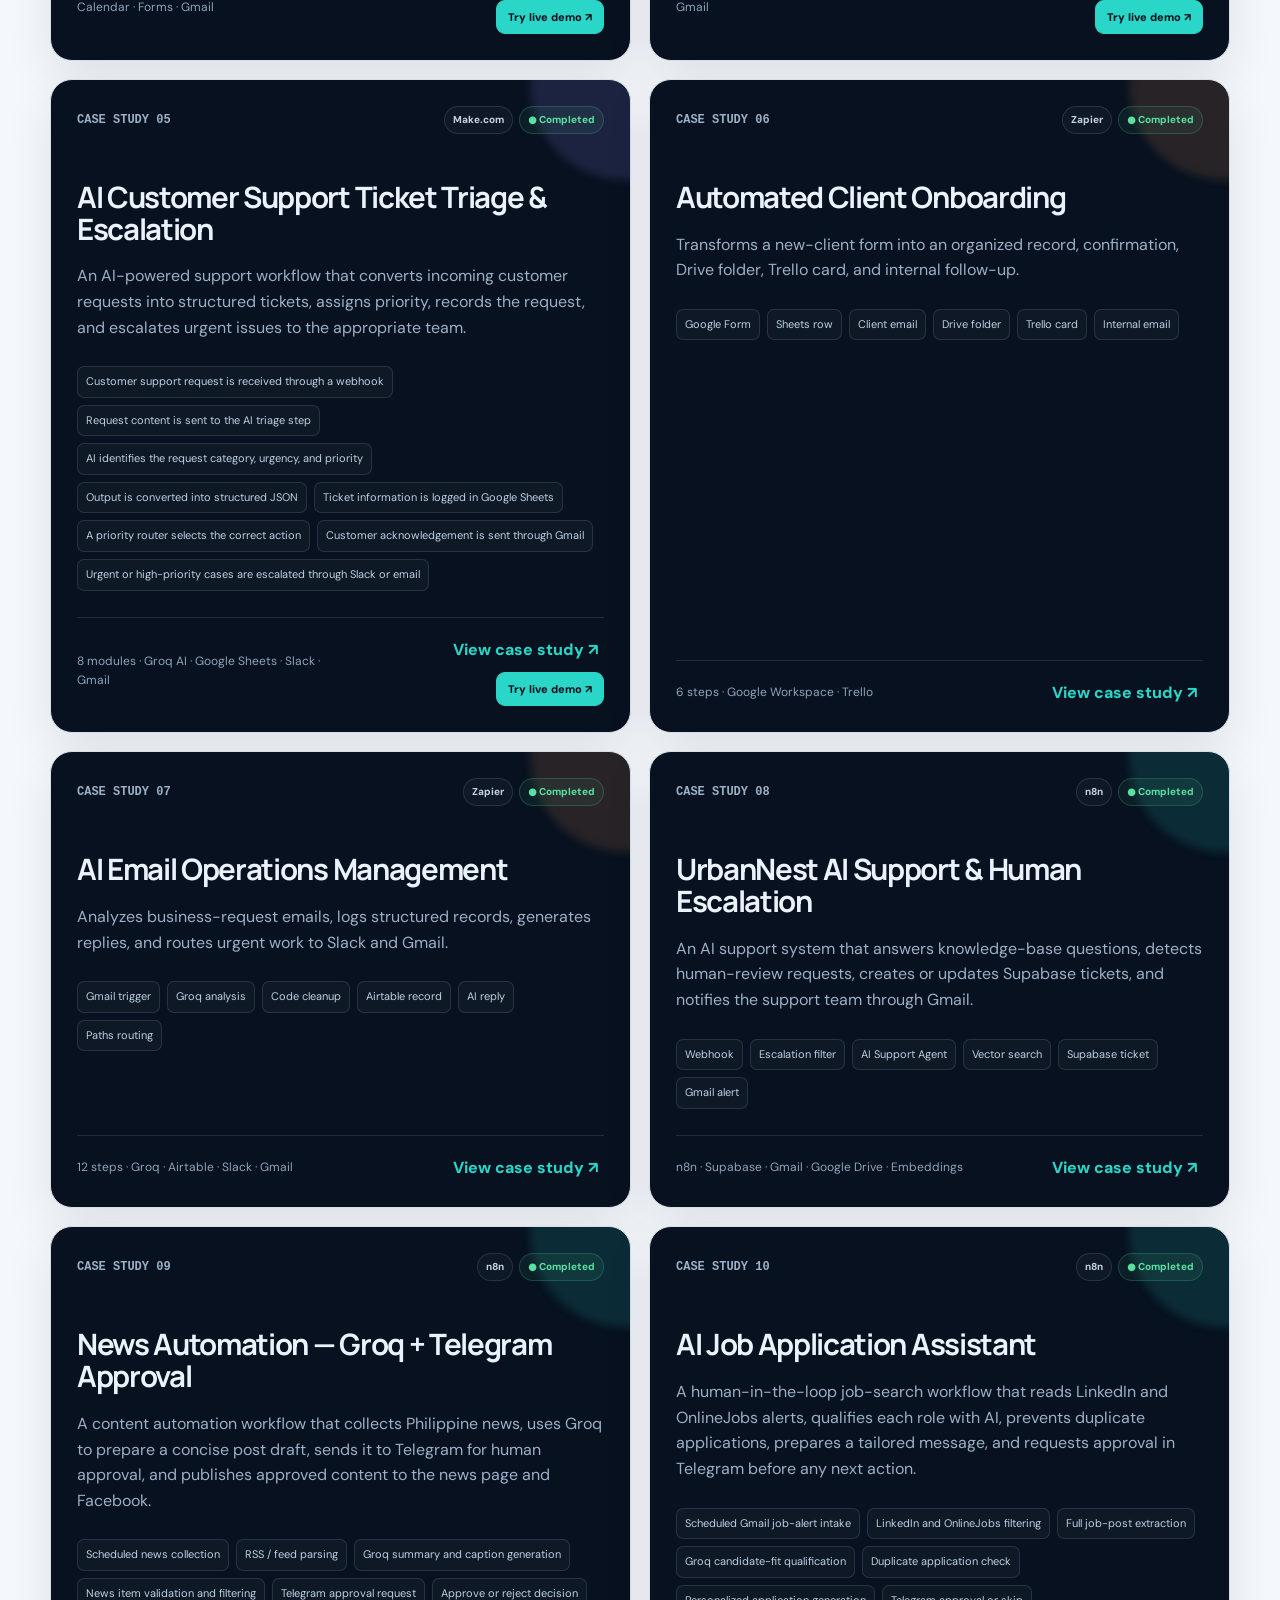
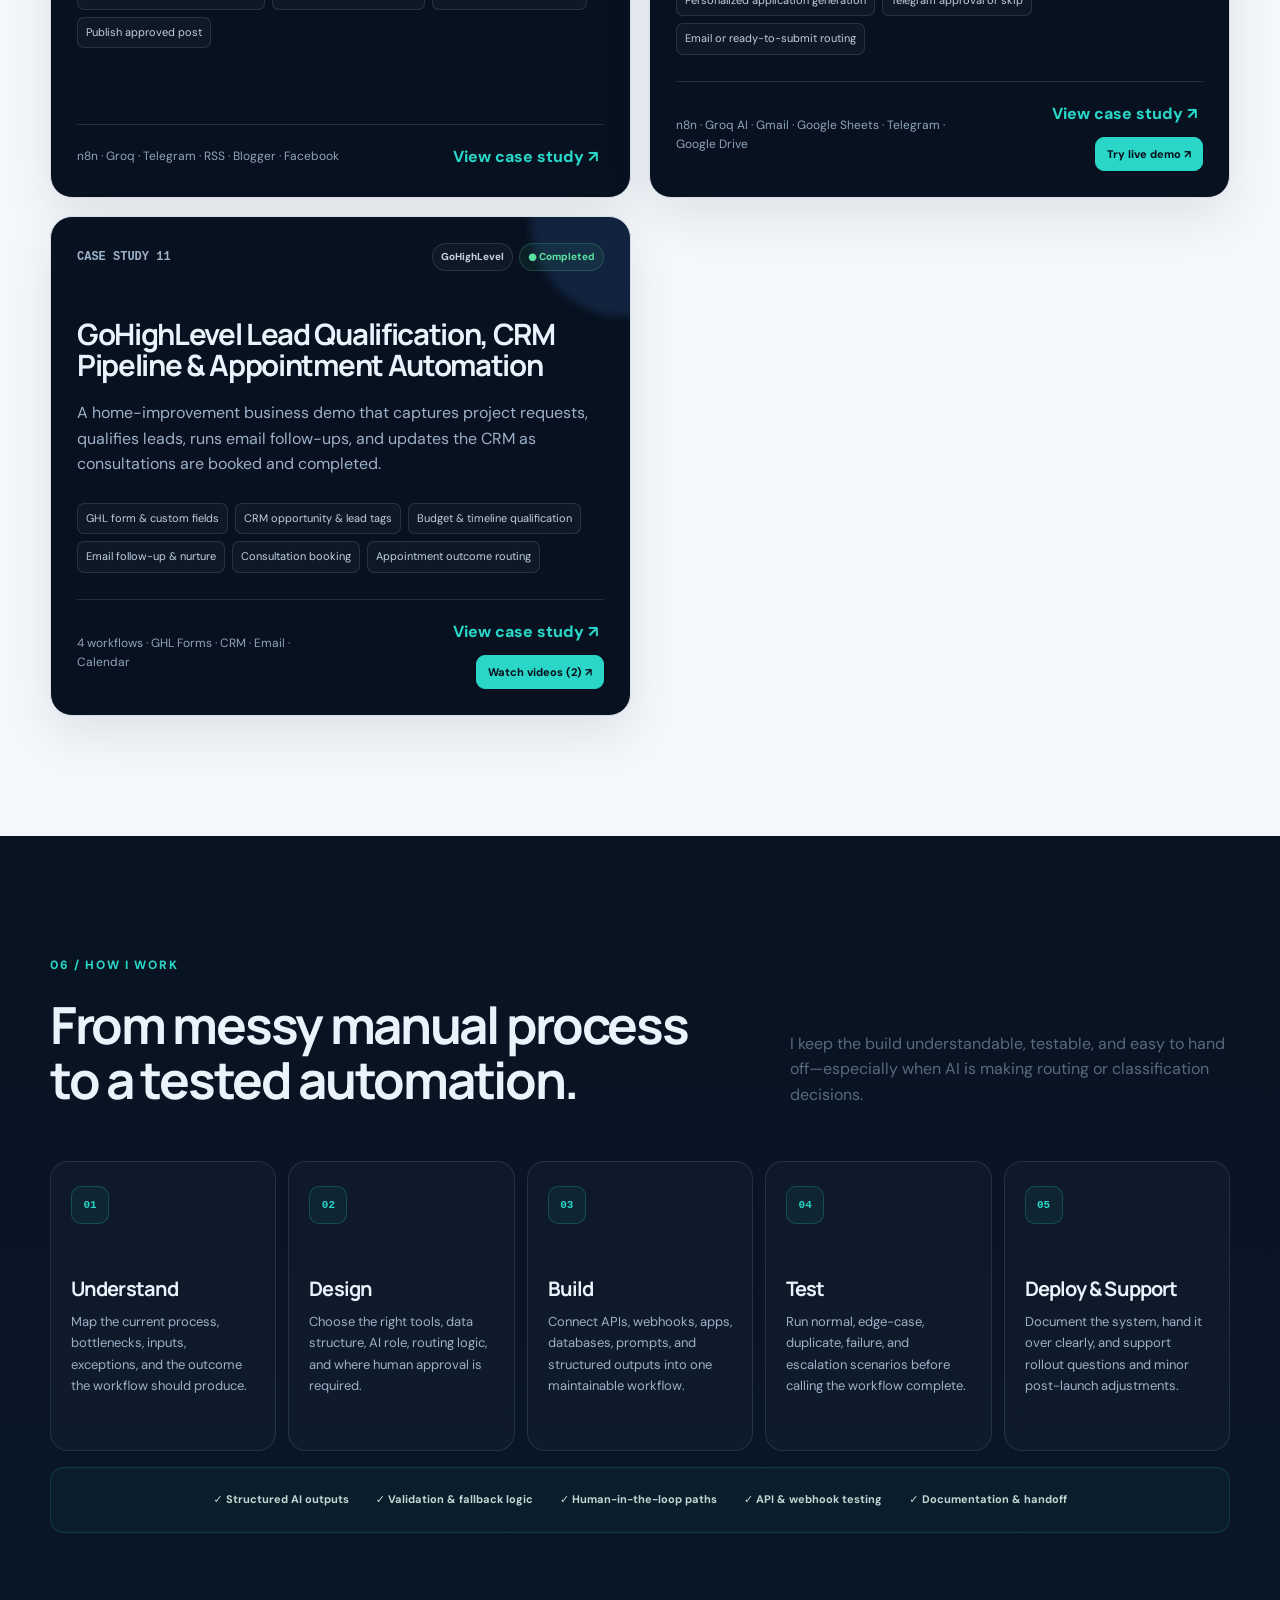
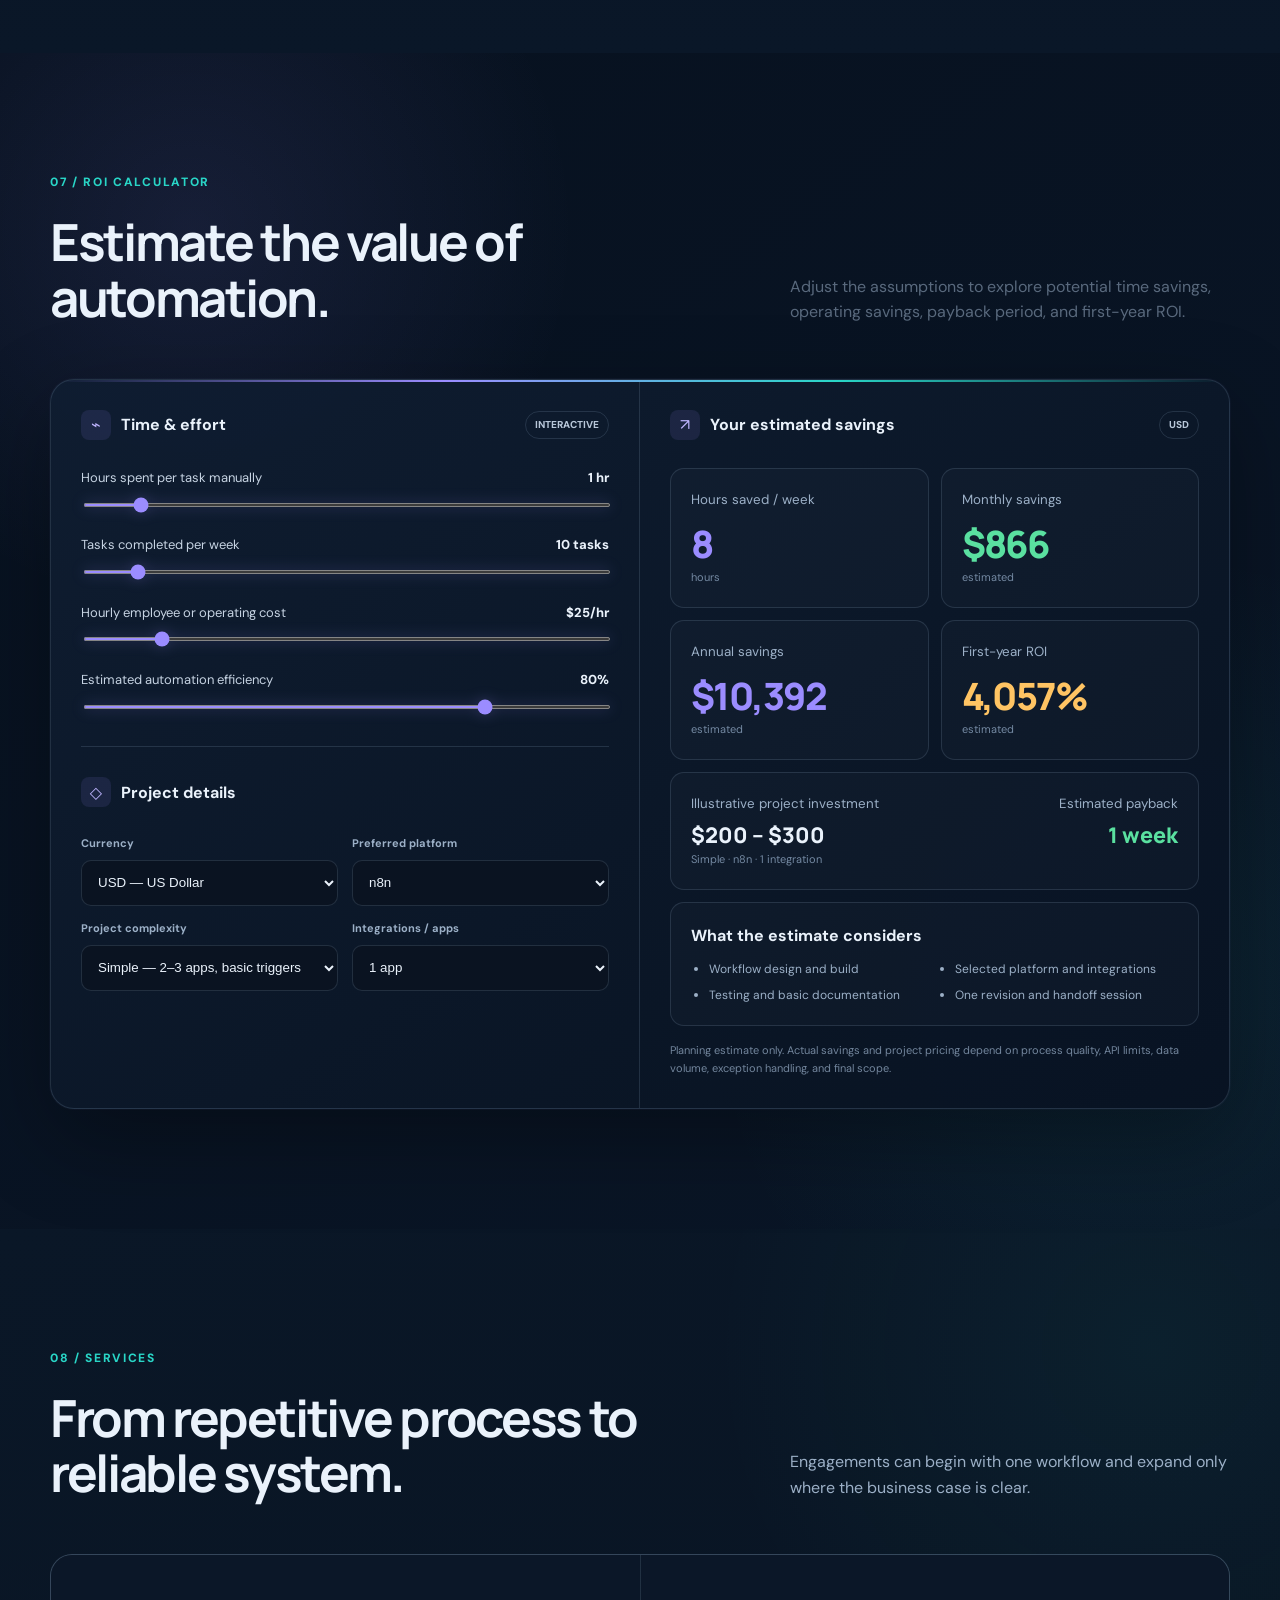
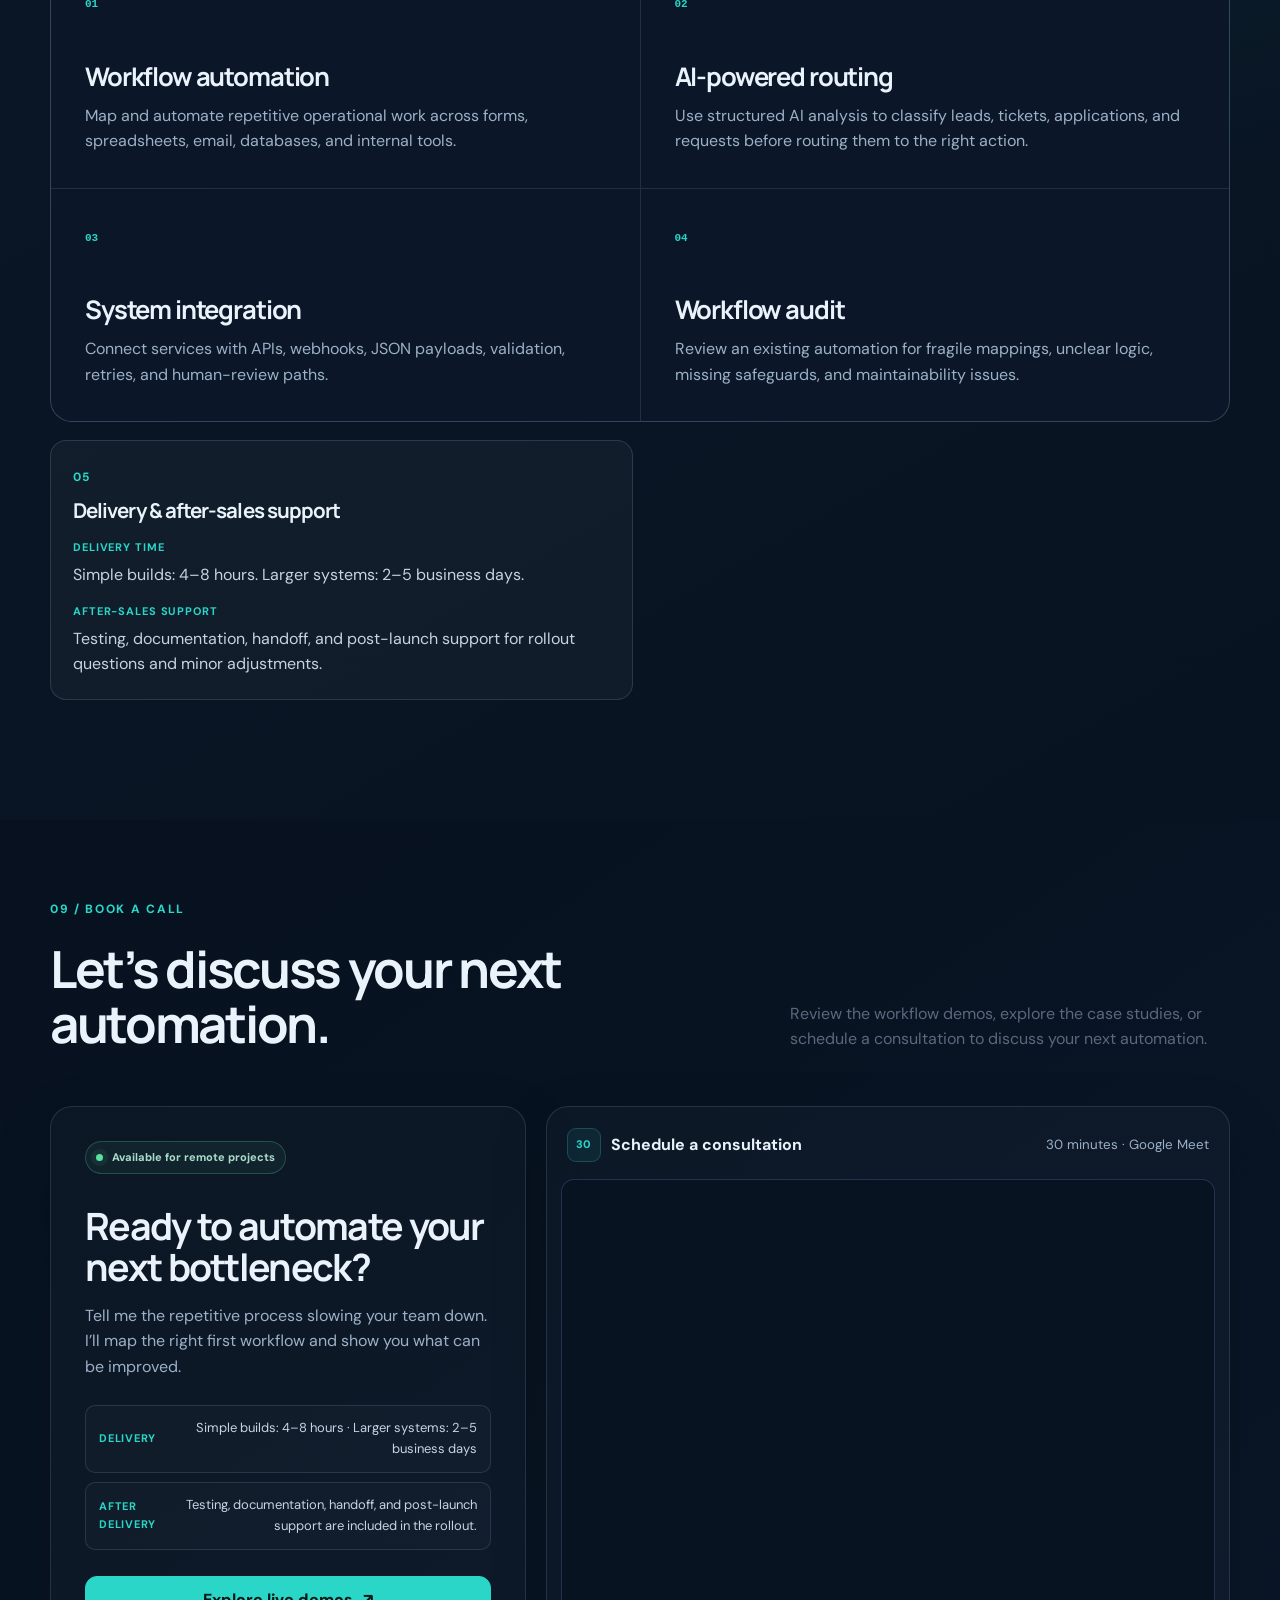
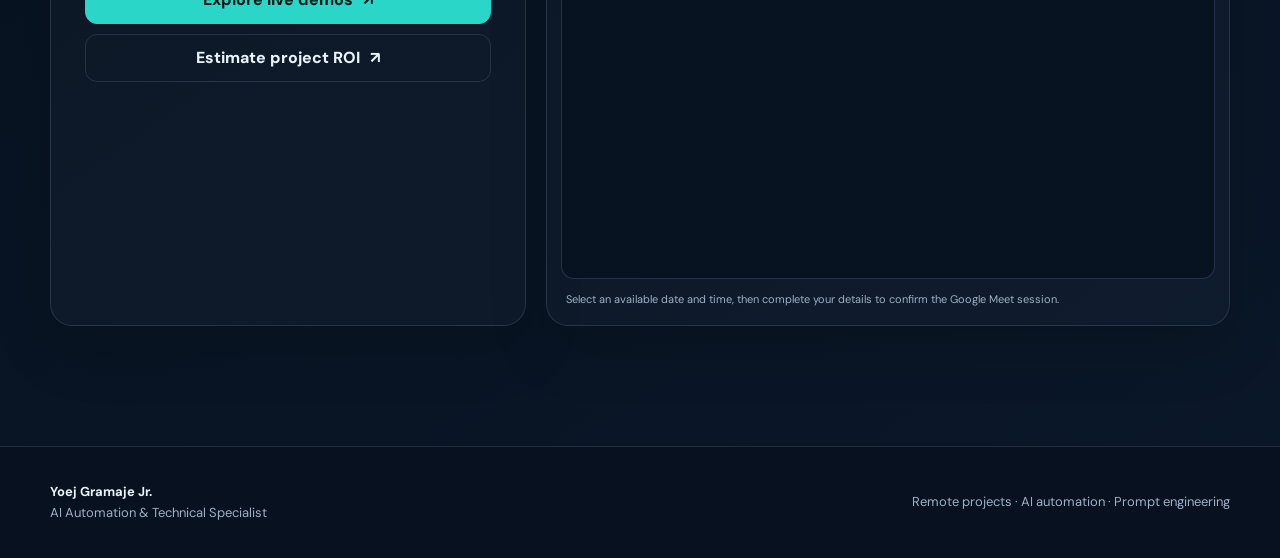
==== commit aa24bdb2: "Add GoHighLevel project with screenshots, two demo videos, and platform filter" ====
--- a/index.html
+++ b/index.html
@@ -3,17 +3,17 @@
   <head>
     <meta charset="UTF-8" />
     <meta name="viewport" content="width=device-width, initial-scale=1.0" />
-    <meta name="description" content="AI automation portfolio of Yoej Gramaje Jr.—verified n8n, Make.com, Zapier, and Claude automation systems." />
+    <meta name="description" content="AI automation portfolio of Yoej Gramaje Jr.—verified n8n, Make.com, Zapier, GoHighLevel, and Claude automation systems." />
     <meta name="theme-color" content="#07111f" />
     <meta property="og:title" content="Yoej Gramaje Jr. — AI Automation Portfolio" />
-    <meta property="og:description" content="Practical AI-powered automations built with n8n, Make.com, and Zapier." />
+    <meta property="og:description" content="Practical AI-powered automations built with n8n, Make.com, Zapier, and GoHighLevel." />
     <meta property="og:type" content="website" />
     <title>Yoej Gramaje Jr. | AI Automation Portfolio</title>
     <link rel="preconnect" href="https://fonts.googleapis.com" />
     <link rel="preconnect" href="https://fonts.gstatic.com" crossorigin />
     <link href="https://fonts.googleapis.com/css2?family=DM+Sans:wght@400;500;600;700&family=Manrope:wght@500;600;700;800&display=swap" rel="stylesheet" />
     <link rel="stylesheet" href="styles.css?v=17" />
-    <script src="script.js?v=18" defer></script>
+    <script src="script.js?v=19" defer></script>
   </head>
   <body>
     <a class="skip-link" href="#main">Skip to content</a>
@@ -46,13 +46,13 @@
             <p class="eyebrow"><span class="status-dot"></span>Yoej Gramaje Jr. · AI Automation Specialist</p>
             <h1>AI systems that cut repetitive work and keep your team moving.</h1>
             <p class="hero-role">From lead routing and support agents to job applications and e-commerce operations.</p>
-            <p class="hero-lead">Built with n8n, Make.com, Zapier, Groq, Supabase, APIs, and human approval where it matters.</p>
+            <p class="hero-lead">Built with n8n, Make.com, Zapier, GoHighLevel, Groq, Supabase, APIs, and human approval where it matters.</p>
             <div class="hero-actions">
               <a class="button" href="#featured">Explore featured work <span aria-hidden="true">↗</span></a>
               <a class="button button-ghost" href="#contact">Book a consultation</a>
             </div>
             <div class="hero-proof" aria-label="Portfolio highlights">
-              <span><strong>10</strong> completed automation builds</span>
+              <span><strong>11</strong> completed automation builds</span>
               <span><strong>Live</strong> interactive demos</span>
               <span><strong>Tested</strong> APIs, webhooks &amp; approval paths</span>
             </div>
@@ -75,7 +75,7 @@
             <p>Real workflows with screenshots, architecture, safeguards, and interactive demos—not placeholder concepts.</p>
           </div>
           <div class="featured-projects-grid" id="featured-projects-grid"></div>
-          <div class="featured-all-link"><a class="button button-ghost" href="#projects">View all 10 completed projects <span aria-hidden="true">↓</span></a></div>
+          <div class="featured-all-link"><a class="button button-ghost" href="#projects">View all 11 completed projects <span aria-hidden="true">↓</span></a></div>
         </div>
       </section>
 
@@ -265,10 +265,11 @@
             <p>Filter by platform, inspect the architecture, then open the real workflow screenshots and demos.</p>
           </div>
           <div class="filter-bar" role="group" aria-label="Filter projects by platform">
-            <button class="filter-button active" type="button" data-filter="all" aria-pressed="true">All <span>10</span></button>
+            <button class="filter-button active" type="button" data-filter="all" aria-pressed="true">All <span>11</span></button>
             <button class="filter-button" type="button" data-filter="n8n" aria-pressed="false">n8n <span>06</span></button>
             <button class="filter-button" type="button" data-filter="make" aria-pressed="false">Make.com <span>02</span></button>
             <button class="filter-button" type="button" data-filter="zapier" aria-pressed="false">Zapier <span>02</span></button>
+            <button class="filter-button" type="button" data-filter="ghl" aria-pressed="false">GoHighLevel <span>01</span></button>
           </div>
           <div class="projects-grid" id="projects-grid"></div>
         </div>
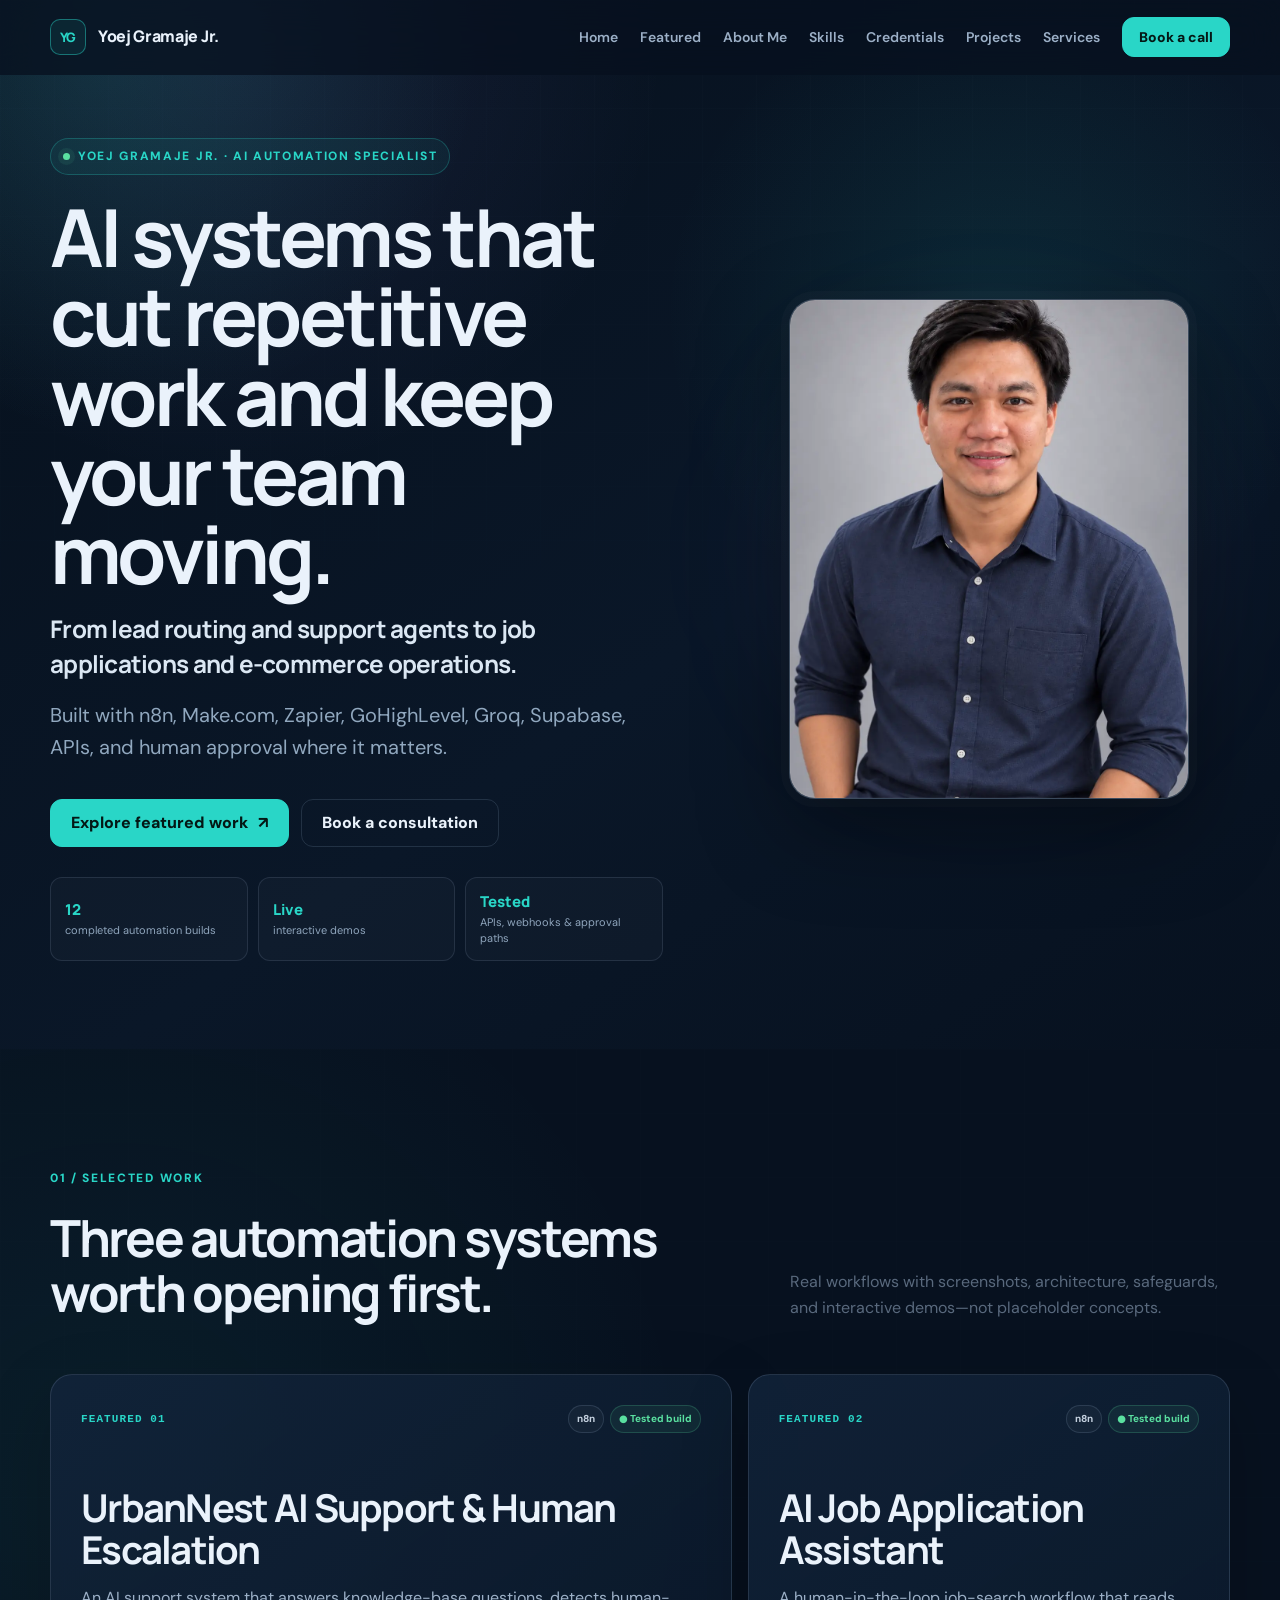
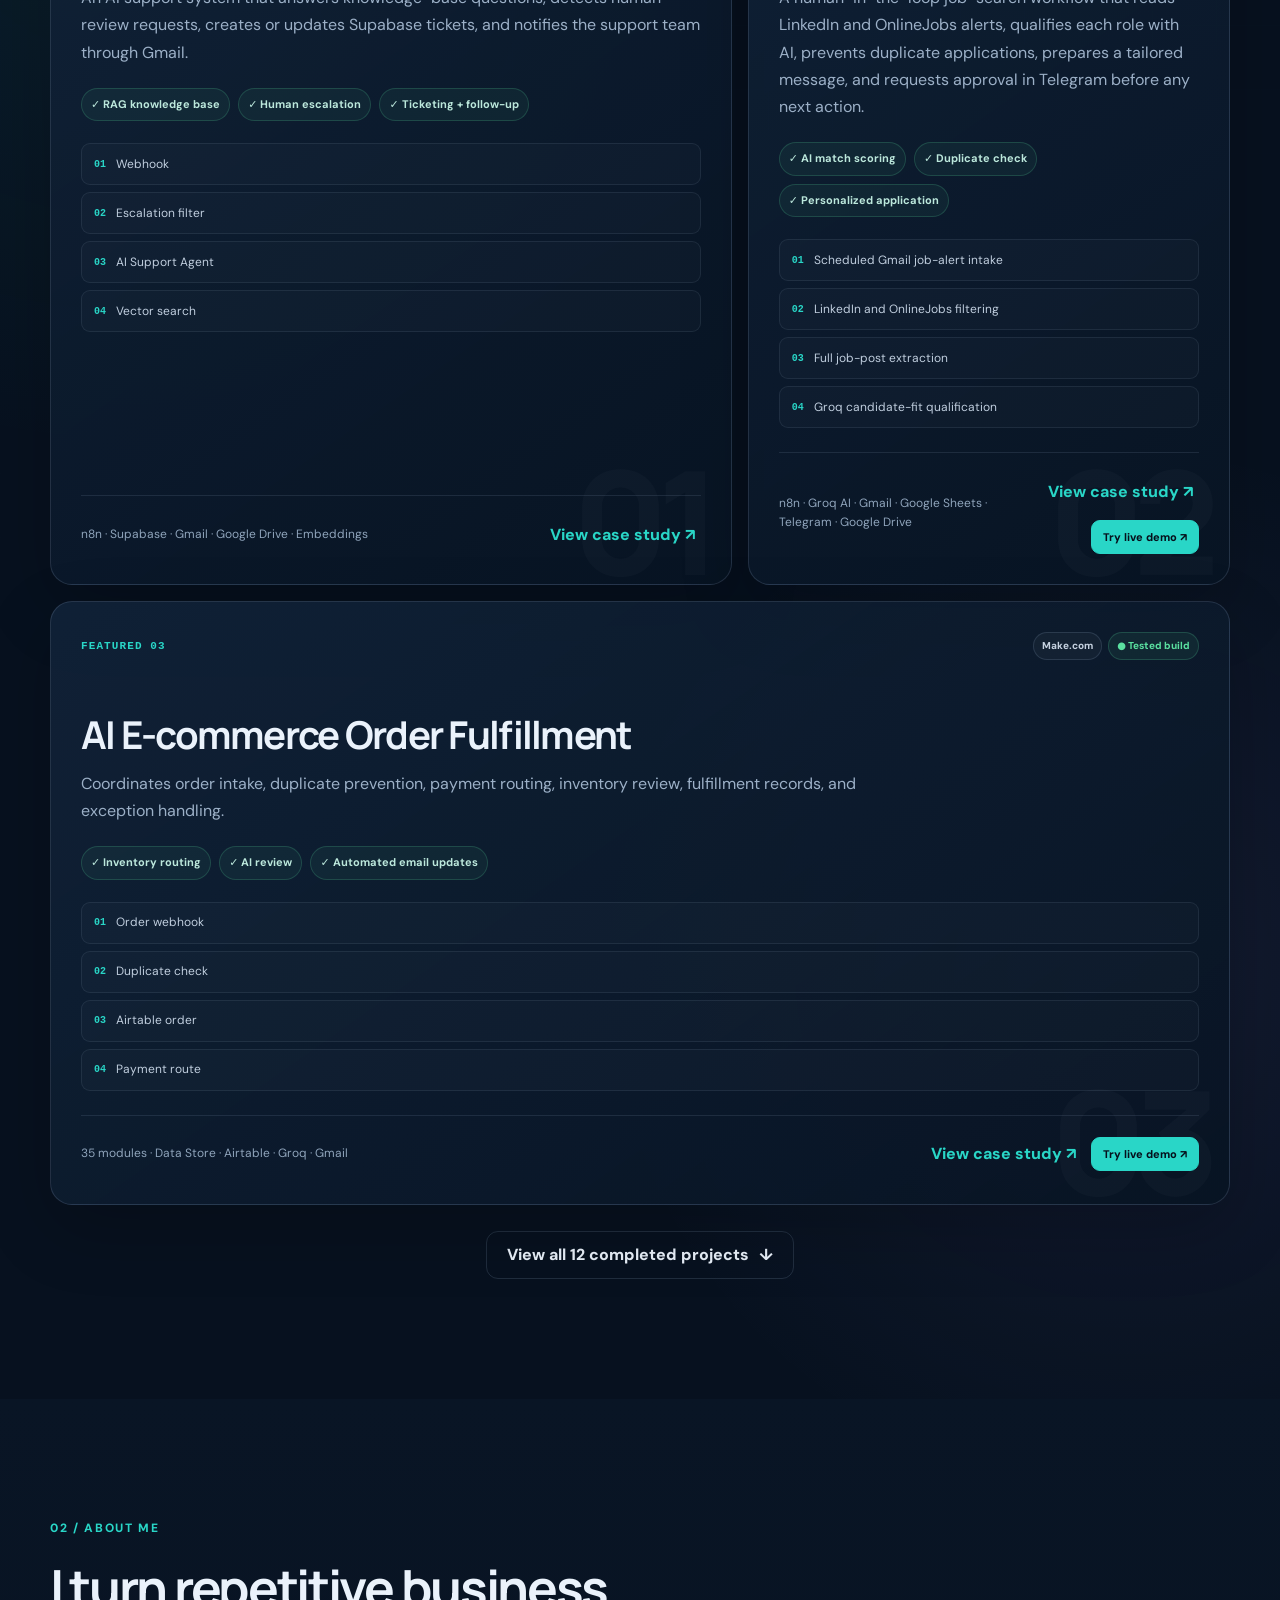
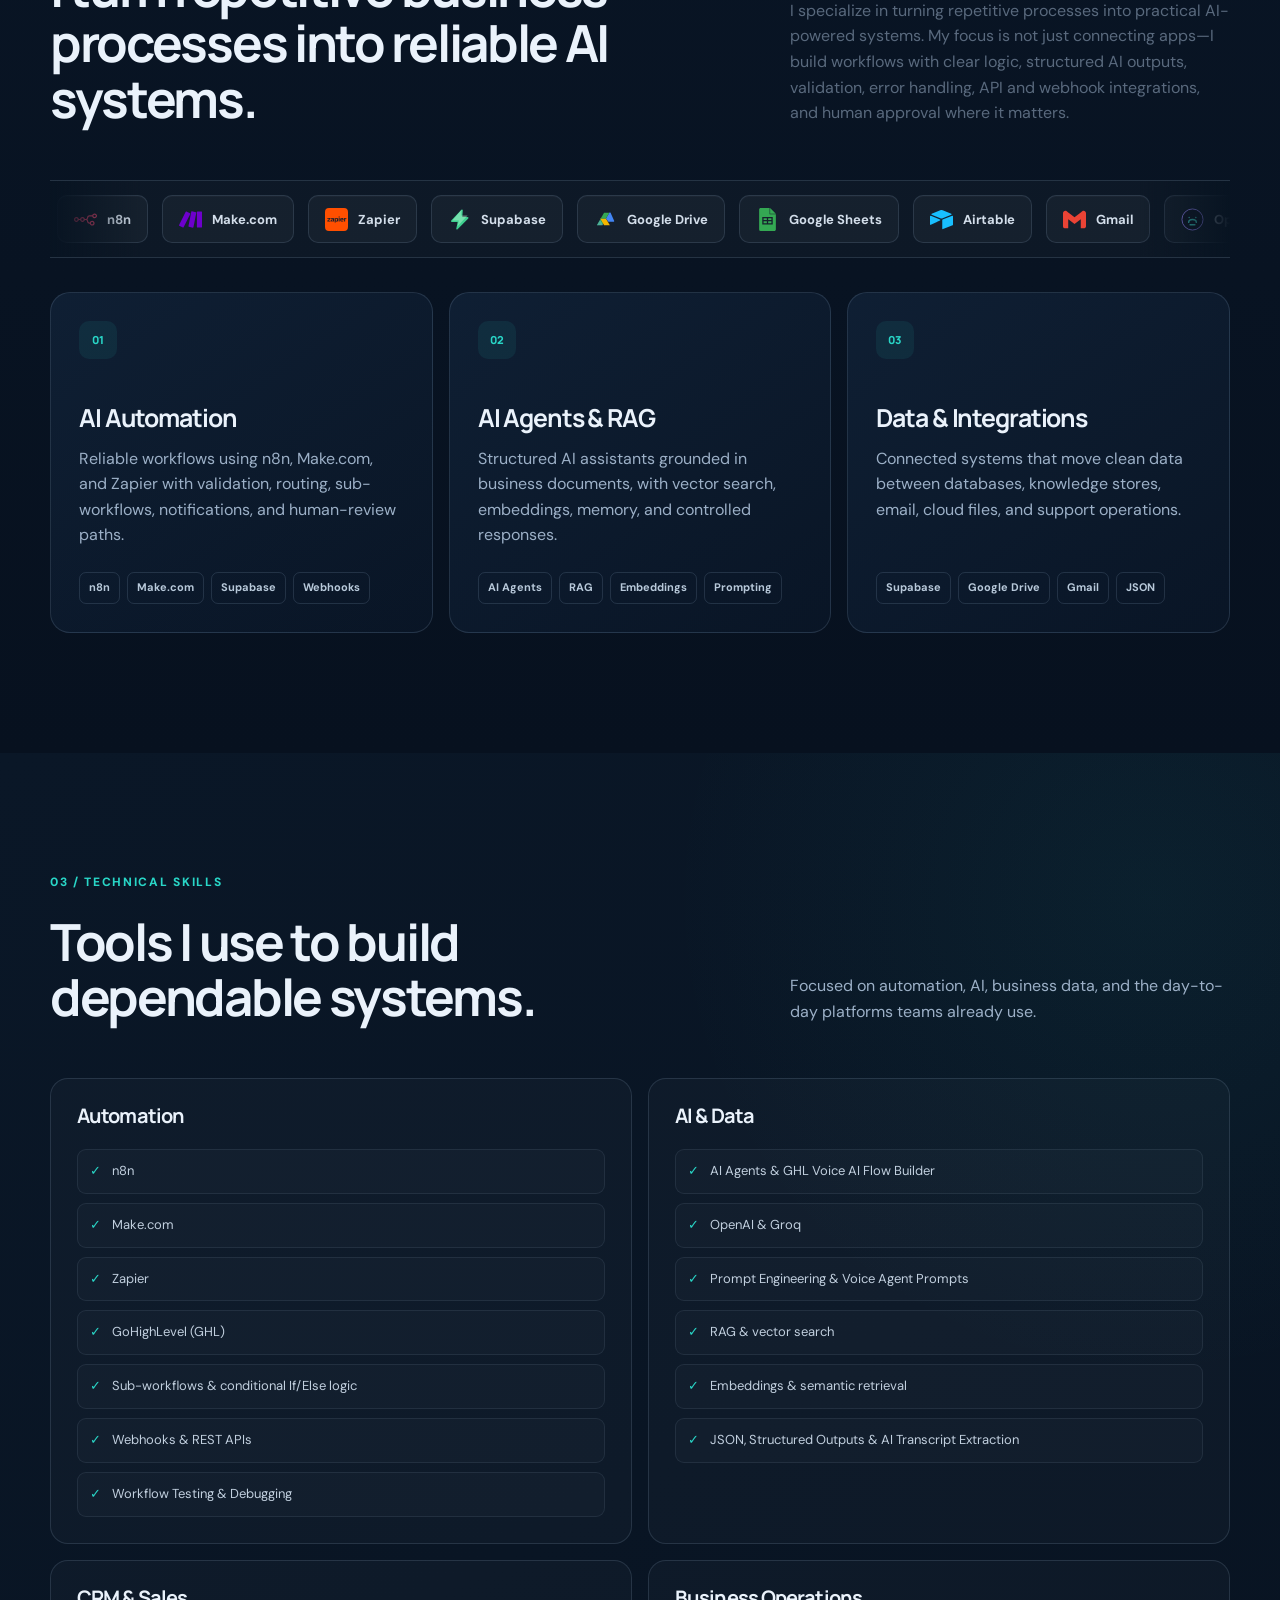
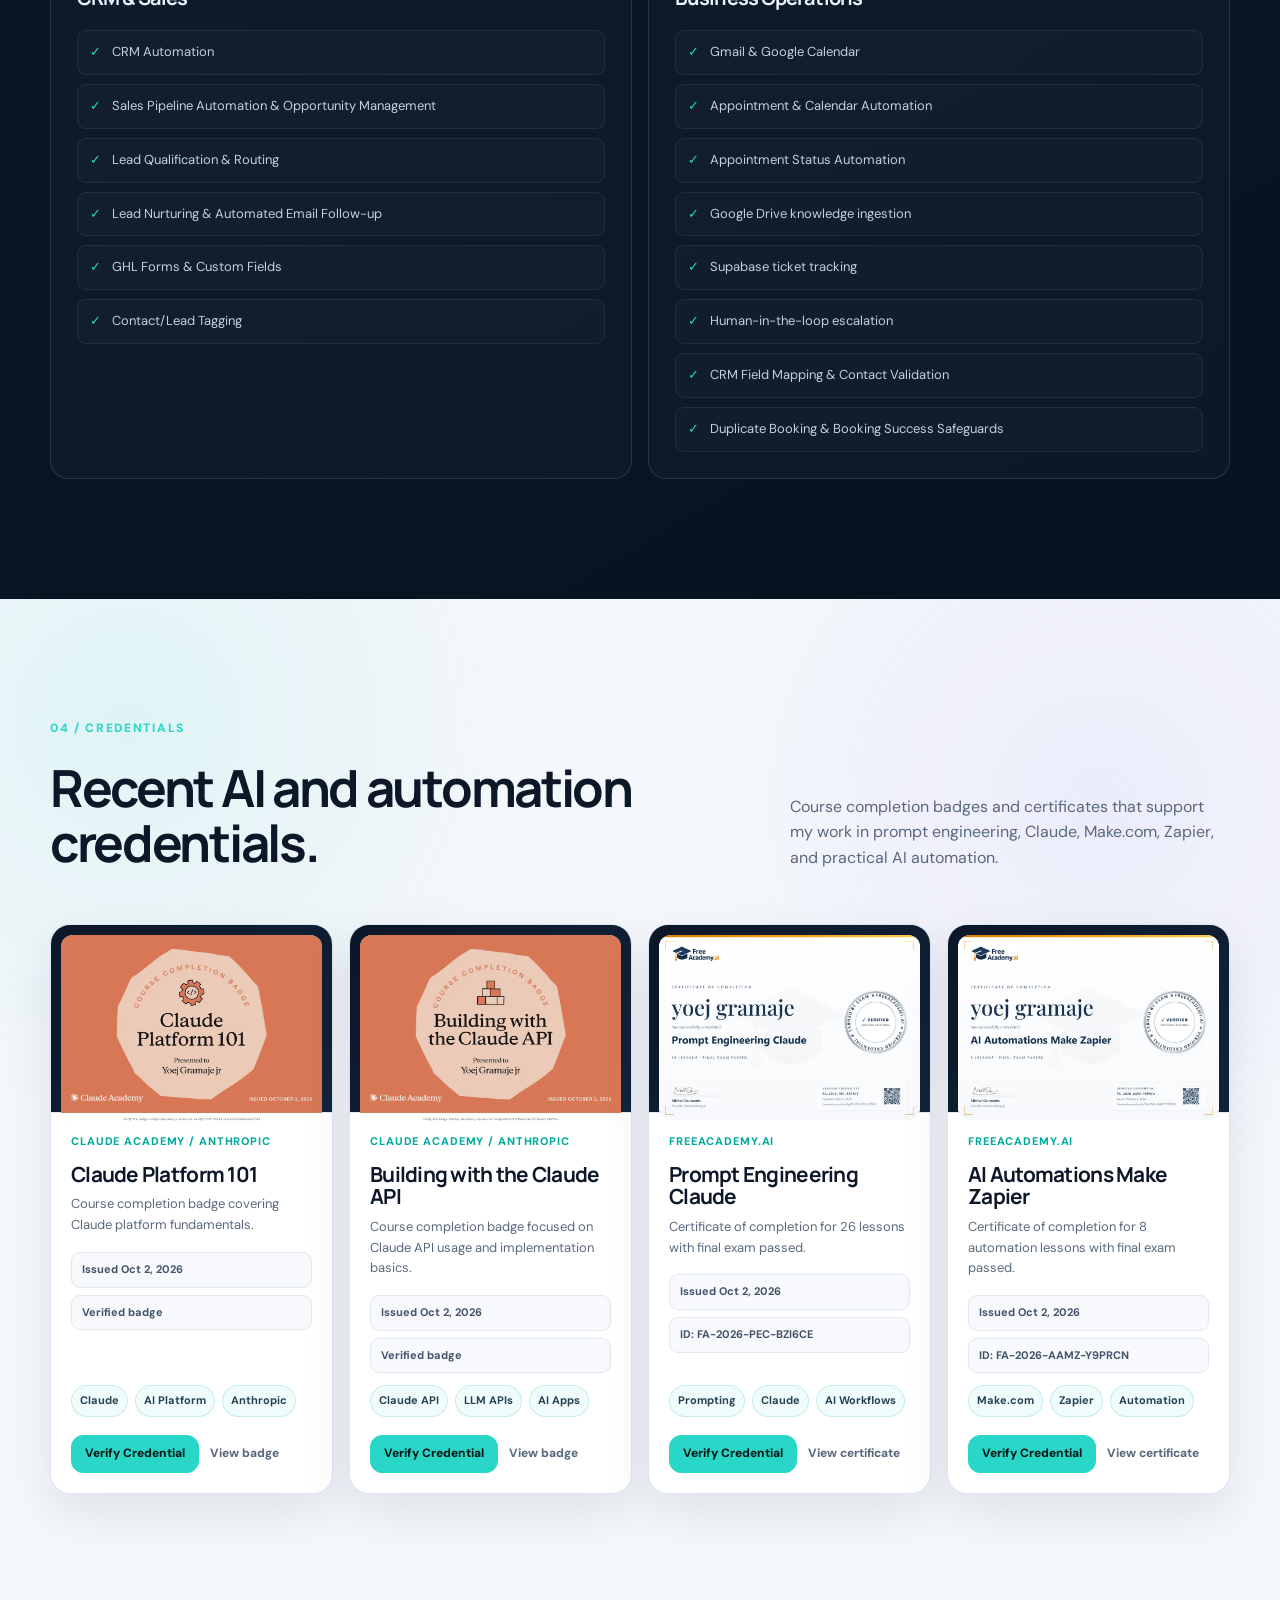
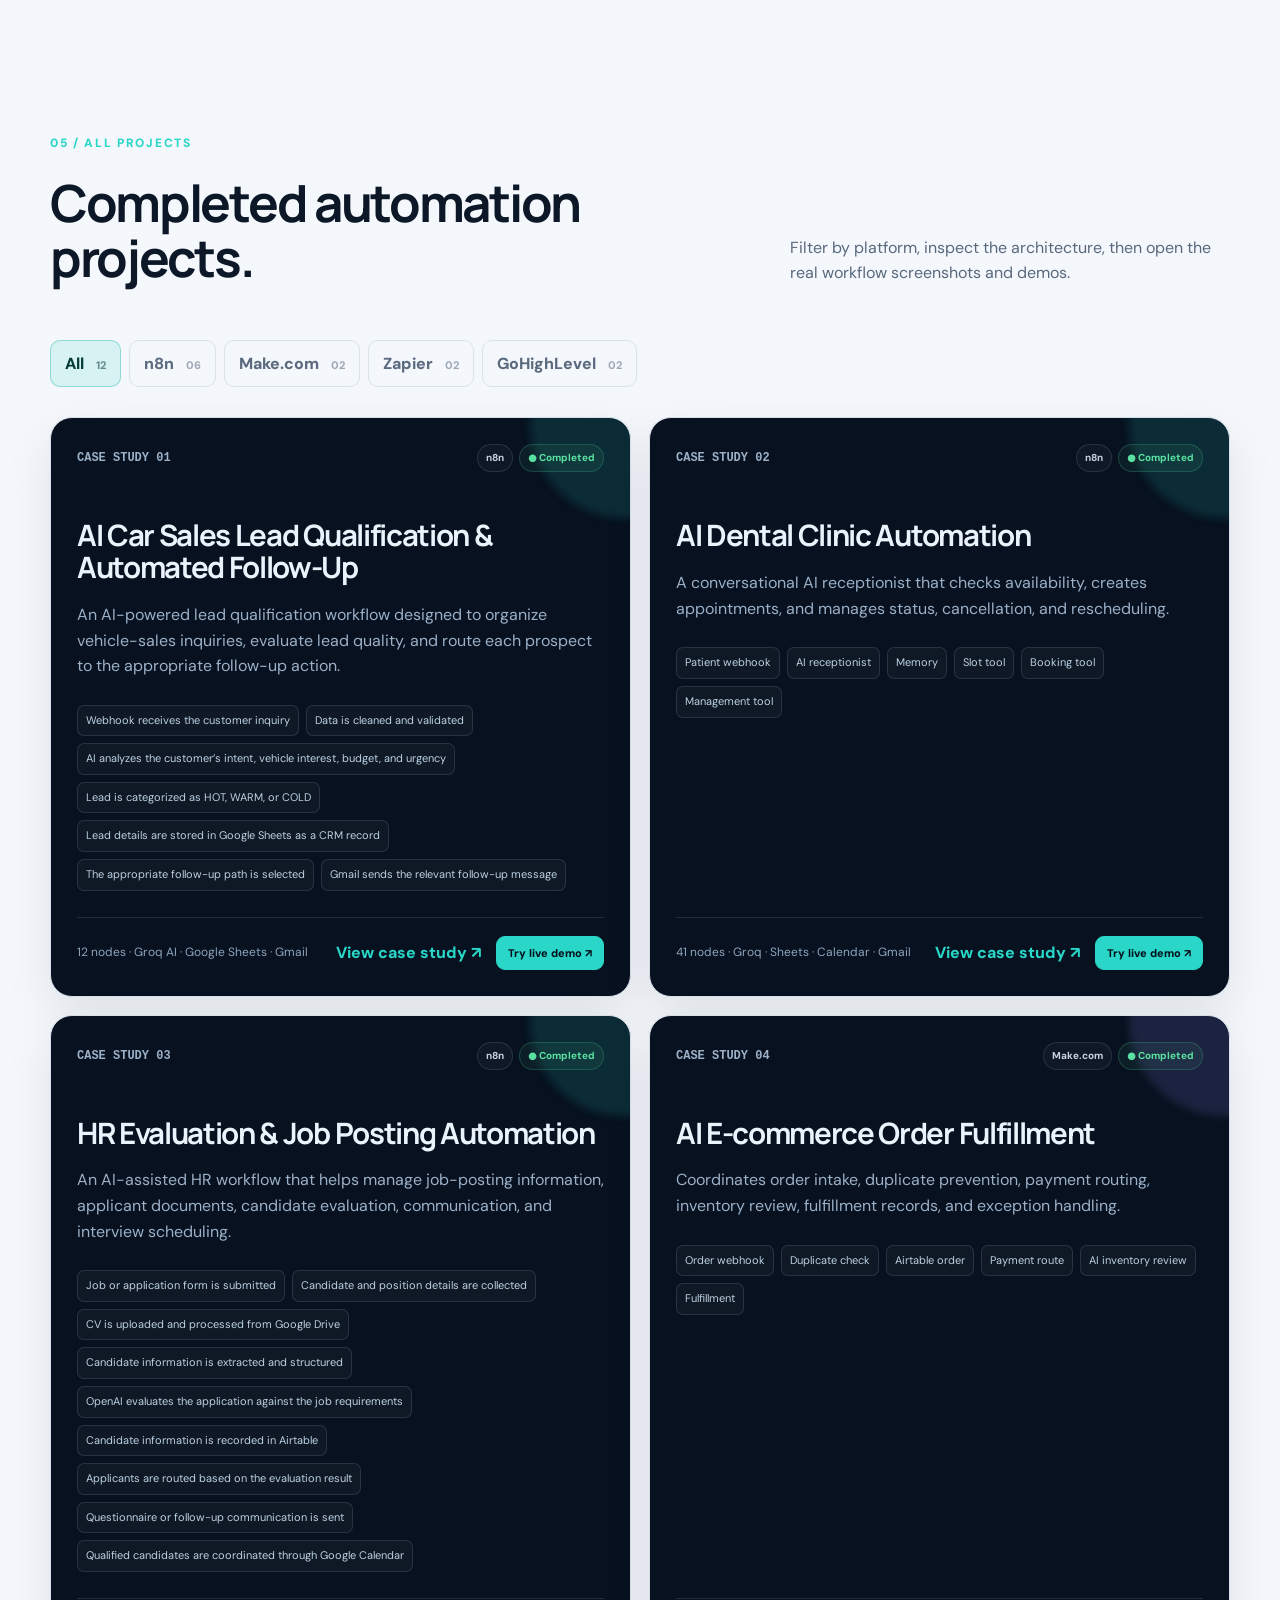
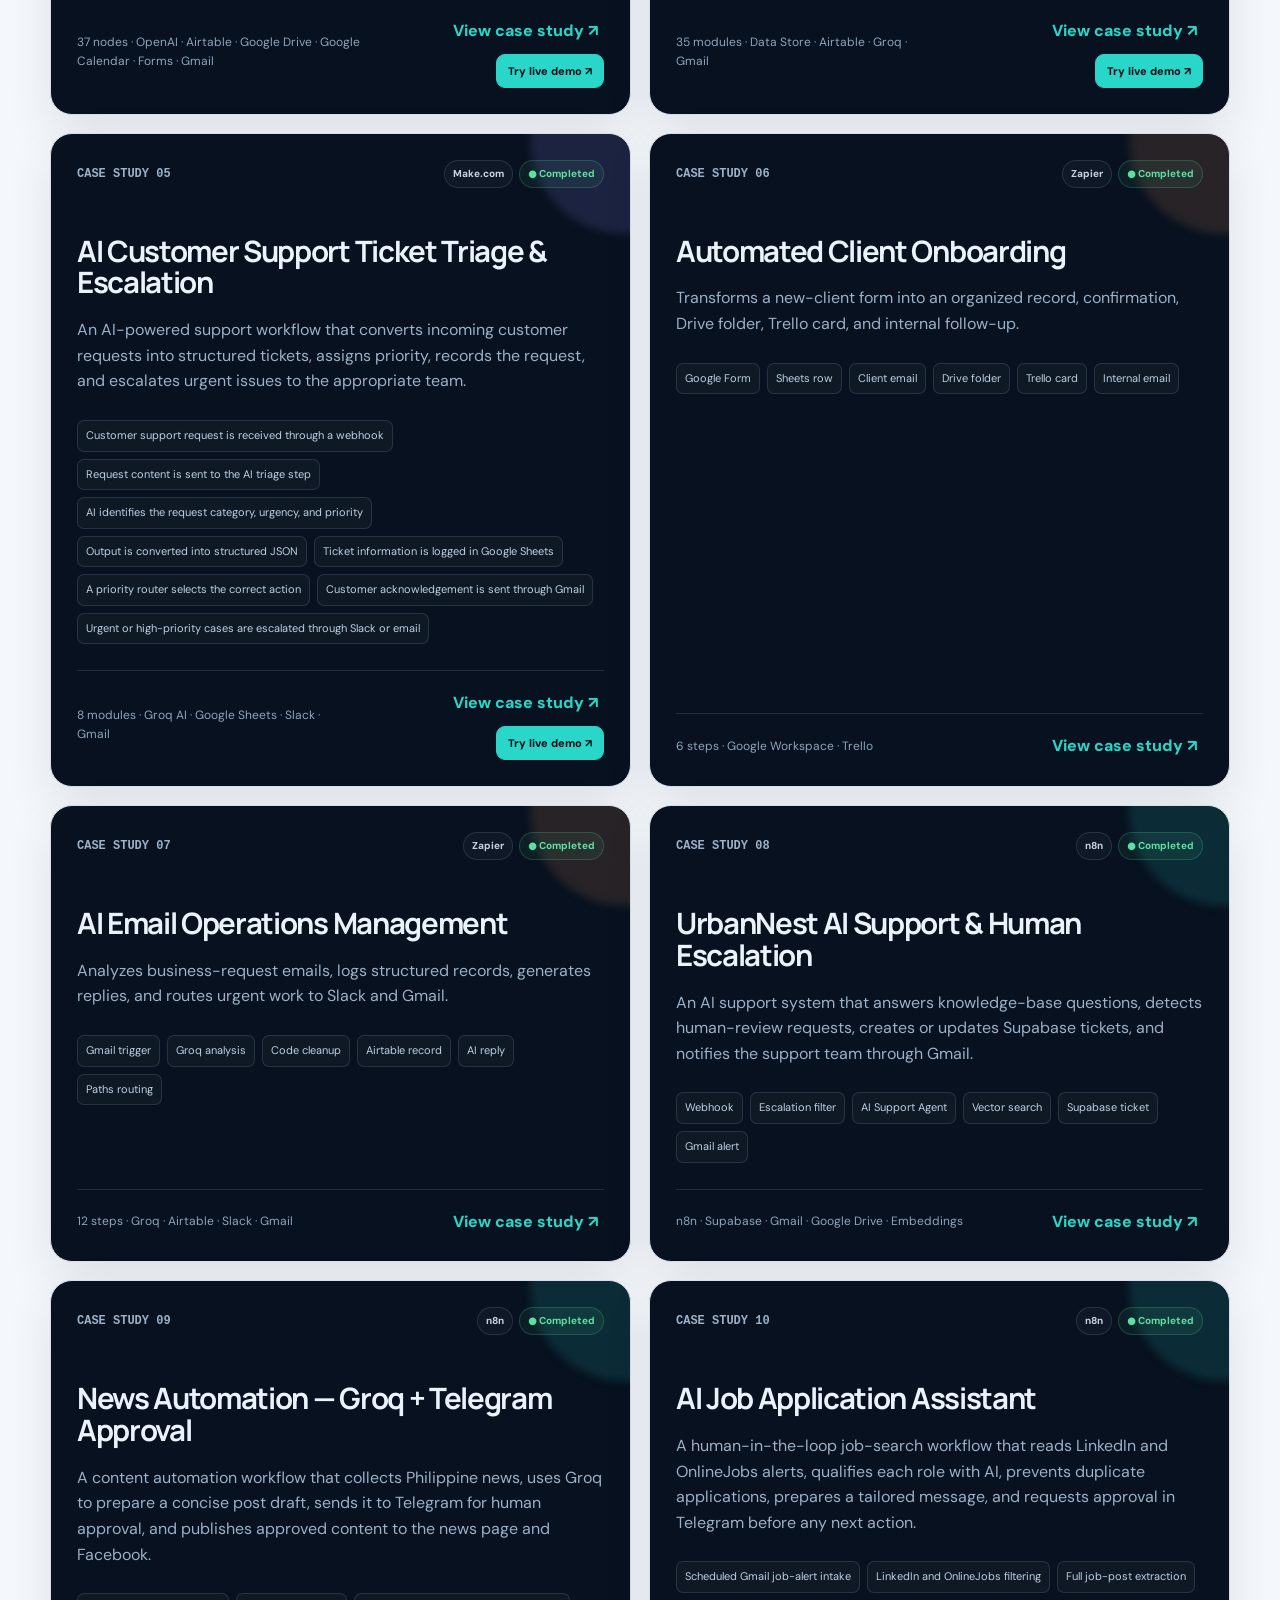
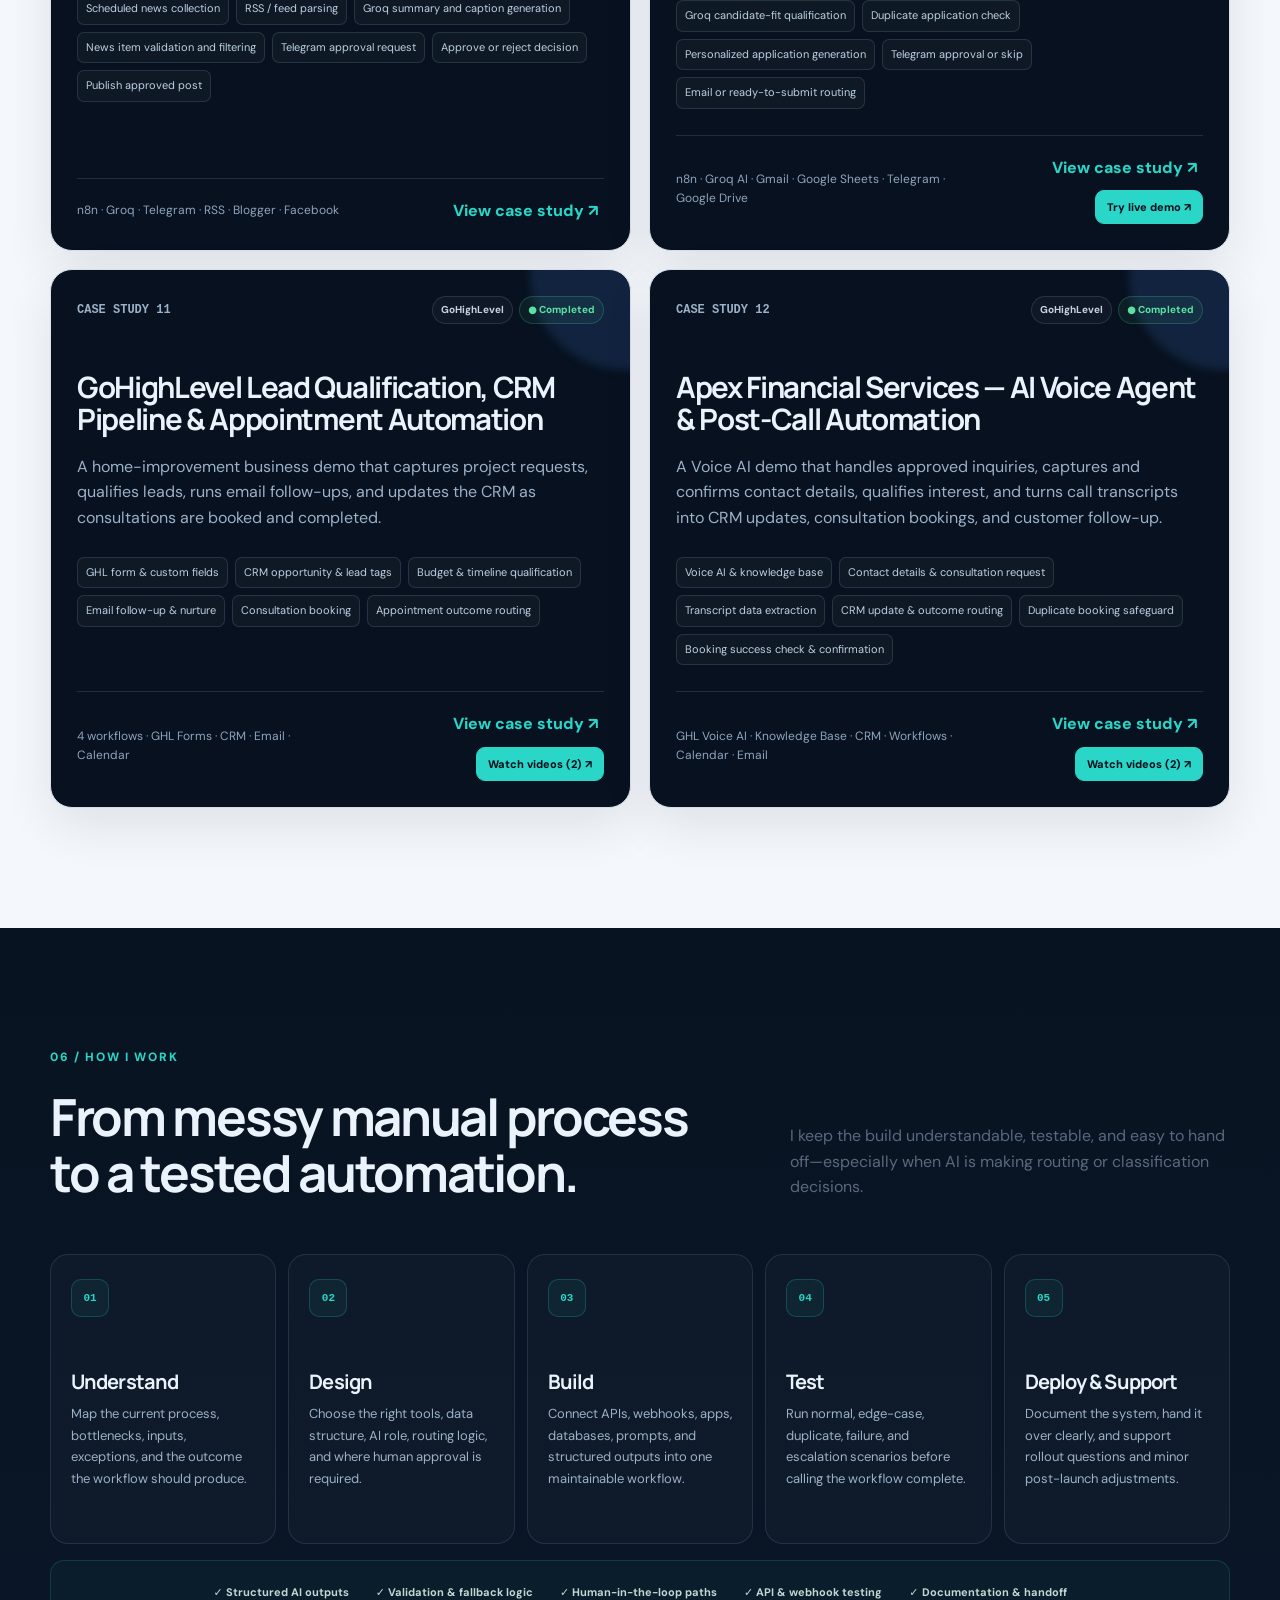
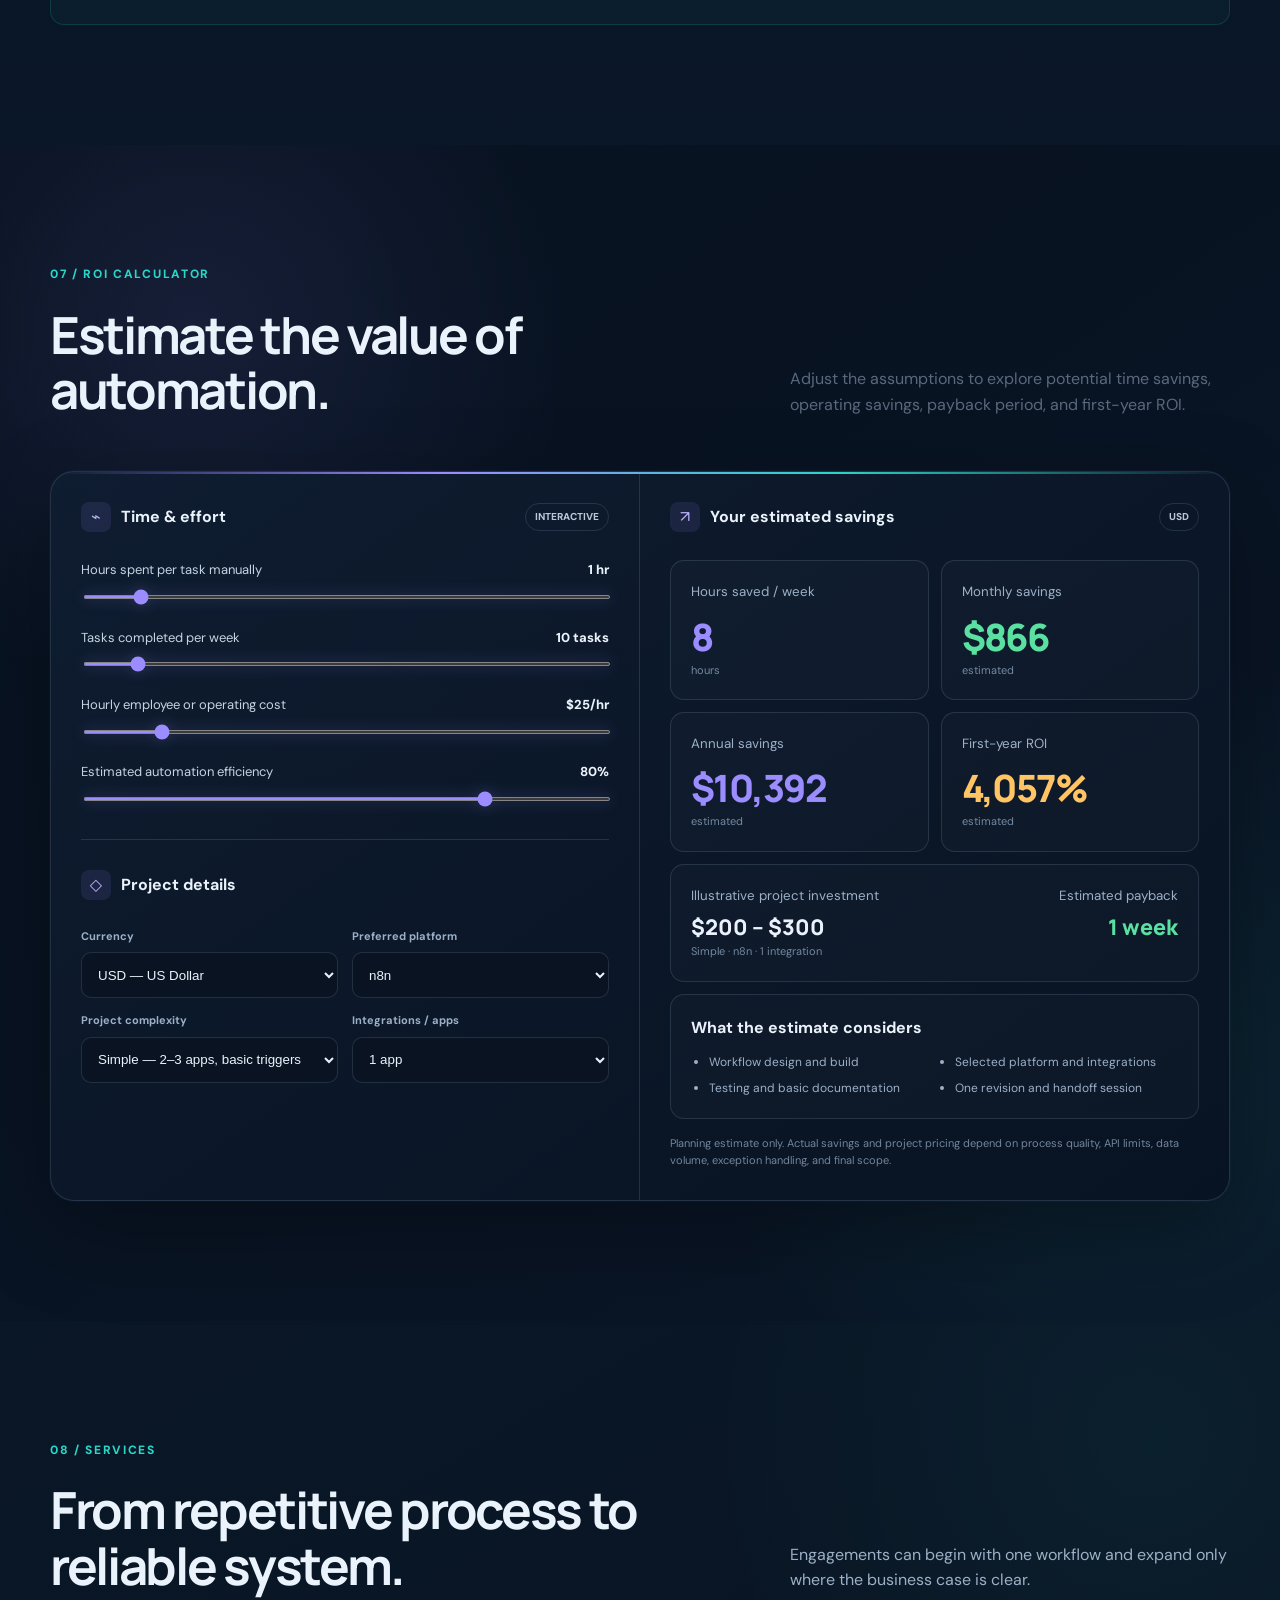
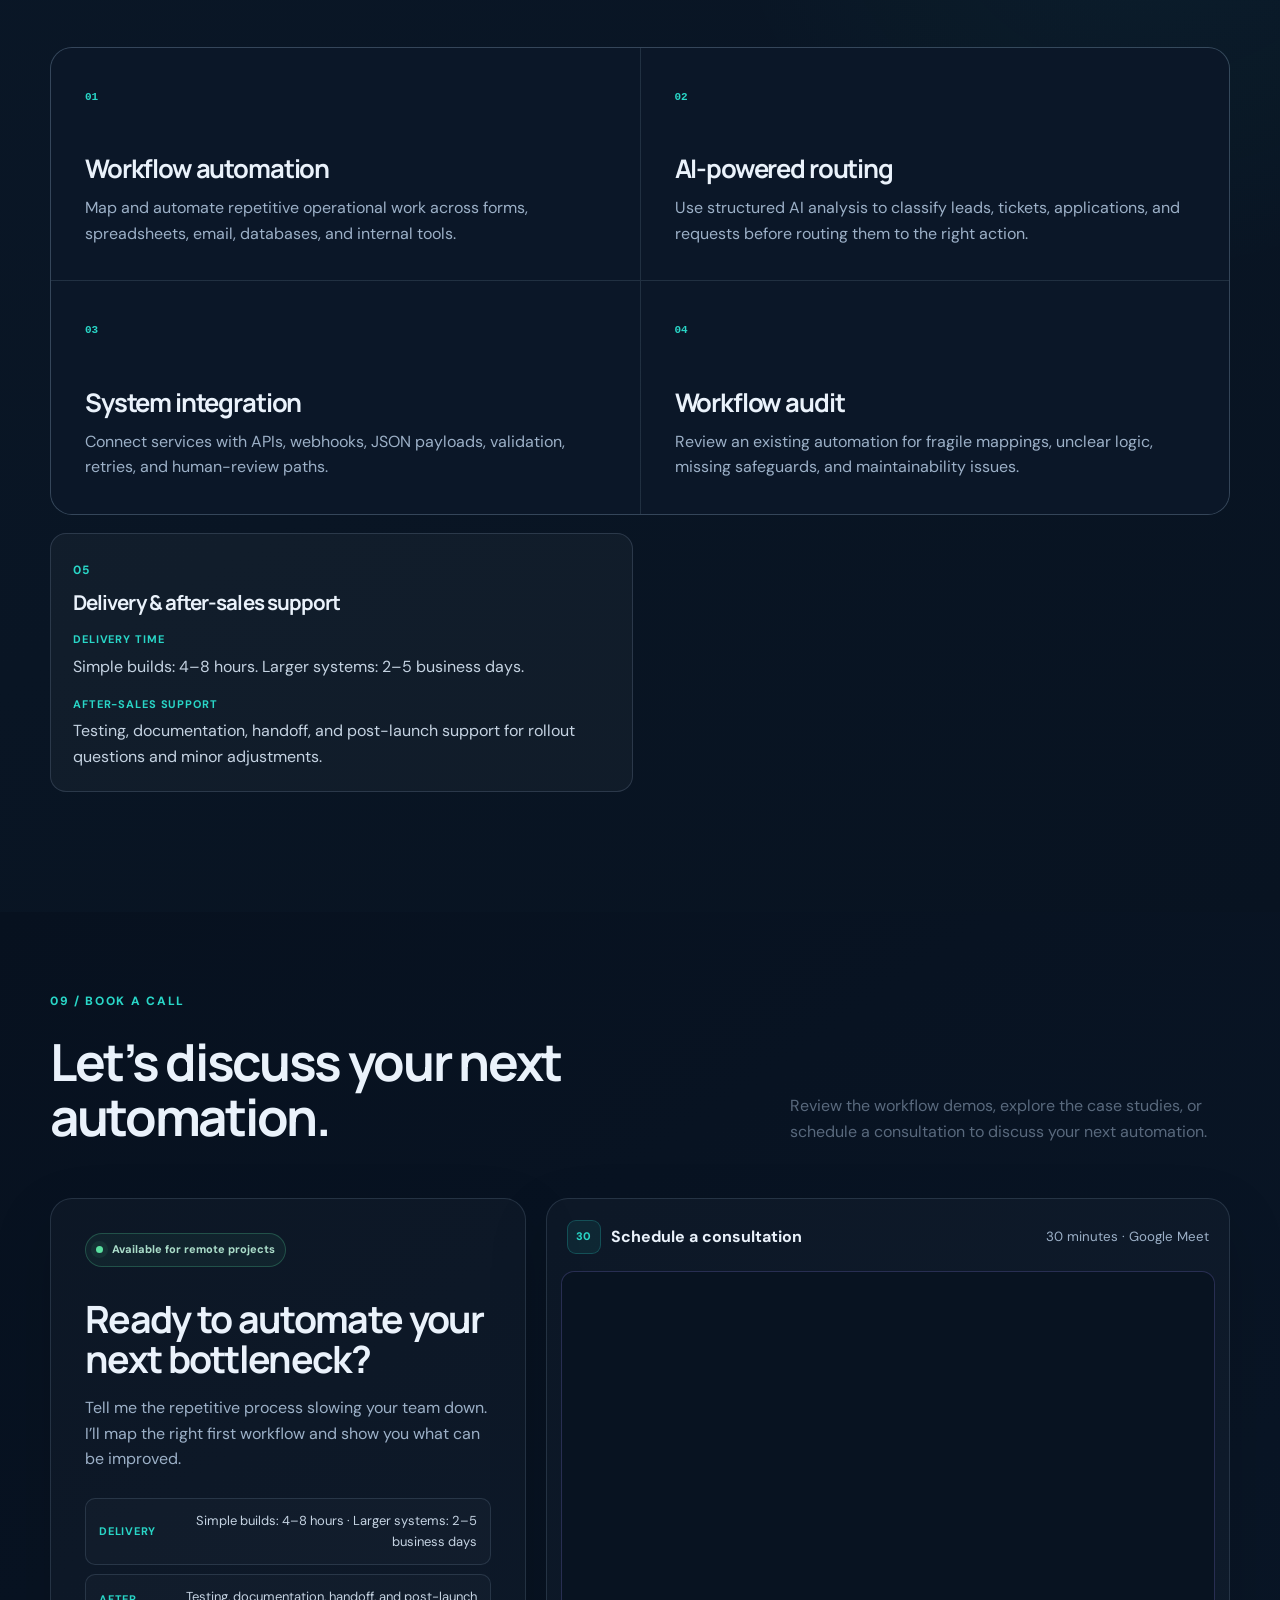
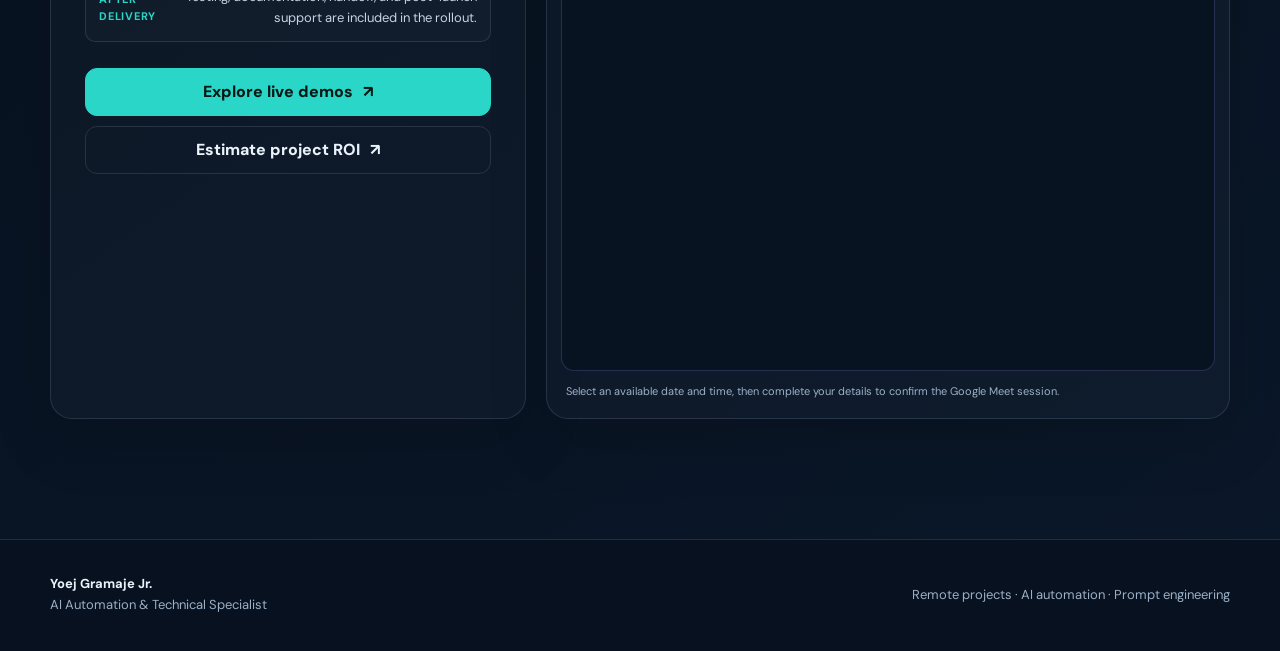
==== commit 5df5b3bd: "Add Apex Voice AI case study, private-safe demos, and new GHL skills" ====
--- a/index.html
+++ b/index.html
@@ -13,7 +13,7 @@
     <link rel="preconnect" href="https://fonts.gstatic.com" crossorigin />
     <link href="https://fonts.googleapis.com/css2?family=DM+Sans:wght@400;500;600;700&family=Manrope:wght@500;600;700;800&display=swap" rel="stylesheet" />
     <link rel="stylesheet" href="styles.css?v=17" />
-    <script src="script.js?v=19" defer></script>
+    <script src="script.js?v=20" defer></script>
   </head>
   <body>
     <a class="skip-link" href="#main">Skip to content</a>
@@ -52,7 +52,7 @@
               <a class="button button-ghost" href="#contact">Book a consultation</a>
             </div>
             <div class="hero-proof" aria-label="Portfolio highlights">
-              <span><strong>11</strong> completed automation builds</span>
+              <span><strong>12</strong> completed automation builds</span>
               <span><strong>Live</strong> interactive demos</span>
               <span><strong>Tested</strong> APIs, webhooks &amp; approval paths</span>
             </div>
@@ -75,7 +75,7 @@
             <p>Real workflows with screenshots, architecture, safeguards, and interactive demos—not placeholder concepts.</p>
           </div>
           <div class="featured-projects-grid" id="featured-projects-grid"></div>
-          <div class="featured-all-link"><a class="button button-ghost" href="#projects">View all 11 completed projects <span aria-hidden="true">↓</span></a></div>
+          <div class="featured-all-link"><a class="button button-ghost" href="#projects">View all 12 completed projects <span aria-hidden="true">↓</span></a></div>
         </div>
       </section>
 
@@ -145,12 +145,12 @@
             <article class="technical-card reveal">
               <h3>AI &amp; Data</h3>
               <ul>
-                <li>AI Agents</li>
+                <li>AI Agents &amp; GHL Voice AI Flow Builder</li>
                 <li>OpenAI &amp; Groq</li>
-                <li>Prompt Engineering</li>
+                <li>Prompt Engineering &amp; Voice Agent Prompts</li>
                 <li>RAG &amp; vector search</li>
                 <li>Embeddings &amp; semantic retrieval</li>
-                <li>JSON &amp; Structured Outputs</li>
+                <li>JSON, Structured Outputs &amp; AI Transcript Extraction</li>
               </ul>
             </article>
             <article class="technical-card reveal">
@@ -173,7 +173,8 @@
                 <li>Google Drive knowledge ingestion</li>
                 <li>Supabase ticket tracking</li>
                 <li>Human-in-the-loop escalation</li>
-                <li>CRM Logic &amp; Data Validation</li>
+                <li>CRM Field Mapping &amp; Contact Validation</li>
+                <li>Duplicate Booking &amp; Booking Success Safeguards</li>
               </ul>
             </article>
           </div>
@@ -265,11 +266,11 @@
             <p>Filter by platform, inspect the architecture, then open the real workflow screenshots and demos.</p>
           </div>
           <div class="filter-bar" role="group" aria-label="Filter projects by platform">
-            <button class="filter-button active" type="button" data-filter="all" aria-pressed="true">All <span>11</span></button>
+            <button class="filter-button active" type="button" data-filter="all" aria-pressed="true">All <span>12</span></button>
             <button class="filter-button" type="button" data-filter="n8n" aria-pressed="false">n8n <span>06</span></button>
             <button class="filter-button" type="button" data-filter="make" aria-pressed="false">Make.com <span>02</span></button>
             <button class="filter-button" type="button" data-filter="zapier" aria-pressed="false">Zapier <span>02</span></button>
-            <button class="filter-button" type="button" data-filter="ghl" aria-pressed="false">GoHighLevel <span>01</span></button>
+            <button class="filter-button" type="button" data-filter="ghl" aria-pressed="false">GoHighLevel <span>02</span></button>
           </div>
           <div class="projects-grid" id="projects-grid"></div>
         </div>
